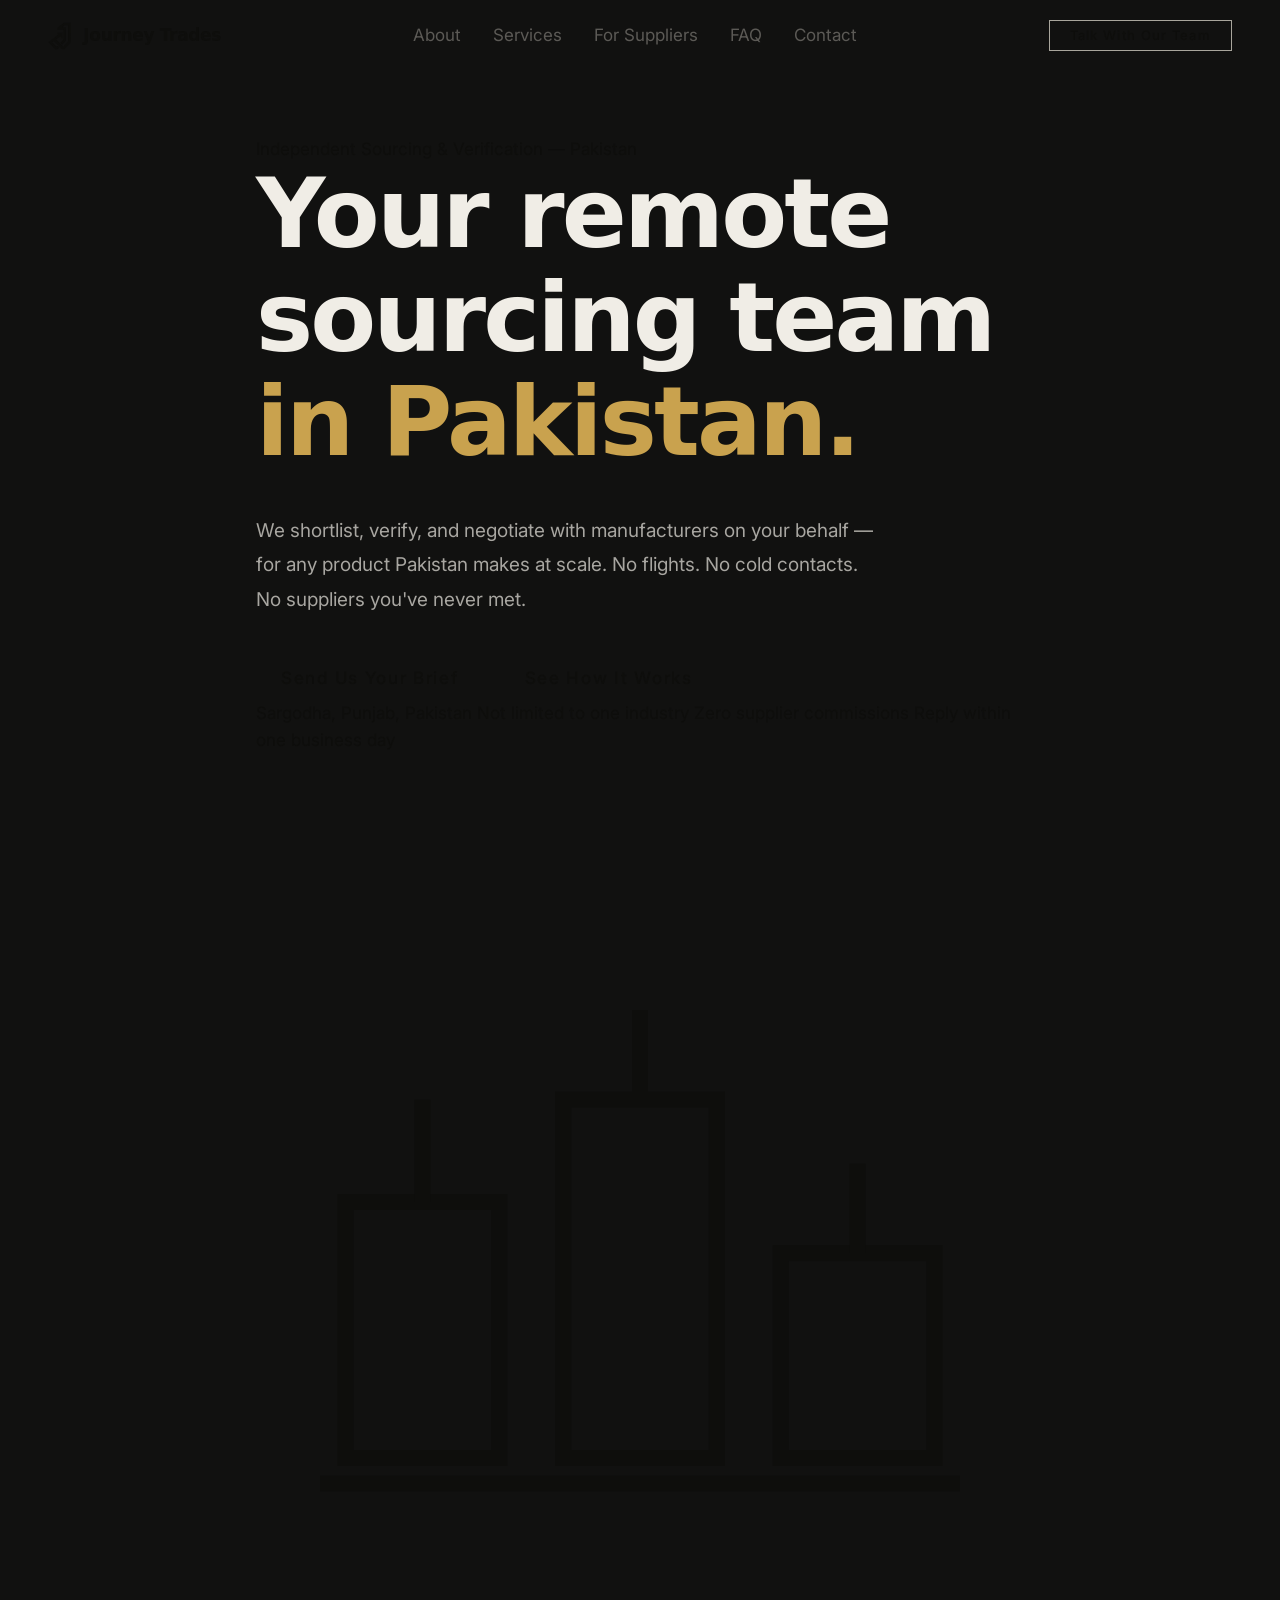
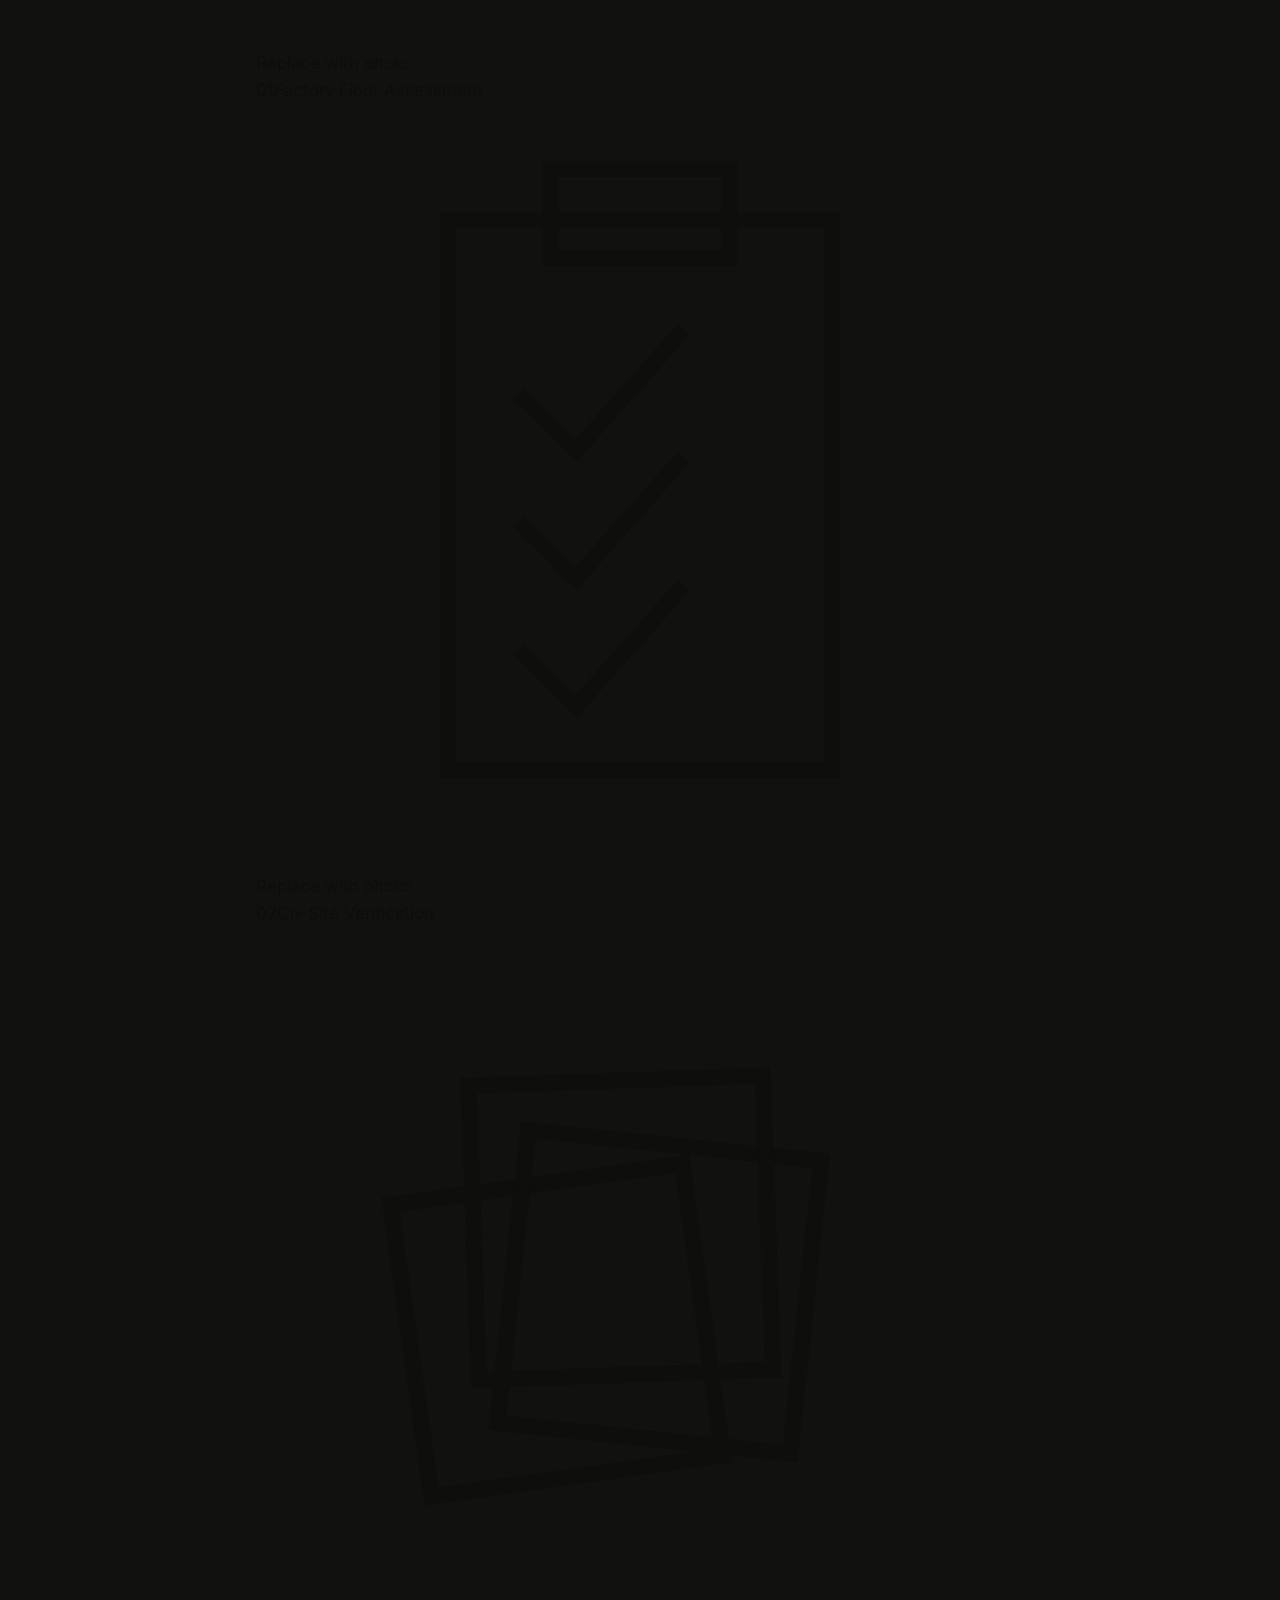
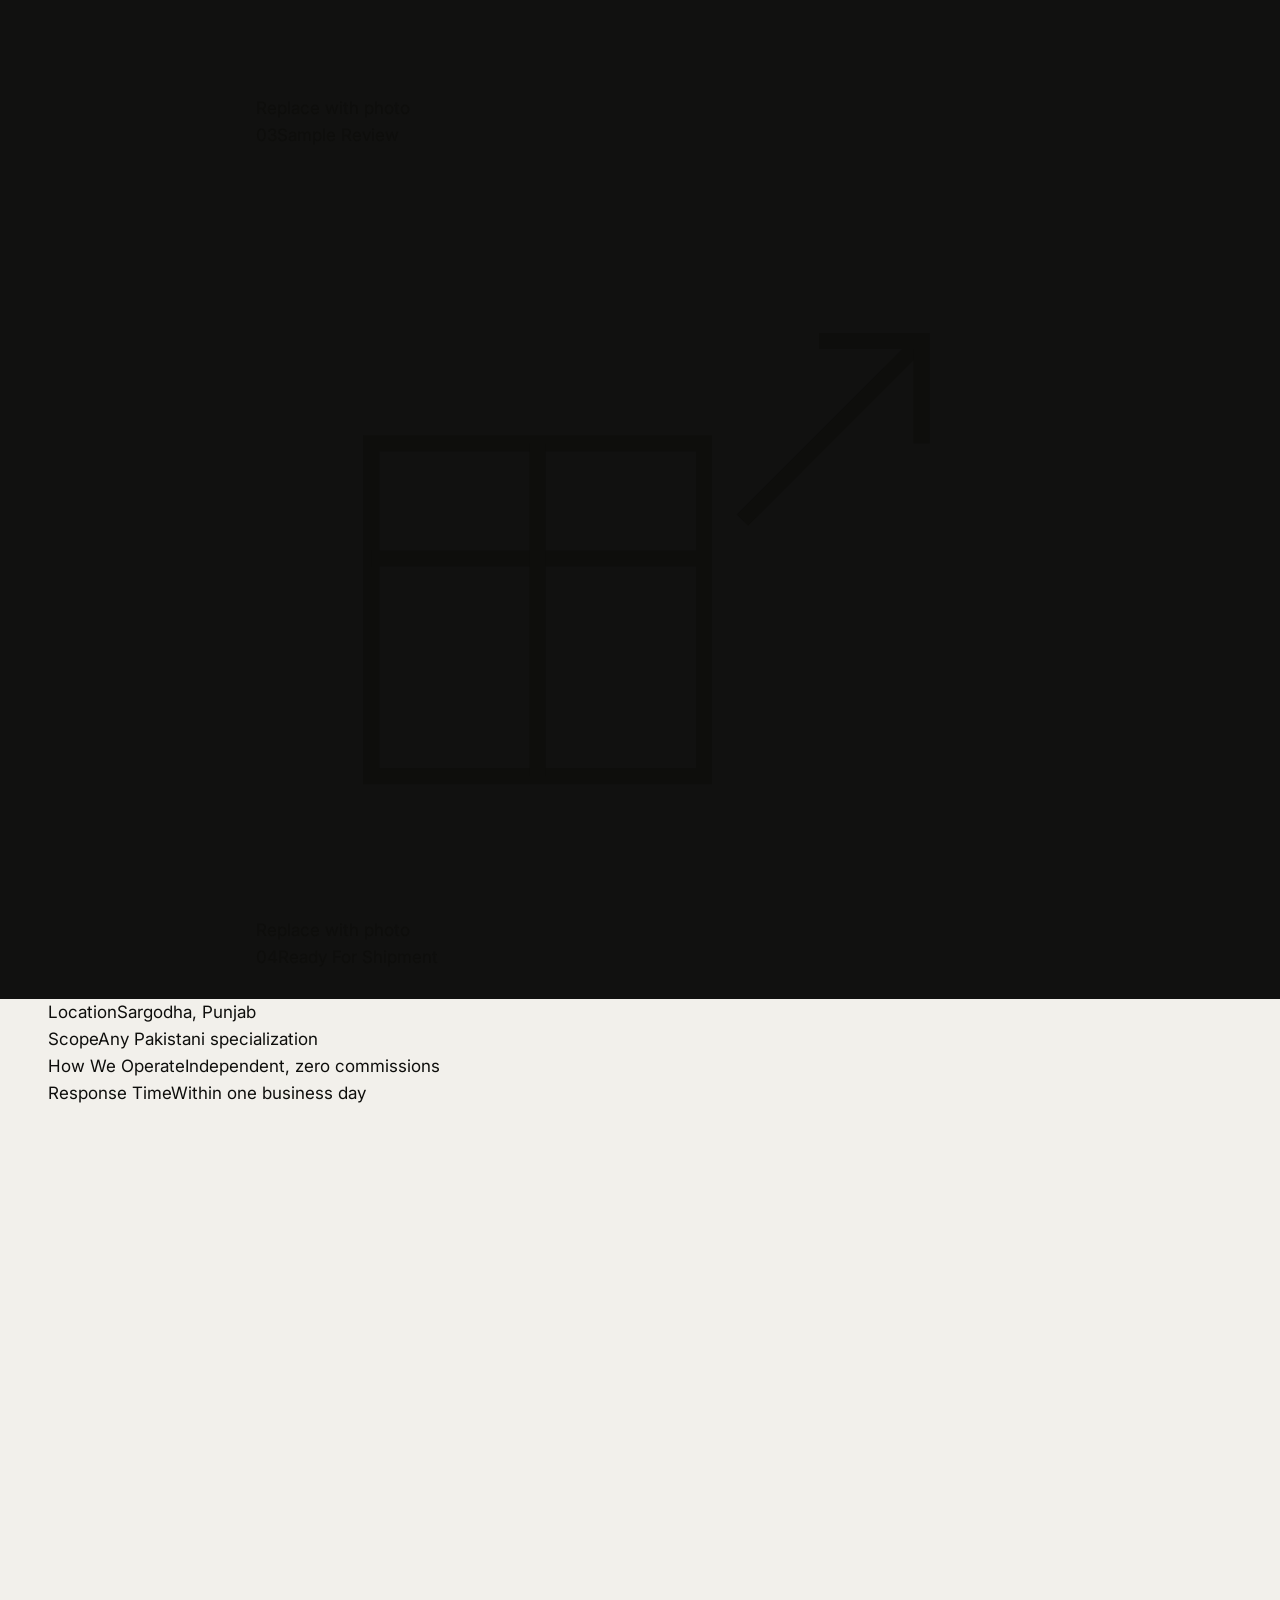
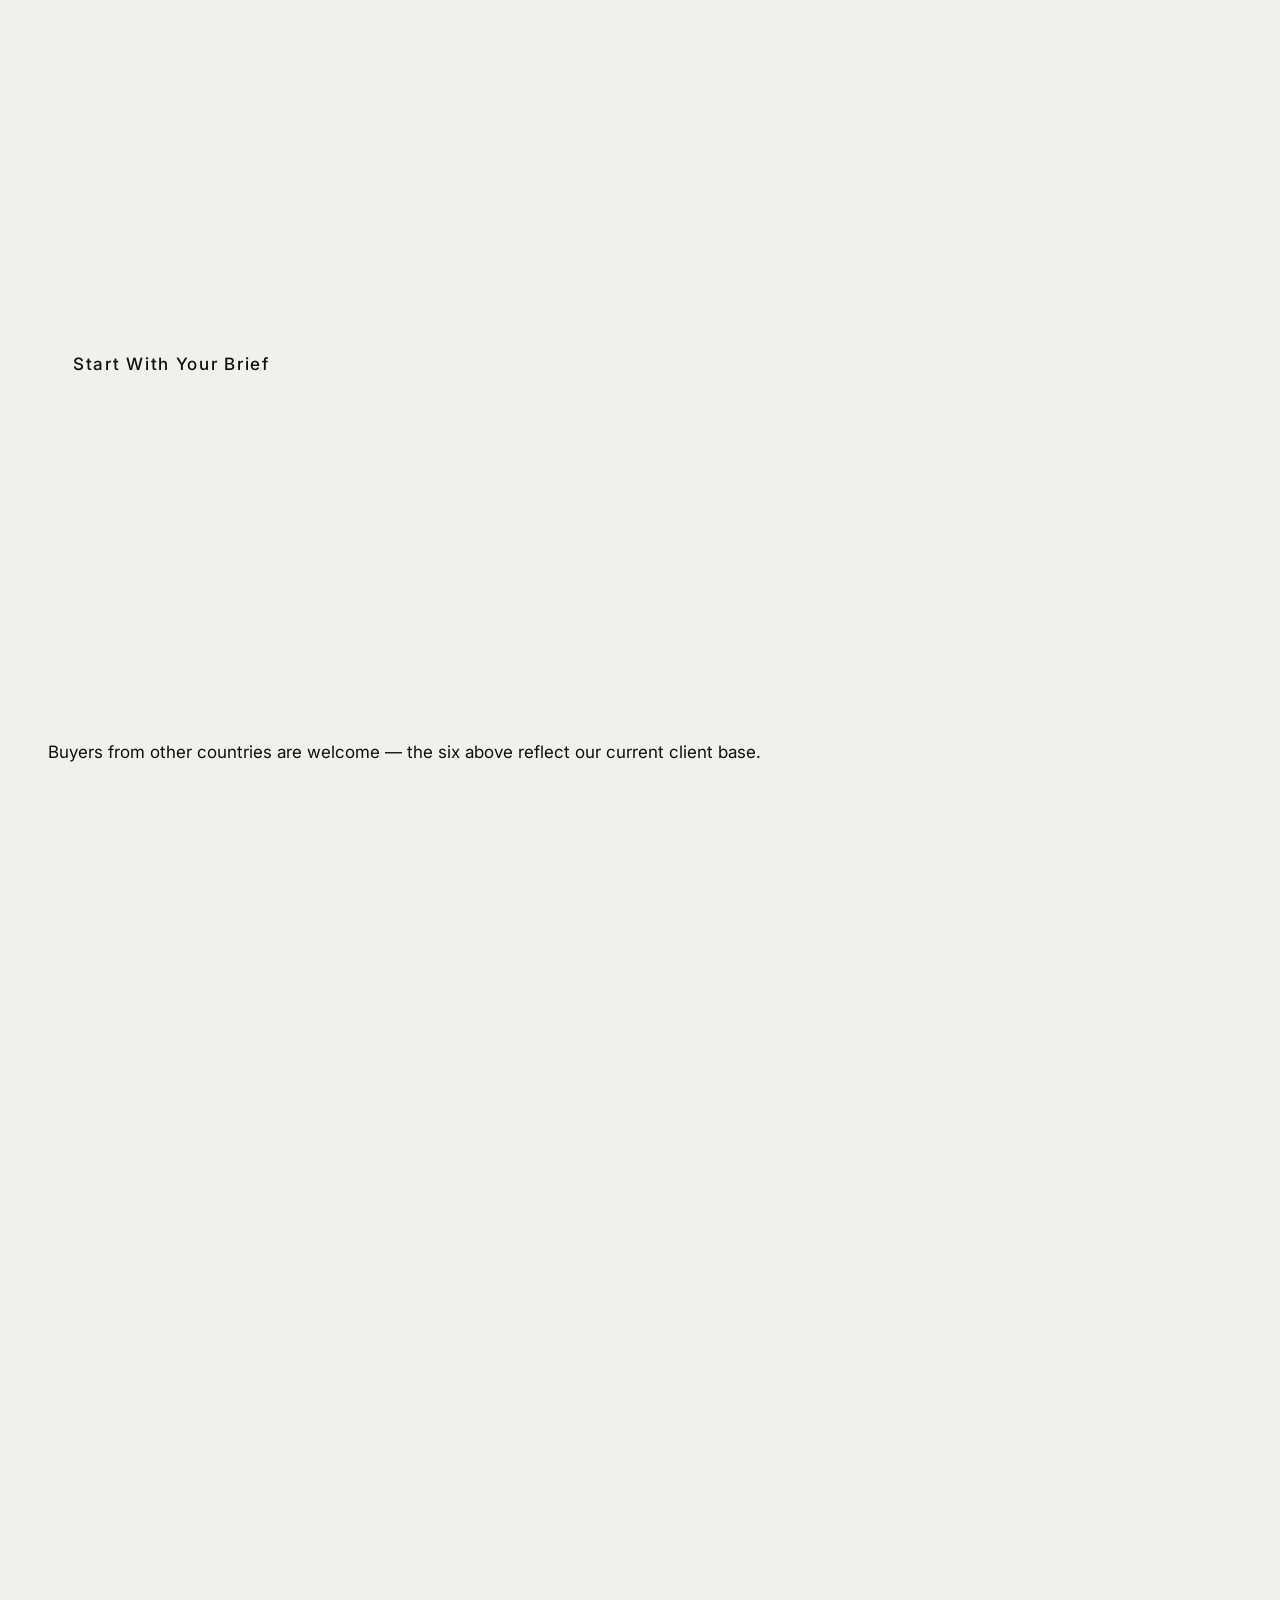
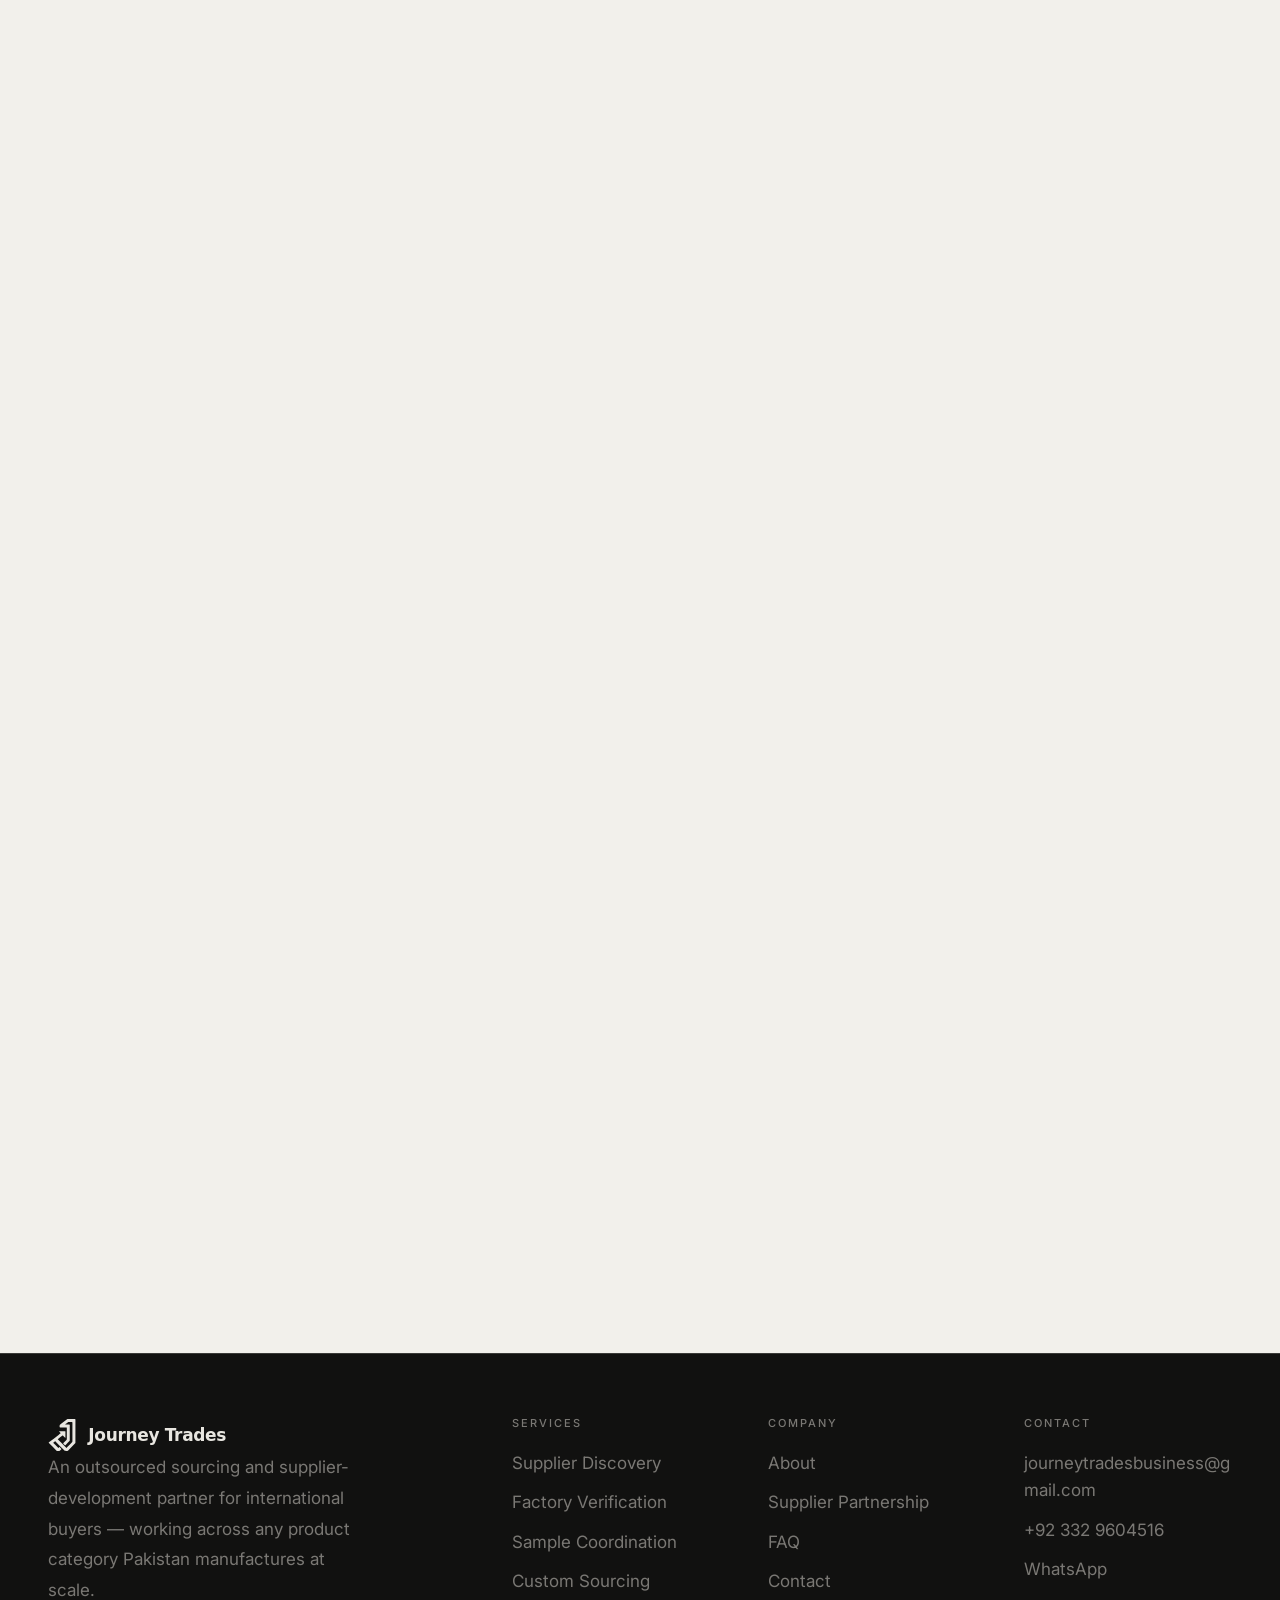
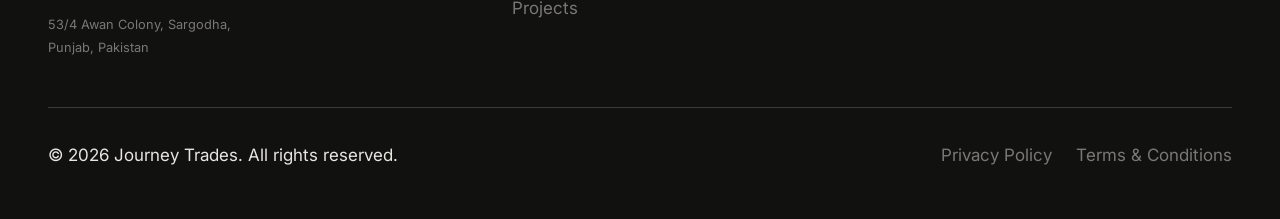
==== index.html @ 766cc8ee "Add files via upload" ====
<!DOCTYPE html>
<html lang="en">
<head>
<meta charset="UTF-8">
<meta name="viewport" content="width=device-width, initial-scale=1.0">
<title>Journey Trades — Sourcing &amp; Verification Partner in Pakistan</title>
<meta name="description" content="Your remote sourcing team on the ground in Pakistan. We shortlist, verify, and negotiate with manufacturers on your behalf — for any product Pakistan makes at scale.">
<link rel="preconnect" href="https://fonts.googleapis.com">
<link rel="preconnect" href="https://fonts.gstatic.com" crossorigin>
<link href="https://fonts.googleapis.com/css2?family=Space+Grotesk:wght@500;600;700&family=Inter:wght@400;500;600;700&family=JetBrains+Mono:wght@500;600&display=swap" rel="stylesheet">
<link rel="stylesheet" href="css/style.css">
</head>
<body>

<a href="#main" class="skip-link">Skip to main content</a>

<header>
  <nav class="nav" id="site-nav" aria-label="Main navigation">
    <div class="container nav__inner">
      <a href="/" class="nav__brand" aria-label="Journey Trades — Home">
        <span class="nav__mark" aria-hidden="true">
          <svg viewBox="381.33 122.94 254.98 306.00" xmlns="http://www.w3.org/2000/svg"><path fill="currentColor" d="M492.219360,255.719696 C487.970673,251.401764 483.965637,247.331940 479.997284,243.299408 C481.773834,241.290131 483.369568,241.736816 484.786346,241.733704 C500.950500,241.697998 517.115051,241.760742 533.278870,241.675629 C536.532776,241.658493 538.229919,242.593063 538.214355,246.176392 C538.138489,263.673279 538.195129,281.170685 538.187622,298.667908 C538.187256,299.475739 538.202148,300.349670 537.248962,300.984955 C535.290833,301.412384 534.532166,299.639404 533.427429,298.526733 C528.144592,293.205994 522.882629,287.864319 517.635010,282.508728 C516.017578,280.857971 514.525269,279.582428 512.106262,281.442688 C497.848846,292.407104 483.533447,303.296173 469.249542,314.226257 C469.011902,314.408142 468.924530,314.786438 468.872314,314.881500 C494.978088,340.527435 521.039734,366.130005 547.777771,392.397064 C550.860657,389.139160 555.244202,384.400482 559.742493,379.773346 C572.284668,366.872040 584.827454,353.970581 597.484985,341.183014 C600.006348,338.635864 601.158508,335.977844 601.152100,332.351929 C601.053955,276.360565 601.016846,220.368958 601.138489,164.377777 C601.148865,159.608215 599.744385,157.890137 594.889404,158.078583 C586.236511,158.414490 577.562073,158.185883 568.896851,158.221893 C567.082275,158.229431 565.195679,157.996155 563.598877,159.205017 C554.478271,166.109589 545.360718,173.018188 536.156189,179.990524 C537.889099,181.886978 539.625610,181.592804 541.217590,181.585632 C551.380310,181.539932 561.548218,181.598801 571.702759,181.267838 C575.767700,181.135345 577.372253,182.289490 577.363159,186.539581 C577.265991,232.199249 577.288330,277.859222 577.348022,323.519012 C577.351562,326.256561 576.355835,328.283813 574.530151,330.162781 C562.570923,342.470795 550.576233,354.745850 538.759583,367.189697 C536.109314,369.980621 534.418335,369.785675 531.954956,367.059418 C528.161133,362.860901 524.103699,358.885468 519.976135,355.009216 C517.406128,352.595734 517.024597,350.875061 519.827148,348.115173 C529.203430,338.881683 538.237244,329.301453 547.532532,319.984039 C549.837402,317.673645 550.729797,315.225372 550.720886,311.995819 C550.630432,279.167633 550.588562,246.338837 550.731201,213.511063 C550.749634,209.265808 549.271851,208.119171 545.238403,208.156525 C527.575867,208.320053 509.909210,208.088135 492.248108,208.314621 C487.396088,208.376831 485.508484,207.134674 485.556122,201.903229 C485.714783,184.478241 485.535400,184.493973 499.542938,173.908081 C517.348938,160.451614 535.152893,146.992111 552.895752,133.452637 C555.155579,131.728149 557.503235,130.980072 560.276611,130.983826 C581.106812,131.011978 601.937317,131.055344 622.766968,130.943924 C626.807556,130.922302 628.318054,132.323074 628.312683,136.488327 C628.223572,205.811172 628.248474,275.134186 628.276550,344.457153 C628.277588,346.911621 627.695251,348.962250 625.915466,350.777222 C604.217590,372.904419 582.559082,395.070221 560.886902,417.222687 C560.538513,417.578796 560.169983,417.923492 559.772217,418.221985 C554.971069,421.824646 533.644470,420.338440 529.401917,416.060669 C503.236969,389.678223 477.083954,363.283936 450.935394,336.885254 C445.846863,331.748047 445.846344,331.707733 440.229309,335.979370 C436.121277,339.103455 432.063232,342.293457 428.000671,345.476746 C427.767517,345.659454 427.695007,346.047119 427.432037,346.569000 C443.109436,361.708893 458.841797,376.901855 474.966919,392.474121 C476.721710,391.483978 478.832550,388.628113 481.294250,386.196716 C483.282410,384.233093 484.864899,384.271484 486.775757,386.243256 C491.181244,390.789246 495.623444,395.303986 500.180634,399.696655 C502.305176,401.744446 502.652954,403.499542 500.231781,405.450317 C499.845337,405.761688 499.527985,406.159149 499.180969,406.518982 C485.274841,420.939636 485.276093,420.915375 465.383636,419.879028 C462.577545,419.732819 460.314514,418.886597 458.288696,416.833862 C435.349701,393.589966 412.379608,370.376526 389.334137,347.238281 C386.774902,344.668762 386.963837,343.059631 389.784821,340.916809 C418.702850,318.951202 447.563599,296.910217 476.432800,274.880371 C482.764526,270.048645 489.066345,265.177734 495.222076,260.447754 C495.000000,258.157471 493.479034,257.229156 492.219360,255.719696 z"/></svg>
        </span>
        <span class="nav__wordmark">Journey Trades</span>
      </a>
      <ul class="nav__links" role="list">
        <li><a href="/about" class="nav__link">About</a></li>
        <li><a href="/services" class="nav__link">Services</a></li>
        <li><a href="/suppliers" class="nav__link">For Suppliers</a></li>
        <li><a href="/faq" class="nav__link">FAQ</a></li>
        <li><a href="/contact" class="nav__link">Contact</a></li>
      </ul>
      <div class="nav__actions">
        <a href="/contact" class="btn btn--copper nav__cta">Talk With Our Team</a>
        <button class="nav__toggle" id="menu-toggle" aria-expanded="false" aria-controls="mobile-menu" aria-label="Open navigation menu">
          <span class="nav__toggle-bar"></span><span class="nav__toggle-bar"></span><span class="nav__toggle-bar"></span>
        </button>
      </div>
    </div>
    <div class="nav__mobile" id="mobile-menu" aria-hidden="true">
      <ul class="nav__mobile-links" role="list">
        <li><a href="/about" class="nav__mobile-link">About</a></li>
        <li><a href="/services" class="nav__mobile-link">Services</a></li>
        <li><a href="/suppliers" class="nav__mobile-link">For Suppliers</a></li>
        <li><a href="/faq" class="nav__mobile-link">FAQ</a></li>
        <li><a href="/contact" class="nav__mobile-link">Contact</a></li>
      </ul>
      <a href="/contact" class="btn btn--copper nav__mobile-cta">Talk With Our Team</a>
    </div>
  </nav>
</header>

<main id="main">

  <!-- HERO -->
  <section class="hero">
    <div class="container hero__inner">
    <div class="hero__content">
      <div class="eyebrow">Independent Sourcing &amp; Verification — Pakistan</div>
      <h1 class="hero__title">Your remote sourcing team <em>in Pakistan.</em></h1>
      <p class="hero__sub">We shortlist, verify, and negotiate with manufacturers on your behalf — for any product Pakistan makes at scale. No flights. No cold contacts. No suppliers you've never met.</p>
      <div class="hero__actions">
        <a href="/contact" class="btn btn--copper">Send Us Your Brief</a>
        <a href="/services" class="btn btn--outline-light">See How It Works</a>
      </div>
      <div class="hero__trust">
        <span class="hero__trust-item">Sargodha, Punjab, Pakistan</span>
        <span class="hero__trust-item">Not limited to one industry</span>
        <span class="hero__trust-item">Zero supplier commissions</span>
        <span class="hero__trust-item">Reply within one business day</span>
      </div>
    </div>

    <div class="hero__carousel" aria-roledescription="carousel" aria-label="Journey Trades field photography">
      <div class="carousel__track">

        <figure class="carousel__slide is-active" data-slide="0">
          <div class="carousel__placeholder">
            <svg viewBox="0 0 120 120" aria-hidden="true"><g fill="none" stroke="currentColor" stroke-width="2.5" stroke-linejoin="miter">
              <rect x="14" y="50" width="24" height="40"/><rect x="48" y="34" width="24" height="56"/><rect x="82" y="58" width="24" height="32"/>
              <line x1="10" y1="94" x2="110" y2="94"/><line x1="26" y1="50" x2="26" y2="34"/><line x1="60" y1="34" x2="60" y2="20"/><line x1="94" y1="58" x2="94" y2="44"/>
            </g></svg>
            <span class="carousel__placeholder-label">Replace with photo</span>
          </div>
          <figcaption class="carousel__caption"><span class="carousel__caption-num">01</span>Factory Floor Assessment</figcaption>
        </figure>

        <figure class="carousel__slide" data-slide="1">
          <div class="carousel__placeholder">
            <svg viewBox="0 0 120 120" aria-hidden="true"><g fill="none" stroke="currentColor" stroke-width="2.5" stroke-linejoin="miter" stroke-linecap="square">
              <rect x="30" y="18" width="60" height="86"/><rect x="46" y="10" width="28" height="14"/>
              <path d="M42,46 L50,54 L66,36"/><path d="M42,66 L50,74 L66,56"/><path d="M42,86 L50,94 L66,76"/>
            </g></svg>
            <span class="carousel__placeholder-label">Replace with photo</span>
          </div>
          <figcaption class="carousel__caption"><span class="carousel__caption-num">02</span>On-Site Verification</figcaption>
        </figure>

        <figure class="carousel__slide" data-slide="2">
          <div class="carousel__placeholder">
            <svg viewBox="0 0 120 120" aria-hidden="true"><g fill="none" stroke="currentColor" stroke-width="2.5">
              <rect x="24" y="40" width="46" height="46" transform="rotate(-8 47 63)"/><rect x="40" y="34" width="46" height="46" transform="rotate(6 63 57)"/><rect x="34" y="24" width="46" height="46" transform="rotate(-2 57 47)"/>
            </g></svg>
            <span class="carousel__placeholder-label">Replace with photo</span>
          </div>
          <figcaption class="carousel__caption"><span class="carousel__caption-num">03</span>Sample Review</figcaption>
        </figure>

        <figure class="carousel__slide" data-slide="3">
          <div class="carousel__placeholder">
            <svg viewBox="0 0 120 120" aria-hidden="true"><g fill="none" stroke="currentColor" stroke-width="2.5" stroke-linejoin="miter">
              <rect x="18" y="46" width="52" height="52"/><line x1="18" y1="64" x2="70" y2="64"/><line x1="44" y1="46" x2="44" y2="98"/>
              <path d="M76,58 L104,30"/><path d="M88,30 L104,30 L104,46"/>
            </g></svg>
            <span class="carousel__placeholder-label">Replace with photo</span>
          </div>
          <figcaption class="carousel__caption"><span class="carousel__caption-num">04</span>Ready For Shipment</figcaption>
        </figure>

      </div>
      <div class="carousel__dots" role="tablist" aria-label="Choose photo">
        <button class="carousel__dot is-active" data-slide-to="0" role="tab" aria-selected="true" aria-label="Slide 1"></button>
        <button class="carousel__dot" data-slide-to="1" role="tab" aria-selected="false" aria-label="Slide 2"></button>
        <button class="carousel__dot" data-slide-to="2" role="tab" aria-selected="false" aria-label="Slide 3"></button>
        <button class="carousel__dot" data-slide-to="3" role="tab" aria-selected="false" aria-label="Slide 4"></button>
      </div>
    </div>
    </div>
  </section>

  <!-- PROOF STRIP -->
  <div class="strip">
    <div class="container strip__grid">
      <div class="strip__item"><span class="strip__label">Location</span><span class="strip__value">Sargodha, Punjab</span></div>
      <div class="strip__item"><span class="strip__label">Scope</span><span class="strip__value">Any Pakistani specialization</span></div>
      <div class="strip__item"><span class="strip__label">How We Operate</span><span class="strip__value">Independent, zero commissions</span></div>
      <div class="strip__item"><span class="strip__label">Response Time</span><span class="strip__value">Within one business day</span></div>
    </div>
  </div>

  <!-- CHALLENGE -->
  <section class="section">
    <div class="container challenge__layout">
      <div class="fade-up">
        <div class="eyebrow eyebrow--dark">The challenge</div>
        <h2 class="challenge__title">Sourcing from Pakistan without someone on the ground is high-risk.</h2>
        <p class="challenge__body">You can't walk the factory floor from abroad. Suppliers overstate capacity, understate lead times, and sometimes deliver production that bears no resemblance to the samples they sent.</p>
        <p class="challenge__body">Journey Trades operates as your eyes and hands in Pakistan — visiting facilities, verifying documents, coordinating samples, and escalating problems before they become expensive mistakes.</p>
        <a href="/about" class="challenge__link">How we work →</a>
      </div>
      <div>
        <p class="challenge__pains-intro fade-up">What buyers tell us before they start</p>
        <div class="pain fade-up" style="transition-delay:60ms"><span class="pain__mark">01</span><span>"I don't know which factories are actually reliable."</span></div>
        <div class="pain fade-up" style="transition-delay:120ms"><span class="pain__mark">02</span><span>"Nobody's checking on things between orders."</span></div>
        <div class="pain fade-up" style="transition-delay:180ms"><span class="pain__mark">03</span><span>"I'm getting quotes, but no accountability."</span></div>
        <div class="pain fade-up" style="transition-delay:240ms"><span class="pain__mark">04</span><span>"I've been burned by a cold contact before."</span></div>
        <div class="pain fade-up" style="transition-delay:300ms"><span class="pain__mark">05</span><span>"I need a local point of contact — not another exporter."</span></div>
      </div>
    </div>
  </section>

  <!-- SERVICES -->
  <section class="section section--ink">
    <div class="container">
      <div class="section-head">
        <div class="fade-up">
          <div class="eyebrow">What we do</div>
          <h2 class="section-head__title">Six services. One team in Pakistan.</h2>
        </div>
      </div>
      <div class="services__grid">
        <article class="svc fade-up"><span class="svc__code">SVC—01</span><h3 class="svc__name">Supplier Discovery</h3><p class="svc__desc">We identify and shortlist manufacturers that match your product, quality, and capacity requirements — drawing on our network and independent research.</p></article>
        <article class="svc fade-up" style="transition-delay:60ms"><span class="svc__code">SVC—02</span><h3 class="svc__name">Factory Verification</h3><p class="svc__desc">We visit, document, and assess every supplier before you're introduced to them, with a written report and photographs.</p></article>
        <article class="svc fade-up" style="transition-delay:120ms"><span class="svc__code">SVC—03</span><h3 class="svc__name">Sample Coordination</h3><p class="svc__desc">We manage the full sample cycle: briefing the factory, tracking timelines, reviewing quality on arrival, and shipping to you.</p></article>
        <article class="svc fade-up" style="transition-delay:180ms"><span class="svc__code">SVC—04</span><h3 class="svc__name">Quality Inspections</h3><p class="svc__desc">We inspect production at key stages and report directly to you — with photographic evidence and a clear pass/fail assessment.</p></article>
        <article class="svc fade-up" style="transition-delay:240ms"><span class="svc__code">SVC—05</span><h3 class="svc__name">Communication Management</h3><p class="svc__desc">We handle day-to-day communication with your Pakistan suppliers — chasing, escalating, and translating details into clear updates.</p></article>
        <article class="svc fade-up" style="transition-delay:300ms"><span class="svc__code">SVC—06</span><h3 class="svc__name">Custom Sourcing Projects</h3><p class="svc__desc">We take on complex briefs that require market research, category mapping, or multi-supplier coordination — scoped before any commitment.</p></article>
      </div>
    </div>
  </section>

  <!-- PROCESS -->
  <section class="section">
    <div class="container">
      <div class="fade-up">
        <div class="eyebrow eyebrow--dark">How it works</div>
        <h2 class="section-head__title" style="margin-bottom:0;">From brief to coordinated supplier — four steps.</h2>
      </div>
      <div class="process__steps">
        <div class="step fade-up"><svg class="step__rail entry-rule" viewBox="0 0 100 32" preserveAspectRatio="none"><path d="M0,16 L80,16 L92,4" fill="none" stroke="var(--line)" stroke-width="1"/></svg><span class="step__num">STEP 01</span><h3 class="step__name">Submit Your Brief</h3><p class="step__desc">Product type, specifications, target quantity, and any constraints on timing or certification.</p></div>
        <div class="step fade-up" style="transition-delay:80ms"><svg class="step__rail entry-rule" viewBox="0 0 100 32" preserveAspectRatio="none"><path d="M0,16 L80,16 L92,4" fill="none" stroke="var(--line)" stroke-width="1"/></svg><span class="step__num">STEP 02</span><h3 class="step__name">We Identify Candidates</h3><p class="step__desc">We research and shortlist factories from our network and independent market research — no directories.</p></div>
        <div class="step fade-up" style="transition-delay:160ms"><svg class="step__rail entry-rule" viewBox="0 0 100 32" preserveAspectRatio="none"><path d="M0,16 L80,16 L92,4" fill="none" stroke="var(--line)" stroke-width="1"/></svg><span class="step__num">STEP 03</span><h3 class="step__name">We Verify On-Site</h3><p class="step__desc">We visit shortlisted factories, assess capabilities, photograph the facility, and deliver a documented report.</p></div>
        <div class="step fade-up" style="transition-delay:240ms"><span class="step__num">STEP 04</span><h3 class="step__name">You Move Forward</h3><p class="step__desc">Once you select a supplier, we stay engaged — communication, sample rounds, and production oversight.</p></div>
      </div>
      <div style="margin-top:var(--space-48);"><a href="/contact" class="btn btn--copper">Start With Your Brief</a></div>
    </div>
  </section>

  <!-- MARKETS -->
  <section class="section markets">
    <div class="container">
      <div class="markets__head fade-up">
        <div class="eyebrow eyebrow--dark">Where our buyers are based</div>
        <h2 class="markets__title">International buyers across six markets.</h2>
        <p class="markets__sub">We work with purchasing teams, importers, brands, and retailers based in North America, Europe, and the Gulf. No physical visit to Pakistan required to start.</p>
      </div>
      <div class="markets__grid">
        <span class="tag fade-up"><span class="tag__code">US</span><span class="tag__name">United States</span></span>
        <span class="tag fade-up" style="transition-delay:40ms"><span class="tag__code">UK</span><span class="tag__name">United Kingdom</span></span>
        <span class="tag fade-up" style="transition-delay:80ms"><span class="tag__code">DE</span><span class="tag__name">Germany</span></span>
        <span class="tag fade-up" style="transition-delay:120ms"><span class="tag__code">NL</span><span class="tag__name">Netherlands</span></span>
        <span class="tag fade-up" style="transition-delay:160ms"><span class="tag__code">ES</span><span class="tag__name">Spain</span></span>
        <span class="tag fade-up" style="transition-delay:200ms"><span class="tag__code">AE</span><span class="tag__name">UAE</span></span>
      </div>
      <p class="markets__note">Buyers from other countries are welcome — the six above reflect our current client base.</p>
    </div>
  </section>

  <!-- VERIFICATION -->
  <section class="section section--ink">
    <div class="container verify__layout">
      <div class="fade-up">
        <div class="eyebrow">Due diligence</div>
        <h2 class="verify__title">What we check before recommending a supplier.</h2>
        <p class="verify__body">Every supplier we recommend has been through a structured on-the-ground assessment. We don't shortlist factories on reputation or directory listings alone.</p>
        <svg viewBox="0 0 260 200" style="max-width:260px;">
          <rect x="0.5" y="0.5" width="259" height="199" fill="none" stroke="var(--line-dark)"/>
          <text x="20" y="34" class="rd-hub-sub" style="font-size:9px;">VERIFICATION RECORD</text>
          <line x1="20" y1="46" x2="240" y2="46" stroke="var(--line-dark)"/>
          <text x="20" y="70" class="rd-code" style="font-size:11px;">FACTORY REGISTRATION ✓</text>
          <text x="20" y="94" class="rd-code" style="font-size:11px;">CAPACITY REVIEW ✓</text>
          <text x="20" y="118" class="rd-code" style="font-size:11px;">ON-SITE VISIT ✓</text>
          <text x="20" y="142" class="rd-code" style="font-size:11px;">SAMPLE EVALUATION ✓</text>
          <g transform="translate(178,150) rotate(-12) scale(0.026)" opacity="0.9">
            <path class="rd-hub-icon" d="M492.219360,255.719696 C487.970673,251.401764 483.965637,247.331940 479.997284,243.299408 C481.773834,241.290131 483.369568,241.736816 484.786346,241.733704 C500.950500,241.697998 517.115051,241.760742 533.278870,241.675629 C536.532776,241.658493 538.229919,242.593063 538.214355,246.176392 C538.138489,263.673279 538.195129,281.170685 538.187622,298.667908 C538.187256,299.475739 538.202148,300.349670 537.248962,300.984955 C535.290833,301.412384 534.532166,299.639404 533.427429,298.526733 C528.144592,293.205994 522.882629,287.864319 517.635010,282.508728 C516.017578,280.857971 514.525269,279.582428 512.106262,281.442688 C497.848846,292.407104 483.533447,303.296173 469.249542,314.226257 C469.011902,314.408142 468.924530,314.786438 468.872314,314.881500 C494.978088,340.527435 521.039734,366.130005 547.777771,392.397064 C550.860657,389.139160 555.244202,384.400482 559.742493,379.773346 C572.284668,366.872040 584.827454,353.970581 597.484985,341.183014 C600.006348,338.635864 601.158508,335.977844 601.152100,332.351929 C601.053955,276.360565 601.016846,220.368958 601.138489,164.377777 C601.148865,159.608215 599.744385,157.890137 594.889404,158.078583 C586.236511,158.414490 577.562073,158.185883 568.896851,158.221893 C567.082275,158.229431 565.195679,157.996155 563.598877,159.205017 C554.478271,166.109589 545.360718,173.018188 536.156189,179.990524 C537.889099,181.886978 539.625610,181.592804 541.217590,181.585632 C551.380310,181.539932 561.548218,181.598801 571.702759,181.267838 C575.767700,181.135345 577.372253,182.289490 577.363159,186.539581 C577.265991,232.199249 577.288330,277.859222 577.348022,323.519012 C577.351562,326.256561 576.355835,328.283813 574.530151,330.162781 C562.570923,342.470795 550.576233,354.745850 538.759583,367.189697 C536.109314,369.980621 534.418335,369.785675 531.954956,367.059418 C528.161133,362.860901 524.103699,358.885468 519.976135,355.009216 C517.406128,352.595734 517.024597,350.875061 519.827148,348.115173 C529.203430,338.881683 538.237244,329.301453 547.532532,319.984039 C549.837402,317.673645 550.729797,315.225372 550.720886,311.995819 C550.630432,279.167633 550.588562,246.338837 550.731201,213.511063 C550.749634,209.265808 549.271851,208.119171 545.238403,208.156525 C527.575867,208.320053 509.909210,208.088135 492.248108,208.314621 C487.396088,208.376831 485.508484,207.134674 485.556122,201.903229 C485.714783,184.478241 485.535400,184.493973 499.542938,173.908081 C517.348938,160.451614 535.152893,146.992111 552.895752,133.452637 C555.155579,131.728149 557.503235,130.980072 560.276611,130.983826 C581.106812,131.011978 601.937317,131.055344 622.766968,130.943924 C626.807556,130.922302 628.318054,132.323074 628.312683,136.488327 C628.223572,205.811172 628.248474,275.134186 628.276550,344.457153 C628.277588,346.911621 627.695251,348.962250 625.915466,350.777222 C604.217590,372.904419 582.559082,395.070221 560.886902,417.222687 C560.538513,417.578796 560.169983,417.923492 559.772217,418.221985 C554.971069,421.824646 533.644470,420.338440 529.401917,416.060669 C503.236969,389.678223 477.083954,363.283936 450.935394,336.885254 C445.846863,331.748047 445.846344,331.707733 440.229309,335.979370 C436.121277,339.103455 432.063232,342.293457 428.000671,345.476746 C427.767517,345.659454 427.695007,346.047119 427.432037,346.569000 C443.109436,361.708893 458.841797,376.901855 474.966919,392.474121 C476.721710,391.483978 478.832550,388.628113 481.294250,386.196716 C483.282410,384.233093 484.864899,384.271484 486.775757,386.243256 C491.181244,390.789246 495.623444,395.303986 500.180634,399.696655 C502.305176,401.744446 502.652954,403.499542 500.231781,405.450317 C499.845337,405.761688 499.527985,406.159149 499.180969,406.518982 C485.274841,420.939636 485.276093,420.915375 465.383636,419.879028 C462.577545,419.732819 460.314514,418.886597 458.288696,416.833862 C435.349701,393.589966 412.379608,370.376526 389.334137,347.238281 C386.774902,344.668762 386.963837,343.059631 389.784821,340.916809 C418.702850,318.951202 447.563599,296.910217 476.432800,274.880371 C482.764526,270.048645 489.066345,265.177734 495.222076,260.447754 C495.000000,258.157471 493.479034,257.229156 492.219360,255.719696 z" fill="var(--signal)"/>
          </g>
        </svg>
      </div>
      <div>
        <div class="vstep fade-up"><span class="vstep__num">01</span><div><div class="vstep__name">Initial Capability Review</div><p class="vstep__desc">We assess production capacity, minimum orders, and product range before scheduling any on-site visit.</p></div></div>
        <div class="vstep fade-up" style="transition-delay:70ms"><span class="vstep__num">02</span><div><div class="vstep__name">Document &amp; Registration Check</div><p class="vstep__desc">We verify business registration, trade memberships, and any certifications the factory holds or claims.</p></div></div>
        <div class="vstep fade-up" style="transition-delay:140ms"><span class="vstep__num">03</span><div><div class="vstep__name">On-Site Factory Visit</div><p class="vstep__desc">We visit the facility in person — photographing equipment, production areas, and storage.</p></div></div>
        <div class="vstep fade-up" style="transition-delay:210ms"><span class="vstep__num">04</span><div><div class="vstep__name">Sample &amp; Quality Evaluation</div><p class="vstep__desc">We review samples against your brief before forwarding them, flagging issues at source.</p></div></div>
        <div class="vstep fade-up" style="transition-delay:280ms"><span class="vstep__num">05</span><div><div class="vstep__name">Reference Check</div><p class="vstep__desc">Where possible, we speak with other buyers who have worked with the supplier.</p></div></div>
      </div>
    </div>
  </section>

  <!-- FAQ -->
  <section class="section">
    <div class="container">
      <div class="eyebrow eyebrow--dark fade-up">Common questions</div>
      <h2 class="section-head__title fade-up" style="margin-bottom:var(--space-40);">What buyers ask before they start.</h2>
      <div class="faq__list">
        <div class="faq-item fade-up">
          <button class="faq-item__q" aria-expanded="false"><span>Are you a factory, exporter, or sourcing agent?</span><span class="faq-item__icon"></span></button>
          <div class="faq-item__a"><div class="faq-item__a-inner">Neither. We're a sourcing partner — we don't manufacture or export goods. We work exclusively on behalf of the buyer, which keeps our recommendations independent of any factory relationship.</div></div>
        </div>
        <div class="faq-item fade-up" style="transition-delay:60ms">
          <button class="faq-item__q" aria-expanded="false"><span>What product categories do you cover?</span><span class="faq-item__icon"></span></button>
          <div class="faq-item__a"><div class="faq-item__a-inner">We're not limited to one category. We work across any product Pakistan manufactures at scale — textiles, surgical instruments, sports goods, and more. If you're unsure whether your product fits, send us a brief and we'll tell you honestly.</div></div>
        </div>
        <div class="faq-item fade-up" style="transition-delay:120ms">
          <button class="faq-item__q" aria-expanded="false"><span>How are you compensated?</span><span class="faq-item__icon"></span></button>
          <div class="faq-item__a"><div class="faq-item__a-inner">We scope each engagement individually based on the cities, factories, and time involved, and agree the fee before work begins. We take zero commissions from suppliers — our only client is you.</div></div>
        </div>
        <div class="faq-item fade-up" style="transition-delay:180ms">
          <button class="faq-item__q" aria-expanded="false"><span>Do you require exclusivity or a long-term commitment?</span><span class="faq-item__icon"></span></button>
          <div class="faq-item__a"><div class="faq-item__a-inner">No. There's no retainer to start, and no obligation to continue beyond the agreed scope of work.</div></div>
        </div>
        <div class="faq-item fade-up" style="transition-delay:240ms">
          <button class="faq-item__q" aria-expanded="false"><span>What happens if a supplier doesn't meet expectations?</span><span class="faq-item__icon"></span></button>
          <div class="faq-item__a"><div class="faq-item__a-inner">We escalate directly and advocate on your behalf. If the issue can't be resolved, we document everything clearly and help you identify an alternative supplier if needed.</div></div>
        </div>
      </div>
    </div>
  </section>

  <!-- CTA -->
  <section class="section cta">
    <div class="container fade-up">
      <div class="eyebrow" style="justify-content:center;">Get started</div>
      <h2 class="cta__title">Start sourcing from Pakistan.</h2>
      <p class="cta__sub">Send us a brief — product, quantity, and where you're sourcing now, if anywhere. One message is enough to get started.</p>
      <div class="cta__actions">
        <a href="/contact" class="btn btn--copper">Send Us Your Brief</a>
        <a href="https://wa.me/923329604516" class="btn btn--outline-light" target="_blank" rel="noopener">Message on WhatsApp</a>
      </div>
      <p class="cta__contact">Or email us directly: <a href="mailto:journeytradesbusiness@gmail.com">journeytradesbusiness@gmail.com</a></p>
    </div>
  </section>

</main>

<footer class="footer">
  <div class="container">
    <div class="footer__inner">
      <div>
        <a href="/" class="footer__mark">
          <span class="footer__mark-icon"><svg viewBox="381.33 122.94 254.98 306.00" xmlns="http://www.w3.org/2000/svg"><path fill="currentColor" d="M492.219360,255.719696 C487.970673,251.401764 483.965637,247.331940 479.997284,243.299408 C481.773834,241.290131 483.369568,241.736816 484.786346,241.733704 C500.950500,241.697998 517.115051,241.760742 533.278870,241.675629 C536.532776,241.658493 538.229919,242.593063 538.214355,246.176392 C538.138489,263.673279 538.195129,281.170685 538.187622,298.667908 C538.187256,299.475739 538.202148,300.349670 537.248962,300.984955 C535.290833,301.412384 534.532166,299.639404 533.427429,298.526733 C528.144592,293.205994 522.882629,287.864319 517.635010,282.508728 C516.017578,280.857971 514.525269,279.582428 512.106262,281.442688 C497.848846,292.407104 483.533447,303.296173 469.249542,314.226257 C469.011902,314.408142 468.924530,314.786438 468.872314,314.881500 C494.978088,340.527435 521.039734,366.130005 547.777771,392.397064 C550.860657,389.139160 555.244202,384.400482 559.742493,379.773346 C572.284668,366.872040 584.827454,353.970581 597.484985,341.183014 C600.006348,338.635864 601.158508,335.977844 601.152100,332.351929 C601.053955,276.360565 601.016846,220.368958 601.138489,164.377777 C601.148865,159.608215 599.744385,157.890137 594.889404,158.078583 C586.236511,158.414490 577.562073,158.185883 568.896851,158.221893 C567.082275,158.229431 565.195679,157.996155 563.598877,159.205017 C554.478271,166.109589 545.360718,173.018188 536.156189,179.990524 C537.889099,181.886978 539.625610,181.592804 541.217590,181.585632 C551.380310,181.539932 561.548218,181.598801 571.702759,181.267838 C575.767700,181.135345 577.372253,182.289490 577.363159,186.539581 C577.265991,232.199249 577.288330,277.859222 577.348022,323.519012 C577.351562,326.256561 576.355835,328.283813 574.530151,330.162781 C562.570923,342.470795 550.576233,354.745850 538.759583,367.189697 C536.109314,369.980621 534.418335,369.785675 531.954956,367.059418 C528.161133,362.860901 524.103699,358.885468 519.976135,355.009216 C517.406128,352.595734 517.024597,350.875061 519.827148,348.115173 C529.203430,338.881683 538.237244,329.301453 547.532532,319.984039 C549.837402,317.673645 550.729797,315.225372 550.720886,311.995819 C550.630432,279.167633 550.588562,246.338837 550.731201,213.511063 C550.749634,209.265808 549.271851,208.119171 545.238403,208.156525 C527.575867,208.320053 509.909210,208.088135 492.248108,208.314621 C487.396088,208.376831 485.508484,207.134674 485.556122,201.903229 C485.714783,184.478241 485.535400,184.493973 499.542938,173.908081 C517.348938,160.451614 535.152893,146.992111 552.895752,133.452637 C555.155579,131.728149 557.503235,130.980072 560.276611,130.983826 C581.106812,131.011978 601.937317,131.055344 622.766968,130.943924 C626.807556,130.922302 628.318054,132.323074 628.312683,136.488327 C628.223572,205.811172 628.248474,275.134186 628.276550,344.457153 C628.277588,346.911621 627.695251,348.962250 625.915466,350.777222 C604.217590,372.904419 582.559082,395.070221 560.886902,417.222687 C560.538513,417.578796 560.169983,417.923492 559.772217,418.221985 C554.971069,421.824646 533.644470,420.338440 529.401917,416.060669 C503.236969,389.678223 477.083954,363.283936 450.935394,336.885254 C445.846863,331.748047 445.846344,331.707733 440.229309,335.979370 C436.121277,339.103455 432.063232,342.293457 428.000671,345.476746 C427.767517,345.659454 427.695007,346.047119 427.432037,346.569000 C443.109436,361.708893 458.841797,376.901855 474.966919,392.474121 C476.721710,391.483978 478.832550,388.628113 481.294250,386.196716 C483.282410,384.233093 484.864899,384.271484 486.775757,386.243256 C491.181244,390.789246 495.623444,395.303986 500.180634,399.696655 C502.305176,401.744446 502.652954,403.499542 500.231781,405.450317 C499.845337,405.761688 499.527985,406.159149 499.180969,406.518982 C485.274841,420.939636 485.276093,420.915375 465.383636,419.879028 C462.577545,419.732819 460.314514,418.886597 458.288696,416.833862 C435.349701,393.589966 412.379608,370.376526 389.334137,347.238281 C386.774902,344.668762 386.963837,343.059631 389.784821,340.916809 C418.702850,318.951202 447.563599,296.910217 476.432800,274.880371 C482.764526,270.048645 489.066345,265.177734 495.222076,260.447754 C495.000000,258.157471 493.479034,257.229156 492.219360,255.719696 z"/></svg></span>
          <span class="footer__wordmark">Journey Trades</span>
        </a>
        <p class="footer__tagline">An outsourced sourcing and supplier-development partner for international buyers — working across any product category Pakistan manufactures at scale.</p>
        <p class="footer__tagline" style="margin-top:8px; font-size:0.8rem;">53/4 Awan Colony, Sargodha, Punjab, Pakistan</p>
      </div>
      <nav class="footer__col" aria-label="Services">
        <h3 class="footer__col-title">Services</h3>
        <ul class="footer__links" role="list">
          <li><a href="/services" class="footer__link">Supplier Discovery</a></li>
          <li><a href="/services" class="footer__link">Factory Verification</a></li>
          <li><a href="/services" class="footer__link">Sample Coordination</a></li>
          <li><a href="/services" class="footer__link">Custom Sourcing Projects</a></li>
        </ul>
      </nav>
      <nav class="footer__col" aria-label="Company">
        <h3 class="footer__col-title">Company</h3>
        <ul class="footer__links" role="list">
          <li><a href="/about" class="footer__link">About</a></li>
          <li><a href="/suppliers" class="footer__link">Supplier Partnership</a></li>
          <li><a href="/faq" class="footer__link">FAQ</a></li>
          <li><a href="/contact" class="footer__link">Contact</a></li>
        </ul>
      </nav>
      <div class="footer__col">
        <h3 class="footer__col-title">Contact</h3>
        <ul class="footer__links" role="list">
          <li><a href="mailto:journeytradesbusiness@gmail.com" class="footer__link">journeytradesbusiness@gmail.com</a></li>
          <li><a href="tel:+923329604516" class="footer__link">+92 332 9604516</a></li>
          <li><a href="https://wa.me/923329604516" class="footer__link" target="_blank" rel="noopener">WhatsApp</a></li>
        </ul>
      </div>
    </div>
    <hr class="footer__divider">
    <div class="footer__bottom">
      <p>&copy; <span id="footer-year">2026</span> Journey Trades. All rights reserved.</p>
      <nav class="footer__legal-links" aria-label="Legal">
        <a href="/privacy" class="footer__link">Privacy Policy</a>
        <a href="/terms" class="footer__link">Terms &amp; Conditions</a>
      </nav>
    </div>
  </div>
</footer>

<script src="js/main.js"></script>

</body>
</html>
---- css/style.css ----
/* ═══════════════════════════════════════════════════════════════
   JOURNEY TRADES — style.css  v2
   Architecture: Layered Custom Properties + Disciplined BEM
   Mobile-first. Token-driven. Zero layout hacks.

   LAYER 0:  Design Tokens (evolved palette + new tokens)
   LAYER 1:  Reset + Base
   LAYER 2:  Global Safety Rules
   LAYER 3:  Typography Base
   LAYER 4:  Layout Primitives
   LAYER 5:  Navigation
   LAYER 6:  Footer
   LAYER 7:  Hero
   LAYER 8:  Credibility Bar
   LAYER 9:  Services
   LAYER 10: Process
   LAYER 11: Why Journey / Engagement Model
   LAYER 12: Trade Evidence
   LAYER 13: CTA Block
   LAYER 14: Animations + Tension System
   LAYER 15: Reduced Motion
═══════════════════════════════════════════════════════════════ */


/* ═══════════════════════════════════════════════════════════════
   LAYER 0 — DESIGN TOKENS
═══════════════════════════════════════════════════════════════ */

:root {

  /* ── EVOLVED PALETTE ── */
  --color-bg-primary:         #F2F0EB;
  --color-bg-alt:             #E6E3DC;
  --color-surface-dark:       #111110;
  --color-surface-mid:        #1E1E1C;
  --color-text-primary:       #0E0E0C;
  --color-text-secondary:     #5C5A56;
  --color-text-on-dark:       #E8E6E0;
  --color-text-on-dark-strong:#F0EDE6;
  --color-text-muted-on-dark: #7A7874;
  --color-accent-brass:       #A67C22;
  --color-accent-brass-light: #C9A24E;
  --color-accent-green:       #2C4A38;
  --color-border:             #C8C5BC;
  --color-border-strong:      #A8A59C;
  --color-border-dark:        #2A2A28;
  --color-border-dark-strong: #3A3A37;

  /* ── SPACING — 8px base unit ── */
  --space-4:    0.25rem;
  --space-8:    0.50rem;
  --space-12:   0.75rem;
  --space-16:   1.00rem;
  --space-20:   1.25rem;
  --space-24:   1.50rem;
  --space-32:   2.00rem;
  --space-40:   2.50rem;
  --space-48:   3.00rem;
  --space-64:   4.00rem;
  --space-80:   5.00rem;
  --space-96:   6.00rem;
  --space-128:  8.00rem;

  /* ── SECTION PADDING — mobile first, pacing is intentional ── */
  --section-py:       var(--space-64);
  --section-py-tight: var(--space-48);
  --section-py-wide:  var(--space-96);

  /* ── NAVIGATION ── */
  --nav-height: 4.50rem;

  /* ── CONTAINERS ── */
  --container-max:     80rem;
  --container-text:    45rem;
  --container-legal:   42.50rem;
  --container-padding: var(--space-20);

  /* ── TYPOGRAPHY — FAMILIES ── */
  --font-display: 'Syne', system-ui, sans-serif;
  --font-body:    'Inter', system-ui, sans-serif;
  --font-mono:    'JetBrains Mono', 'Fira Mono', 'Courier New', monospace;

  /* ── TYPOGRAPHY — EVOLVED FLUID SCALE ── */
  --text-label:    clamp(0.625rem,  1.40vw, 0.6875rem);
  --text-caption:  clamp(0.750rem,  1.60vw, 0.8125rem);
  --text-body:     clamp(0.9375rem, 1.80vw, 1.0625rem);
  --text-body-lg:  clamp(1.0625rem, 2.10vw, 1.1875rem);
  --text-sub:      clamp(1.1250rem, 2.50vw, 1.4375rem);
  --text-h3:       clamp(1.3125rem, 3.00vw, 1.8750rem);
  --text-h2:       clamp(1.6250rem, 4.20vw, 2.5000rem);
  --text-h1:       clamp(2.2500rem, 5.80vw, 3.7500rem);
  --text-display:  clamp(2.9375rem, 7.50vw, 6.0000rem);
  --text-stat:     clamp(2.5000rem, 5.50vw, 4.2500rem);

  /* ── LINE HEIGHTS ── */
  --lh-tight:   1.08;
  --lh-snug:    1.28;
  --lh-normal:  1.60;
  --lh-relaxed: 1.80;

  /* ── TRACKING ── */
  --tracking-tightest: -0.03em;
  --tracking-tight:    -0.02em;
  --tracking-normal:    0.00em;
  --tracking-wide:      0.06em;
  --tracking-wider:     0.10em;
  --tracking-widest:    0.18em;

  /* ── BORDERS ── */
  --border-default: 1px solid var(--color-border);
  --border-strong:  1px solid var(--color-border-strong);
  --border-dark:    1px solid var(--color-border-dark);
  --border-dark-strong: 1px solid var(--color-border-dark-strong);

  /* ── TRANSITIONS ── */
  --ease-default:  cubic-bezier(0.4, 0.0, 0.2, 1);
  --ease-out:      cubic-bezier(0.0, 0.0, 0.2, 1);
  --ease-in-out:   cubic-bezier(0.4, 0.0, 0.6, 1);
  --duration-fast: 180ms;
  --duration-base: 360ms;
  --duration-slow: 560ms;
  --duration-xslow:800ms;

  /* ── Z-INDEX — declared once, never guessed ── */
  --z-base:    0;
  --z-raised:  10;
  --z-overlay: 100;
  --z-nav:     200;
  --z-skip:    400;
}

@media (min-width: 768px) {
  :root {
    --section-py:        var(--space-80);
    --section-py-tight:  var(--space-64);
    --section-py-wide:   var(--space-128);
    --container-padding: var(--space-32);
  }
}

@media (min-width: 1200px) {
  :root {
    --section-py:        var(--space-96);
    --section-py-tight:  var(--space-80);
    --container-padding: var(--space-48);
  }
}


/* ═══════════════════════════════════════════════════════════════
   LAYER 1 — RESET
═══════════════════════════════════════════════════════════════ */

*, *::before, *::after { box-sizing: border-box; }

* { margin: 0; padding: 0; min-width: 0; }

html {
  font-size: 100%;
  scroll-behavior: smooth;
  -webkit-text-size-adjust: 100%;
  text-size-adjust: 100%;
}

body {
  font-family:             var(--font-body);
  font-size:               var(--text-body);
  font-weight:             400;
  line-height:             var(--lh-normal);
  color:                   var(--color-text-primary);
  background-color:        var(--color-bg-primary);
  -webkit-font-smoothing:  antialiased;
  -moz-osx-font-smoothing: grayscale;
  text-rendering:          optimizeLegibility;
}

ul, ol { list-style: none; }
a { color: inherit; text-decoration: none; }
button {
  cursor: pointer; border: none; background: none;
  font-family: inherit; font-size: inherit; color: inherit;
}
input, textarea, select { font-family: inherit; font-size: inherit; }
table { border-collapse: collapse; border-spacing: 0; }
hr { border: none; border-top: var(--border-default); }
address { font-style: normal; }


/* ═══════════════════════════════════════════════════════════════
   LAYER 2 — GLOBAL SAFETY RULES
═══════════════════════════════════════════════════════════════ */

html, body { overflow-x: hidden; }

img, svg, video, canvas, iframe, embed, object {
  display: block;
  max-width: 100%;
}

img { height: auto; }

p, h1, h2, h3, h4, h5, h6, span, li, td, th {
  overflow-wrap: break-word;
  word-break: break-word;
}


/* ═══════════════════════════════════════════════════════════════
   LAYER 3 — TYPOGRAPHY BASE
═══════════════════════════════════════════════════════════════ */

h1, h2, h3, h4, h5, h6 {
  font-family:    var(--font-display);
  font-weight:    700;
  line-height:    var(--lh-tight);
  color:          var(--color-text-primary);
  text-wrap:      balance;
  letter-spacing: var(--tracking-tightest);
}

h1 { font-size: var(--text-h1); }
h2 { font-size: var(--text-h2); }
h3 { font-size: var(--text-h3); }

p {
  line-height: var(--lh-relaxed);
  max-width:   68ch;
}

strong { font-weight: 600; }
em     { font-style: italic; }

/* ── Section Label ── */
.section-label {
  display:        block;
  font-family:    var(--font-body);
  font-size:      var(--text-label);
  font-weight:    500;
  letter-spacing: var(--tracking-widest);
  text-transform: uppercase;
  color:          var(--color-accent-brass);
  margin-bottom:  var(--space-16);
  line-height:    var(--lh-normal);
}

.section-label--light { color: var(--color-text-muted-on-dark); }
.section-label--muted { color: var(--color-text-secondary); }

.caption {
  font-size:   var(--text-caption);
  color:       var(--color-text-secondary);
  line-height: var(--lh-normal);
}

.text-secondary     { color: var(--color-text-secondary); }
.text-on-dark       { color: var(--color-text-on-dark); }
.text-on-dark-strong{ color: var(--color-text-on-dark-strong); }

.divider       { border: none; border-top: var(--border-default); width: 100%; }
.divider--dark { border-top: var(--border-dark); }
.divider--dark-strong { border-top: var(--border-dark-strong); }


/* ═══════════════════════════════════════════════════════════════
   ACCESSIBILITY — SKIP LINK + FOCUS
═══════════════════════════════════════════════════════════════ */

.skip-link {
  position: absolute; top: -200%; left: var(--space-16);
  z-index: var(--z-skip);
  padding: var(--space-8) var(--space-16);
  background: var(--color-surface-dark);
  color: var(--color-text-on-dark);
  font-size: var(--text-body); font-weight: 500;
  text-decoration: none;
  border: 2px solid var(--color-accent-brass);
  transition: top var(--duration-fast) var(--ease-out);
}
.skip-link:focus { top: var(--space-8); }

*:focus { outline: none; }
*:focus-visible {
  outline: 2px solid var(--color-accent-brass);
  outline-offset: 3px;
}


/* ═══════════════════════════════════════════════════════════════
   BUTTONS
═══════════════════════════════════════════════════════════════ */

.btn {
  display: inline-flex; align-items: center; justify-content: center;
  gap: var(--space-8);
  padding: var(--space-12) var(--space-28, var(--space-24));
  font-family: var(--font-body);
  font-size: var(--text-body);
  font-weight: 500;
  letter-spacing: var(--tracking-wider);
  line-height: 1;
  cursor: pointer;
  text-decoration: none;
  border: 1.5px solid transparent;
  white-space: nowrap;
  transition:
    background-color var(--duration-fast) var(--ease-default),
    border-color     var(--duration-fast) var(--ease-default),
    color            var(--duration-fast) var(--ease-default);
}

.btn--primary {
  background-color: var(--color-text-primary);
  border-color:     var(--color-text-primary);
  color:            var(--color-bg-primary);
}
.btn--primary:hover {
  background-color: var(--color-surface-dark);
  border-color:     var(--color-surface-dark);
}

.btn--outline {
  background-color: transparent;
  border-color:     var(--color-border-strong);
  color:            var(--color-text-primary);
}
.btn--outline:hover {
  background-color: var(--color-text-primary);
  border-color:     var(--color-text-primary);
  color:            var(--color-bg-primary);
}

.btn--ghost {
  background-color: transparent;
  border-color:     transparent;
  color:            var(--color-text-primary);
  padding-inline:   0;
}
.btn--ghost:hover { color: var(--color-accent-brass); }

.btn--primary-dark {
  background-color: var(--color-text-on-dark-strong);
  border-color:     var(--color-text-on-dark-strong);
  color:            var(--color-surface-dark);
}
.btn--primary-dark:hover {
  background-color: var(--color-accent-brass-light);
  border-color:     var(--color-accent-brass-light);
  color:            var(--color-surface-dark);
}

.btn--outline-dark {
  background-color: transparent;
  border-color:     var(--color-border-dark-strong);
  color:            var(--color-text-on-dark);
}
.btn--outline-dark:hover {
  border-color:     var(--color-text-on-dark);
  color:            var(--color-text-on-dark-strong);
}

.btn--brass {
  background-color: var(--color-accent-brass);
  border-color:     var(--color-accent-brass);
  color:            var(--color-text-on-dark-strong);
}
.btn--brass:hover {
  background-color: var(--color-accent-brass-light);
  border-color:     var(--color-accent-brass-light);
}

.btn--full { width: 100%; justify-content: center; }


/* ═══════════════════════════════════════════════════════════════
   LAYER 4 — LAYOUT PRIMITIVES
═══════════════════════════════════════════════════════════════ */

.container {
  width: 100%;
  max-width: var(--container-max);
  margin-inline: auto;
  padding-inline: var(--container-padding);
}

.container--text { max-width: var(--container-text); }

/* ── Section wrapper — isolated, self-contained ── */
.section {
  position: relative;
  overflow: hidden;
  padding-block: var(--section-py);
}

.section--tight { padding-block: var(--section-py-tight); }
.section--wide  { padding-block: var(--section-py-wide); }

/* ── Dark interruption band — visual rhythm reset ── */
.band {
  background-color: var(--color-surface-dark);
  height: 2px;
  width: 100%;
}

/* ── Grid system ── */
.grid { display: grid; gap: var(--space-24); }

.grid--2 { grid-template-columns: 1fr; }
@media (min-width: 768px)  { .grid--2 { grid-template-columns: repeat(2, 1fr); } }

.grid--3 { grid-template-columns: 1fr; }
@media (min-width: 768px)  { .grid--3 { grid-template-columns: repeat(2, 1fr); } }
@media (min-width: 1200px) { .grid--3 { grid-template-columns: repeat(3, 1fr); } }

.grid--4 { grid-template-columns: repeat(2, 1fr); }
@media (min-width: 1200px) { .grid--4 { grid-template-columns: repeat(4, 1fr); } }

@media (min-width: 1200px) { .grid { gap: var(--space-32); } }

/* ── Heading block ── */
.heading-block { margin-bottom: var(--space-48); }

.heading-block__title { margin-bottom: var(--space-24); }

.heading-block__sub {
  font-size:   var(--text-body-lg);
  color:       var(--color-text-secondary);
  line-height: var(--lh-relaxed);
  max-width:   52ch;
}
.heading-block__sub--light { color: var(--color-text-muted-on-dark); }

/* ── Entry rule — brass line that draws on scroll ── */
.entry-rule {
  display: block;
  width: 0;
  height: 1px;
  background-color: var(--color-accent-brass);
  margin-bottom: var(--space-32);
  transition: width var(--duration-xslow) var(--ease-out);
}
.entry-rule.is-visible { width: 4rem; }

/* ── Image wrapper ── */
.img-wrap { overflow: hidden; position: relative; }
.img-wrap--16-9 { aspect-ratio: 16 / 9; }
.img-wrap--4-3  { aspect-ratio: 4 / 3; }
.img-wrap--3-2  { aspect-ratio: 3 / 2; }
.img-wrap--1-1  { aspect-ratio: 1 / 1; }
.img-wrap img {
  width: 100%; height: 100%;
  object-fit: cover; object-position: center;
}


/* ═══════════════════════════════════════════════════════════════
   LAYER 5 — NAVIGATION
═══════════════════════════════════════════════════════════════ */

.nav {
  position: fixed; top: 0; left: 0; right: 0;
  z-index: var(--z-nav);
  height: var(--nav-height);
  background: transparent;
  border-bottom: 1px solid transparent;
  transition:
    background-color var(--duration-base) var(--ease-default),
    border-color     var(--duration-base) var(--ease-default),
    backdrop-filter  var(--duration-base) var(--ease-default);
}

.nav.is-scrolled {
  background:              rgba(18, 17, 16, 0.94);
  backdrop-filter:         blur(16px);
  -webkit-backdrop-filter: blur(16px);
  border-bottom-color:     var(--color-border-dark-strong);
}

/* When scrolled: invert logo + wordmark to light */
.nav.is-scrolled .nav__mark  { color: var(--color-text-on-dark); }
.nav.is-scrolled .nav__wordmark { color: var(--color-text-on-dark); }
.nav.is-scrolled .nav__link  { color: var(--color-text-muted-on-dark); }
.nav.is-scrolled .nav__link:hover { color: var(--color-text-on-dark); }
.nav.is-scrolled .nav__toggle-bar { background-color: var(--color-text-on-dark); }

/* When over hero (transparent): force light text */
.nav--over-dark .nav__mark      { color: var(--color-text-on-dark); }
.nav--over-dark .nav__wordmark  { color: var(--color-text-on-dark); }
.nav--over-dark .nav__link      { color: rgba(232,230,224,0.65); }
.nav--over-dark .nav__link:hover{ color: var(--color-text-on-dark); }
.nav--over-dark .nav__toggle-bar{ background-color: var(--color-text-on-dark); }
.nav--over-dark .nav__cta {
  border-color: rgba(232,230,224,0.35);
  color: var(--color-text-on-dark);
}
.nav--over-dark .nav__cta:hover {
  background-color: var(--color-text-on-dark-strong);
  color: var(--color-surface-dark);
  border-color: var(--color-text-on-dark-strong);
}

.nav__inner {
  height: 100%;
  display: flex; align-items: center; justify-content: space-between;
  gap: var(--space-24);
}

.nav__brand {
  display: flex; align-items: center;
  gap: var(--space-12); flex-shrink: 0;
}

.nav__mark {
  display: flex; align-items: center;
  width: auto; height: 28px; flex-shrink: 0;
  color: var(--color-text-primary);
  transition: color var(--duration-fast) var(--ease-default);
}
.nav__mark svg { width: auto; height: 100%; display: block; overflow: visible; }

.nav__wordmark {
  font-family: var(--font-display);
  font-size: 1.0625rem; font-weight: 700;
  letter-spacing: var(--tracking-tight);
  color: var(--color-text-primary); line-height: 1;
  white-space: nowrap;
  transition: color var(--duration-fast) var(--ease-default);
}

.nav__links { display: none; align-items: center; gap: var(--space-32); }
@media (min-width: 1024px) { .nav__links { display: flex; } }

.nav__link {
  font-size: var(--text-body); font-weight: 400;
  color: var(--color-text-secondary);
  letter-spacing: var(--tracking-normal);
  transition: color var(--duration-fast) var(--ease-default);
  white-space: nowrap;
}
.nav__link:hover { color: var(--color-text-primary); }

.nav__actions { display: flex; align-items: center; gap: var(--space-16); flex-shrink: 0; }

.nav__cta {
  display: none;
  padding: var(--space-8) var(--space-20);
  font-size: var(--text-caption);
  border: 1.5px solid var(--color-border-strong);
  color: var(--color-text-primary);
  transition:
    background-color var(--duration-fast) var(--ease-default),
    border-color     var(--duration-fast) var(--ease-default),
    color            var(--duration-fast) var(--ease-default);
}
.nav__cta:hover {
  background-color: var(--color-text-primary);
  color: var(--color-bg-primary);
  border-color: var(--color-text-primary);
}
@media (min-width: 1024px) { .nav__cta { display: inline-flex; } }

.nav__toggle {
  display: flex; flex-direction: column; justify-content: center;
  align-items: center; gap: 5px;
  width: 44px; height: 44px; cursor: pointer; flex-shrink: 0;
}
@media (min-width: 1024px) { .nav__toggle { display: none; } }

.nav__toggle-bar {
  display: block; width: 22px; height: 1.5px;
  background-color: var(--color-text-primary);
  transition:
    transform var(--duration-base) var(--ease-default),
    opacity   var(--duration-base) var(--ease-default);
  transform-origin: center;
}

.nav__toggle[aria-expanded="true"] .nav__toggle-bar:nth-child(1) { transform: translateY(6.5px) rotate(45deg); }
.nav__toggle[aria-expanded="true"] .nav__toggle-bar:nth-child(2) { opacity: 0; transform: scaleX(0); }
.nav__toggle[aria-expanded="true"] .nav__toggle-bar:nth-child(3) { transform: translateY(-6.5px) rotate(-45deg); }

.nav__mobile {
  position: fixed; top: var(--nav-height); left: 0; right: 0; bottom: 0;
  z-index: calc(var(--z-nav) - 1);
  background-color: var(--color-surface-dark);
  padding: var(--space-48) var(--space-24) var(--space-64);
  display: flex; flex-direction: column; gap: var(--space-48);
  overflow-y: auto;
  opacity: 0; pointer-events: none; transform: translateY(-8px);
  transition:
    opacity   var(--duration-base) var(--ease-default),
    transform var(--duration-base) var(--ease-default);
}
.nav__mobile[aria-hidden="false"] { opacity: 1; pointer-events: auto; transform: translateY(0); }

.nav__mobile-links { display: flex; flex-direction: column; gap: var(--space-4); }

.nav__mobile-link {
  display: block;
  font-family: var(--font-display);
  font-size: var(--text-h3); font-weight: 700;
  color: var(--color-text-on-dark);
  padding-block: var(--space-16);
  border-bottom: var(--border-dark-strong);
  letter-spacing: var(--tracking-tightest);
  transition: color var(--duration-fast) var(--ease-default);
}
.nav__mobile-link:hover { color: var(--color-accent-brass-light); }

.nav__mobile-cta {
  width: 100%; padding: var(--space-16) var(--space-24);
  font-size: var(--text-body-lg);
  display: flex; justify-content: center;
  background-color: var(--color-accent-brass);
  color: var(--color-surface-dark);
  border: none; font-weight: 600;
}
.nav__mobile-cta:hover { background-color: var(--color-accent-brass-light); }

body.menu-open { overflow: hidden; }

main { padding-top: var(--nav-height); }


/* ═══════════════════════════════════════════════════════════════
   LAYER 6 — FOOTER
═══════════════════════════════════════════════════════════════ */

.footer {
  background-color: var(--color-surface-dark);
  color: var(--color-text-on-dark);
  padding-block: var(--space-64) var(--space-48);
  position: relative; overflow: hidden;
  border-top: 1px solid var(--color-border-dark-strong);
}

.footer__inner {
  display: grid; gap: var(--space-48);
  grid-template-columns: 1fr;
}
@media (min-width: 768px) {
  .footer__inner { grid-template-columns: 1fr 1fr; gap: var(--space-64); }
}
@media (min-width: 1024px) {
  .footer__inner { grid-template-columns: 2fr 1fr 1fr 1fr; gap: var(--space-48); }
}

.footer__brand { display: flex; flex-direction: column; gap: var(--space-20); }

.footer__mark { display: flex; align-items: center; gap: var(--space-12); }

.footer__mark-icon {
  width: auto; height: 34px; flex-shrink: 0;
  color: var(--color-text-on-dark);
}
.footer__mark-icon svg { width: auto; height: 100%; display: block; overflow: visible; }

.footer__wordmark {
  font-family: var(--font-display);
  font-size: 1.0625rem; font-weight: 700;
  letter-spacing: var(--tracking-tight);
  color: var(--color-text-on-dark); line-height: 1;
}

.footer__tagline {
  font-size: var(--text-body);
  color: var(--color-text-muted-on-dark);
  line-height: var(--lh-relaxed); max-width: 28ch;
}

.footer__col-title {
  font-family: var(--font-body); font-size: var(--text-label);
  font-weight: 500; letter-spacing: var(--tracking-widest);
  text-transform: uppercase; color: var(--color-text-muted-on-dark);
  margin-bottom: var(--space-20);
}

.footer__links { display: flex; flex-direction: column; gap: var(--space-12); }

.footer__link {
  font-size: var(--text-body);
  color: var(--color-text-muted-on-dark); line-height: var(--lh-normal);
  transition: color var(--duration-fast) var(--ease-default);
}
.footer__link:hover { color: var(--color-text-on-dark); }

.footer__divider {
  border: none; border-top: var(--border-dark-strong);
  margin-block: var(--space-48) var(--space-32);
}

.footer__bottom {
  display: flex; flex-direction: column; gap: var(--space-12); align-items: flex-start;
}
@media (min-width: 768px) {
  .footer__bottom { flex-direction: row; justify-content: space-between; align-items: center; }
}

.footer__copy { font-size: var(--text-caption); color: var(--color-text-muted-on-dark); max-width: none; }

.footer__legal-links { display: flex; gap: var(--space-24); flex-wrap: wrap; }

.footer__legal-link {
  font-size: var(--text-caption); color: var(--color-text-muted-on-dark);
  transition: color var(--duration-fast) var(--ease-default);
}
.footer__legal-link:hover { color: var(--color-text-on-dark); }


/* ═══════════════════════════════════════════════════════════════
   LAYER 7 — HERO
═══════════════════════════════════════════════════════════════ */

.hero {
  margin-top: calc(-1 * var(--nav-height));
  padding-block: 0;
  min-height: 100svh;
  min-height: 100vh;
  display: flex; flex-direction: column; justify-content: flex-end;
  position: relative; overflow: hidden;
  background-color: var(--color-surface-dark);
}

.hero__media {
  position: absolute; inset: 0;
  z-index: var(--z-base);
}
.hero__media picture,
.hero__media img {
  width: 100%; height: 100%;
  object-fit: cover; object-position: center 35%;
  display: block;
}

/* Layered overlay — heavier at bottom for text legibility, tinted warm */
.hero__overlay {
  position: absolute; inset: 0;
  z-index: var(--z-raised);
  background:
    linear-gradient(
      to top,
      rgba(10, 10, 9, 0.92) 0%,
      rgba(10, 10, 9, 0.55) 40%,
      rgba(10, 10, 9, 0.18) 100%
    );
}

/* Side vignette — cinematic depth */
.hero__overlay::after {
  content: '';
  position: absolute; inset: 0;
  background: linear-gradient(
    to right,
    rgba(10, 10, 9, 0.40) 0%,
    transparent 60%
  );
}

.hero__content {
  position: relative;
  z-index: calc(var(--z-raised) + 1);
  width: 100%;
  padding-top: calc(var(--nav-height) + var(--space-64));
  padding-bottom: var(--space-80);
}

.hero__inner { max-width: 54rem; }

.hero__eyebrow {
  display: flex; align-items: center; gap: var(--space-16);
  margin-bottom: var(--space-32);
}

.hero__eyebrow-line {
  display: block; width: 2rem; height: 1px;
  background-color: var(--color-accent-brass);
  flex-shrink: 0;
}

.hero__label {
  display: block;
  font-family: var(--font-body);
  font-size: var(--text-label); font-weight: 500;
  letter-spacing: var(--tracking-widest); text-transform: uppercase;
  color: var(--color-accent-brass-light); line-height: var(--lh-normal);
}

.hero__title {
  font-family: var(--font-display);
  font-size: var(--text-display);
  font-weight: 700; line-height: var(--lh-tight);
  letter-spacing: var(--tracking-tightest);
  color: var(--color-text-on-dark-strong);
  margin-bottom: var(--space-32);
  text-wrap: balance;
}

.hero__title em {
  font-style: normal;
  color: var(--color-accent-brass-light);
}

.hero__sub {
  font-size: var(--text-body-lg);
  color: rgba(240, 237, 230, 0.68);
  line-height: var(--lh-relaxed);
  max-width: 46ch;
  margin-bottom: var(--space-40);
}

.hero__actions {
  display: flex; flex-wrap: wrap; gap: var(--space-16); align-items: center;
}

/* Hero meta strip — tension/specificity at bottom */
.hero__meta {
  margin-top: var(--space-64);
  padding-top: var(--space-32);
  border-top: 1px solid rgba(240,237,230,0.12);
  display: flex; flex-wrap: wrap; gap: var(--space-32);
}

.hero__meta-item {
  display: flex; flex-direction: column; gap: var(--space-4);
}

.hero__meta-value {
  font-family: var(--font-display);
  font-size: var(--text-h3); font-weight: 700;
  color: var(--color-text-on-dark-strong);
  letter-spacing: var(--tracking-tightest); line-height: 1;
}

.hero__meta-label {
  font-size: var(--text-label);
  color: rgba(240,237,230,0.42);
  letter-spacing: var(--tracking-widest); text-transform: uppercase;
}

@media (min-width: 768px) {
  .hero__content { padding-bottom: var(--space-96); }
  .hero__sub { max-width: 52ch; }
  .hero__title { margin-bottom: var(--space-40); }
}
@media (min-width: 1200px) {
  .hero__content { padding-bottom: var(--space-128); }
}


/* ═══════════════════════════════════════════════════════════════
   LAYER 8 — CREDIBILITY BAR
═══════════════════════════════════════════════════════════════ */

.credibility-bar {
  background-color: var(--color-surface-mid);
  padding-block: var(--space-48) var(--space-56, var(--space-48));
  border-bottom: 1px solid var(--color-border-dark-strong);
  overflow: hidden;
}

.credibility-bar__grid {
  display: grid;
  grid-template-columns: repeat(2, 1fr);
  gap: var(--space-40) var(--space-24);
}
@media (min-width: 768px) {
  .credibility-bar__grid {
    grid-template-columns: repeat(4, 1fr);
    gap: var(--space-24);
  }
}

.stat-card {
  display: flex; flex-direction: column; gap: var(--space-8);
  padding-inline: var(--space-4);
}

.stat-card + .stat-card {
  border-left: 1px solid var(--color-border-dark-strong);
  padding-left: var(--space-32);
}

@media (max-width: 767px) {
  .stat-card:nth-child(2n) {
    border-left: 1px solid var(--color-border-dark-strong);
    padding-left: var(--space-24);
  }
  .stat-card:nth-child(2n+1) {
    border-left: none; padding-left: var(--space-4);
  }
}

.stat-card__number {
  font-family: var(--font-display);
  font-size: var(--text-stat);
  font-weight: 700; line-height: 1;
  letter-spacing: var(--tracking-tightest);
  color: var(--color-text-on-dark-strong);
  font-variant-numeric: tabular-nums;
}
.stat-card__number span { color: var(--color-accent-brass-light); }

.stat-card__label {
  font-size: var(--text-caption);
  color: var(--color-text-muted-on-dark);
  letter-spacing: var(--tracking-wide); line-height: var(--lh-normal);
  max-width: none;
}

.stat-card__context {
  font-size: var(--text-label);
  color: rgba(122,120,116,0.7);
  letter-spacing: var(--tracking-normal);
  line-height: var(--lh-normal);
  max-width: none; margin-top: var(--space-4);
}


/* ═══════════════════════════════════════════════════════════════
   LAYER 9 — SERVICES
═══════════════════════════════════════════════════════════════ */

.services { background-color: var(--color-bg-primary); }

.services__header {
  display: flex; flex-direction: column; gap: var(--space-48);
  margin-bottom: var(--space-64);
}
@media (min-width: 1024px) {
  .services__header {
    flex-direction: row; justify-content: space-between;
    align-items: flex-end; gap: var(--space-64);
  }
}

.services__header-text { flex: 1; }
.services__header-action { flex-shrink: 0; }

/* ── Service card — engineered, not decorative ── */
.service-card {
  display: flex; flex-direction: column; gap: var(--space-20);
  padding: var(--space-32);
  background: var(--color-bg-alt);
  border: var(--border-default);
  border-top: 2px solid var(--color-border-strong);
  height: 100%;
  transition:
    border-top-color var(--duration-base) var(--ease-default),
    background-color var(--duration-base) var(--ease-default);
}
.service-card:hover {
  border-top-color: var(--color-accent-brass);
  background-color: var(--color-bg-primary);
}

.service-card__tag {
  display: inline-block;
  font-family: var(--font-mono);
  font-size: var(--text-label); font-weight: 400;
  letter-spacing: var(--tracking-wide);
  color: var(--color-accent-brass); line-height: var(--lh-normal);
}

.service-card__title {
  font-size: var(--text-h3); line-height: var(--lh-snug);
  color: var(--color-text-primary); letter-spacing: var(--tracking-tightest);
}

.service-card__body {
  font-size: var(--text-body); color: var(--color-text-secondary);
  line-height: var(--lh-relaxed); flex: 1;
}

.service-card__list {
  display: flex; flex-direction: column; gap: var(--space-8);
  margin-top: auto; padding-top: var(--space-20);
  border-top: var(--border-default);
}

.service-card__list-item {
  display: flex; align-items: flex-start; gap: var(--space-8);
  font-size: var(--text-caption);
  color: var(--color-text-secondary); line-height: var(--lh-normal);
}
.service-card__list-item::before {
  content: '—'; color: var(--color-accent-brass); flex-shrink: 0;
}


/* ═══════════════════════════════════════════════════════════════
   LAYER 10 — PROCESS
═══════════════════════════════════════════════════════════════ */

.process { background-color: var(--color-surface-dark); }

/* Override heading colors on dark process section */
.process h2, .process h3 { color: var(--color-text-on-dark-strong); }
.process .section-label { color: var(--color-accent-brass-light); }
.process .heading-block__sub { color: var(--color-text-muted-on-dark); }

.process__layout {
  display: grid; gap: var(--space-64);
}
@media (min-width: 1024px) {
  .process__layout {
    grid-template-columns: 5fr 7fr;
    gap: var(--space-96); align-items: start;
  }
}

.process__intro {
  position: sticky;
  top: calc(var(--nav-height) + var(--space-48));
}
@media (max-width: 1023px) { .process__intro { position: static; } }

.process__intro-action { margin-top: var(--space-40); }

.process__steps { display: flex; flex-direction: column; }

/* ── Step — with large bg number for visual tension ── */
.process-step {
  display: grid;
  grid-template-columns: 3.5rem 1fr;
  gap: var(--space-24);
  padding-block: var(--space-40);
  border-top: 1px solid var(--color-border-dark-strong);
  position: relative;
  overflow: hidden;
}
.process-step:last-child { border-bottom: 1px solid var(--color-border-dark-strong); }

/* Large ghost number — background tension element */
.process-step__bg-num {
  position: absolute;
  right: -0.5rem; top: 50%;
  transform: translateY(-50%);
  font-family: var(--font-display);
  font-size: clamp(5rem, 12vw, 9rem);
  font-weight: 700;
  color: rgba(255,255,255,0.03);
  letter-spacing: var(--tracking-tightest);
  line-height: 1;
  pointer-events: none;
  user-select: none;
  z-index: 0; /* local stacking: behind step content */
}

.process-step__number {
  font-family: var(--font-display);
  font-size: var(--text-sub); font-weight: 700;
  color: var(--color-accent-brass); line-height: 1;
  padding-top: var(--space-4);
  font-variant-numeric: tabular-nums;
  letter-spacing: var(--tracking-tightest);
  position: relative; z-index: 1; /* local stacking: above bg-num */
}

.process-step__content { position: relative; z-index: 1; /* local stacking: above bg-num */ }

.process-step__title {
  font-size: var(--text-h3); line-height: var(--lh-snug);
  margin-bottom: var(--space-12);
  color: var(--color-text-on-dark-strong);
}

.process-step__body {
  font-size: var(--text-body);
  color: var(--color-text-muted-on-dark);
  line-height: var(--lh-relaxed);
}

.process-step__flag {
  display: inline-block;
  margin-top: var(--space-12);
  padding: var(--space-4) var(--space-12);
  background-color: rgba(166,124,34,0.12);
  border: 1px solid rgba(166,124,34,0.25);
  font-size: var(--text-label);
  color: var(--color-accent-brass-light);
  letter-spacing: var(--tracking-wide);
  line-height: var(--lh-normal);
}


/* ═══════════════════════════════════════════════════════════════
   LAYER 11 — WHY JOURNEY + ENGAGEMENT MODEL
═══════════════════════════════════════════════════════════════ */

/* ── Why Journey ── */
.why-journey { background-color: var(--color-bg-primary); }

.why-journey__layout { display: grid; gap: var(--space-64); }
@media (min-width: 1024px) {
  .why-journey__layout {
    grid-template-columns: 7fr 5fr;
    gap: var(--space-96); align-items: center;
  }
}

.why-journey__image {
  overflow: hidden; aspect-ratio: 4 / 3;
  background-color: var(--color-bg-alt);
}
.why-journey__image img {
  width: 100%; height: 100%;
  object-fit: cover; object-position: center;
  transition: transform var(--duration-xslow) var(--ease-default);
}
.why-journey__image:hover img { transform: scale(1.02); }

.why-journey__points {
  display: flex; flex-direction: column; gap: 0;
  margin-top: var(--space-48);
}

.why-point {
  display: grid;
  grid-template-columns: 1fr;
  gap: var(--space-12);
  padding-block: var(--space-32);
  border-top: var(--border-default);
}
.why-point:last-child { border-bottom: var(--border-default); }

.why-point__header {
  display: flex; align-items: center; gap: var(--space-16);
}

.why-point__num {
  font-family: var(--font-mono);
  font-size: var(--text-label); font-weight: 400;
  color: var(--color-accent-brass);
  letter-spacing: var(--tracking-wide);
  flex-shrink: 0;
}

.why-point__title {
  font-size: var(--text-sub); font-weight: 700;
  line-height: var(--lh-snug);
  color: var(--color-text-primary);
  letter-spacing: var(--tracking-tightest);
}

.why-point__body {
  font-size: var(--text-body); color: var(--color-text-secondary);
  line-height: var(--lh-relaxed);
}

/* ── Engagement Model — comparison section ── */
.engagement { background-color: var(--color-bg-alt); }

.engagement__layout { display: grid; gap: var(--space-32); }
@media (min-width: 768px) {
  .engagement__layout { grid-template-columns: 1fr 1fr; gap: var(--space-2, var(--space-4)); }
}

/* Traditional column */
.engagement__col {
  padding: var(--space-40) var(--space-32);
}

.engagement__col--traditional {
  background-color: var(--color-bg-primary);
  border: var(--border-default);
}

.engagement__col--journey {
  background-color: var(--color-surface-dark);
  border: 1px solid var(--color-border-dark-strong);
}

.engagement__col-label {
  font-family: var(--font-body);
  font-size: var(--text-label); font-weight: 500;
  letter-spacing: var(--tracking-widest); text-transform: uppercase;
  margin-bottom: var(--space-32); display: block;
  line-height: var(--lh-normal);
}

.engagement__col--traditional .engagement__col-label { color: var(--color-text-secondary); }
.engagement__col--journey    .engagement__col-label { color: var(--color-accent-brass-light); }

.engagement__list { display: flex; flex-direction: column; gap: var(--space-16); }

.engagement__item {
  display: flex; align-items: flex-start; gap: var(--space-12);
  font-size: var(--text-body); line-height: var(--lh-relaxed);
}

.engagement__col--traditional .engagement__item { color: var(--color-text-secondary); }
.engagement__col--journey     .engagement__item { color: var(--color-text-on-dark); }

.engagement__item-icon {
  flex-shrink: 0; margin-top: 0.2em;
  font-size: var(--text-body); line-height: 1;
}

.engagement__col--traditional .engagement__item-icon { color: var(--color-border-strong); }
.engagement__col--journey     .engagement__item-icon { color: var(--color-accent-brass-light); }

@media (min-width: 768px) {
  .engagement__layout { gap: 0; }
  .engagement__col--traditional { border-right: none; }
}


/* ═══════════════════════════════════════════════════════════════
   LAYER 12 — TRADE EVIDENCE
   Replaces testimonials. Operational log format.
═══════════════════════════════════════════════════════════════ */

.trade-evidence { background-color: var(--color-surface-dark); overflow: hidden; }

.trade-evidence h2 { color: var(--color-text-on-dark-strong); }
.trade-evidence .section-label { color: var(--color-accent-brass-light); }
.trade-evidence .heading-block__sub { color: var(--color-text-muted-on-dark); }

/* ── Evidence table ── */
.evidence-table {
  width: 100%;
  border-collapse: collapse;
  border-spacing: 0;
  margin-top: var(--space-48);
}

/* Table header */
.evidence-table__head th {
  font-family: var(--font-body);
  font-size: var(--text-label); font-weight: 500;
  letter-spacing: var(--tracking-widest); text-transform: uppercase;
  color: var(--color-text-muted-on-dark);
  text-align: left;
  padding: var(--space-12) var(--space-16) var(--space-12) 0;
  border-bottom: 1px solid var(--color-border-dark-strong);
  white-space: nowrap;
}

/* Table rows */
.evidence-table__body tr {
  border-bottom: 1px solid var(--color-border-dark);
  transition: background-color var(--duration-fast) var(--ease-default);
}
.evidence-table__body tr:hover {
  background-color: rgba(240,237,230,0.03);
}

.evidence-table__body td {
  padding: var(--space-20) var(--space-16) var(--space-20) 0;
  font-size: var(--text-body); line-height: var(--lh-normal);
  vertical-align: top;
}

.evidence-table__corridor {
  font-family: var(--font-display);
  font-weight: 600; font-size: var(--text-body);
  color: var(--color-text-on-dark-strong);
  letter-spacing: var(--tracking-tightest);
  white-space: nowrap;
}

.evidence-table__commodity {
  color: var(--color-text-on-dark);
}

.evidence-table__type {
  font-family: var(--font-mono);
  font-size: var(--text-caption);
  color: var(--color-text-muted-on-dark);
  white-space: nowrap;
}

.evidence-table__outcome {
  color: var(--color-accent-brass-light);
  font-size: var(--text-body);
}

/* Mobile: stack table as cards */
@media (max-width: 767px) {
  .evidence-table, .evidence-table thead,
  .evidence-table tbody, .evidence-table th,
  .evidence-table td, .evidence-table tr {
    display: block;
  }
  .evidence-table__head { display: none; }
  .evidence-table__body tr {
    padding-block: var(--space-24);
    border-bottom: 1px solid var(--color-border-dark-strong);
  }
  .evidence-table__body td {
    padding: var(--space-4) 0;
    font-size: var(--text-body);
  }
  .evidence-table__body td::before {
    content: attr(data-label) ' ';
    font-size: var(--text-label);
    letter-spacing: var(--tracking-widest);
    text-transform: uppercase;
    color: var(--color-text-muted-on-dark);
    display: block; margin-bottom: var(--space-4);
  }
}

/* Evidence note */
.evidence-note {
  margin-top: var(--space-32);
  padding-top: var(--space-24);
  border-top: 1px solid var(--color-border-dark);
  font-size: var(--text-caption);
  color: var(--color-text-muted-on-dark);
  line-height: var(--lh-relaxed);
  max-width: 60ch;
}


/* ═══════════════════════════════════════════════════════════════
   LAYER 13 — CTA BLOCK
═══════════════════════════════════════════════════════════════ */

.cta-block {
  background-color: var(--color-surface-dark);
  border-top: 1px solid var(--color-border-dark-strong);
  overflow: hidden; position: relative;
}

/* Subtle warm wash behind CTA */
.cta-block::before {
  content: '';
  position: absolute; inset: 0;
  background: radial-gradient(
    ellipse 80% 60% at 50% 100%,
    rgba(166,124,34,0.07) 0%,
    transparent 70%
  );
  pointer-events: none;
}

.cta-block__inner {
  max-width: 44rem; margin-inline: auto;
  display: flex; flex-direction: column; align-items: center;
  gap: var(--space-24); text-align: center;
  position: relative;
}

.cta-block__label {
  font-size: var(--text-label); font-weight: 500;
  letter-spacing: var(--tracking-widest); text-transform: uppercase;
  color: var(--color-text-muted-on-dark); line-height: var(--lh-normal);
}

.cta-block__title {
  font-size: var(--text-h1); line-height: var(--lh-tight);
  color: var(--color-text-on-dark-strong);
  text-wrap: balance; letter-spacing: var(--tracking-tightest);
}

.cta-block__title em {
  font-style: normal;
  color: var(--color-accent-brass-light);
}

.cta-block__sub {
  font-size: var(--text-body-lg);
  color: var(--color-text-muted-on-dark);
  line-height: var(--lh-relaxed); max-width: 40ch;
}

.cta-block__actions {
  display: flex; flex-wrap: wrap; gap: var(--space-16); justify-content: center;
}

.cta-block__response {
  display: flex; align-items: center; gap: var(--space-8);
  font-size: var(--text-caption);
  color: var(--color-text-muted-on-dark);
}

.cta-block__response-dot {
  display: block; width: 6px; height: 6px;
  border-radius: 50%;
  background-color: var(--color-accent-brass);
  flex-shrink: 0;
  animation: pulse-dot 2.5s var(--ease-in-out) infinite;
}

@keyframes pulse-dot {
  0%, 100% { opacity: 1; transform: scale(1); }
  50%       { opacity: 0.4; transform: scale(0.7); }
}

.cta-block__contact {
  width: 100%; padding-top: var(--space-32);
  border-top: var(--border-dark-strong);
  display: flex; flex-direction: column; align-items: center; gap: var(--space-8);
}

.cta-block__contact-label {
  font-size: var(--text-caption); color: var(--color-text-muted-on-dark);
  letter-spacing: var(--tracking-wider); text-transform: uppercase;
}

.cta-block__email {
  font-family: var(--font-display);
  font-size: var(--text-sub); font-weight: 600;
  color: var(--color-text-on-dark); letter-spacing: var(--tracking-tight);
  transition: color var(--duration-fast) var(--ease-default);
}
.cta-block__email:hover { color: var(--color-accent-brass-light); }


/* ═══════════════════════════════════════════════════════════════
   LAYER 14 — ANIMATIONS + TENSION SYSTEM
═══════════════════════════════════════════════════════════════ */

/* ── Fade up ── */
.fade-up {
  opacity: 0; transform: translateY(28px);
  transition:
    opacity   var(--duration-slow) var(--ease-out),
    transform var(--duration-slow) var(--ease-out);
}
.fade-up.is-visible { opacity: 1; transform: translateY(0); }

/* Stagger */
.fade-up:nth-child(1) { transition-delay:   0ms; }
.fade-up:nth-child(2) { transition-delay:  80ms; }
.fade-up:nth-child(3) { transition-delay: 160ms; }
.fade-up:nth-child(4) { transition-delay: 240ms; }
.fade-up:nth-child(5) { transition-delay: 320ms; }
.fade-up:nth-child(6) { transition-delay: 400ms; }

/* ── Stat counter ── */
.stat-card__number[data-count] { font-variant-numeric: tabular-nums; }

/* ── Scroll-triggered entry rule ── */
.entry-rule {
  width: 0;
  transition: width var(--duration-xslow) var(--ease-out);
}
.entry-rule.is-visible { width: 4rem; }

/* ── Hero scroll pulse (removed — replaced by meta strip) ── */


/* ═══════════════════════════════════════════════════════════════
   LAYER 15 — REDUCED MOTION
═══════════════════════════════════════════════════════════════ */

@media (prefers-reduced-motion: reduce) {
  *, *::before, *::after {
    animation-duration:        0.01ms !important;
    animation-iteration-count: 1      !important;
    transition-duration:       0.01ms !important;
    scroll-behavior:           auto   !important;
  }
  .fade-up { opacity: 1; transform: none; }
  .entry-rule { width: 4rem; }
  .cta-block__response-dot { animation: none; }
}
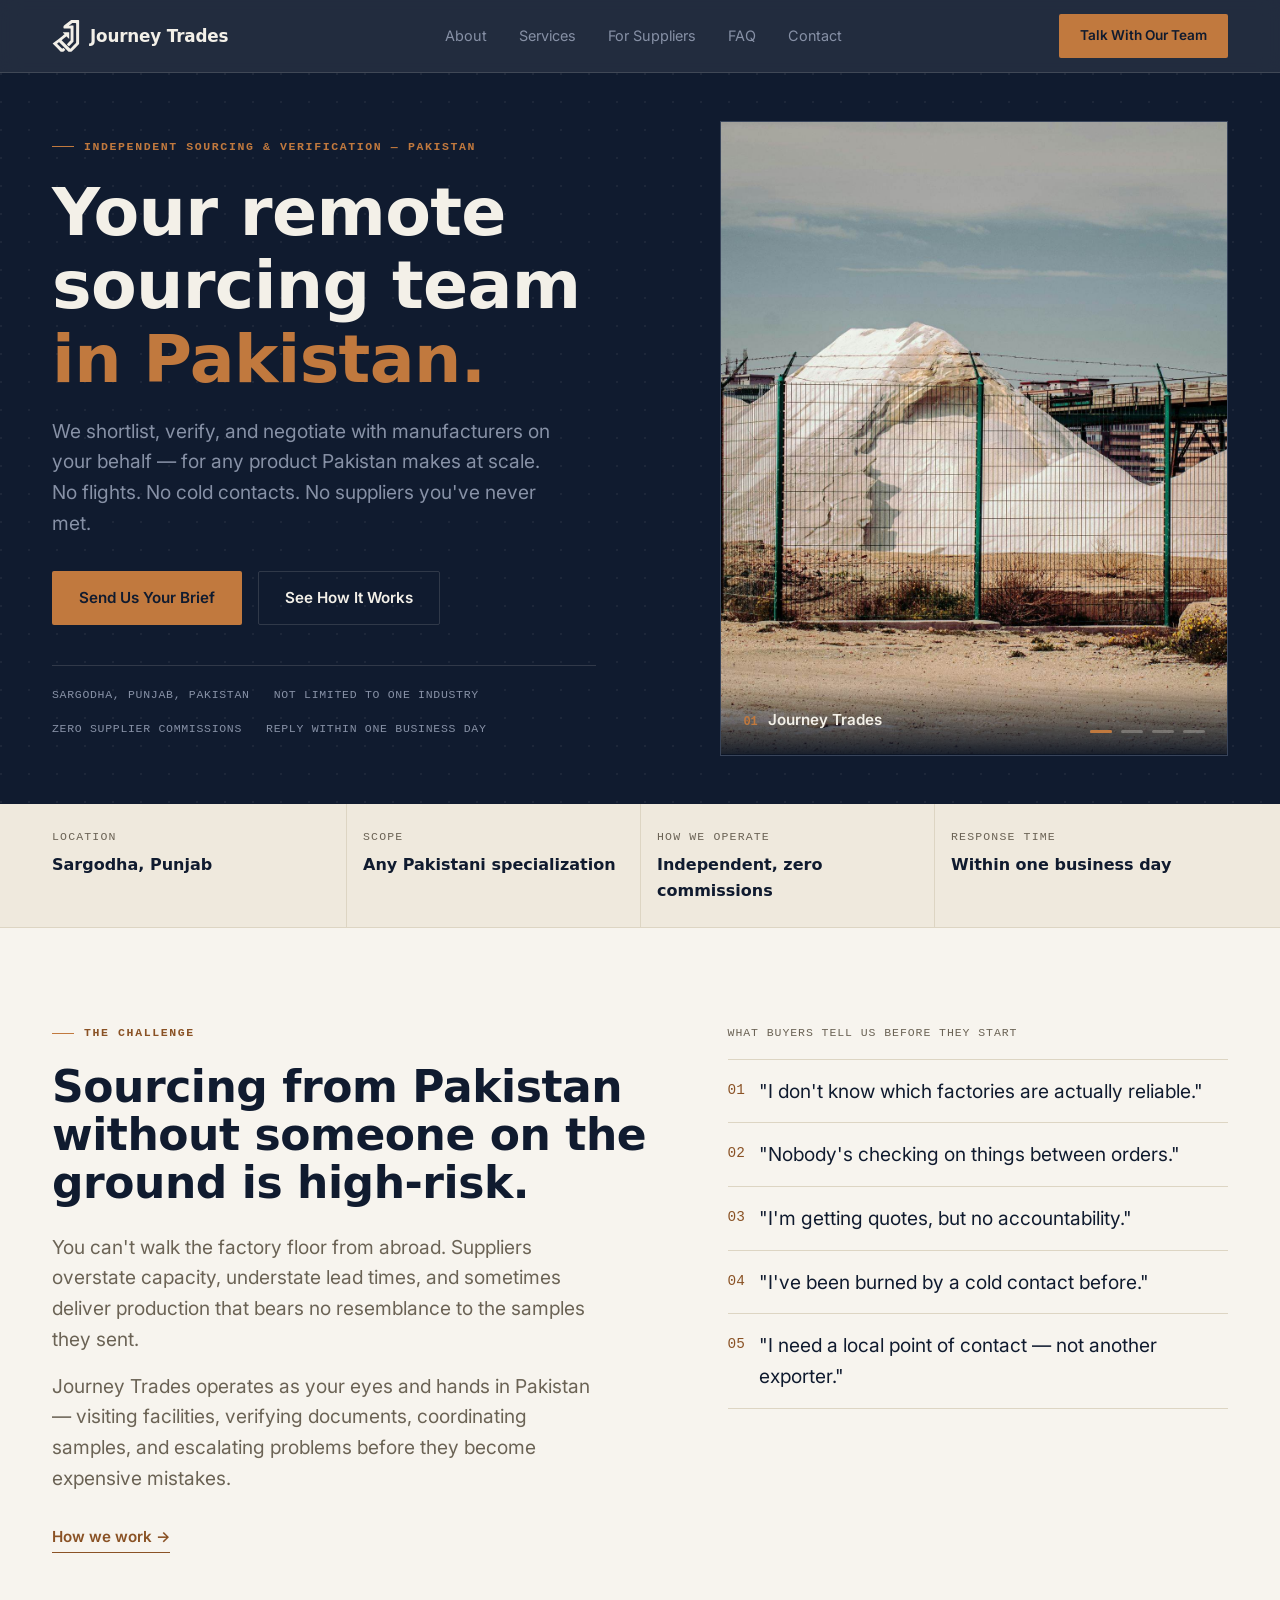
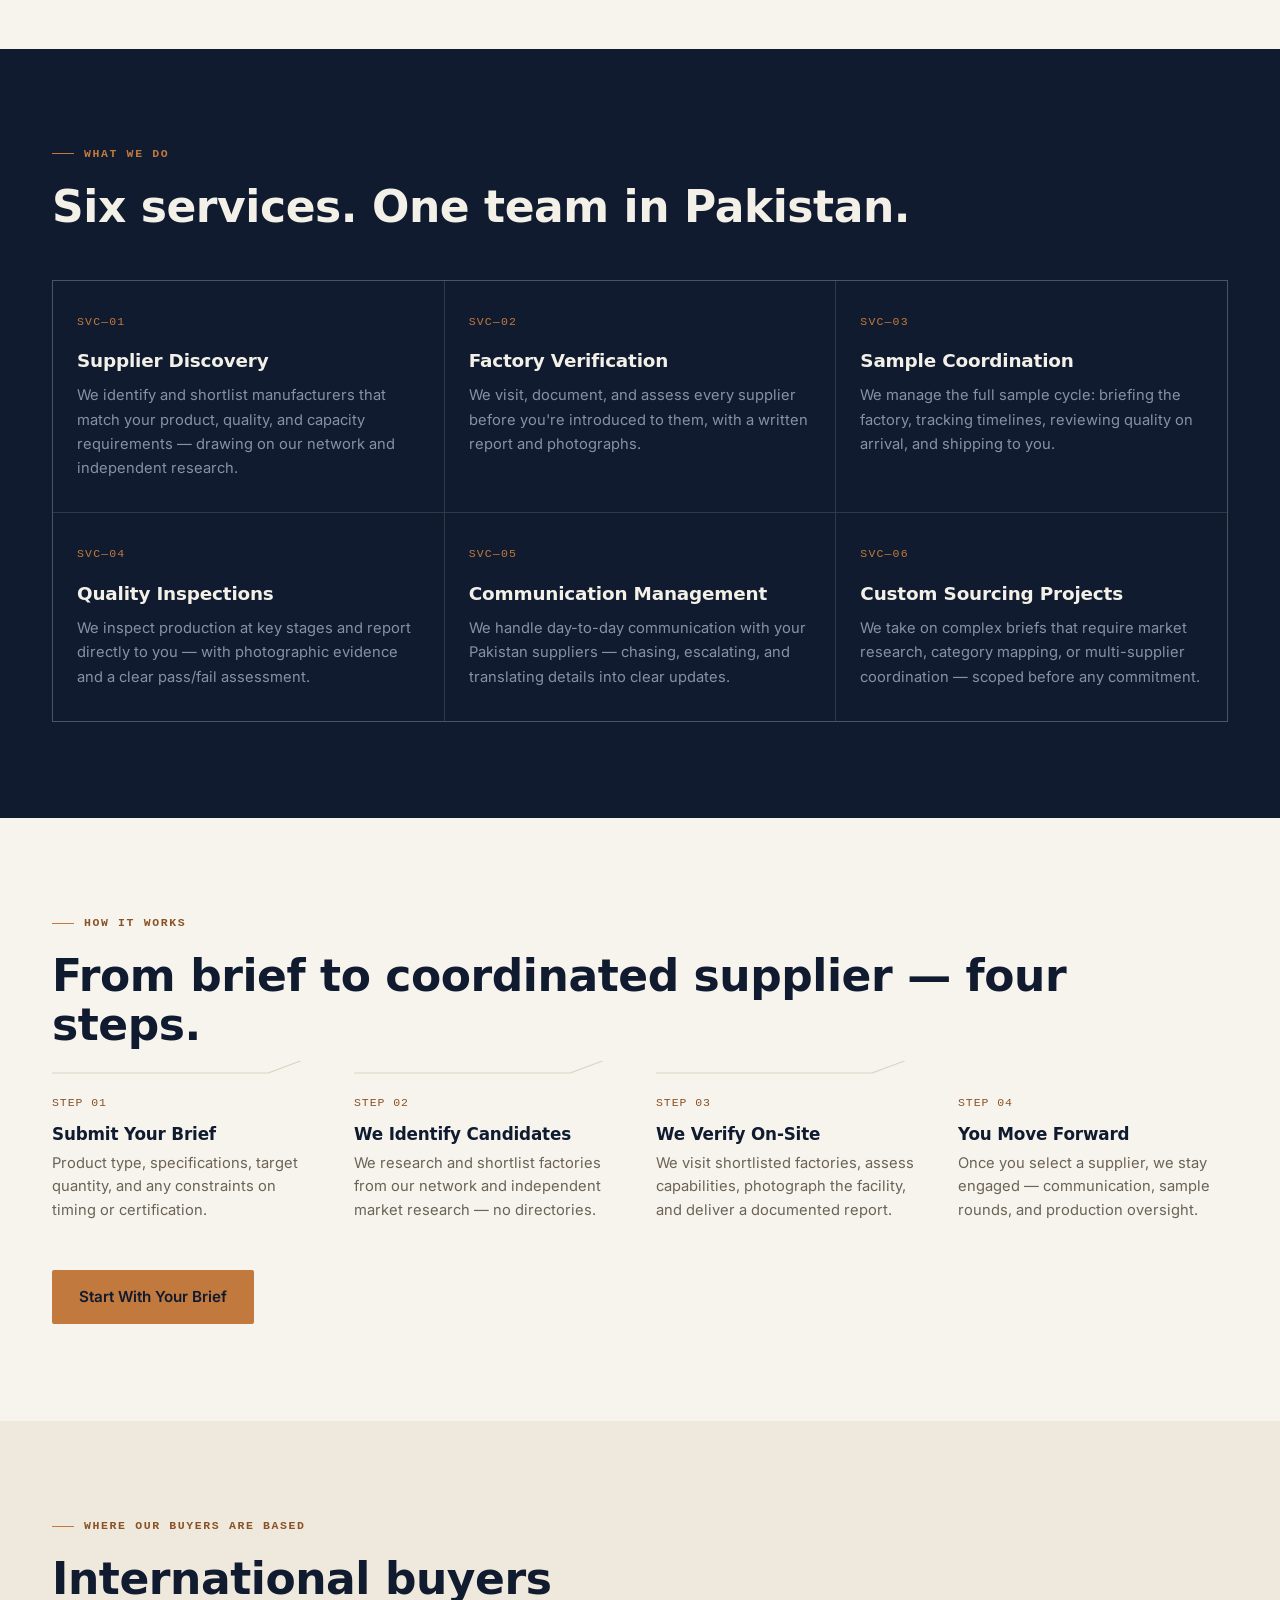
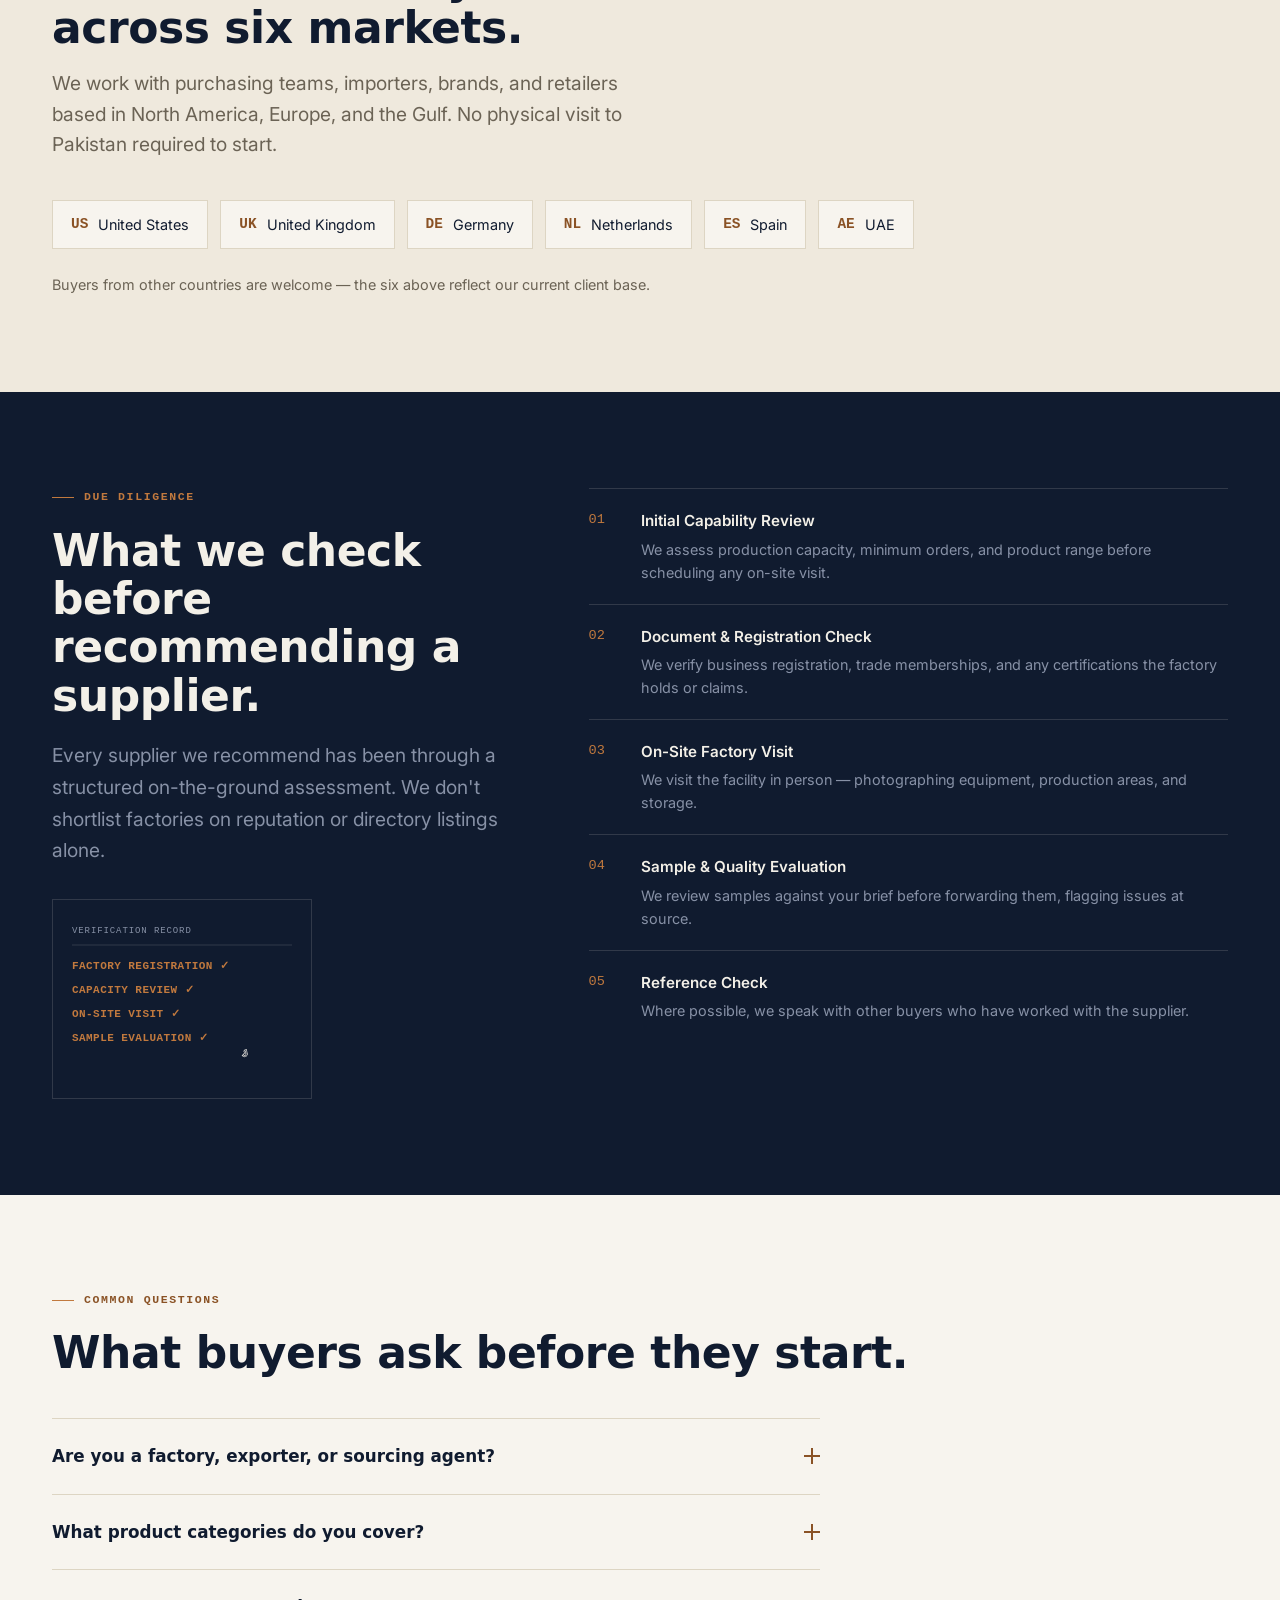
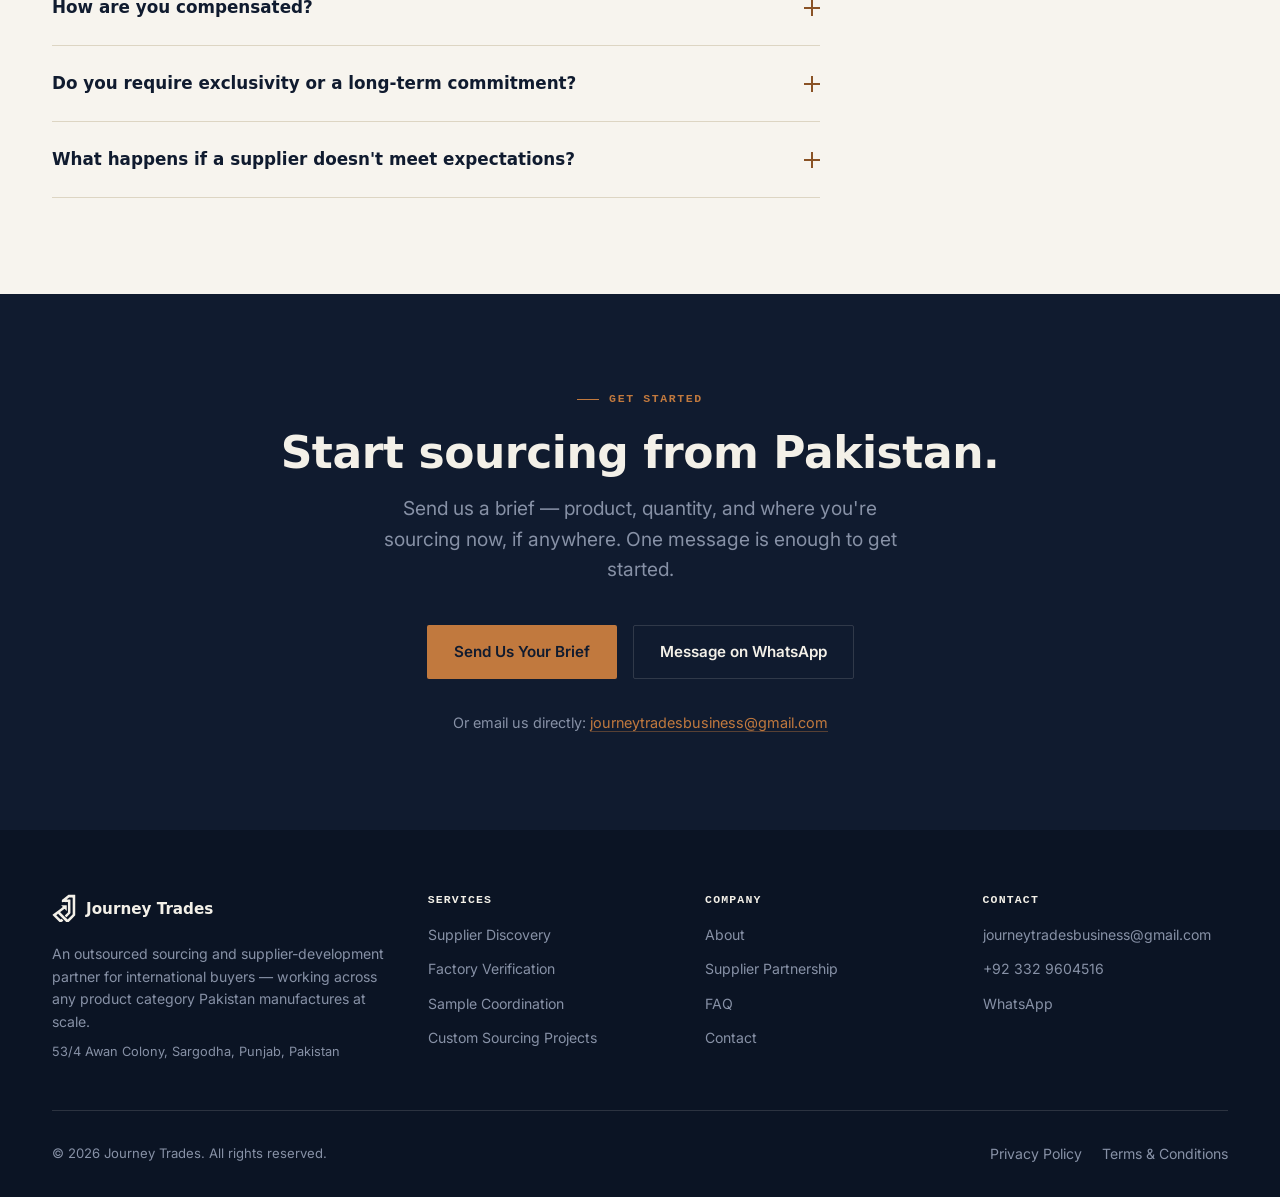
==== commit 6aad217e: "Add files via upload" ====
--- a/index.html
+++ b/index.html
@@ -75,46 +75,23 @@
       <div class="carousel__track">
 
         <figure class="carousel__slide is-active" data-slide="0">
-          <div class="carousel__placeholder">
-            <svg viewBox="0 0 120 120" aria-hidden="true"><g fill="none" stroke="currentColor" stroke-width="2.5" stroke-linejoin="miter">
-              <rect x="14" y="50" width="24" height="40"/><rect x="48" y="34" width="24" height="56"/><rect x="82" y="58" width="24" height="32"/>
-              <line x1="10" y1="94" x2="110" y2="94"/><line x1="26" y1="50" x2="26" y2="34"/><line x1="60" y1="34" x2="60" y2="20"/><line x1="94" y1="58" x2="94" y2="44"/>
-            </g></svg>
-            <span class="carousel__placeholder-label">Replace with photo</span>
-          </div>
-          <figcaption class="carousel__caption"><span class="carousel__caption-num">01</span>Factory Floor Assessment</figcaption>
+          <img class="carousel__photo" src="assets/images/hero-01.jpg" alt="">
+          <figcaption class="carousel__caption"><span class="carousel__caption-num">01</span>Journey Trades</figcaption>
         </figure>
 
         <figure class="carousel__slide" data-slide="1">
-          <div class="carousel__placeholder">
-            <svg viewBox="0 0 120 120" aria-hidden="true"><g fill="none" stroke="currentColor" stroke-width="2.5" stroke-linejoin="miter" stroke-linecap="square">
-              <rect x="30" y="18" width="60" height="86"/><rect x="46" y="10" width="28" height="14"/>
-              <path d="M42,46 L50,54 L66,36"/><path d="M42,66 L50,74 L66,56"/><path d="M42,86 L50,94 L66,76"/>
-            </g></svg>
-            <span class="carousel__placeholder-label">Replace with photo</span>
-          </div>
-          <figcaption class="carousel__caption"><span class="carousel__caption-num">02</span>On-Site Verification</figcaption>
+          <img class="carousel__photo" src="assets/images/hero-02.jpg" alt="">
+          <figcaption class="carousel__caption"><span class="carousel__caption-num">02</span>Journey Trades</figcaption>
         </figure>
 
         <figure class="carousel__slide" data-slide="2">
-          <div class="carousel__placeholder">
-            <svg viewBox="0 0 120 120" aria-hidden="true"><g fill="none" stroke="currentColor" stroke-width="2.5">
-              <rect x="24" y="40" width="46" height="46" transform="rotate(-8 47 63)"/><rect x="40" y="34" width="46" height="46" transform="rotate(6 63 57)"/><rect x="34" y="24" width="46" height="46" transform="rotate(-2 57 47)"/>
-            </g></svg>
-            <span class="carousel__placeholder-label">Replace with photo</span>
-          </div>
-          <figcaption class="carousel__caption"><span class="carousel__caption-num">03</span>Sample Review</figcaption>
+          <img class="carousel__photo" src="assets/images/hero-03.jpg" alt="">
+          <figcaption class="carousel__caption"><span class="carousel__caption-num">03</span>Journey Trades</figcaption>
         </figure>
 
         <figure class="carousel__slide" data-slide="3">
-          <div class="carousel__placeholder">
-            <svg viewBox="0 0 120 120" aria-hidden="true"><g fill="none" stroke="currentColor" stroke-width="2.5" stroke-linejoin="miter">
-              <rect x="18" y="46" width="52" height="52"/><line x1="18" y1="64" x2="70" y2="64"/><line x1="44" y1="46" x2="44" y2="98"/>
-              <path d="M76,58 L104,30"/><path d="M88,30 L104,30 L104,46"/>
-            </g></svg>
-            <span class="carousel__placeholder-label">Replace with photo</span>
-          </div>
-          <figcaption class="carousel__caption"><span class="carousel__caption-num">04</span>Ready For Shipment</figcaption>
+          <img class="carousel__photo" src="assets/images/hero-04.jpg" alt="">
+          <figcaption class="carousel__caption"><span class="carousel__caption-num">04</span>Journey Trades</figcaption>
         </figure>
 
       </div>
--- a/css/style.css
+++ b/css/style.css
@@ -1,1458 +1,459 @@
-/* ═══════════════════════════════════════════════════════════════
-   JOURNEY TRADES — style.css  v2
-   Architecture: Layered Custom Properties + Disciplined BEM
-   Mobile-first. Token-driven. Zero layout hacks.
-
-   LAYER 0:  Design Tokens (evolved palette + new tokens)
-   LAYER 1:  Reset + Base
-   LAYER 2:  Global Safety Rules
-   LAYER 3:  Typography Base
-   LAYER 4:  Layout Primitives
-   LAYER 5:  Navigation
-   LAYER 6:  Footer
-   LAYER 7:  Hero
-   LAYER 8:  Credibility Bar
-   LAYER 9:  Services
-   LAYER 10: Process
-   LAYER 11: Why Journey / Engagement Model
-   LAYER 12: Trade Evidence
-   LAYER 13: CTA Block
-   LAYER 14: Animations + Tension System
-   LAYER 15: Reduced Motion
-═══════════════════════════════════════════════════════════════ */
-
-
-/* ═══════════════════════════════════════════════════════════════
-   LAYER 0 — DESIGN TOKENS
-═══════════════════════════════════════════════════════════════ */
-
-:root {
-
-  /* ── EVOLVED PALETTE ── */
-  --color-bg-primary:         #F2F0EB;
-  --color-bg-alt:             #E6E3DC;
-  --color-surface-dark:       #111110;
-  --color-surface-mid:        #1E1E1C;
-  --color-text-primary:       #0E0E0C;
-  --color-text-secondary:     #5C5A56;
-  --color-text-on-dark:       #E8E6E0;
-  --color-text-on-dark-strong:#F0EDE6;
-  --color-text-muted-on-dark: #7A7874;
-  --color-accent-brass:       #A67C22;
-  --color-accent-brass-light: #C9A24E;
-  --color-accent-green:       #2C4A38;
-  --color-border:             #C8C5BC;
-  --color-border-strong:      #A8A59C;
-  --color-border-dark:        #2A2A28;
-  --color-border-dark-strong: #3A3A37;
-
-  /* ── SPACING — 8px base unit ── */
-  --space-4:    0.25rem;
-  --space-8:    0.50rem;
-  --space-12:   0.75rem;
-  --space-16:   1.00rem;
-  --space-20:   1.25rem;
-  --space-24:   1.50rem;
-  --space-32:   2.00rem;
-  --space-40:   2.50rem;
-  --space-48:   3.00rem;
-  --space-64:   4.00rem;
-  --space-80:   5.00rem;
-  --space-96:   6.00rem;
-  --space-128:  8.00rem;
-
-  /* ── SECTION PADDING — mobile first, pacing is intentional ── */
-  --section-py:       var(--space-64);
-  --section-py-tight: var(--space-48);
-  --section-py-wide:  var(--space-96);
-
-  /* ── NAVIGATION ── */
-  --nav-height: 4.50rem;
-
-  /* ── CONTAINERS ── */
-  --container-max:     80rem;
-  --container-text:    45rem;
-  --container-legal:   42.50rem;
-  --container-padding: var(--space-20);
-
-  /* ── TYPOGRAPHY — FAMILIES ── */
-  --font-display: 'Syne', system-ui, sans-serif;
+
+
+/* ═══════════════════════════════════════════════════════════
+   JOURNEY TRADES — v3 prototype
+   Direction: grounded in the navy arrow-J mark.
+   Ink navy + warm paper + stamped copper. Schematic routing
+   as the signature device — the mark's own linework, scaled up.
+═══════════════════════════════════════════════════════════ */
+
+:root{
+  /* ── COLOR — sampled from the real logo file (#101B2F) ── */
+  --ink:        #101B2F;   /* exact brand navy */
+  --ink-2:      #182842;   /* lighter navy surface */
+  --ink-3:      #0B1424;   /* deepest navy, footer */
+  --paper:      #F7F4EE;   /* warm paper bg */
+  --paper-2:    #EFE9DD;   /* deeper paper band */
+  --signal:     #C1793E;   /* stamped copper — fills, dots, large text */
+  --signal-2:   #8A5225;   /* deep copper — text on paper, AA-safe */
+  --text-ink:   #101B2F;   /* body text on paper */
+  --text-paper: #F3F0E8;   /* body text on navy */
+  --muted:      #6B6355;   /* muted text on paper */
+  --muted-dark: #8791A6;   /* muted text on navy */
+  --line:       #DDD5C3;   /* hairline on paper */
+  --line-dark:  rgba(243,240,232,0.14); /* hairline on navy */
+
+  --font-display: 'Space Grotesk', system-ui, sans-serif;
   --font-body:    'Inter', system-ui, sans-serif;
-  --font-mono:    'JetBrains Mono', 'Fira Mono', 'Courier New', monospace;
-
-  /* ── TYPOGRAPHY — EVOLVED FLUID SCALE ── */
-  --text-label:    clamp(0.625rem,  1.40vw, 0.6875rem);
-  --text-caption:  clamp(0.750rem,  1.60vw, 0.8125rem);
-  --text-body:     clamp(0.9375rem, 1.80vw, 1.0625rem);
-  --text-body-lg:  clamp(1.0625rem, 2.10vw, 1.1875rem);
-  --text-sub:      clamp(1.1250rem, 2.50vw, 1.4375rem);
-  --text-h3:       clamp(1.3125rem, 3.00vw, 1.8750rem);
-  --text-h2:       clamp(1.6250rem, 4.20vw, 2.5000rem);
-  --text-h1:       clamp(2.2500rem, 5.80vw, 3.7500rem);
-  --text-display:  clamp(2.9375rem, 7.50vw, 6.0000rem);
-  --text-stat:     clamp(2.5000rem, 5.50vw, 4.2500rem);
-
-  /* ── LINE HEIGHTS ── */
-  --lh-tight:   1.08;
-  --lh-snug:    1.28;
-  --lh-normal:  1.60;
-  --lh-relaxed: 1.80;
-
-  /* ── TRACKING ── */
-  --tracking-tightest: -0.03em;
-  --tracking-tight:    -0.02em;
-  --tracking-normal:    0.00em;
-  --tracking-wide:      0.06em;
-  --tracking-wider:     0.10em;
-  --tracking-widest:    0.18em;
-
-  /* ── BORDERS ── */
-  --border-default: 1px solid var(--color-border);
-  --border-strong:  1px solid var(--color-border-strong);
-  --border-dark:    1px solid var(--color-border-dark);
-  --border-dark-strong: 1px solid var(--color-border-dark-strong);
-
-  /* ── TRANSITIONS ── */
-  --ease-default:  cubic-bezier(0.4, 0.0, 0.2, 1);
-  --ease-out:      cubic-bezier(0.0, 0.0, 0.2, 1);
-  --ease-in-out:   cubic-bezier(0.4, 0.0, 0.6, 1);
-  --duration-fast: 180ms;
-  --duration-base: 360ms;
-  --duration-slow: 560ms;
-  --duration-xslow:800ms;
-
-  /* ── Z-INDEX — declared once, never guessed ── */
-  --z-base:    0;
-  --z-raised:  10;
-  --z-overlay: 100;
-  --z-nav:     200;
-  --z-skip:    400;
-}
-
-@media (min-width: 768px) {
-  :root {
-    --section-py:        var(--space-80);
-    --section-py-tight:  var(--space-64);
-    --section-py-wide:   var(--space-128);
-    --container-padding: var(--space-32);
+  --font-mono:    'JetBrains Mono', 'Courier New', monospace;
+
+  --space-8:  0.5rem;
+  --space-12: 0.75rem;
+  --space-16: 1rem;
+  --space-20: 1.25rem;
+  --space-24: 1.5rem;
+  --space-32: 2rem;
+  --space-40: 2.5rem;
+  --space-48: 3rem;
+  --space-64: 4rem;
+  --space-80: 5rem;
+  --space-96: 6rem;
+
+  --container: 76rem;
+  --pad: var(--space-20);
+
+  --text-h1:  clamp(2.4rem, 5.2vw, 4.4rem);
+  --text-h2:  clamp(1.8rem, 3.6vw, 2.75rem);
+  --text-h3:  clamp(1.2rem, 2vw, 1.5rem);
+  --text-lg:  clamp(1.05rem, 1.6vw, 1.2rem);
+  --text-body:clamp(0.95rem, 1.1vw, 1.05rem);
+  --text-sm:  0.85rem;
+  --text-xs:  0.72rem;
+
+  --ease: cubic-bezier(0.4,0,0.2,1);
+  --ease-out: cubic-bezier(0.16,1,0.3,1);
+}
+
+*,*::before,*::after{ box-sizing:border-box; }
+html{ scroll-behavior:smooth; }
+@media (prefers-reduced-motion: reduce){
+  html{ scroll-behavior:auto; }
+  *,*::before,*::after{ animation-duration:0.001ms !important; animation-iteration-count:1 !important; transition-duration:0.001ms !important; }
+}
+body{
+  margin:0;
+  background:var(--paper);
+  color:var(--text-ink);
+  font-family:var(--font-body);
+  font-size:var(--text-body);
+  line-height:1.6;
+  -webkit-font-smoothing:antialiased;
+}
+h1,h2,h3{ font-family:var(--font-display); margin:0; line-height:1.1; letter-spacing:-0.01em; }
+p{ margin:0; }
+a{ color:inherit; text-decoration:none; }
+img,svg{ display:block; max-width:100%; }
+ul{ margin:0; padding:0; list-style:none; }
+button{ font:inherit; background:none; border:none; cursor:pointer; color:inherit; }
+
+.container{ max-width:var(--container); margin:0 auto; padding-inline:var(--pad); }
+.container, [class*="__grid"], [class*="__layout"], [class*="__inner"], [class*="__steps"]{ min-width:0; }
+[class*="__grid"] > *, [class*="__layout"] > *, [class*="__steps"] > *{ min-width:0; }
+
+:focus-visible{ outline:2px solid var(--signal); outline-offset:3px; }
+
+.skip-link{
+  position:absolute; left:-999px; top:0; background:var(--signal); color:var(--ink); padding:10px 16px; z-index:200; font-family:var(--font-mono); font-size:var(--text-sm);
+}
+.skip-link:focus{ left:12px; top:12px; }
+
+.eyebrow{
+  display:flex; align-items:center; gap:10px;
+  font-family:var(--font-mono); font-size:var(--text-xs); font-weight:600;
+  letter-spacing:0.14em; text-transform:uppercase; color:var(--signal);
+  margin-bottom:var(--space-20);
+}
+.eyebrow::before{ content:''; width:22px; height:1px; background:var(--signal); }
+.eyebrow--dark{ color:var(--signal-2); }
+
+/* ── BUTTONS ── */
+.btn{
+  display:inline-flex; align-items:center; justify-content:center; gap:8px;
+  padding:14px 26px; font-family:var(--font-body); font-weight:600; font-size:0.95rem;
+  border-radius:2px; border:1px solid transparent;
+  transition:transform 420ms var(--ease-out), background 300ms var(--ease-out), border-color 300ms var(--ease-out), color 300ms var(--ease-out), box-shadow 420ms var(--ease-out);
+  white-space:nowrap;
+  will-change:transform;
+}
+.btn:hover{ transform:translateY(-3px); }
+.btn:active{ transform:translateY(-1px) scale(0.98); transition-duration:120ms; }
+.btn--copper{ background:var(--signal); color:var(--ink); box-shadow:0 0 0 rgba(193,121,62,0); }
+.btn--copper:hover{ background:#D18B4F; box-shadow:0 14px 28px -14px rgba(193,121,62,0.55); }
+.btn--outline-light{ border-color:var(--line-dark); color:var(--text-paper); }
+.btn--outline-light:hover{ border-color:var(--text-paper); background:rgba(243,240,232,0.05); }
+.btn--outline-dark{ border-color:var(--line); color:var(--text-ink); }
+.btn--outline-dark:hover{ border-color:var(--text-ink); background:rgba(16,27,47,0.04); }
+
+/* ── NAV ── */
+.nav{
+  position:sticky; top:0; z-index:100;
+  background:rgba(16,27,47,0.92); backdrop-filter:blur(10px);
+  border-bottom:1px solid var(--line-dark);
+  transition:background 260ms var(--ease), border-color 260ms var(--ease);
+}
+.nav.is-scrolled{ background:rgba(16,27,47,0.98); border-bottom-color:rgba(243,240,232,0.22); }
+.nav__inner{ display:flex; align-items:center; justify-content:space-between; height:4.5rem; }
+.nav__brand{ display:flex; align-items:center; gap:10px; }
+.nav__mark{ width:28px; height:34px; color:var(--text-paper); transition:transform 260ms var(--ease); }
+.nav__brand:hover .nav__mark{ transform:translateY(-2px); }
+.nav__mark svg{ width:100%; height:100%; }
+.nav__wordmark{ font-family:var(--font-display); font-weight:600; font-size:1.05rem; color:var(--text-paper); letter-spacing:-0.01em; }
+.nav__links{ display:flex; gap:var(--space-32); }
+.nav__link{ font-size:0.9rem; color:var(--muted-dark); transition:color 160ms var(--ease); position:relative; padding-bottom:4px; }
+.nav__link::after{ content:''; position:absolute; left:0; right:100%; bottom:0; height:1px; background:var(--signal); transition:right 380ms var(--ease-out); }
+.nav__link:hover{ color:var(--text-paper); }
+.nav__link:hover::after{ right:0; }
+.nav__link[aria-current="page"]{ color:var(--text-paper); }
+.nav__link[aria-current="page"]::after{ right:0; background:var(--muted-dark); }
+.nav__mobile-link[aria-current="page"]{ color:var(--signal); }
+.nav__actions{ display:flex; align-items:center; gap:var(--space-16); }
+.nav__cta{ display:inline-flex; padding:10px 20px; font-size:0.85rem; }
+.nav__toggle{ display:none; flex-direction:column; gap:5px; width:24px; }
+.nav__toggle-bar{ height:2px; background:var(--text-paper); border-radius:1px; transition:transform 220ms var(--ease), opacity 220ms var(--ease); }
+.nav__mobile{ display:none; }
+
+@media (max-width:960px){
+  .nav__links{ display:none; }
+  .nav__cta{ display:none; }
+  .nav__toggle{ display:flex; }
+  .nav__mobile{
+    position:fixed; inset:4.5rem 0 0 0; background:var(--ink); z-index:99;
+    transform:translateY(-8px); opacity:0; pointer-events:none;
+    transition:transform 240ms var(--ease), opacity 240ms var(--ease);
+    padding:var(--space-32) var(--pad);
   }
-}
-
-@media (min-width: 1200px) {
-  :root {
-    --section-py:        var(--space-96);
-    --section-py-tight:  var(--space-80);
-    --container-padding: var(--space-48);
-  }
-}
-
-
-/* ═══════════════════════════════════════════════════════════════
-   LAYER 1 — RESET
-═══════════════════════════════════════════════════════════════ */
-
-*, *::before, *::after { box-sizing: border-box; }
-
-* { margin: 0; padding: 0; min-width: 0; }
-
-html {
-  font-size: 100%;
-  scroll-behavior: smooth;
-  -webkit-text-size-adjust: 100%;
-  text-size-adjust: 100%;
-}
-
-body {
-  font-family:             var(--font-body);
-  font-size:               var(--text-body);
-  font-weight:             400;
-  line-height:             var(--lh-normal);
-  color:                   var(--color-text-primary);
-  background-color:        var(--color-bg-primary);
-  -webkit-font-smoothing:  antialiased;
-  -moz-osx-font-smoothing: grayscale;
-  text-rendering:          optimizeLegibility;
-}
-
-ul, ol { list-style: none; }
-a { color: inherit; text-decoration: none; }
-button {
-  cursor: pointer; border: none; background: none;
-  font-family: inherit; font-size: inherit; color: inherit;
-}
-input, textarea, select { font-family: inherit; font-size: inherit; }
-table { border-collapse: collapse; border-spacing: 0; }
-hr { border: none; border-top: var(--border-default); }
-address { font-style: normal; }
-
-
-/* ═══════════════════════════════════════════════════════════════
-   LAYER 2 — GLOBAL SAFETY RULES
-═══════════════════════════════════════════════════════════════ */
-
-html, body { overflow-x: hidden; }
-
-img, svg, video, canvas, iframe, embed, object {
-  display: block;
-  max-width: 100%;
-}
-
-img { height: auto; }
-
-p, h1, h2, h3, h4, h5, h6, span, li, td, th {
-  overflow-wrap: break-word;
-  word-break: break-word;
-}
-
-
-/* ═══════════════════════════════════════════════════════════════
-   LAYER 3 — TYPOGRAPHY BASE
-═══════════════════════════════════════════════════════════════ */
-
-h1, h2, h3, h4, h5, h6 {
-  font-family:    var(--font-display);
-  font-weight:    700;
-  line-height:    var(--lh-tight);
-  color:          var(--color-text-primary);
-  text-wrap:      balance;
-  letter-spacing: var(--tracking-tightest);
-}
-
-h1 { font-size: var(--text-h1); }
-h2 { font-size: var(--text-h2); }
-h3 { font-size: var(--text-h3); }
-
-p {
-  line-height: var(--lh-relaxed);
-  max-width:   68ch;
-}
-
-strong { font-weight: 600; }
-em     { font-style: italic; }
-
-/* ── Section Label ── */
-.section-label {
-  display:        block;
-  font-family:    var(--font-body);
-  font-size:      var(--text-label);
-  font-weight:    500;
-  letter-spacing: var(--tracking-widest);
-  text-transform: uppercase;
-  color:          var(--color-accent-brass);
-  margin-bottom:  var(--space-16);
-  line-height:    var(--lh-normal);
-}
-
-.section-label--light { color: var(--color-text-muted-on-dark); }
-.section-label--muted { color: var(--color-text-secondary); }
-
-.caption {
-  font-size:   var(--text-caption);
-  color:       var(--color-text-secondary);
-  line-height: var(--lh-normal);
-}
-
-.text-secondary     { color: var(--color-text-secondary); }
-.text-on-dark       { color: var(--color-text-on-dark); }
-.text-on-dark-strong{ color: var(--color-text-on-dark-strong); }
-
-.divider       { border: none; border-top: var(--border-default); width: 100%; }
-.divider--dark { border-top: var(--border-dark); }
-.divider--dark-strong { border-top: var(--border-dark-strong); }
-
-
-/* ═══════════════════════════════════════════════════════════════
-   ACCESSIBILITY — SKIP LINK + FOCUS
-═══════════════════════════════════════════════════════════════ */
-
-.skip-link {
-  position: absolute; top: -200%; left: var(--space-16);
-  z-index: var(--z-skip);
-  padding: var(--space-8) var(--space-16);
-  background: var(--color-surface-dark);
-  color: var(--color-text-on-dark);
-  font-size: var(--text-body); font-weight: 500;
-  text-decoration: none;
-  border: 2px solid var(--color-accent-brass);
-  transition: top var(--duration-fast) var(--ease-out);
-}
-.skip-link:focus { top: var(--space-8); }
-
-*:focus { outline: none; }
-*:focus-visible {
-  outline: 2px solid var(--color-accent-brass);
-  outline-offset: 3px;
-}
-
-
-/* ═══════════════════════════════════════════════════════════════
-   BUTTONS
-═══════════════════════════════════════════════════════════════ */
-
-.btn {
-  display: inline-flex; align-items: center; justify-content: center;
-  gap: var(--space-8);
-  padding: var(--space-12) var(--space-28, var(--space-24));
-  font-family: var(--font-body);
-  font-size: var(--text-body);
-  font-weight: 500;
-  letter-spacing: var(--tracking-wider);
-  line-height: 1;
-  cursor: pointer;
-  text-decoration: none;
-  border: 1.5px solid transparent;
-  white-space: nowrap;
-  transition:
-    background-color var(--duration-fast) var(--ease-default),
-    border-color     var(--duration-fast) var(--ease-default),
-    color            var(--duration-fast) var(--ease-default);
-}
-
-.btn--primary {
-  background-color: var(--color-text-primary);
-  border-color:     var(--color-text-primary);
-  color:            var(--color-bg-primary);
-}
-.btn--primary:hover {
-  background-color: var(--color-surface-dark);
-  border-color:     var(--color-surface-dark);
-}
-
-.btn--outline {
-  background-color: transparent;
-  border-color:     var(--color-border-strong);
-  color:            var(--color-text-primary);
-}
-.btn--outline:hover {
-  background-color: var(--color-text-primary);
-  border-color:     var(--color-text-primary);
-  color:            var(--color-bg-primary);
-}
-
-.btn--ghost {
-  background-color: transparent;
-  border-color:     transparent;
-  color:            var(--color-text-primary);
-  padding-inline:   0;
-}
-.btn--ghost:hover { color: var(--color-accent-brass); }
-
-.btn--primary-dark {
-  background-color: var(--color-text-on-dark-strong);
-  border-color:     var(--color-text-on-dark-strong);
-  color:            var(--color-surface-dark);
-}
-.btn--primary-dark:hover {
-  background-color: var(--color-accent-brass-light);
-  border-color:     var(--color-accent-brass-light);
-  color:            var(--color-surface-dark);
-}
-
-.btn--outline-dark {
-  background-color: transparent;
-  border-color:     var(--color-border-dark-strong);
-  color:            var(--color-text-on-dark);
-}
-.btn--outline-dark:hover {
-  border-color:     var(--color-text-on-dark);
-  color:            var(--color-text-on-dark-strong);
-}
-
-.btn--brass {
-  background-color: var(--color-accent-brass);
-  border-color:     var(--color-accent-brass);
-  color:            var(--color-text-on-dark-strong);
-}
-.btn--brass:hover {
-  background-color: var(--color-accent-brass-light);
-  border-color:     var(--color-accent-brass-light);
-}
-
-.btn--full { width: 100%; justify-content: center; }
-
-
-/* ═══════════════════════════════════════════════════════════════
-   LAYER 4 — LAYOUT PRIMITIVES
-═══════════════════════════════════════════════════════════════ */
-
-.container {
-  width: 100%;
-  max-width: var(--container-max);
-  margin-inline: auto;
-  padding-inline: var(--container-padding);
-}
-
-.container--text { max-width: var(--container-text); }
-
-/* ── Section wrapper — isolated, self-contained ── */
-.section {
-  position: relative;
-  overflow: hidden;
-  padding-block: var(--section-py);
-}
-
-.section--tight { padding-block: var(--section-py-tight); }
-.section--wide  { padding-block: var(--section-py-wide); }
-
-/* ── Dark interruption band — visual rhythm reset ── */
-.band {
-  background-color: var(--color-surface-dark);
-  height: 2px;
-  width: 100%;
-}
-
-/* ── Grid system ── */
-.grid { display: grid; gap: var(--space-24); }
-
-.grid--2 { grid-template-columns: 1fr; }
-@media (min-width: 768px)  { .grid--2 { grid-template-columns: repeat(2, 1fr); } }
-
-.grid--3 { grid-template-columns: 1fr; }
-@media (min-width: 768px)  { .grid--3 { grid-template-columns: repeat(2, 1fr); } }
-@media (min-width: 1200px) { .grid--3 { grid-template-columns: repeat(3, 1fr); } }
-
-.grid--4 { grid-template-columns: repeat(2, 1fr); }
-@media (min-width: 1200px) { .grid--4 { grid-template-columns: repeat(4, 1fr); } }
-
-@media (min-width: 1200px) { .grid { gap: var(--space-32); } }
-
-/* ── Heading block ── */
-.heading-block { margin-bottom: var(--space-48); }
-
-.heading-block__title { margin-bottom: var(--space-24); }
-
-.heading-block__sub {
-  font-size:   var(--text-body-lg);
-  color:       var(--color-text-secondary);
-  line-height: var(--lh-relaxed);
-  max-width:   52ch;
-}
-.heading-block__sub--light { color: var(--color-text-muted-on-dark); }
-
-/* ── Entry rule — brass line that draws on scroll ── */
-.entry-rule {
-  display: block;
-  width: 0;
-  height: 1px;
-  background-color: var(--color-accent-brass);
-  margin-bottom: var(--space-32);
-  transition: width var(--duration-xslow) var(--ease-out);
-}
-.entry-rule.is-visible { width: 4rem; }
-
-/* ── Image wrapper ── */
-.img-wrap { overflow: hidden; position: relative; }
-.img-wrap--16-9 { aspect-ratio: 16 / 9; }
-.img-wrap--4-3  { aspect-ratio: 4 / 3; }
-.img-wrap--3-2  { aspect-ratio: 3 / 2; }
-.img-wrap--1-1  { aspect-ratio: 1 / 1; }
-.img-wrap img {
-  width: 100%; height: 100%;
-  object-fit: cover; object-position: center;
-}
-
-
-/* ═══════════════════════════════════════════════════════════════
-   LAYER 5 — NAVIGATION
-═══════════════════════════════════════════════════════════════ */
-
-.nav {
-  position: fixed; top: 0; left: 0; right: 0;
-  z-index: var(--z-nav);
-  height: var(--nav-height);
-  background: transparent;
-  border-bottom: 1px solid transparent;
-  transition:
-    background-color var(--duration-base) var(--ease-default),
-    border-color     var(--duration-base) var(--ease-default),
-    backdrop-filter  var(--duration-base) var(--ease-default);
-}
-
-.nav.is-scrolled {
-  background:              rgba(18, 17, 16, 0.94);
-  backdrop-filter:         blur(16px);
-  -webkit-backdrop-filter: blur(16px);
-  border-bottom-color:     var(--color-border-dark-strong);
-}
-
-/* When scrolled: invert logo + wordmark to light */
-.nav.is-scrolled .nav__mark  { color: var(--color-text-on-dark); }
-.nav.is-scrolled .nav__wordmark { color: var(--color-text-on-dark); }
-.nav.is-scrolled .nav__link  { color: var(--color-text-muted-on-dark); }
-.nav.is-scrolled .nav__link:hover { color: var(--color-text-on-dark); }
-.nav.is-scrolled .nav__toggle-bar { background-color: var(--color-text-on-dark); }
-
-/* When over hero (transparent): force light text */
-.nav--over-dark .nav__mark      { color: var(--color-text-on-dark); }
-.nav--over-dark .nav__wordmark  { color: var(--color-text-on-dark); }
-.nav--over-dark .nav__link      { color: rgba(232,230,224,0.65); }
-.nav--over-dark .nav__link:hover{ color: var(--color-text-on-dark); }
-.nav--over-dark .nav__toggle-bar{ background-color: var(--color-text-on-dark); }
-.nav--over-dark .nav__cta {
-  border-color: rgba(232,230,224,0.35);
-  color: var(--color-text-on-dark);
-}
-.nav--over-dark .nav__cta:hover {
-  background-color: var(--color-text-on-dark-strong);
-  color: var(--color-surface-dark);
-  border-color: var(--color-text-on-dark-strong);
-}
-
-.nav__inner {
-  height: 100%;
-  display: flex; align-items: center; justify-content: space-between;
-  gap: var(--space-24);
-}
-
-.nav__brand {
-  display: flex; align-items: center;
-  gap: var(--space-12); flex-shrink: 0;
-}
-
-.nav__mark {
-  display: flex; align-items: center;
-  width: auto; height: 28px; flex-shrink: 0;
-  color: var(--color-text-primary);
-  transition: color var(--duration-fast) var(--ease-default);
-}
-.nav__mark svg { width: auto; height: 100%; display: block; overflow: visible; }
-
-.nav__wordmark {
-  font-family: var(--font-display);
-  font-size: 1.0625rem; font-weight: 700;
-  letter-spacing: var(--tracking-tight);
-  color: var(--color-text-primary); line-height: 1;
-  white-space: nowrap;
-  transition: color var(--duration-fast) var(--ease-default);
-}
-
-.nav__links { display: none; align-items: center; gap: var(--space-32); }
-@media (min-width: 1024px) { .nav__links { display: flex; } }
-
-.nav__link {
-  font-size: var(--text-body); font-weight: 400;
-  color: var(--color-text-secondary);
-  letter-spacing: var(--tracking-normal);
-  transition: color var(--duration-fast) var(--ease-default);
-  white-space: nowrap;
-}
-.nav__link:hover { color: var(--color-text-primary); }
-
-.nav__actions { display: flex; align-items: center; gap: var(--space-16); flex-shrink: 0; }
-
-.nav__cta {
-  display: none;
-  padding: var(--space-8) var(--space-20);
-  font-size: var(--text-caption);
-  border: 1.5px solid var(--color-border-strong);
-  color: var(--color-text-primary);
-  transition:
-    background-color var(--duration-fast) var(--ease-default),
-    border-color     var(--duration-fast) var(--ease-default),
-    color            var(--duration-fast) var(--ease-default);
-}
-.nav__cta:hover {
-  background-color: var(--color-text-primary);
-  color: var(--color-bg-primary);
-  border-color: var(--color-text-primary);
-}
-@media (min-width: 1024px) { .nav__cta { display: inline-flex; } }
-
-.nav__toggle {
-  display: flex; flex-direction: column; justify-content: center;
-  align-items: center; gap: 5px;
-  width: 44px; height: 44px; cursor: pointer; flex-shrink: 0;
-}
-@media (min-width: 1024px) { .nav__toggle { display: none; } }
-
-.nav__toggle-bar {
-  display: block; width: 22px; height: 1.5px;
-  background-color: var(--color-text-primary);
-  transition:
-    transform var(--duration-base) var(--ease-default),
-    opacity   var(--duration-base) var(--ease-default);
-  transform-origin: center;
-}
-
-.nav__toggle[aria-expanded="true"] .nav__toggle-bar:nth-child(1) { transform: translateY(6.5px) rotate(45deg); }
-.nav__toggle[aria-expanded="true"] .nav__toggle-bar:nth-child(2) { opacity: 0; transform: scaleX(0); }
-.nav__toggle[aria-expanded="true"] .nav__toggle-bar:nth-child(3) { transform: translateY(-6.5px) rotate(-45deg); }
-
-.nav__mobile {
-  position: fixed; top: var(--nav-height); left: 0; right: 0; bottom: 0;
-  z-index: calc(var(--z-nav) - 1);
-  background-color: var(--color-surface-dark);
-  padding: var(--space-48) var(--space-24) var(--space-64);
-  display: flex; flex-direction: column; gap: var(--space-48);
-  overflow-y: auto;
-  opacity: 0; pointer-events: none; transform: translateY(-8px);
-  transition:
-    opacity   var(--duration-base) var(--ease-default),
-    transform var(--duration-base) var(--ease-default);
-}
-.nav__mobile[aria-hidden="false"] { opacity: 1; pointer-events: auto; transform: translateY(0); }
-
-.nav__mobile-links { display: flex; flex-direction: column; gap: var(--space-4); }
-
-.nav__mobile-link {
-  display: block;
-  font-family: var(--font-display);
-  font-size: var(--text-h3); font-weight: 700;
-  color: var(--color-text-on-dark);
-  padding-block: var(--space-16);
-  border-bottom: var(--border-dark-strong);
-  letter-spacing: var(--tracking-tightest);
-  transition: color var(--duration-fast) var(--ease-default);
-}
-.nav__mobile-link:hover { color: var(--color-accent-brass-light); }
-
-.nav__mobile-cta {
-  width: 100%; padding: var(--space-16) var(--space-24);
-  font-size: var(--text-body-lg);
-  display: flex; justify-content: center;
-  background-color: var(--color-accent-brass);
-  color: var(--color-surface-dark);
-  border: none; font-weight: 600;
-}
-.nav__mobile-cta:hover { background-color: var(--color-accent-brass-light); }
-
-body.menu-open { overflow: hidden; }
-
-main { padding-top: var(--nav-height); }
-
-
-/* ═══════════════════════════════════════════════════════════════
-   LAYER 6 — FOOTER
-═══════════════════════════════════════════════════════════════ */
-
-.footer {
-  background-color: var(--color-surface-dark);
-  color: var(--color-text-on-dark);
-  padding-block: var(--space-64) var(--space-48);
-  position: relative; overflow: hidden;
-  border-top: 1px solid var(--color-border-dark-strong);
-}
-
-.footer__inner {
-  display: grid; gap: var(--space-48);
-  grid-template-columns: 1fr;
-}
-@media (min-width: 768px) {
-  .footer__inner { grid-template-columns: 1fr 1fr; gap: var(--space-64); }
-}
-@media (min-width: 1024px) {
-  .footer__inner { grid-template-columns: 2fr 1fr 1fr 1fr; gap: var(--space-48); }
-}
-
-.footer__brand { display: flex; flex-direction: column; gap: var(--space-20); }
-
-.footer__mark { display: flex; align-items: center; gap: var(--space-12); }
-
-.footer__mark-icon {
-  width: auto; height: 34px; flex-shrink: 0;
-  color: var(--color-text-on-dark);
-}
-.footer__mark-icon svg { width: auto; height: 100%; display: block; overflow: visible; }
-
-.footer__wordmark {
-  font-family: var(--font-display);
-  font-size: 1.0625rem; font-weight: 700;
-  letter-spacing: var(--tracking-tight);
-  color: var(--color-text-on-dark); line-height: 1;
-}
-
-.footer__tagline {
-  font-size: var(--text-body);
-  color: var(--color-text-muted-on-dark);
-  line-height: var(--lh-relaxed); max-width: 28ch;
-}
-
-.footer__col-title {
-  font-family: var(--font-body); font-size: var(--text-label);
-  font-weight: 500; letter-spacing: var(--tracking-widest);
-  text-transform: uppercase; color: var(--color-text-muted-on-dark);
-  margin-bottom: var(--space-20);
-}
-
-.footer__links { display: flex; flex-direction: column; gap: var(--space-12); }
-
-.footer__link {
-  font-size: var(--text-body);
-  color: var(--color-text-muted-on-dark); line-height: var(--lh-normal);
-  transition: color var(--duration-fast) var(--ease-default);
-}
-.footer__link:hover { color: var(--color-text-on-dark); }
-
-.footer__divider {
-  border: none; border-top: var(--border-dark-strong);
-  margin-block: var(--space-48) var(--space-32);
-}
-
-.footer__bottom {
-  display: flex; flex-direction: column; gap: var(--space-12); align-items: flex-start;
-}
-@media (min-width: 768px) {
-  .footer__bottom { flex-direction: row; justify-content: space-between; align-items: center; }
-}
-
-.footer__copy { font-size: var(--text-caption); color: var(--color-text-muted-on-dark); max-width: none; }
-
-.footer__legal-links { display: flex; gap: var(--space-24); flex-wrap: wrap; }
-
-.footer__legal-link {
-  font-size: var(--text-caption); color: var(--color-text-muted-on-dark);
-  transition: color var(--duration-fast) var(--ease-default);
-}
-.footer__legal-link:hover { color: var(--color-text-on-dark); }
-
-
-/* ═══════════════════════════════════════════════════════════════
-   LAYER 7 — HERO
-═══════════════════════════════════════════════════════════════ */
-
-.hero {
-  margin-top: calc(-1 * var(--nav-height));
-  padding-block: 0;
-  min-height: 100svh;
-  min-height: 100vh;
-  display: flex; flex-direction: column; justify-content: flex-end;
-  position: relative; overflow: hidden;
-  background-color: var(--color-surface-dark);
-}
-
-.hero__media {
-  position: absolute; inset: 0;
-  z-index: var(--z-base);
-}
-.hero__media picture,
-.hero__media img {
-  width: 100%; height: 100%;
-  object-fit: cover; object-position: center 35%;
-  display: block;
-}
-
-/* Layered overlay — heavier at bottom for text legibility, tinted warm */
-.hero__overlay {
-  position: absolute; inset: 0;
-  z-index: var(--z-raised);
-  background:
-    linear-gradient(
-      to top,
-      rgba(10, 10, 9, 0.92) 0%,
-      rgba(10, 10, 9, 0.55) 40%,
-      rgba(10, 10, 9, 0.18) 100%
-    );
-}
-
-/* Side vignette — cinematic depth */
-.hero__overlay::after {
-  content: '';
-  position: absolute; inset: 0;
-  background: linear-gradient(
-    to right,
-    rgba(10, 10, 9, 0.40) 0%,
-    transparent 60%
-  );
-}
-
-.hero__content {
-  position: relative;
-  z-index: calc(var(--z-raised) + 1);
-  width: 100%;
-  padding-top: calc(var(--nav-height) + var(--space-64));
-  padding-bottom: var(--space-80);
-}
-
-.hero__inner { max-width: 54rem; }
-
-.hero__eyebrow {
-  display: flex; align-items: center; gap: var(--space-16);
-  margin-bottom: var(--space-32);
-}
-
-.hero__eyebrow-line {
-  display: block; width: 2rem; height: 1px;
-  background-color: var(--color-accent-brass);
-  flex-shrink: 0;
-}
-
-.hero__label {
-  display: block;
-  font-family: var(--font-body);
-  font-size: var(--text-label); font-weight: 500;
-  letter-spacing: var(--tracking-widest); text-transform: uppercase;
-  color: var(--color-accent-brass-light); line-height: var(--lh-normal);
-}
-
-.hero__title {
-  font-family: var(--font-display);
-  font-size: var(--text-display);
-  font-weight: 700; line-height: var(--lh-tight);
-  letter-spacing: var(--tracking-tightest);
-  color: var(--color-text-on-dark-strong);
-  margin-bottom: var(--space-32);
-  text-wrap: balance;
-}
-
-.hero__title em {
-  font-style: normal;
-  color: var(--color-accent-brass-light);
-}
-
-.hero__sub {
-  font-size: var(--text-body-lg);
-  color: rgba(240, 237, 230, 0.68);
-  line-height: var(--lh-relaxed);
-  max-width: 46ch;
-  margin-bottom: var(--space-40);
-}
-
-.hero__actions {
-  display: flex; flex-wrap: wrap; gap: var(--space-16); align-items: center;
-}
-
-/* Hero meta strip — tension/specificity at bottom */
-.hero__meta {
-  margin-top: var(--space-64);
-  padding-top: var(--space-32);
-  border-top: 1px solid rgba(240,237,230,0.12);
-  display: flex; flex-wrap: wrap; gap: var(--space-32);
-}
-
-.hero__meta-item {
-  display: flex; flex-direction: column; gap: var(--space-4);
-}
-
-.hero__meta-value {
-  font-family: var(--font-display);
-  font-size: var(--text-h3); font-weight: 700;
-  color: var(--color-text-on-dark-strong);
-  letter-spacing: var(--tracking-tightest); line-height: 1;
-}
-
-.hero__meta-label {
-  font-size: var(--text-label);
-  color: rgba(240,237,230,0.42);
-  letter-spacing: var(--tracking-widest); text-transform: uppercase;
-}
-
-@media (min-width: 768px) {
-  .hero__content { padding-bottom: var(--space-96); }
-  .hero__sub { max-width: 52ch; }
-  .hero__title { margin-bottom: var(--space-40); }
-}
-@media (min-width: 1200px) {
-  .hero__content { padding-bottom: var(--space-128); }
-}
-
-
-/* ═══════════════════════════════════════════════════════════════
-   LAYER 8 — CREDIBILITY BAR
-═══════════════════════════════════════════════════════════════ */
-
-.credibility-bar {
-  background-color: var(--color-surface-mid);
-  padding-block: var(--space-48) var(--space-56, var(--space-48));
-  border-bottom: 1px solid var(--color-border-dark-strong);
-  overflow: hidden;
-}
-
-.credibility-bar__grid {
-  display: grid;
-  grid-template-columns: repeat(2, 1fr);
-  gap: var(--space-40) var(--space-24);
-}
-@media (min-width: 768px) {
-  .credibility-bar__grid {
-    grid-template-columns: repeat(4, 1fr);
-    gap: var(--space-24);
-  }
-}
-
-.stat-card {
-  display: flex; flex-direction: column; gap: var(--space-8);
-  padding-inline: var(--space-4);
-}
-
-.stat-card + .stat-card {
-  border-left: 1px solid var(--color-border-dark-strong);
-  padding-left: var(--space-32);
-}
-
-@media (max-width: 767px) {
-  .stat-card:nth-child(2n) {
-    border-left: 1px solid var(--color-border-dark-strong);
-    padding-left: var(--space-24);
-  }
-  .stat-card:nth-child(2n+1) {
-    border-left: none; padding-left: var(--space-4);
-  }
-}
-
-.stat-card__number {
-  font-family: var(--font-display);
-  font-size: var(--text-stat);
-  font-weight: 700; line-height: 1;
-  letter-spacing: var(--tracking-tightest);
-  color: var(--color-text-on-dark-strong);
-  font-variant-numeric: tabular-nums;
-}
-.stat-card__number span { color: var(--color-accent-brass-light); }
-
-.stat-card__label {
-  font-size: var(--text-caption);
-  color: var(--color-text-muted-on-dark);
-  letter-spacing: var(--tracking-wide); line-height: var(--lh-normal);
-  max-width: none;
-}
-
-.stat-card__context {
-  font-size: var(--text-label);
-  color: rgba(122,120,116,0.7);
-  letter-spacing: var(--tracking-normal);
-  line-height: var(--lh-normal);
-  max-width: none; margin-top: var(--space-4);
-}
-
-
-/* ═══════════════════════════════════════════════════════════════
-   LAYER 9 — SERVICES
-═══════════════════════════════════════════════════════════════ */
-
-.services { background-color: var(--color-bg-primary); }
-
-.services__header {
-  display: flex; flex-direction: column; gap: var(--space-48);
-  margin-bottom: var(--space-64);
-}
-@media (min-width: 1024px) {
-  .services__header {
-    flex-direction: row; justify-content: space-between;
-    align-items: flex-end; gap: var(--space-64);
-  }
-}
-
-.services__header-text { flex: 1; }
-.services__header-action { flex-shrink: 0; }
-
-/* ── Service card — engineered, not decorative ── */
-.service-card {
-  display: flex; flex-direction: column; gap: var(--space-20);
-  padding: var(--space-32);
-  background: var(--color-bg-alt);
-  border: var(--border-default);
-  border-top: 2px solid var(--color-border-strong);
-  height: 100%;
-  transition:
-    border-top-color var(--duration-base) var(--ease-default),
-    background-color var(--duration-base) var(--ease-default);
-}
-.service-card:hover {
-  border-top-color: var(--color-accent-brass);
-  background-color: var(--color-bg-primary);
-}
-
-.service-card__tag {
-  display: inline-block;
-  font-family: var(--font-mono);
-  font-size: var(--text-label); font-weight: 400;
-  letter-spacing: var(--tracking-wide);
-  color: var(--color-accent-brass); line-height: var(--lh-normal);
-}
-
-.service-card__title {
-  font-size: var(--text-h3); line-height: var(--lh-snug);
-  color: var(--color-text-primary); letter-spacing: var(--tracking-tightest);
-}
-
-.service-card__body {
-  font-size: var(--text-body); color: var(--color-text-secondary);
-  line-height: var(--lh-relaxed); flex: 1;
-}
-
-.service-card__list {
-  display: flex; flex-direction: column; gap: var(--space-8);
-  margin-top: auto; padding-top: var(--space-20);
-  border-top: var(--border-default);
-}
-
-.service-card__list-item {
-  display: flex; align-items: flex-start; gap: var(--space-8);
-  font-size: var(--text-caption);
-  color: var(--color-text-secondary); line-height: var(--lh-normal);
-}
-.service-card__list-item::before {
-  content: '—'; color: var(--color-accent-brass); flex-shrink: 0;
-}
-
-
-/* ═══════════════════════════════════════════════════════════════
-   LAYER 10 — PROCESS
-═══════════════════════════════════════════════════════════════ */
-
-.process { background-color: var(--color-surface-dark); }
-
-/* Override heading colors on dark process section */
-.process h2, .process h3 { color: var(--color-text-on-dark-strong); }
-.process .section-label { color: var(--color-accent-brass-light); }
-.process .heading-block__sub { color: var(--color-text-muted-on-dark); }
-
-.process__layout {
-  display: grid; gap: var(--space-64);
-}
-@media (min-width: 1024px) {
-  .process__layout {
-    grid-template-columns: 5fr 7fr;
-    gap: var(--space-96); align-items: start;
-  }
-}
-
-.process__intro {
-  position: sticky;
-  top: calc(var(--nav-height) + var(--space-48));
-}
-@media (max-width: 1023px) { .process__intro { position: static; } }
-
-.process__intro-action { margin-top: var(--space-40); }
-
-.process__steps { display: flex; flex-direction: column; }
-
-/* ── Step — with large bg number for visual tension ── */
-.process-step {
-  display: grid;
-  grid-template-columns: 3.5rem 1fr;
-  gap: var(--space-24);
-  padding-block: var(--space-40);
-  border-top: 1px solid var(--color-border-dark-strong);
-  position: relative;
-  overflow: hidden;
-}
-.process-step:last-child { border-bottom: 1px solid var(--color-border-dark-strong); }
-
-/* Large ghost number — background tension element */
-.process-step__bg-num {
-  position: absolute;
-  right: -0.5rem; top: 50%;
-  transform: translateY(-50%);
-  font-family: var(--font-display);
-  font-size: clamp(5rem, 12vw, 9rem);
-  font-weight: 700;
-  color: rgba(255,255,255,0.03);
-  letter-spacing: var(--tracking-tightest);
-  line-height: 1;
-  pointer-events: none;
-  user-select: none;
-  z-index: 0; /* local stacking: behind step content */
-}
-
-.process-step__number {
-  font-family: var(--font-display);
-  font-size: var(--text-sub); font-weight: 700;
-  color: var(--color-accent-brass); line-height: 1;
-  padding-top: var(--space-4);
-  font-variant-numeric: tabular-nums;
-  letter-spacing: var(--tracking-tightest);
-  position: relative; z-index: 1; /* local stacking: above bg-num */
-}
-
-.process-step__content { position: relative; z-index: 1; /* local stacking: above bg-num */ }
-
-.process-step__title {
-  font-size: var(--text-h3); line-height: var(--lh-snug);
-  margin-bottom: var(--space-12);
-  color: var(--color-text-on-dark-strong);
-}
-
-.process-step__body {
-  font-size: var(--text-body);
-  color: var(--color-text-muted-on-dark);
-  line-height: var(--lh-relaxed);
-}
-
-.process-step__flag {
-  display: inline-block;
-  margin-top: var(--space-12);
-  padding: var(--space-4) var(--space-12);
-  background-color: rgba(166,124,34,0.12);
-  border: 1px solid rgba(166,124,34,0.25);
-  font-size: var(--text-label);
-  color: var(--color-accent-brass-light);
-  letter-spacing: var(--tracking-wide);
-  line-height: var(--lh-normal);
-}
-
-
-/* ═══════════════════════════════════════════════════════════════
-   LAYER 11 — WHY JOURNEY + ENGAGEMENT MODEL
-═══════════════════════════════════════════════════════════════ */
-
-/* ── Why Journey ── */
-.why-journey { background-color: var(--color-bg-primary); }
-
-.why-journey__layout { display: grid; gap: var(--space-64); }
-@media (min-width: 1024px) {
-  .why-journey__layout {
-    grid-template-columns: 7fr 5fr;
-    gap: var(--space-96); align-items: center;
-  }
-}
-
-.why-journey__image {
-  overflow: hidden; aspect-ratio: 4 / 3;
-  background-color: var(--color-bg-alt);
-}
-.why-journey__image img {
-  width: 100%; height: 100%;
-  object-fit: cover; object-position: center;
-  transition: transform var(--duration-xslow) var(--ease-default);
-}
-.why-journey__image:hover img { transform: scale(1.02); }
-
-.why-journey__points {
-  display: flex; flex-direction: column; gap: 0;
-  margin-top: var(--space-48);
-}
-
-.why-point {
-  display: grid;
-  grid-template-columns: 1fr;
-  gap: var(--space-12);
-  padding-block: var(--space-32);
-  border-top: var(--border-default);
-}
-.why-point:last-child { border-bottom: var(--border-default); }
-
-.why-point__header {
-  display: flex; align-items: center; gap: var(--space-16);
-}
-
-.why-point__num {
-  font-family: var(--font-mono);
-  font-size: var(--text-label); font-weight: 400;
-  color: var(--color-accent-brass);
-  letter-spacing: var(--tracking-wide);
-  flex-shrink: 0;
-}
-
-.why-point__title {
-  font-size: var(--text-sub); font-weight: 700;
-  line-height: var(--lh-snug);
-  color: var(--color-text-primary);
-  letter-spacing: var(--tracking-tightest);
-}
-
-.why-point__body {
-  font-size: var(--text-body); color: var(--color-text-secondary);
-  line-height: var(--lh-relaxed);
-}
-
-/* ── Engagement Model — comparison section ── */
-.engagement { background-color: var(--color-bg-alt); }
-
-.engagement__layout { display: grid; gap: var(--space-32); }
-@media (min-width: 768px) {
-  .engagement__layout { grid-template-columns: 1fr 1fr; gap: var(--space-2, var(--space-4)); }
-}
-
-/* Traditional column */
-.engagement__col {
-  padding: var(--space-40) var(--space-32);
-}
-
-.engagement__col--traditional {
-  background-color: var(--color-bg-primary);
-  border: var(--border-default);
-}
-
-.engagement__col--journey {
-  background-color: var(--color-surface-dark);
-  border: 1px solid var(--color-border-dark-strong);
-}
-
-.engagement__col-label {
-  font-family: var(--font-body);
-  font-size: var(--text-label); font-weight: 500;
-  letter-spacing: var(--tracking-widest); text-transform: uppercase;
-  margin-bottom: var(--space-32); display: block;
-  line-height: var(--lh-normal);
-}
-
-.engagement__col--traditional .engagement__col-label { color: var(--color-text-secondary); }
-.engagement__col--journey    .engagement__col-label { color: var(--color-accent-brass-light); }
-
-.engagement__list { display: flex; flex-direction: column; gap: var(--space-16); }
-
-.engagement__item {
-  display: flex; align-items: flex-start; gap: var(--space-12);
-  font-size: var(--text-body); line-height: var(--lh-relaxed);
-}
-
-.engagement__col--traditional .engagement__item { color: var(--color-text-secondary); }
-.engagement__col--journey     .engagement__item { color: var(--color-text-on-dark); }
-
-.engagement__item-icon {
-  flex-shrink: 0; margin-top: 0.2em;
-  font-size: var(--text-body); line-height: 1;
-}
-
-.engagement__col--traditional .engagement__item-icon { color: var(--color-border-strong); }
-.engagement__col--journey     .engagement__item-icon { color: var(--color-accent-brass-light); }
-
-@media (min-width: 768px) {
-  .engagement__layout { gap: 0; }
-  .engagement__col--traditional { border-right: none; }
-}
-
-
-/* ═══════════════════════════════════════════════════════════════
-   LAYER 12 — TRADE EVIDENCE
-   Replaces testimonials. Operational log format.
-═══════════════════════════════════════════════════════════════ */
-
-.trade-evidence { background-color: var(--color-surface-dark); overflow: hidden; }
-
-.trade-evidence h2 { color: var(--color-text-on-dark-strong); }
-.trade-evidence .section-label { color: var(--color-accent-brass-light); }
-.trade-evidence .heading-block__sub { color: var(--color-text-muted-on-dark); }
-
-/* ── Evidence table ── */
-.evidence-table {
-  width: 100%;
-  border-collapse: collapse;
-  border-spacing: 0;
-  margin-top: var(--space-48);
-}
-
-/* Table header */
-.evidence-table__head th {
-  font-family: var(--font-body);
-  font-size: var(--text-label); font-weight: 500;
-  letter-spacing: var(--tracking-widest); text-transform: uppercase;
-  color: var(--color-text-muted-on-dark);
-  text-align: left;
-  padding: var(--space-12) var(--space-16) var(--space-12) 0;
-  border-bottom: 1px solid var(--color-border-dark-strong);
-  white-space: nowrap;
-}
-
-/* Table rows */
-.evidence-table__body tr {
-  border-bottom: 1px solid var(--color-border-dark);
-  transition: background-color var(--duration-fast) var(--ease-default);
-}
-.evidence-table__body tr:hover {
-  background-color: rgba(240,237,230,0.03);
-}
-
-.evidence-table__body td {
-  padding: var(--space-20) var(--space-16) var(--space-20) 0;
-  font-size: var(--text-body); line-height: var(--lh-normal);
-  vertical-align: top;
-}
-
-.evidence-table__corridor {
-  font-family: var(--font-display);
-  font-weight: 600; font-size: var(--text-body);
-  color: var(--color-text-on-dark-strong);
-  letter-spacing: var(--tracking-tightest);
-  white-space: nowrap;
-}
-
-.evidence-table__commodity {
-  color: var(--color-text-on-dark);
-}
-
-.evidence-table__type {
-  font-family: var(--font-mono);
-  font-size: var(--text-caption);
-  color: var(--color-text-muted-on-dark);
-  white-space: nowrap;
-}
-
-.evidence-table__outcome {
-  color: var(--color-accent-brass-light);
-  font-size: var(--text-body);
-}
-
-/* Mobile: stack table as cards */
-@media (max-width: 767px) {
-  .evidence-table, .evidence-table thead,
-  .evidence-table tbody, .evidence-table th,
-  .evidence-table td, .evidence-table tr {
-    display: block;
-  }
-  .evidence-table__head { display: none; }
-  .evidence-table__body tr {
-    padding-block: var(--space-24);
-    border-bottom: 1px solid var(--color-border-dark-strong);
-  }
-  .evidence-table__body td {
-    padding: var(--space-4) 0;
-    font-size: var(--text-body);
-  }
-  .evidence-table__body td::before {
-    content: attr(data-label) ' ';
-    font-size: var(--text-label);
-    letter-spacing: var(--tracking-widest);
-    text-transform: uppercase;
-    color: var(--color-text-muted-on-dark);
-    display: block; margin-bottom: var(--space-4);
-  }
-}
-
-/* Evidence note */
-.evidence-note {
-  margin-top: var(--space-32);
-  padding-top: var(--space-24);
-  border-top: 1px solid var(--color-border-dark);
-  font-size: var(--text-caption);
-  color: var(--color-text-muted-on-dark);
-  line-height: var(--lh-relaxed);
-  max-width: 60ch;
-}
-
-
-/* ═══════════════════════════════════════════════════════════════
-   LAYER 13 — CTA BLOCK
-═══════════════════════════════════════════════════════════════ */
-
-.cta-block {
-  background-color: var(--color-surface-dark);
-  border-top: 1px solid var(--color-border-dark-strong);
-  overflow: hidden; position: relative;
-}
-
-/* Subtle warm wash behind CTA */
-.cta-block::before {
-  content: '';
-  position: absolute; inset: 0;
-  background: radial-gradient(
-    ellipse 80% 60% at 50% 100%,
-    rgba(166,124,34,0.07) 0%,
-    transparent 70%
-  );
-  pointer-events: none;
-}
-
-.cta-block__inner {
-  max-width: 44rem; margin-inline: auto;
-  display: flex; flex-direction: column; align-items: center;
-  gap: var(--space-24); text-align: center;
-  position: relative;
-}
-
-.cta-block__label {
-  font-size: var(--text-label); font-weight: 500;
-  letter-spacing: var(--tracking-widest); text-transform: uppercase;
-  color: var(--color-text-muted-on-dark); line-height: var(--lh-normal);
-}
-
-.cta-block__title {
-  font-size: var(--text-h1); line-height: var(--lh-tight);
-  color: var(--color-text-on-dark-strong);
-  text-wrap: balance; letter-spacing: var(--tracking-tightest);
-}
-
-.cta-block__title em {
-  font-style: normal;
-  color: var(--color-accent-brass-light);
-}
-
-.cta-block__sub {
-  font-size: var(--text-body-lg);
-  color: var(--color-text-muted-on-dark);
-  line-height: var(--lh-relaxed); max-width: 40ch;
-}
-
-.cta-block__actions {
-  display: flex; flex-wrap: wrap; gap: var(--space-16); justify-content: center;
-}
-
-.cta-block__response {
-  display: flex; align-items: center; gap: var(--space-8);
-  font-size: var(--text-caption);
-  color: var(--color-text-muted-on-dark);
-}
-
-.cta-block__response-dot {
-  display: block; width: 6px; height: 6px;
-  border-radius: 50%;
-  background-color: var(--color-accent-brass);
-  flex-shrink: 0;
-  animation: pulse-dot 2.5s var(--ease-in-out) infinite;
-}
-
-@keyframes pulse-dot {
-  0%, 100% { opacity: 1; transform: scale(1); }
-  50%       { opacity: 0.4; transform: scale(0.7); }
-}
-
-.cta-block__contact {
-  width: 100%; padding-top: var(--space-32);
-  border-top: var(--border-dark-strong);
-  display: flex; flex-direction: column; align-items: center; gap: var(--space-8);
-}
-
-.cta-block__contact-label {
-  font-size: var(--text-caption); color: var(--color-text-muted-on-dark);
-  letter-spacing: var(--tracking-wider); text-transform: uppercase;
-}
-
-.cta-block__email {
-  font-family: var(--font-display);
-  font-size: var(--text-sub); font-weight: 600;
-  color: var(--color-text-on-dark); letter-spacing: var(--tracking-tight);
-  transition: color var(--duration-fast) var(--ease-default);
-}
-.cta-block__email:hover { color: var(--color-accent-brass-light); }
-
-
-/* ═══════════════════════════════════════════════════════════════
-   LAYER 14 — ANIMATIONS + TENSION SYSTEM
-═══════════════════════════════════════════════════════════════ */
-
-/* ── Fade up ── */
-.fade-up {
-  opacity: 0; transform: translateY(28px);
-  transition:
-    opacity   var(--duration-slow) var(--ease-out),
-    transform var(--duration-slow) var(--ease-out);
-}
-.fade-up.is-visible { opacity: 1; transform: translateY(0); }
-
-/* Stagger */
-.fade-up:nth-child(1) { transition-delay:   0ms; }
-.fade-up:nth-child(2) { transition-delay:  80ms; }
-.fade-up:nth-child(3) { transition-delay: 160ms; }
-.fade-up:nth-child(4) { transition-delay: 240ms; }
-.fade-up:nth-child(5) { transition-delay: 320ms; }
-.fade-up:nth-child(6) { transition-delay: 400ms; }
-
-/* ── Stat counter ── */
-.stat-card__number[data-count] { font-variant-numeric: tabular-nums; }
-
-/* ── Scroll-triggered entry rule ── */
-.entry-rule {
-  width: 0;
-  transition: width var(--duration-xslow) var(--ease-out);
-}
-.entry-rule.is-visible { width: 4rem; }
-
-/* ── Hero scroll pulse (removed — replaced by meta strip) ── */
-
-
-/* ═══════════════════════════════════════════════════════════════
-   LAYER 15 — REDUCED MOTION
-═══════════════════════════════════════════════════════════════ */
-
-@media (prefers-reduced-motion: reduce) {
-  *, *::before, *::after {
-    animation-duration:        0.01ms !important;
-    animation-iteration-count: 1      !important;
-    transition-duration:       0.01ms !important;
-    scroll-behavior:           auto   !important;
-  }
-  .fade-up { opacity: 1; transform: none; }
-  .entry-rule { width: 4rem; }
-  .cta-block__response-dot { animation: none; }
-}
+  body.menu-open .nav__mobile{ transform:translateY(0); opacity:1; pointer-events:auto; }
+  body.menu-open .nav__toggle-bar:nth-child(1){ transform:translateY(7px) rotate(45deg); }
+  body.menu-open .nav__toggle-bar:nth-child(2){ opacity:0; }
+  body.menu-open .nav__toggle-bar:nth-child(3){ transform:translateY(-7px) rotate(-45deg); }
+  .nav__mobile-links{ display:flex; flex-direction:column; gap:var(--space-24); }
+  .nav__mobile-link{ font-family:var(--font-display); font-size:1.6rem; color:var(--text-paper); font-weight:600; }
+  .nav__mobile-cta{ display:inline-flex; margin-top:var(--space-32); }
+}
+
+/* ── HERO ── */
+.hero{ background:var(--ink); position:relative; overflow:hidden; padding-block:var(--space-48); }
+.hero::before{
+  content:''; position:absolute; inset:0;
+  background-image:radial-gradient(circle at 1px 1px, rgba(243,240,232,0.06) 1px, transparent 0);
+  background-size:28px 28px; pointer-events:none;
+}
+.hero__inner{ position:relative; z-index:2; display:grid; grid-template-columns:1.1fr 0.9fr; gap:var(--space-48); align-items:center; }
+.hero__content{ max-width:34rem; }
+.hero__title{ font-size:var(--text-h1); color:var(--text-paper); font-weight:700; }
+.hero__title em{ font-style:normal; color:var(--signal); }
+.hero__sub{ font-size:var(--text-lg); color:var(--muted-dark); max-width:32rem; margin-top:var(--space-20); line-height:1.6; }
+.hero__actions{ display:flex; flex-wrap:wrap; gap:var(--space-16); margin-top:var(--space-32); }
+.hero__trust{ display:flex; flex-wrap:wrap; gap:var(--space-16) var(--space-24); margin-top:var(--space-40); padding-top:var(--space-20); border-top:1px solid var(--line-dark); }
+.hero__trust-item{ font-family:var(--font-mono); font-size:var(--text-xs); letter-spacing:0.06em; color:var(--muted-dark); text-transform:uppercase; }
+
+.hero__carousel{ position:relative; z-index:1; aspect-ratio:4/5; width:100%; overflow:hidden; border:1px solid var(--line-dark); background:var(--ink-2); }
+.carousel__track{ position:relative; width:100%; height:100%; }
+.carousel__slide{ position:absolute; inset:0; margin:0; opacity:0; visibility:hidden; transition:opacity 550ms var(--ease-out), visibility 0s linear 550ms; }
+.carousel__slide.is-active{ opacity:1; visibility:visible; z-index:2; transition:opacity 550ms var(--ease-out); }
+.carousel__placeholder{ position:relative; width:100%; height:100%; background:radial-gradient(120% 90% at 30% 15%, var(--ink-2), var(--ink)); display:flex; align-items:center; justify-content:center; color:var(--muted-dark); overflow:hidden; }
+.carousel__placeholder svg{ width:34%; height:34%; transform:scale(1.1); transition:transform 3400ms var(--ease-out); }
+.carousel__slide.is-active .carousel__placeholder svg{ transform:scale(1); }
+.carousel__placeholder-label{ position:absolute; top:18px; left:18px; font-family:var(--font-mono); font-size:9px; letter-spacing:0.08em; color:var(--muted-dark); text-transform:uppercase; border:1px dashed var(--line-dark); padding:5px 9px; }
+.carousel__caption{ position:absolute; left:0; right:0; bottom:0; margin:0; padding:22px; background:linear-gradient(0deg, rgba(11,20,36,0.92), transparent); display:flex; align-items:baseline; gap:10px; font-weight:600; color:var(--text-paper); font-size:0.95rem; }
+.carousel__caption-num{ font-family:var(--font-mono); font-size:0.75rem; color:var(--signal); font-weight:600; }
+.carousel__dots{ position:absolute; bottom:22px; right:22px; z-index:3; display:flex; gap:9px; }
+.carousel__dot{ position:relative; width:22px; height:3px; border-radius:2px; background:rgba(243,240,232,0.28); padding:0; overflow:hidden; cursor:pointer; transition:background 240ms var(--ease-out); }
+.carousel__dot:hover{ background:rgba(243,240,232,0.5); }
+.carousel__dot::after{ content:''; position:absolute; inset:0; background:var(--signal); transform:scaleX(0); transform-origin:left; }
+.carousel__dot.is-active::after{ animation:carouselFill 3000ms linear forwards; }
+.hero__carousel.is-paused .carousel__dot::after{ animation-play-state:paused; }
+@keyframes carouselFill{ from{ transform:scaleX(0); } to{ transform:scaleX(1); } }
+@media (prefers-reduced-motion: reduce){
+  .carousel__dot.is-active::after{ animation:none; transform:scaleX(1); }
+  .carousel__placeholder svg{ transition:none; }
+}
+
+@media (max-width:960px){
+  .hero__inner{ grid-template-columns:1fr; }
+  .hero__carousel{ max-width:26rem; aspect-ratio:4/5; margin:0 auto; }
+  .hero__content{ max-width:none; }
+}
+
+/* ── PROOF STRIP ── */
+.strip{ background:var(--paper-2); border-bottom:1px solid var(--line); }
+.strip__grid{ display:grid; grid-template-columns:repeat(4,1fr); }
+.strip__item{ padding:var(--space-24) var(--space-16); border-left:1px solid var(--line); }
+.strip__item:first-child{ border-left:none; padding-left:0; }
+.strip__label{ display:block; font-family:var(--font-mono); font-size:var(--text-xs); letter-spacing:0.1em; text-transform:uppercase; color:var(--muted); margin-bottom:6px; }
+.strip__value{ font-family:var(--font-display); font-size:1rem; font-weight:600; color:var(--text-ink); }
+@media (max-width:860px){
+  .strip__grid{ grid-template-columns:repeat(2,1fr); gap:var(--space-20) 0; }
+  .strip__item{ border-left:none; padding-left:0; }
+  .strip__item:nth-child(2n){ padding-left:var(--space-16); border-left:1px solid var(--line); }
+}
+
+/* ── SECTION SPACING ── */
+.section{ padding-block:var(--space-96); }
+.section--tight{ padding-block:var(--space-64); }
+.section--ink{ background:var(--ink); color:var(--text-paper); }
+
+/* ── CHALLENGE ── */
+.challenge__layout{ display:grid; grid-template-columns:1.1fr 0.9fr; gap:var(--space-64); align-items:start; }
+.challenge__title{ font-size:var(--text-h2); margin-bottom:var(--space-24); }
+.challenge__body{ color:var(--muted); font-size:var(--text-lg); margin-bottom:var(--space-16); max-width:34rem; }
+.challenge__link{ display:inline-flex; align-items:center; gap:8px; margin-top:var(--space-16); font-weight:600; color:var(--signal-2); border-bottom:1px solid var(--signal-2); padding-bottom:2px; }
+.challenge__pains-intro{ font-family:var(--font-mono); font-size:var(--text-xs); letter-spacing:0.08em; text-transform:uppercase; color:var(--muted); margin-bottom:var(--space-16); }
+.pain{ display:flex; gap:14px; padding:var(--space-16) 0; border-top:1px solid var(--line); font-size:var(--text-lg); color:var(--text-ink); }
+.pain:last-child{ border-bottom:1px solid var(--line); }
+.pain__mark{ font-family:var(--font-mono); color:var(--signal-2); font-size:0.9rem; flex-shrink:0; padding-top:3px; }
+@media (max-width:900px){ .challenge__layout{ grid-template-columns:1fr; } }
+
+/* ── SERVICES ── */
+.section-head{ display:flex; justify-content:space-between; align-items:flex-end; gap:var(--space-32); margin-bottom:var(--space-48); flex-wrap:wrap; }
+.section-head__title{ font-size:var(--text-h2); }
+.services__grid{ display:grid; grid-template-columns:repeat(3,1fr); gap:1px; background:var(--line-dark); border:1px solid var(--line-dark); }
+.svc{ background:var(--ink); padding:var(--space-32) var(--space-24); transition:background 380ms var(--ease-out), transform 380ms var(--ease-out), box-shadow 380ms var(--ease-out); position:relative; z-index:1; }
+.svc:hover{ background:var(--ink-2); transform:translateY(-6px); box-shadow:0 20px 40px -24px rgba(0,0,0,0.5); z-index:2; }
+.svc__code{ display:block; font-family:var(--font-mono); font-size:var(--text-xs); color:var(--signal); letter-spacing:0.1em; margin-bottom:var(--space-20); transition:transform 380ms var(--ease-out); }
+.svc:hover .svc__code{ transform:translateX(4px); }
+.svc__name{ font-size:1.15rem; font-weight:600; margin-bottom:var(--space-12); color:var(--text-paper); }
+.svc__desc{ color:var(--muted-dark); font-size:0.92rem; line-height:1.65; }
+@media (max-width:900px){ .services__grid{ grid-template-columns:1fr; } }
+
+/* ── PROCESS ── */
+.process__steps{ display:grid; grid-template-columns:repeat(4,1fr); gap:var(--space-32); margin-top:var(--space-8); }
+.process__steps--six{ grid-template-columns:repeat(3,1fr); }
+.step{ position:relative; padding-top:var(--space-32); }
+.step__rail{ position:absolute; top:0; left:0; width:100%; height:32px; }
+.step__num{ font-family:var(--font-mono); font-size:var(--text-xs); color:var(--signal-2); letter-spacing:0.08em; }
+.step__name{ font-size:1.05rem; font-weight:600; margin:var(--space-12) 0 var(--space-8); }
+.step__desc{ color:var(--muted); font-size:0.92rem; line-height:1.6; }
+@media (max-width:900px){ .process__steps{ grid-template-columns:1fr 1fr; } }
+@media (max-width:560px){ .process__steps{ grid-template-columns:1fr; } }
+
+/* ── MARKETS ── */
+.markets{ background:var(--paper-2); }
+.markets__head{ max-width:36rem; margin-bottom:var(--space-40); }
+.markets__title{ font-size:var(--text-h2); margin-bottom:var(--space-16); }
+.markets__sub{ color:var(--muted); font-size:var(--text-lg); }
+.markets__grid{ display:flex; flex-wrap:wrap; gap:var(--space-12); }
+.tag{
+  display:inline-flex; align-items:center; gap:10px;
+  border:1px solid var(--line); background:var(--paper); padding:12px 18px;
+  transition:border-color 380ms var(--ease-out), transform 380ms var(--ease-out), box-shadow 380ms var(--ease-out);
+}
+.tag:hover{ border-color:var(--signal-2); transform:translateY(-4px); box-shadow:0 14px 24px -18px rgba(16,27,47,0.35); }
+.tag__code{ font-family:var(--font-mono); font-weight:600; color:var(--signal-2); font-size:0.9rem; }
+.tag__name{ font-size:0.9rem; color:var(--text-ink); }
+.markets__note{ margin-top:var(--space-24); color:var(--muted); font-size:0.9rem; font-style:normal; }
+
+/* ── VERIFICATION ── */
+.verify__layout{ display:grid; grid-template-columns:0.85fr 1.15fr; gap:var(--space-64); align-items:start; }
+.verify__title{ font-size:var(--text-h2); color:var(--text-paper); margin-bottom:var(--space-20); }
+.verify__body{ color:var(--muted-dark); font-size:var(--text-lg); line-height:1.65; margin-bottom:var(--space-32); }
+.vstep{ display:flex; gap:var(--space-20); padding:var(--space-20) 0; border-top:1px solid var(--line-dark); }
+.vstep:last-child{ padding-bottom:0; }
+.vstep__num{ font-family:var(--font-mono); color:var(--signal); font-size:0.85rem; flex-shrink:0; width:2rem; }
+.vstep__name{ font-weight:600; color:var(--text-paper); margin-bottom:4px; }
+.vstep__desc{ color:var(--muted-dark); font-size:0.9rem; line-height:1.6; }
+@media (max-width:900px){ .verify__layout{ grid-template-columns:1fr; } }
+
+/* ── FAQ ── */
+.faq__list{ max-width:48rem; }
+.faq-item{ border-bottom:1px solid var(--line); }
+.faq-item:first-child{ border-top:1px solid var(--line); }
+.faq-item__q{ width:100%; display:flex; justify-content:space-between; align-items:center; gap:var(--space-16); padding:var(--space-24) 0; text-align:left; font-family:var(--font-display); font-size:1.05rem; font-weight:600; color:var(--text-ink); transition:color 300ms var(--ease-out); cursor:pointer; }
+.faq-item__q:hover{ color:var(--signal-2); }
+.faq-item__icon{ position:relative; width:16px; height:16px; flex-shrink:0; }
+.faq-item__icon::before,.faq-item__icon::after{ content:''; position:absolute; background:var(--signal-2); transition:transform 220ms var(--ease); }
+.faq-item__icon::before{ width:16px; height:2px; top:7px; left:0; }
+.faq-item__icon::after{ width:2px; height:16px; top:0; left:7px; }
+.faq-item__q[aria-expanded="true"] .faq-item__icon::after{ transform:rotate(90deg); opacity:0; }
+.faq-item__a{ height:0; overflow:hidden; transition:height 420ms var(--ease-out); }
+.faq-item__a-inner{ padding-bottom:var(--space-24); color:var(--muted); max-width:40rem; line-height:1.65; }
+
+/* ── CTA ── */
+.cta{ background:var(--ink); text-align:center; }
+.cta__title{ font-size:var(--text-h2); color:var(--text-paper); margin-bottom:var(--space-16); }
+.cta__sub{ color:var(--muted-dark); font-size:var(--text-lg); max-width:34rem; margin:0 auto; }
+.cta__actions{ display:flex; justify-content:center; gap:var(--space-16); flex-wrap:wrap; margin-top:var(--space-40); }
+.cta__contact{ margin-top:var(--space-32); color:var(--muted-dark); font-size:0.9rem; }
+.cta__contact a{ color:var(--signal); border-bottom:1px solid rgba(193,121,62,0.4); }
+
+/* ── FOOTER ── */
+.footer{ background:var(--ink-3); color:var(--muted-dark); padding-block:var(--space-64) var(--space-32); }
+.footer__inner{ display:grid; grid-template-columns:1.4fr 1fr 1fr 1fr; gap:var(--space-32); padding-bottom:var(--space-48); }
+.footer__inner > *{ min-width:0; }
+.footer__link{ overflow-wrap:break-word; word-break:break-word; }
+.footer__mark{ display:flex; align-items:center; gap:10px; margin-bottom:var(--space-20); }
+.footer__mark-icon{ width:24px; height:29px; color:var(--text-paper); }
+.footer__mark-icon svg{ width:100%; height:100%; }
+.footer__wordmark{ font-family:var(--font-display); font-weight:600; color:var(--text-paper); }
+.footer__tagline{ font-size:0.88rem; line-height:1.6; max-width:22rem; }
+.footer__col-title{ font-family:var(--font-mono); font-size:var(--text-xs); letter-spacing:0.1em; text-transform:uppercase; color:var(--text-paper); margin-bottom:var(--space-16); }
+.footer__links{ display:flex; flex-direction:column; gap:10px; }
+.footer__link{ font-size:0.88rem; transition:color 160ms var(--ease); }
+.footer__link:hover{ color:var(--text-paper); }
+.footer__divider{ border:none; border-top:1px solid var(--line-dark); margin:0; }
+.footer__bottom{ display:flex; justify-content:space-between; padding-top:var(--space-32); font-size:0.82rem; flex-wrap:wrap; gap:var(--space-12); }
+.footer__legal-links{ display:flex; gap:var(--space-20); }
+@media (max-width:860px){ .footer__inner{ grid-template-columns:1fr 1fr; } }
+
+/* ── ROUTE DIAGRAM ── */
+.rd-node{ fill:var(--paper); }
+.rd-hub-icon{ fill:var(--text-paper); }
+.rd-line{ fill:none; stroke:rgba(243,240,232,0.32); stroke-width:1.75; }
+.rd-code{ font-family:var(--font-mono); font-size:13px; font-weight:600; fill:var(--signal); letter-spacing:0.04em; }
+.rd-hub-label{ font-family:var(--font-mono); font-size:11px; letter-spacing:0.14em; fill:var(--text-paper); }
+.rd-hub-sub{ font-family:var(--font-mono); font-size:9px; letter-spacing:0.1em; fill:var(--muted-dark); }
+.rd-pulse{ fill:var(--signal); }
+.rd-ring{ fill:none; stroke:var(--signal); stroke-width:1; opacity:0.35; }
+
+/* fade-up */
+.fade-up{ opacity:0; transform:translateY(26px) scale(0.985); transition:opacity 800ms var(--ease-out), transform 800ms var(--ease-out); }
+.fade-up.is-visible{ opacity:1; transform:translateY(0) scale(1); }
+
+/* entry-rule: process step connector draws in on scroll */
+.entry-rule path{ stroke-dasharray:140; stroke-dashoffset:140; transition:stroke-dashoffset 1000ms var(--ease-out); }
+.entry-rule.is-visible path{ stroke-dashoffset:0; }
+
+
+/* ═══════════════════ INNER-PAGE COMPONENTS ═══════════════════ */
+
+/* Page header band — used on About / Services / Suppliers / FAQ / Contact */
+.page-header{ background:var(--ink); position:relative; overflow:hidden; padding-block:var(--space-64) var(--space-64); }
+.page-header::before{
+  content:''; position:absolute; inset:0;
+  background-image:radial-gradient(circle at 1px 1px, rgba(243,240,232,0.06) 1px, transparent 0);
+  background-size:28px 28px; pointer-events:none;
+}
+.page-header__inner{ position:relative; z-index:1; max-width:44rem; }
+.page-header__kicker{ font-family:var(--font-mono); font-size:var(--text-xs); letter-spacing:0.12em; text-transform:uppercase; color:var(--muted-dark); margin-bottom:var(--space-12); }
+.page-header__title{ font-size:var(--text-h1); color:var(--text-paper); font-weight:700; }
+.page-header__lead{ font-size:var(--text-lg); color:var(--muted-dark); max-width:36rem; margin-top:var(--space-20); line-height:1.65; }
+.page-header__actions{ display:flex; flex-wrap:wrap; gap:var(--space-16); margin-top:var(--space-32); }
+
+/* Value cards — About "How We Work", light surface */
+.value-grid{ display:grid; grid-template-columns:repeat(4,1fr); gap:1px; background:var(--line); border:1px solid var(--line); }
+.value-grid--three{ grid-template-columns:repeat(3,1fr); }
+.value-card{ background:var(--paper); padding:var(--space-28,1.75rem) var(--space-24); transition:background 380ms var(--ease-out), transform 380ms var(--ease-out); }
+.value-card:hover{ background:var(--paper-2); transform:translateY(-6px); }
+.value-card__num{ font-family:var(--font-mono); font-size:var(--text-xs); color:var(--signal-2); letter-spacing:0.1em; margin-bottom:var(--space-16); display:block; }
+.value-card__name{ font-size:1.05rem; font-weight:600; margin-bottom:var(--space-8); color:var(--text-ink); }
+.value-card__desc{ color:var(--muted); font-size:0.9rem; line-height:1.6; }
+@media (max-width:860px){ .value-grid{ grid-template-columns:1fr 1fr; } }
+@media (max-width:560px){ .value-grid{ grid-template-columns:1fr; } }
+
+/* Stats — About "Why Pakistan" */
+.stats-grid{ display:grid; grid-template-columns:repeat(4,1fr); gap:var(--space-32); margin-top:var(--space-40); }
+.stat{ border-top:2px solid var(--signal); padding-top:var(--space-20); }
+.stat__value{ font-family:var(--font-display); font-size:clamp(2rem,3.4vw,2.6rem); font-weight:700; color:var(--text-ink); line-height:1; }
+.stat__label{ font-size:0.9rem; color:var(--text-ink); font-weight:600; margin-top:var(--space-12); }
+.stat__source{ font-family:var(--font-mono); font-size:0.72rem; color:var(--muted); margin-top:6px; letter-spacing:0.02em; }
+.stats-note{ margin-top:var(--space-24); font-size:0.82rem; color:var(--muted); font-family:var(--font-mono); }
+@media (max-width:860px){ .stats-grid{ grid-template-columns:1fr 1fr; row-gap:var(--space-32); } }
+
+/* We are / We are not checklist */
+.scope-grid{ display:grid; grid-template-columns:1fr 1fr; gap:var(--space-48); margin-top:var(--space-40); }
+.scope-col__title{ font-family:var(--font-mono); font-size:var(--text-xs); letter-spacing:0.1em; text-transform:uppercase; margin-bottom:var(--space-20); padding-bottom:var(--space-12); border-bottom:1px solid var(--line); }
+.scope-col--yes .scope-col__title{ color:var(--signal-2); }
+.scope-col--no .scope-col__title{ color:var(--muted); }
+.scope-item{ display:flex; gap:12px; padding:var(--space-12) 0; font-size:0.95rem; line-height:1.55; color:var(--text-ink); }
+.scope-item__mark{ flex-shrink:0; font-family:var(--font-mono); padding-top:2px; }
+.scope-col--yes .scope-item__mark{ color:var(--signal-2); }
+.scope-col--no .scope-item__mark{ color:var(--muted); }
+.scope-col--no .scope-item{ color:var(--muted); }
+@media (max-width:760px){ .scope-grid{ grid-template-columns:1fr; gap:var(--space-32); } }
+
+/* Numbered detail blocks — reused for Services detail cards, Supplier criteria, Verification */
+.detail{ display:flex; gap:var(--space-24); padding:var(--space-28,1.75rem) 0; border-top:1px solid var(--line); }
+.detail:last-child{ padding-bottom:0; }
+.detail__num{ font-family:var(--font-mono); font-size:0.85rem; color:var(--signal-2); flex-shrink:0; width:2.5rem; padding-top:4px; }
+.detail__name{ font-size:1.2rem; font-weight:600; margin-bottom:var(--space-8); color:var(--text-ink); }
+.detail__desc{ color:var(--muted); font-size:0.95rem; line-height:1.65; margin-bottom:var(--space-16); max-width:40rem; }
+.detail__points{ display:flex; flex-direction:column; gap:8px; }
+.detail__point{ display:flex; gap:10px; font-size:0.88rem; color:var(--text-ink); line-height:1.5; }
+.detail__point::before{ content:'—'; color:var(--signal-2); flex-shrink:0; }
+.detail--ink{ border-top-color:var(--line-dark); }
+.detail--ink .detail__name{ color:var(--text-paper); }
+.detail--ink .detail__desc{ color:var(--muted-dark); }
+.detail--ink .detail__point{ color:var(--text-paper); }
+
+/* Pricing factor list — Services "how pricing works" */
+.factor-list{ margin-top:var(--space-20); display:flex; flex-direction:column; gap:10px; }
+.factor-list li{ display:flex; gap:12px; color:var(--text-ink); font-size:0.98rem; }
+.factor-list li::before{ content:'—'; color:var(--signal-2); flex-shrink:0; }
+
+/* Contact channels row */
+.channels{ display:flex; flex-direction:column; gap:1px; background:var(--line-dark); border:1px solid var(--line-dark); margin-top:var(--space-32); }
+.channel{ display:flex; align-items:center; justify-content:space-between; gap:var(--space-16); background:var(--ink); padding:var(--space-20) var(--space-24); transition:background 300ms var(--ease-out), padding-left 300ms var(--ease-out); }
+.channel:hover{ background:var(--ink-2); padding-left:var(--space-32); }
+.channel__label{ font-family:var(--font-mono); font-size:var(--text-xs); letter-spacing:0.08em; text-transform:uppercase; color:var(--muted-dark); }
+.channel__value{ font-size:1.05rem; font-weight:600; color:var(--text-paper); margin-top:4px; }
+.channel__arrow{ color:var(--signal); font-size:1.2rem; transition:transform 300ms var(--ease-out); }
+.channel:hover .channel__arrow{ transform:translateX(6px); }
+
+/* Contact form */
+.form-panel{ background:var(--paper-2); border:1px solid var(--line); padding:var(--space-40); }
+.contact-form__title{ font-size:1.4rem; margin-bottom:8px; }
+.contact-form__sub{ color:var(--muted); font-size:0.92rem; margin-bottom:var(--space-32); }
+.form-honeypot{ position:absolute; left:-9999px; }
+.form-row{ display:grid; grid-template-columns:1fr 1fr; gap:var(--space-20); margin-bottom:var(--space-20); }
+.form-row--2{ grid-template-columns:1fr 1fr; }
+.form-field{ display:flex; flex-direction:column; gap:8px; }
+.form-label{ font-family:var(--font-mono); font-size:var(--text-xs); letter-spacing:0.06em; text-transform:uppercase; color:var(--muted); }
+.form-input, .form-select, .form-textarea{
+  font-family:var(--font-body); font-size:0.95rem; color:var(--text-ink); background:var(--paper);
+  border:1px solid var(--line); padding:12px 14px; width:100%; transition:border-color 260ms var(--ease-out), box-shadow 260ms var(--ease-out);
+}
+.form-input:focus, .form-select:focus, .form-textarea:focus{ outline:none; border-color:var(--signal-2); box-shadow:0 0 0 3px rgba(138,82,37,0.12); }
+.form-textarea{ min-height:9rem; resize:vertical; font-family:var(--font-body); }
+.form-submit{ width:100%; margin-top:var(--space-8); }
+.form-response-time{ display:flex; align-items:center; gap:8px; justify-content:center; margin-top:var(--space-20); font-family:var(--font-mono); font-size:0.78rem; color:var(--muted); }
+.form-response-time__dot{ width:6px; height:6px; border-radius:50%; background:#4E8B5C; box-shadow:0 0 0 3px rgba(78,139,92,0.18); }
+.form-note{ font-size:0.78rem; color:var(--muted); text-align:center; margin-top:var(--space-16); }
+.form-note a{ color:var(--signal-2); border-bottom:1px solid rgba(138,82,37,0.35); }
+@media (max-width:640px){ .form-row, .form-row--2{ grid-template-columns:1fr; } }
+
+/* Legal pages */
+.legal-page{ background:var(--paper); }
+.legal-content{ max-width:44rem; margin:0 auto; padding-block:var(--space-64); }
+.legal-header{ margin-bottom:var(--space-40); padding-bottom:var(--space-24); border-bottom:1px solid var(--line); }
+.legal-header h1{ font-family:var(--font-display); font-size:var(--text-h2); color:var(--text-ink); margin-bottom:var(--space-12); }
+.legal-meta{ font-family:var(--font-mono); font-size:0.8rem; color:var(--muted); }
+.legal-section{ margin-bottom:var(--space-40); }
+.legal-section h2{ font-family:var(--font-display); font-size:1.3rem; color:var(--text-ink); margin-bottom:var(--space-16); }
+.legal-section p{ color:var(--muted); font-size:0.95rem; line-height:1.75; margin-bottom:var(--space-16); }
+.legal-section h3{ font-family:var(--font-display); font-size:1.02rem; color:var(--text-ink); margin:var(--space-20) 0 var(--space-8); }
+.legal-section strong{ color:var(--text-ink); }
+.legal-section address{ font-style:normal; color:var(--muted); font-size:0.95rem; line-height:1.9; }
+.legal-section ul{ display:flex; flex-direction:column; gap:8px; margin-bottom:var(--space-16); }
+.legal-section li{ color:var(--muted); font-size:0.95rem; line-height:1.7; padding-left:var(--space-20); position:relative; }
+.legal-section li::before{ content:'—'; position:absolute; left:0; color:var(--signal-2); }
+.legal-section a{ color:var(--signal-2); border-bottom:1px solid rgba(138,82,37,0.35); }
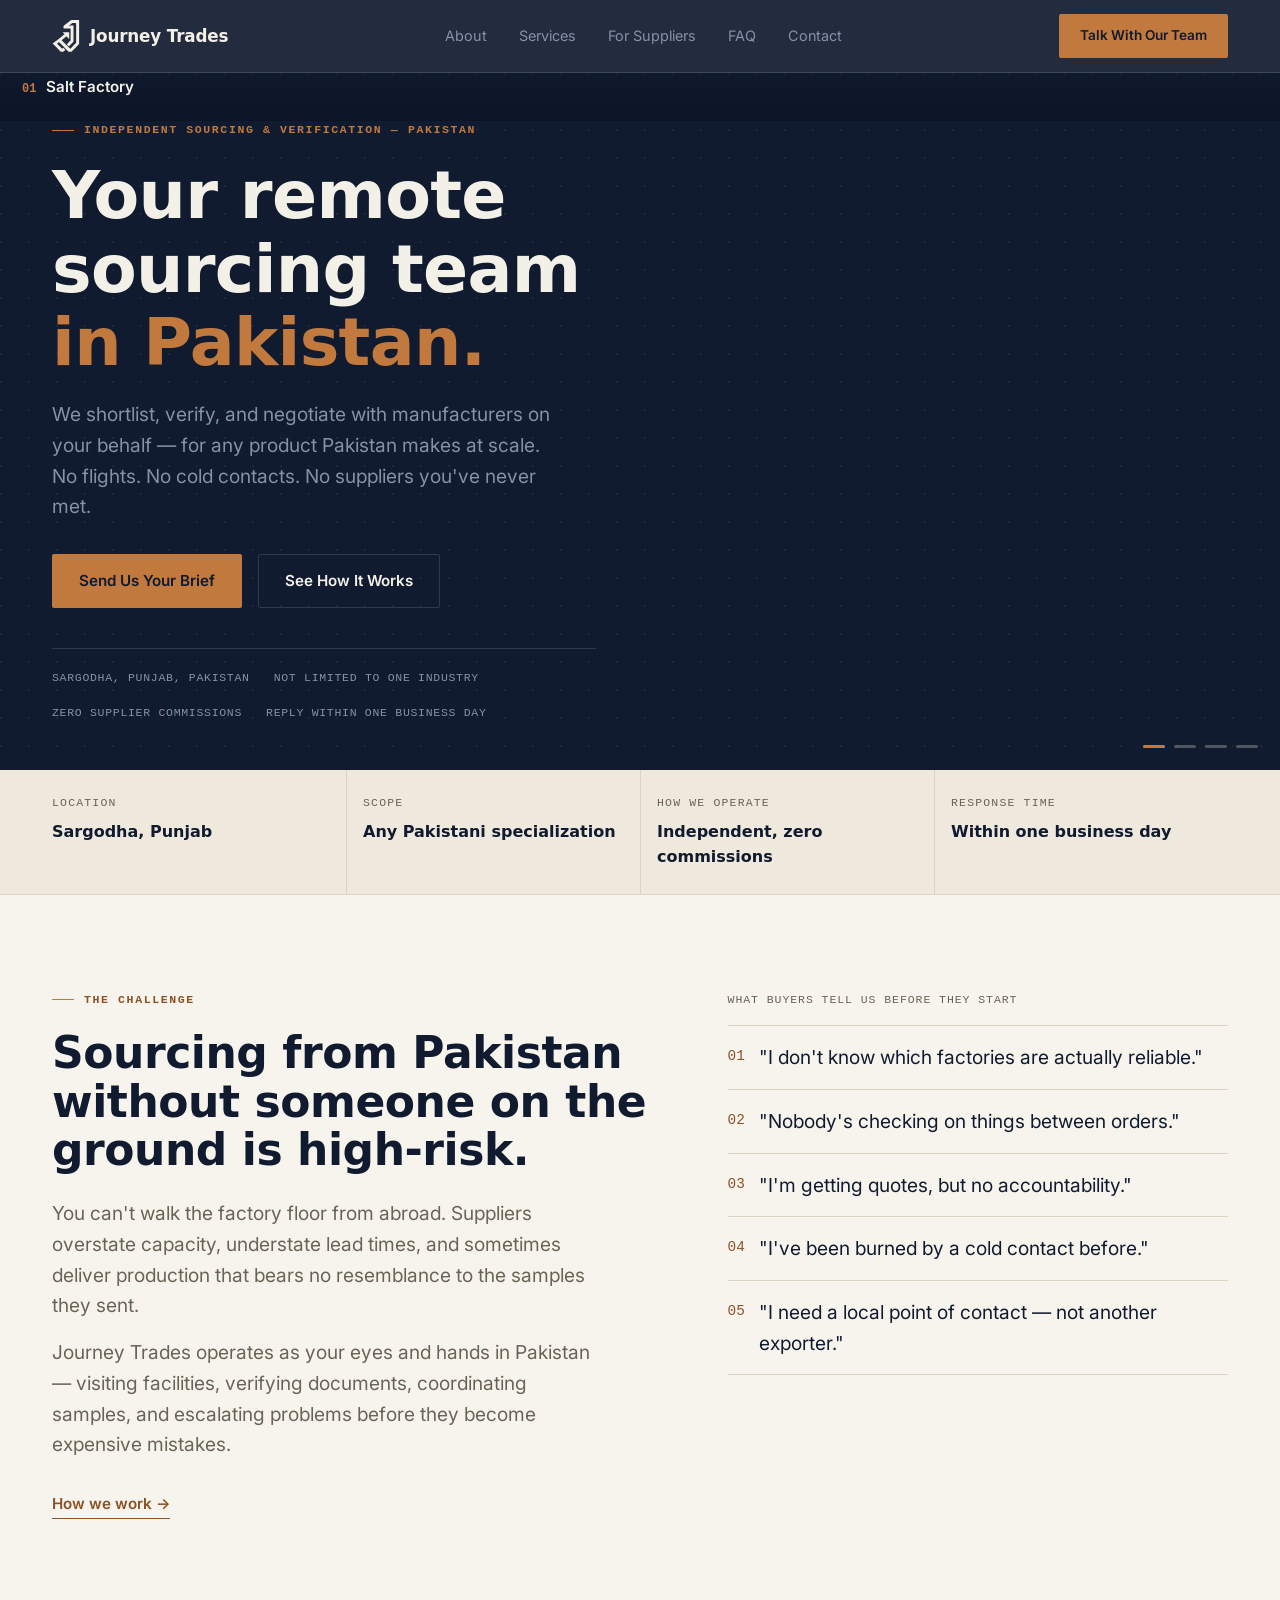
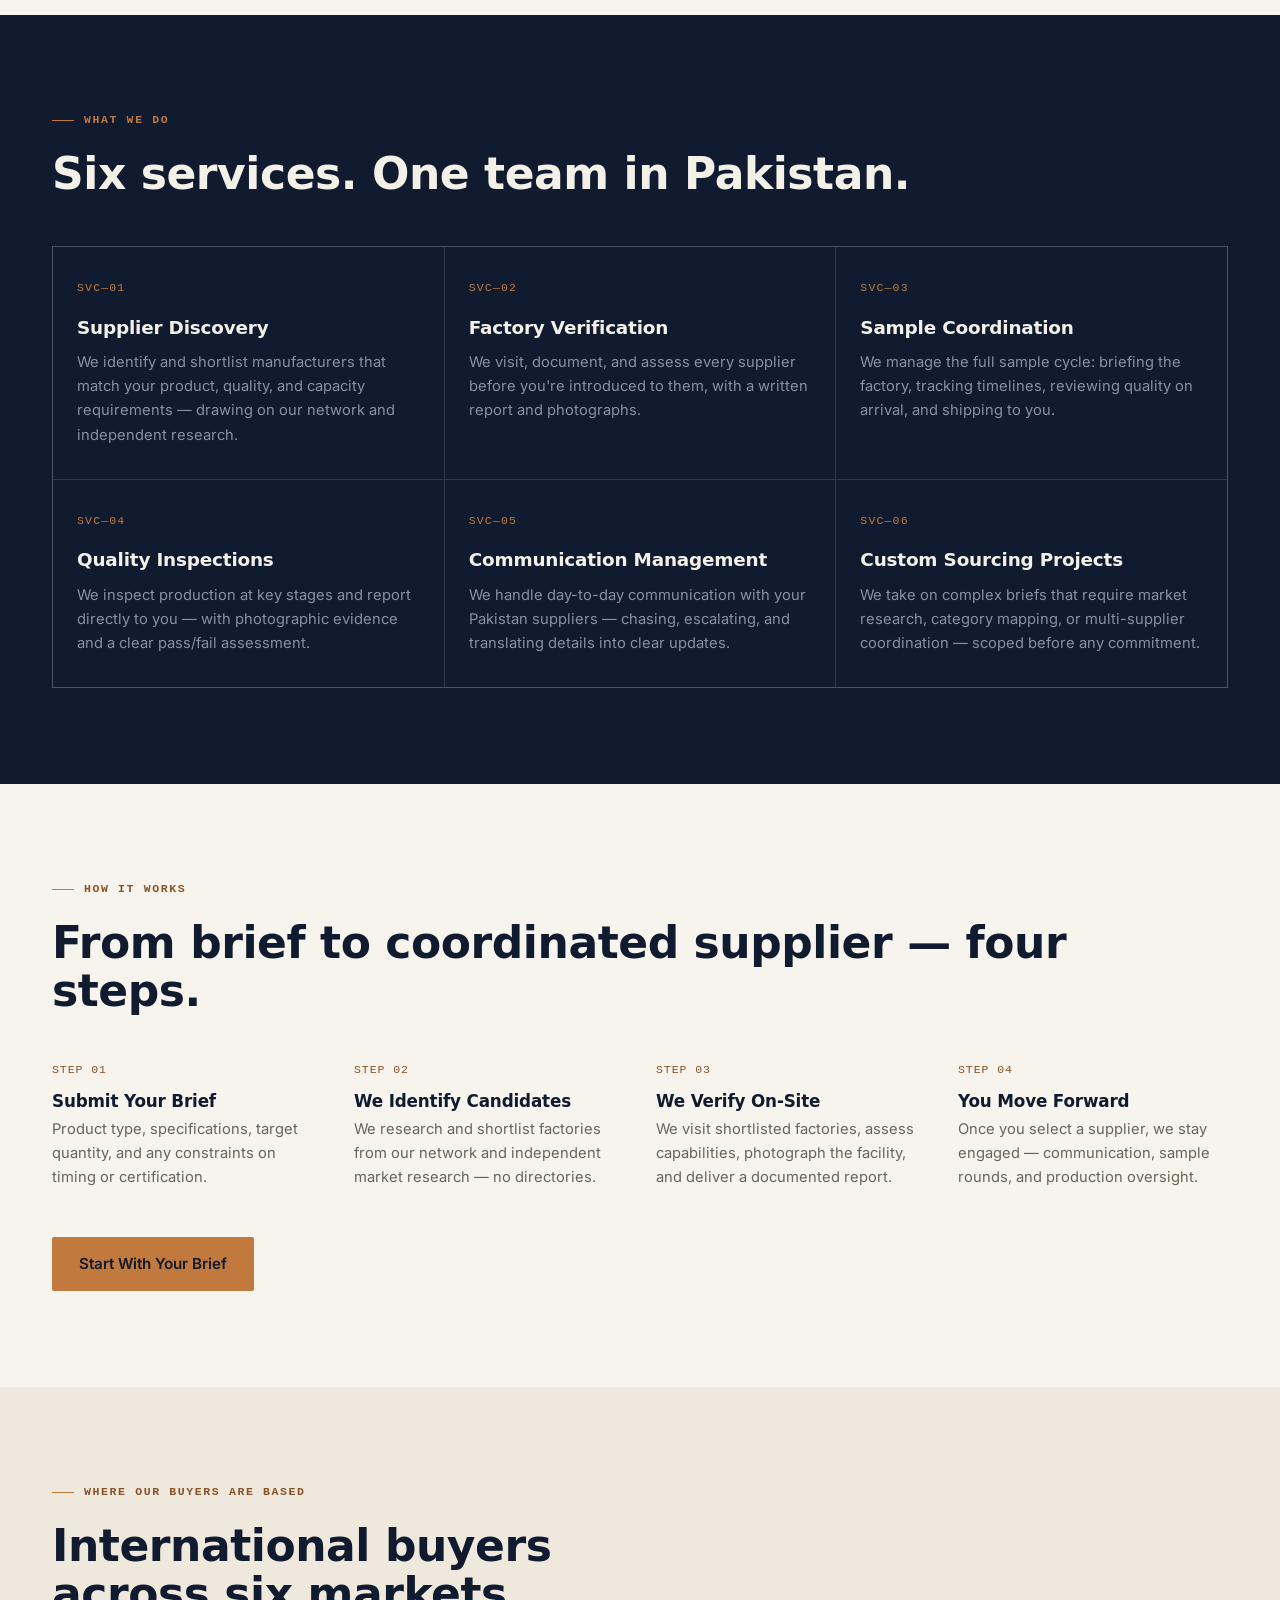
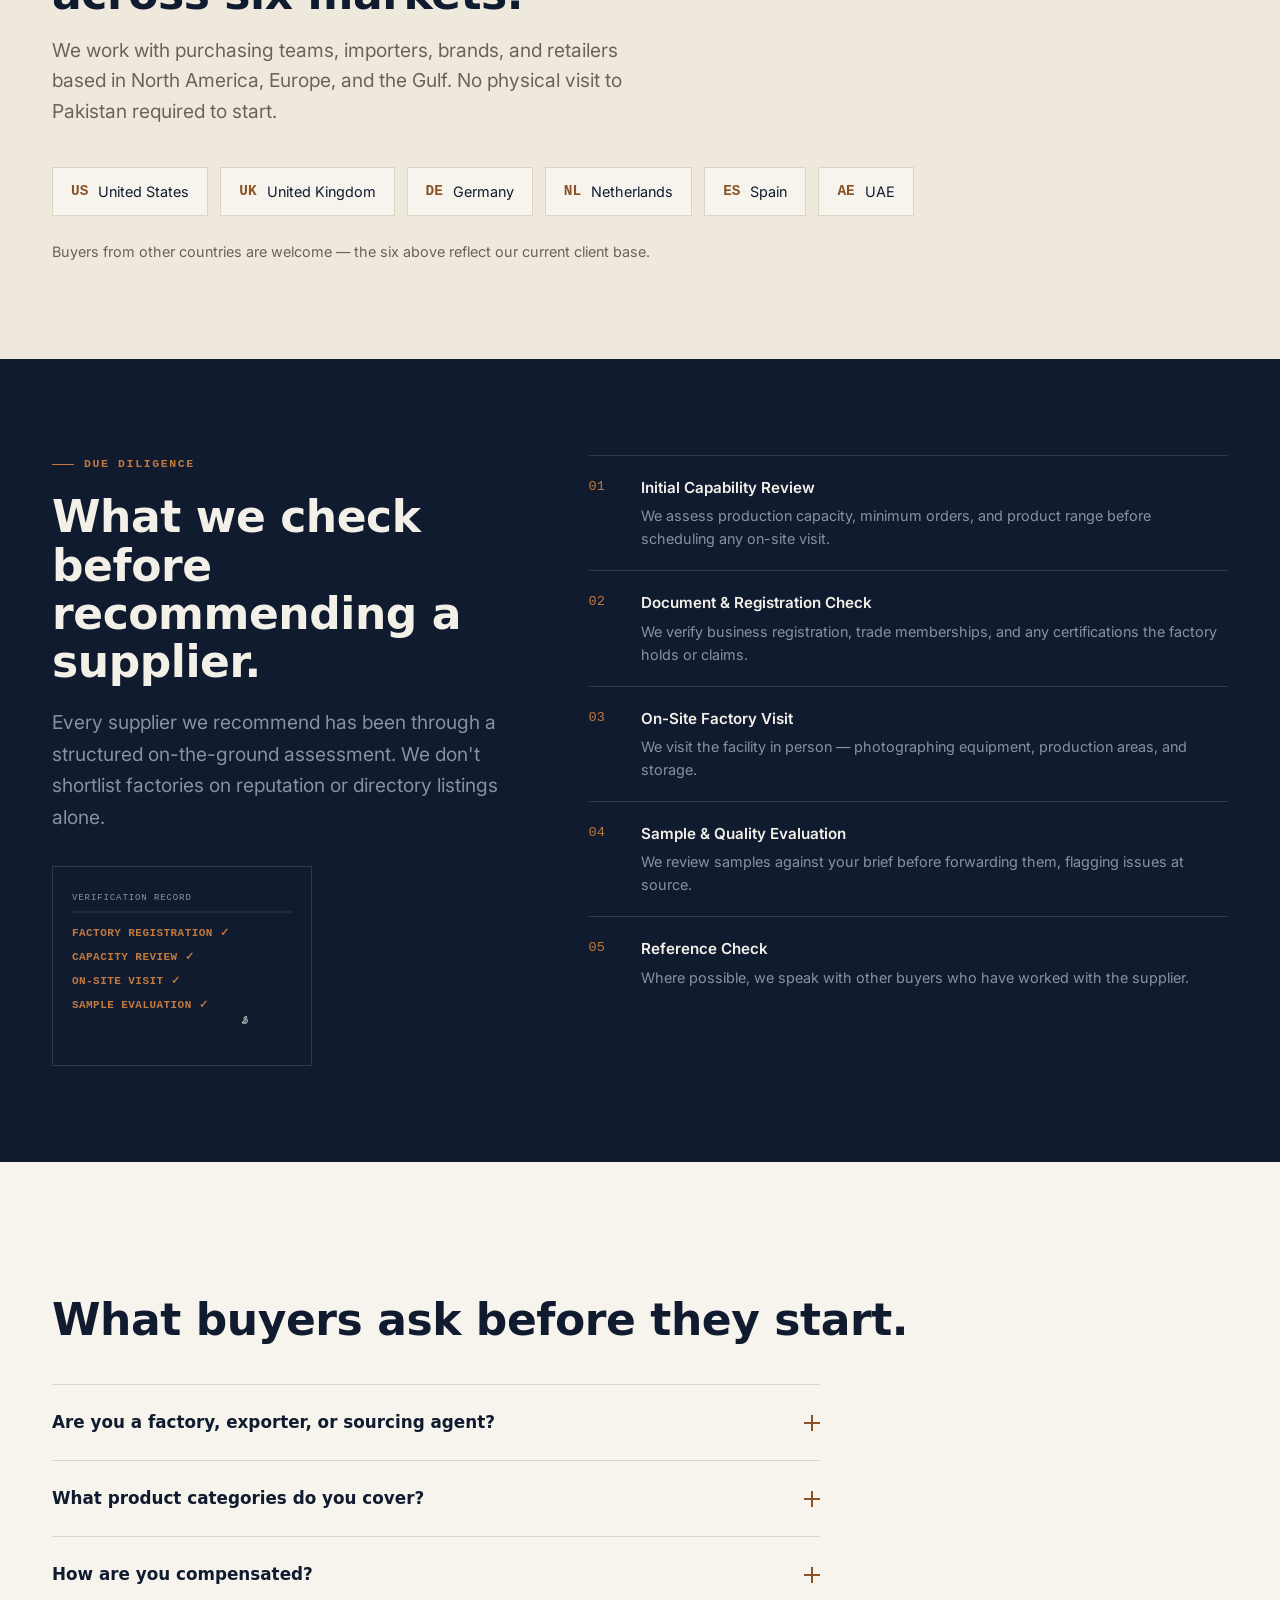
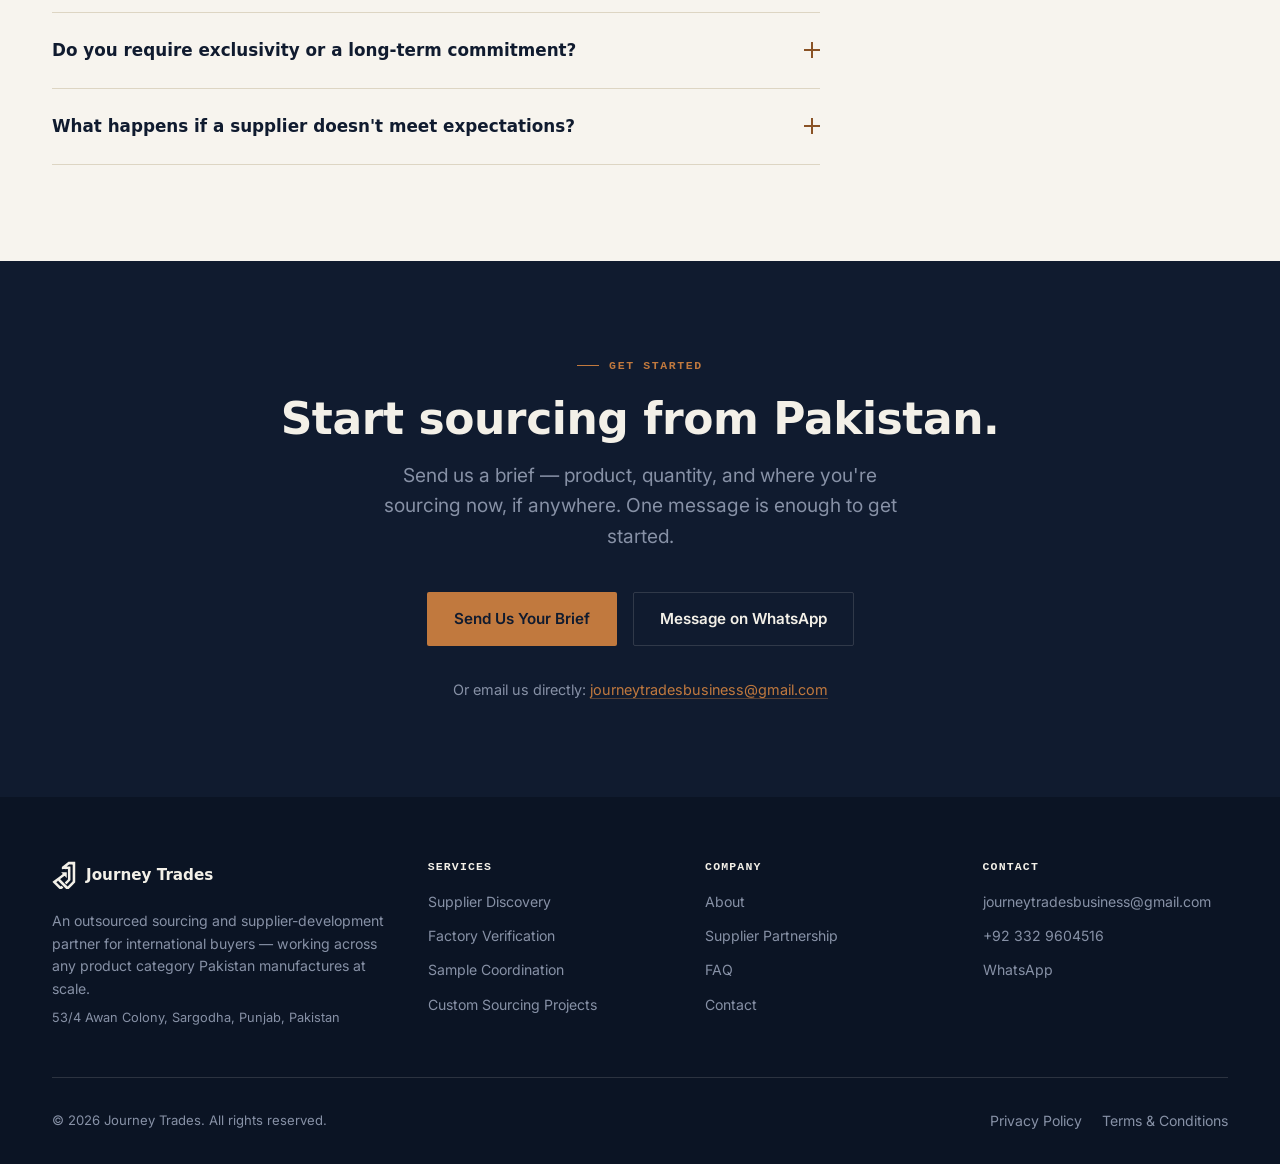
==== commit f9ce500e: "Add files via upload" ====
--- a/index.html
+++ b/index.html
@@ -54,6 +54,39 @@
 
   <!-- HERO -->
   <section class="hero">
+    <div class="hero__bg" aria-roledescription="carousel" aria-label="Journey Trades background photography">
+      <div class="carousel__track">
+
+        <figure class="carousel__slide is-active" data-slide="0">
+          <img class="carousel__photo" src="assets/images/hero-01.jpg" alt="">
+          <figcaption class="carousel__caption"><span class="carousel__caption-num">01</span>Salt Factory</figcaption>
+        </figure>
+
+        <figure class="carousel__slide" data-slide="1">
+          <img class="carousel__photo" src="assets/images/hero-02.jpg" alt="">
+          <figcaption class="carousel__caption"><span class="carousel__caption-num">02</span>Rice Fields</figcaption>
+        </figure>
+
+        <figure class="carousel__slide" data-slide="2">
+          <img class="carousel__photo" src="assets/images/hero-03.jpg" alt="">
+          <figcaption class="carousel__caption"><span class="carousel__caption-num">03</span>Paddy Fields</figcaption>
+        </figure>
+
+        <figure class="carousel__slide" data-slide="3">
+          <img class="carousel__photo" src="assets/images/hero-04.jpg" alt="">
+          <figcaption class="carousel__caption"><span class="carousel__caption-num">04</span>Cattle Farm</figcaption>
+        </figure>
+
+      </div>
+      <div class="carousel__dots" role="tablist" aria-label="Choose photo">
+        <button class="carousel__dot is-active" data-slide-to="0" role="tab" aria-selected="true" aria-label="Slide 1"></button>
+        <button class="carousel__dot" data-slide-to="1" role="tab" aria-selected="false" aria-label="Slide 2"></button>
+        <button class="carousel__dot" data-slide-to="2" role="tab" aria-selected="false" aria-label="Slide 3"></button>
+        <button class="carousel__dot" data-slide-to="3" role="tab" aria-selected="false" aria-label="Slide 4"></button>
+      </div>
+    </div>
+    <div class="hero__overlay" aria-hidden="true"></div>
+
     <div class="container hero__inner">
     <div class="hero__content">
       <div class="eyebrow">Independent Sourcing &amp; Verification — Pakistan</div>
@@ -68,38 +101,6 @@
         <span class="hero__trust-item">Not limited to one industry</span>
         <span class="hero__trust-item">Zero supplier commissions</span>
         <span class="hero__trust-item">Reply within one business day</span>
-      </div>
-    </div>
-
-    <div class="hero__carousel" aria-roledescription="carousel" aria-label="Journey Trades field photography">
-      <div class="carousel__track">
-
-        <figure class="carousel__slide is-active" data-slide="0">
-          <img class="carousel__photo" src="assets/images/hero-01.jpg" alt="">
-          <figcaption class="carousel__caption"><span class="carousel__caption-num">01</span>Journey Trades</figcaption>
-        </figure>
-
-        <figure class="carousel__slide" data-slide="1">
-          <img class="carousel__photo" src="assets/images/hero-02.jpg" alt="">
-          <figcaption class="carousel__caption"><span class="carousel__caption-num">02</span>Journey Trades</figcaption>
-        </figure>
-
-        <figure class="carousel__slide" data-slide="2">
-          <img class="carousel__photo" src="assets/images/hero-03.jpg" alt="">
-          <figcaption class="carousel__caption"><span class="carousel__caption-num">03</span>Journey Trades</figcaption>
-        </figure>
-
-        <figure class="carousel__slide" data-slide="3">
-          <img class="carousel__photo" src="assets/images/hero-04.jpg" alt="">
-          <figcaption class="carousel__caption"><span class="carousel__caption-num">04</span>Journey Trades</figcaption>
-        </figure>
-
-      </div>
-      <div class="carousel__dots" role="tablist" aria-label="Choose photo">
-        <button class="carousel__dot is-active" data-slide-to="0" role="tab" aria-selected="true" aria-label="Slide 1"></button>
-        <button class="carousel__dot" data-slide-to="1" role="tab" aria-selected="false" aria-label="Slide 2"></button>
-        <button class="carousel__dot" data-slide-to="2" role="tab" aria-selected="false" aria-label="Slide 3"></button>
-        <button class="carousel__dot" data-slide-to="3" role="tab" aria-selected="false" aria-label="Slide 4"></button>
       </div>
     </div>
     </div>
--- a/css/style.css
+++ b/css/style.css
@@ -184,6 +184,8 @@
 .carousel__placeholder{ position:relative; width:100%; height:100%; background:radial-gradient(120% 90% at 30% 15%, var(--ink-2), var(--ink)); display:flex; align-items:center; justify-content:center; color:var(--muted-dark); overflow:hidden; }
 .carousel__placeholder svg{ width:34%; height:34%; transform:scale(1.1); transition:transform 3400ms var(--ease-out); }
 .carousel__slide.is-active .carousel__placeholder svg{ transform:scale(1); }
+.carousel__photo{ width:100%; height:100%; object-fit:cover; display:block; transform:scale(1.1); transition:transform 3400ms var(--ease-out); }
+.carousel__slide.is-active .carousel__photo{ transform:scale(1); }
 .carousel__placeholder-label{ position:absolute; top:18px; left:18px; font-family:var(--font-mono); font-size:9px; letter-spacing:0.08em; color:var(--muted-dark); text-transform:uppercase; border:1px dashed var(--line-dark); padding:5px 9px; }
 .carousel__caption{ position:absolute; left:0; right:0; bottom:0; margin:0; padding:22px; background:linear-gradient(0deg, rgba(11,20,36,0.92), transparent); display:flex; align-items:baseline; gap:10px; font-weight:600; color:var(--text-paper); font-size:0.95rem; }
 .carousel__caption-num{ font-family:var(--font-mono); font-size:0.75rem; color:var(--signal); font-weight:600; }
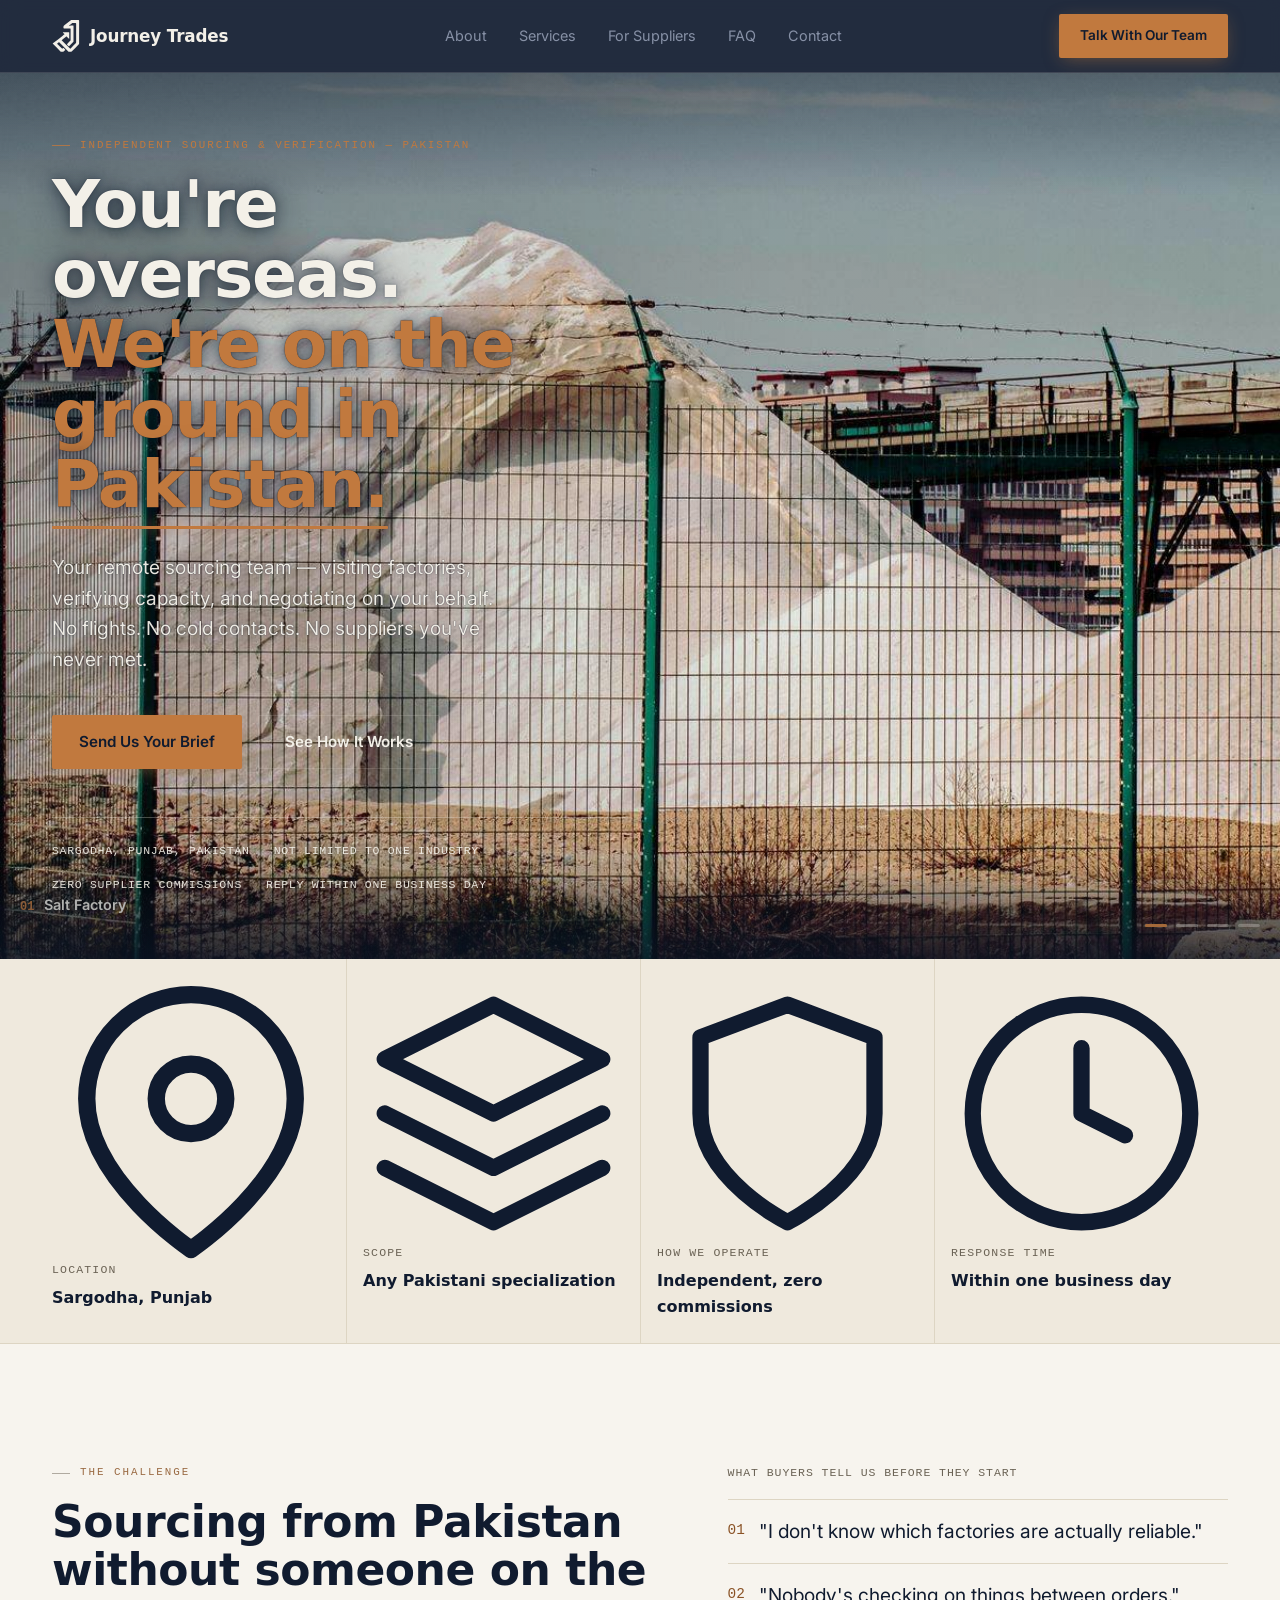
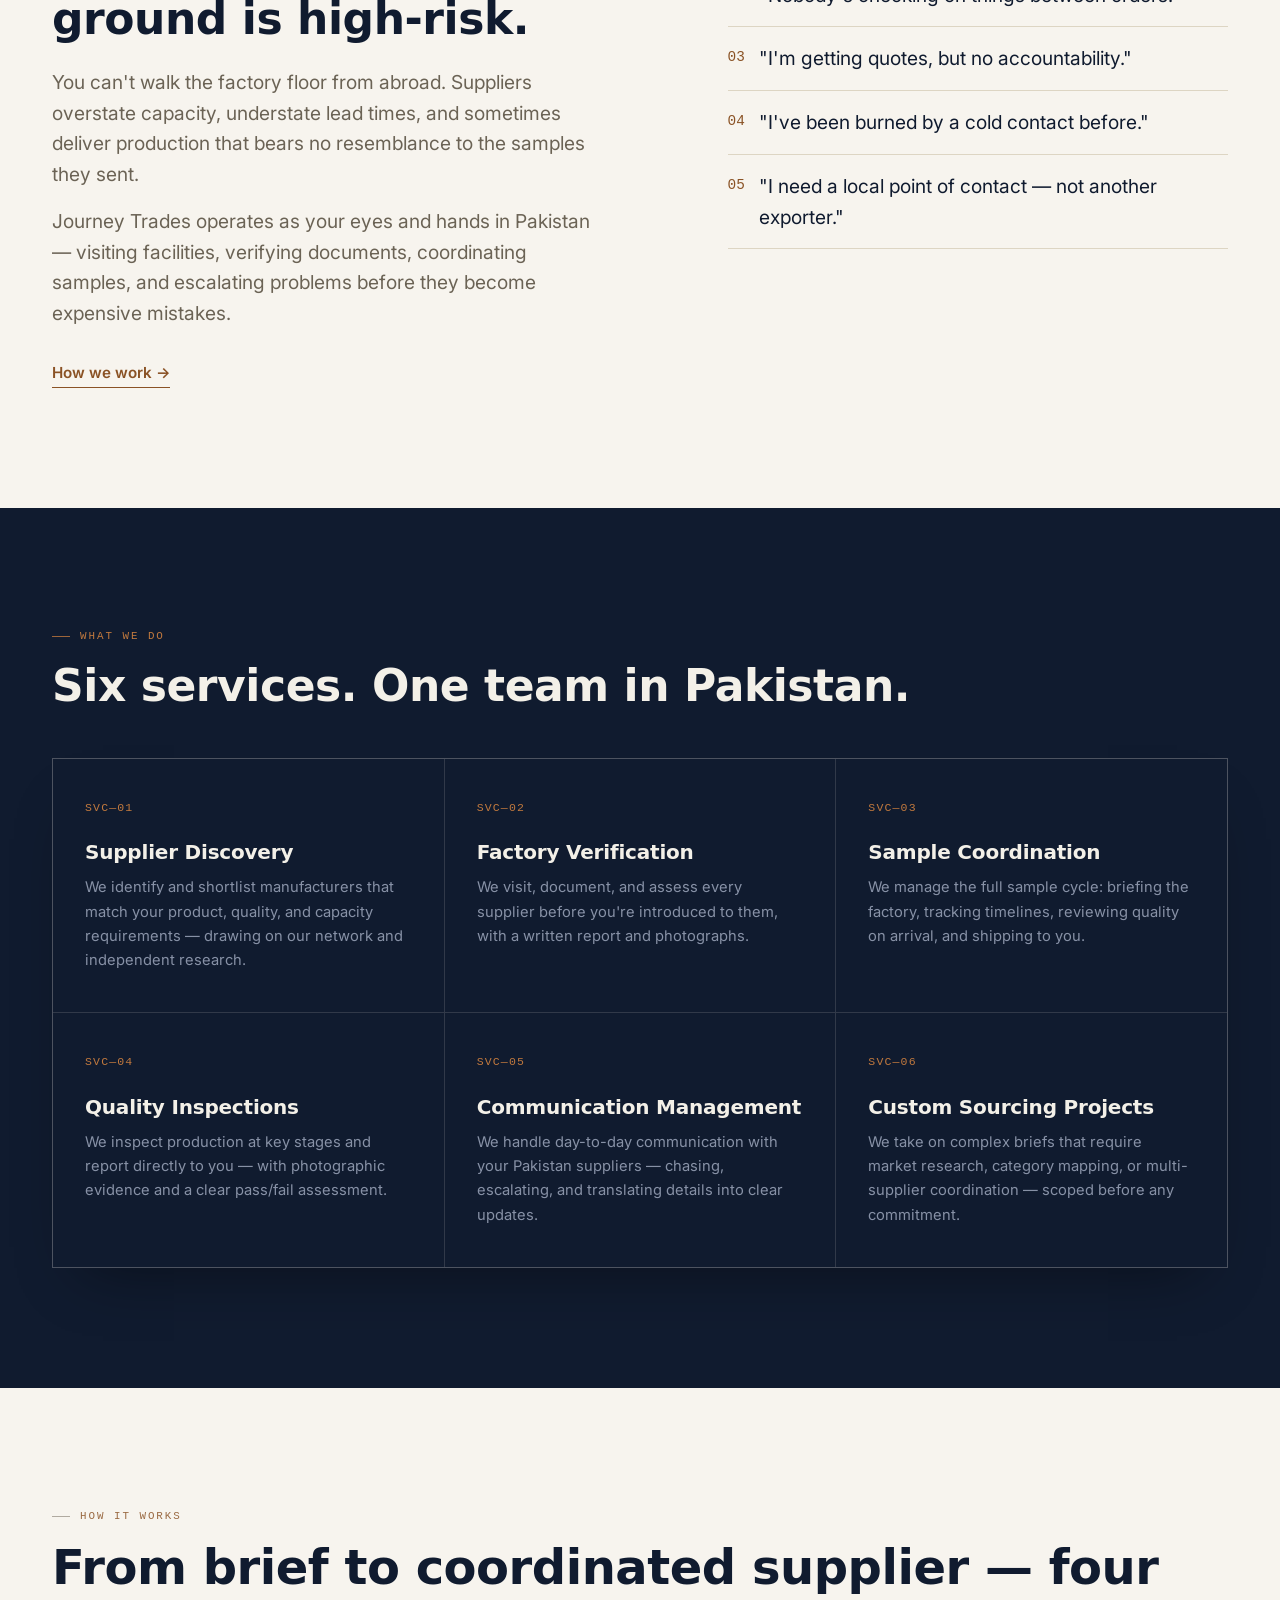
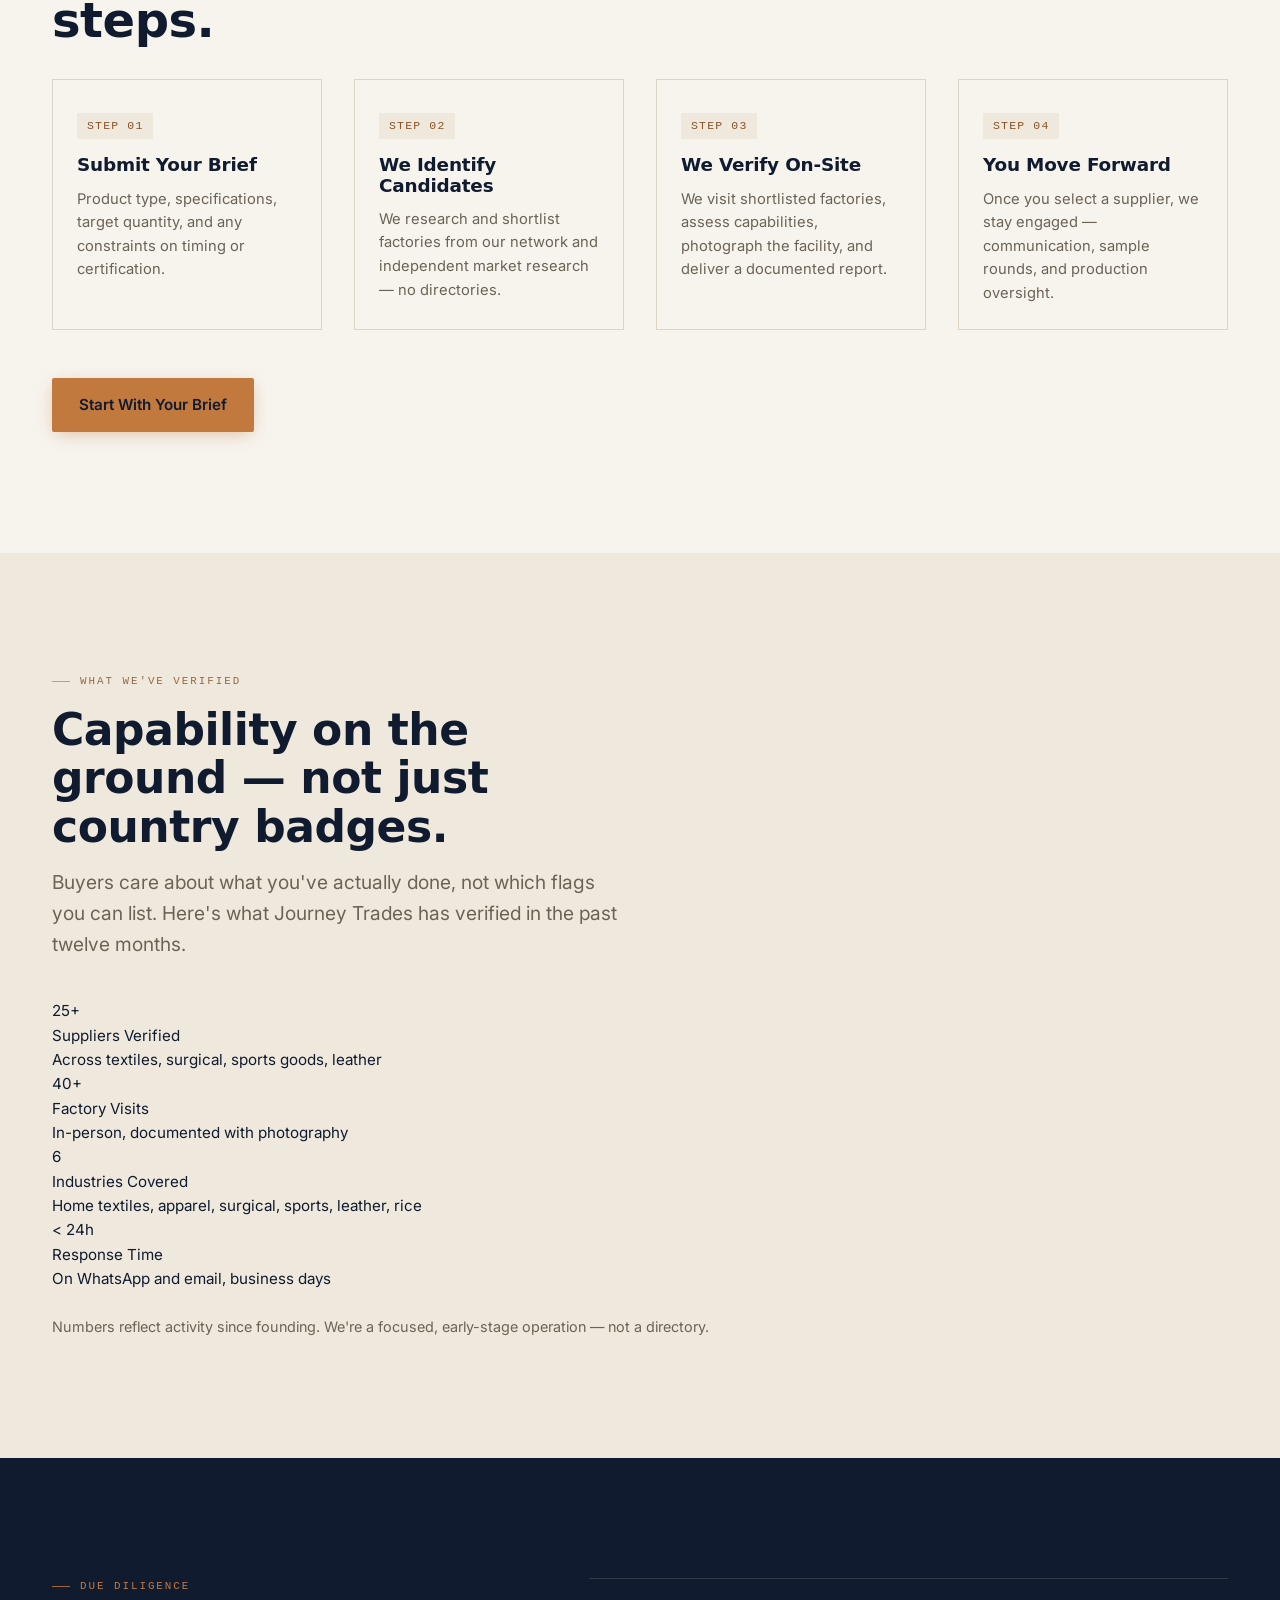
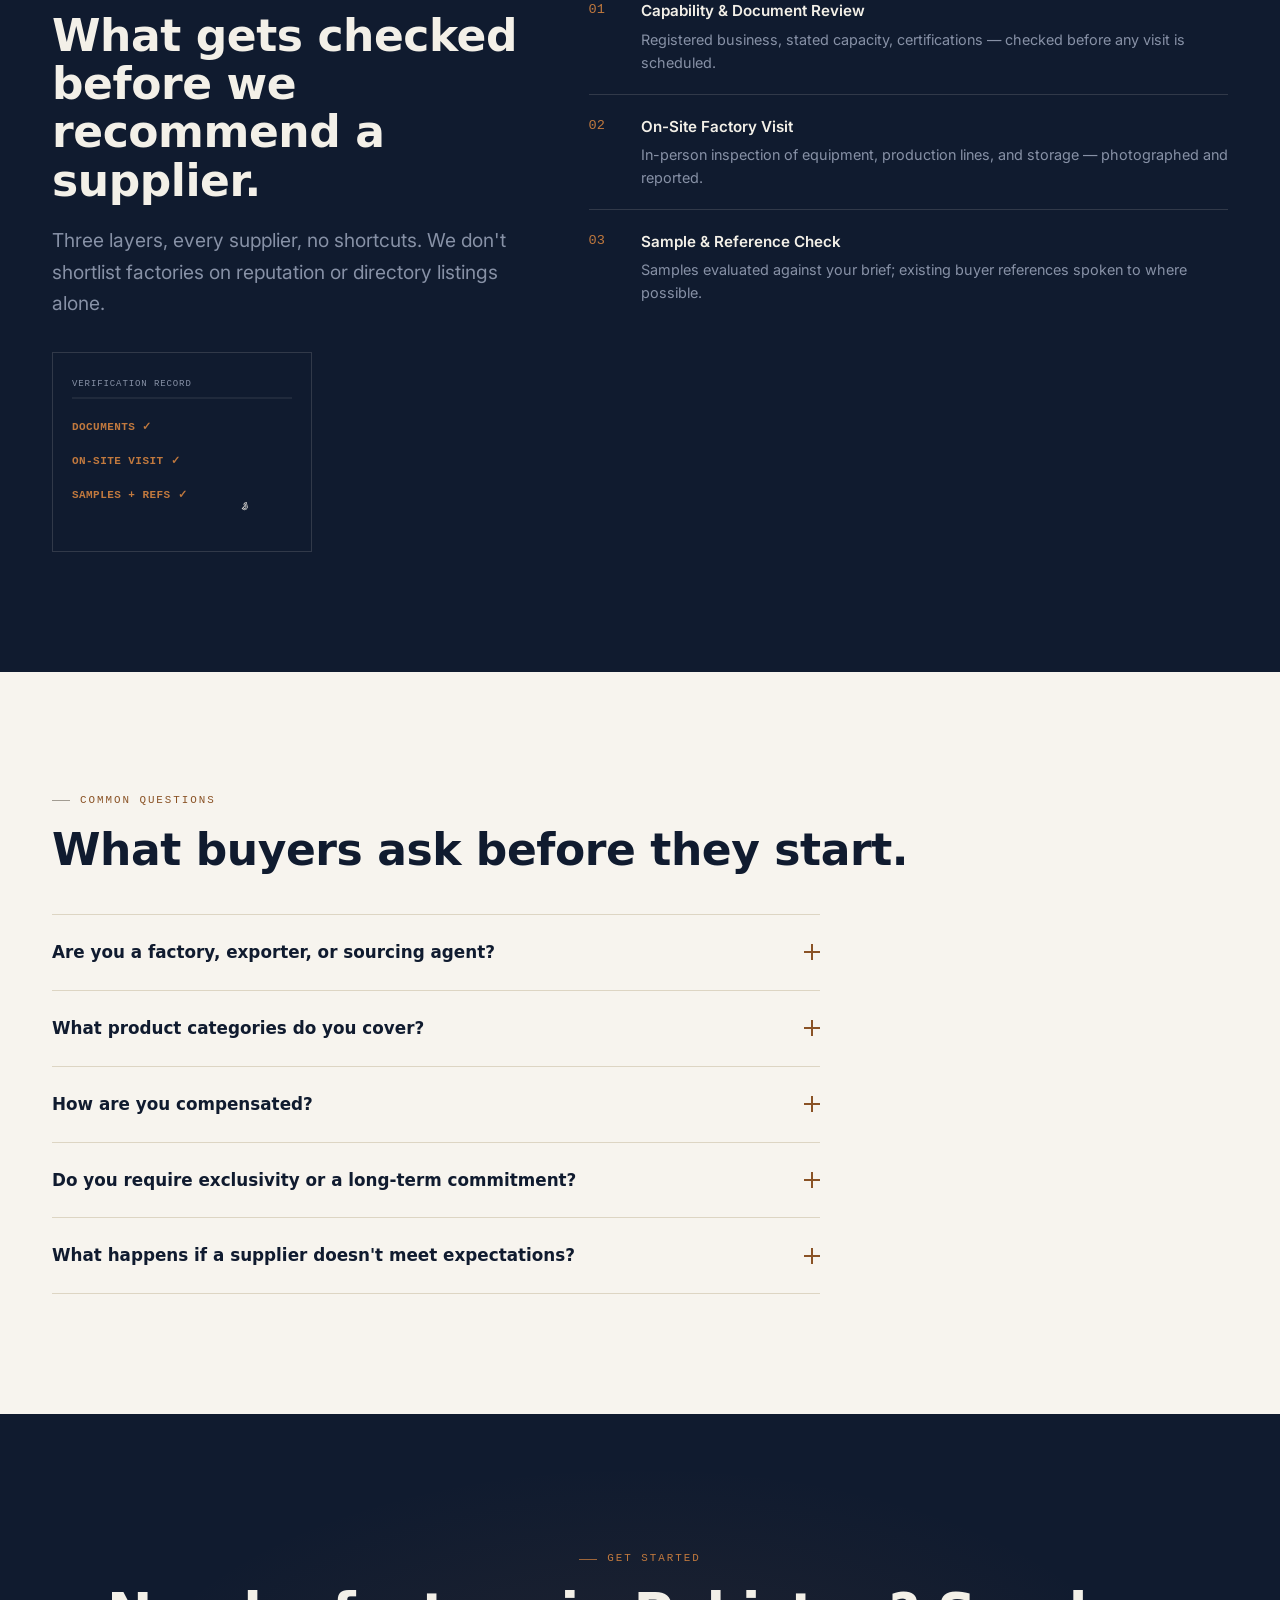
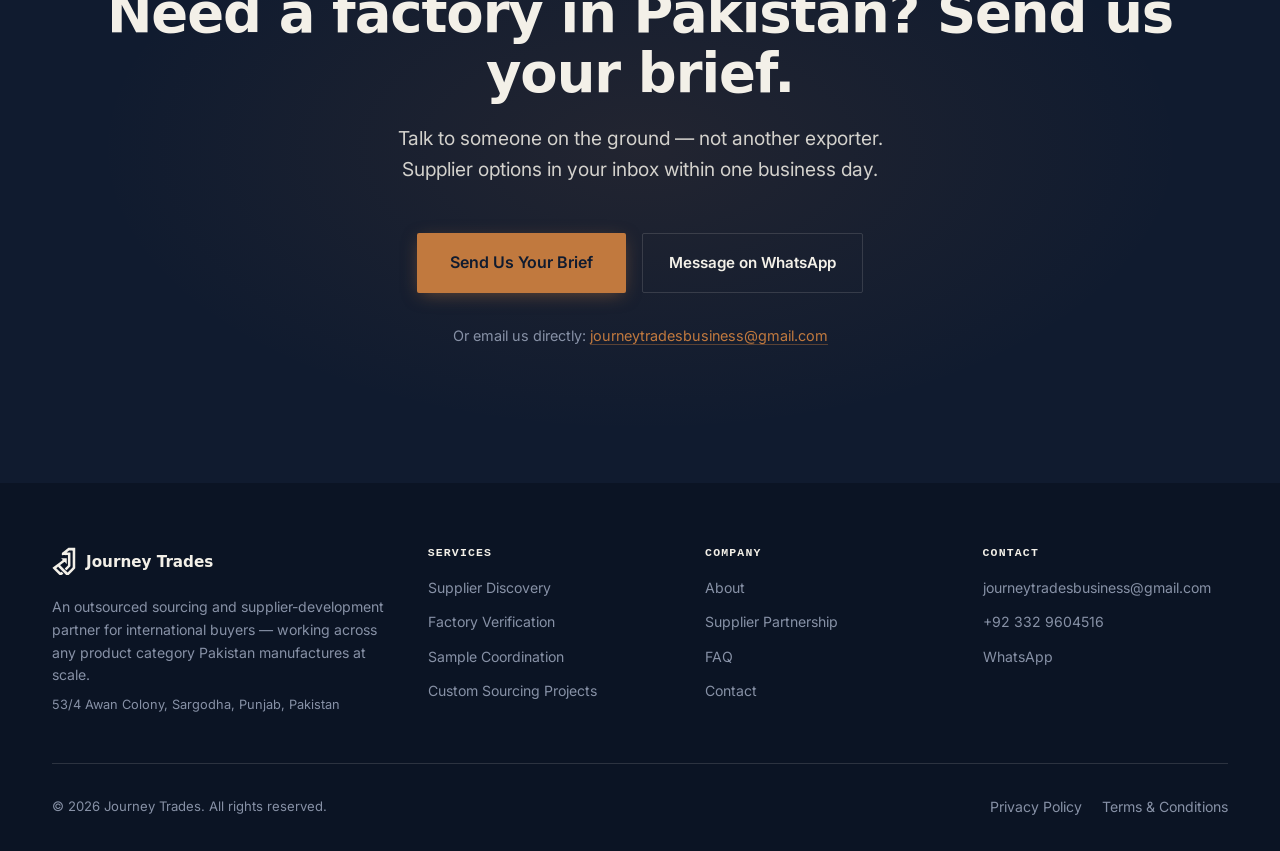
==== commit f136c4fd: "Add files via upload" ====
--- a/index.html
+++ b/index.html
@@ -90,8 +90,8 @@
     <div class="container hero__inner">
     <div class="hero__content">
       <div class="eyebrow">Independent Sourcing &amp; Verification — Pakistan</div>
-      <h1 class="hero__title">Your remote sourcing team <em>in Pakistan.</em></h1>
-      <p class="hero__sub">We shortlist, verify, and negotiate with manufacturers on your behalf — for any product Pakistan makes at scale. No flights. No cold contacts. No suppliers you've never met.</p>
+      <h1 class="hero__title">You're overseas. <em>We're on the ground in Pakistan.</em></h1>
+      <p class="hero__sub">Your remote sourcing team — visiting factories, verifying capacity, and negotiating on your behalf. No flights. No cold contacts. No suppliers you've never met.</p>
       <div class="hero__actions">
         <a href="/contact" class="btn btn--copper">Send Us Your Brief</a>
         <a href="/services" class="btn btn--outline-light">See How It Works</a>
@@ -109,10 +109,22 @@
   <!-- PROOF STRIP -->
   <div class="strip">
     <div class="container strip__grid">
-      <div class="strip__item"><span class="strip__label">Location</span><span class="strip__value">Sargodha, Punjab</span></div>
-      <div class="strip__item"><span class="strip__label">Scope</span><span class="strip__value">Any Pakistani specialization</span></div>
-      <div class="strip__item"><span class="strip__label">How We Operate</span><span class="strip__value">Independent, zero commissions</span></div>
-      <div class="strip__item"><span class="strip__label">Response Time</span><span class="strip__value">Within one business day</span></div>
+      <div class="strip__item">
+        <svg class="strip__icon" viewBox="0 0 24 24" fill="none" stroke="currentColor" stroke-width="1.5" stroke-linecap="round" stroke-linejoin="round" aria-hidden="true"><path d="M21 10c0 7-9 13-9 13s-9-6-9-13a9 9 0 0 1 18 0z"/><circle cx="12" cy="10" r="3"/></svg>
+        <div class="strip__text"><span class="strip__label">Location</span><span class="strip__value">Sargodha, Punjab</span></div>
+      </div>
+      <div class="strip__item">
+        <svg class="strip__icon" viewBox="0 0 24 24" fill="none" stroke="currentColor" stroke-width="1.5" stroke-linecap="round" stroke-linejoin="round" aria-hidden="true"><polygon points="12 2 2 7 12 12 22 7 12 2"/><polyline points="2 17 12 22 22 17"/><polyline points="2 12 12 17 22 12"/></svg>
+        <div class="strip__text"><span class="strip__label">Scope</span><span class="strip__value">Any Pakistani specialization</span></div>
+      </div>
+      <div class="strip__item">
+        <svg class="strip__icon" viewBox="0 0 24 24" fill="none" stroke="currentColor" stroke-width="1.5" stroke-linecap="round" stroke-linejoin="round" aria-hidden="true"><path d="M12 22s8-4 8-10V5l-8-3-8 3v7c0 6 8 10 8 10z"/></svg>
+        <div class="strip__text"><span class="strip__label">How We Operate</span><span class="strip__value">Independent, zero commissions</span></div>
+      </div>
+      <div class="strip__item">
+        <svg class="strip__icon" viewBox="0 0 24 24" fill="none" stroke="currentColor" stroke-width="1.5" stroke-linecap="round" stroke-linejoin="round" aria-hidden="true"><circle cx="12" cy="12" r="10"/><polyline points="12 6 12 12 16 14"/></svg>
+        <div class="strip__text"><span class="strip__label">Response Time</span><span class="strip__value">Within one business day</span></div>
+      </div>
     </div>
   </div>
 
@@ -174,23 +186,37 @@
     </div>
   </section>
 
-  <!-- MARKETS -->
+  <!-- CAPABILITY METRICS (replaces country tags) -->
   <section class="section markets">
     <div class="container">
       <div class="markets__head fade-up">
-        <div class="eyebrow eyebrow--dark">Where our buyers are based</div>
-        <h2 class="markets__title">International buyers across six markets.</h2>
-        <p class="markets__sub">We work with purchasing teams, importers, brands, and retailers based in North America, Europe, and the Gulf. No physical visit to Pakistan required to start.</p>
-      </div>
-      <div class="markets__grid">
-        <span class="tag fade-up"><span class="tag__code">US</span><span class="tag__name">United States</span></span>
-        <span class="tag fade-up" style="transition-delay:40ms"><span class="tag__code">UK</span><span class="tag__name">United Kingdom</span></span>
-        <span class="tag fade-up" style="transition-delay:80ms"><span class="tag__code">DE</span><span class="tag__name">Germany</span></span>
-        <span class="tag fade-up" style="transition-delay:120ms"><span class="tag__code">NL</span><span class="tag__name">Netherlands</span></span>
-        <span class="tag fade-up" style="transition-delay:160ms"><span class="tag__code">ES</span><span class="tag__name">Spain</span></span>
-        <span class="tag fade-up" style="transition-delay:200ms"><span class="tag__code">AE</span><span class="tag__name">UAE</span></span>
-      </div>
-      <p class="markets__note">Buyers from other countries are welcome — the six above reflect our current client base.</p>
+        <div class="eyebrow eyebrow--dark">What we've verified</div>
+        <h2 class="markets__title">Capability on the ground — not just country badges.</h2>
+        <p class="markets__sub">Buyers care about what you've actually done, not which flags you can list. Here's what Journey Trades has verified in the past twelve months.</p>
+      </div>
+      <div class="cap-grid">
+        <div class="cap fade-up">
+          <div class="cap__value">25+</div>
+          <div class="cap__label">Suppliers Verified</div>
+          <div class="cap__note">Across textiles, surgical, sports goods, leather</div>
+        </div>
+        <div class="cap fade-up" style="transition-delay:60ms">
+          <div class="cap__value">40+</div>
+          <div class="cap__label">Factory Visits</div>
+          <div class="cap__note">In-person, documented with photography</div>
+        </div>
+        <div class="cap fade-up" style="transition-delay:120ms">
+          <div class="cap__value">6</div>
+          <div class="cap__label">Industries Covered</div>
+          <div class="cap__note">Home textiles, apparel, surgical, sports, leather, rice</div>
+        </div>
+        <div class="cap fade-up" style="transition-delay:180ms">
+          <div class="cap__value">&lt; 24h</div>
+          <div class="cap__label">Response Time</div>
+          <div class="cap__note">On WhatsApp and email, business days</div>
+        </div>
+      </div>
+      <p class="markets__note">Numbers reflect activity since founding. We're a focused, early-stage operation — not a directory.</p>
     </div>
   </section>
 
@@ -199,27 +225,24 @@
     <div class="container verify__layout">
       <div class="fade-up">
         <div class="eyebrow">Due diligence</div>
-        <h2 class="verify__title">What we check before recommending a supplier.</h2>
-        <p class="verify__body">Every supplier we recommend has been through a structured on-the-ground assessment. We don't shortlist factories on reputation or directory listings alone.</p>
+        <h2 class="verify__title">What gets checked before we recommend a supplier.</h2>
+        <p class="verify__body">Three layers, every supplier, no shortcuts. We don't shortlist factories on reputation or directory listings alone.</p>
         <svg viewBox="0 0 260 200" style="max-width:260px;">
           <rect x="0.5" y="0.5" width="259" height="199" fill="none" stroke="var(--line-dark)"/>
           <text x="20" y="34" class="rd-hub-sub" style="font-size:9px;">VERIFICATION RECORD</text>
           <line x1="20" y1="46" x2="240" y2="46" stroke="var(--line-dark)"/>
-          <text x="20" y="70" class="rd-code" style="font-size:11px;">FACTORY REGISTRATION ✓</text>
-          <text x="20" y="94" class="rd-code" style="font-size:11px;">CAPACITY REVIEW ✓</text>
-          <text x="20" y="118" class="rd-code" style="font-size:11px;">ON-SITE VISIT ✓</text>
-          <text x="20" y="142" class="rd-code" style="font-size:11px;">SAMPLE EVALUATION ✓</text>
+          <text x="20" y="78" class="rd-code" style="font-size:11px;">DOCUMENTS ✓</text>
+          <text x="20" y="112" class="rd-code" style="font-size:11px;">ON-SITE VISIT ✓</text>
+          <text x="20" y="146" class="rd-code" style="font-size:11px;">SAMPLES + REFS ✓</text>
           <g transform="translate(178,150) rotate(-12) scale(0.026)" opacity="0.9">
             <path class="rd-hub-icon" d="M492.219360,255.719696 C487.970673,251.401764 483.965637,247.331940 479.997284,243.299408 C481.773834,241.290131 483.369568,241.736816 484.786346,241.733704 C500.950500,241.697998 517.115051,241.760742 533.278870,241.675629 C536.532776,241.658493 538.229919,242.593063 538.214355,246.176392 C538.138489,263.673279 538.195129,281.170685 538.187622,298.667908 C538.187256,299.475739 538.202148,300.349670 537.248962,300.984955 C535.290833,301.412384 534.532166,299.639404 533.427429,298.526733 C528.144592,293.205994 522.882629,287.864319 517.635010,282.508728 C516.017578,280.857971 514.525269,279.582428 512.106262,281.442688 C497.848846,292.407104 483.533447,303.296173 469.249542,314.226257 C469.011902,314.408142 468.924530,314.786438 468.872314,314.881500 C494.978088,340.527435 521.039734,366.130005 547.777771,392.397064 C550.860657,389.139160 555.244202,384.400482 559.742493,379.773346 C572.284668,366.872040 584.827454,353.970581 597.484985,341.183014 C600.006348,338.635864 601.158508,335.977844 601.152100,332.351929 C601.053955,276.360565 601.016846,220.368958 601.138489,164.377777 C601.148865,159.608215 599.744385,157.890137 594.889404,158.078583 C586.236511,158.414490 577.562073,158.185883 568.896851,158.221893 C567.082275,158.229431 565.195679,157.996155 563.598877,159.205017 C554.478271,166.109589 545.360718,173.018188 536.156189,179.990524 C537.889099,181.886978 539.625610,181.592804 541.217590,181.585632 C551.380310,181.539932 561.548218,181.598801 571.702759,181.267838 C575.767700,181.135345 577.372253,182.289490 577.363159,186.539581 C577.265991,232.199249 577.288330,277.859222 577.348022,323.519012 C577.351562,326.256561 576.355835,328.283813 574.530151,330.162781 C562.570923,342.470795 550.576233,354.745850 538.759583,367.189697 C536.109314,369.980621 534.418335,369.785675 531.954956,367.059418 C528.161133,362.860901 524.103699,358.885468 519.976135,355.009216 C517.406128,352.595734 517.024597,350.875061 519.827148,348.115173 C529.203430,338.881683 538.237244,329.301453 547.532532,319.984039 C549.837402,317.673645 550.729797,315.225372 550.720886,311.995819 C550.630432,279.167633 550.588562,246.338837 550.731201,213.511063 C550.749634,209.265808 549.271851,208.119171 545.238403,208.156525 C527.575867,208.320053 509.909210,208.088135 492.248108,208.314621 C487.396088,208.376831 485.508484,207.134674 485.556122,201.903229 C485.714783,184.478241 485.535400,184.493973 499.542938,173.908081 C517.348938,160.451614 535.152893,146.992111 552.895752,133.452637 C555.155579,131.728149 557.503235,130.980072 560.276611,130.983826 C581.106812,131.011978 601.937317,131.055344 622.766968,130.943924 C626.807556,130.922302 628.318054,132.323074 628.312683,136.488327 C628.223572,205.811172 628.248474,275.134186 628.276550,344.457153 C628.277588,346.911621 627.695251,348.962250 625.915466,350.777222 C604.217590,372.904419 582.559082,395.070221 560.886902,417.222687 C560.538513,417.578796 560.169983,417.923492 559.772217,418.221985 C554.971069,421.824646 533.644470,420.338440 529.401917,416.060669 C503.236969,389.678223 477.083954,363.283936 450.935394,336.885254 C445.846863,331.748047 445.846344,331.707733 440.229309,335.979370 C436.121277,339.103455 432.063232,342.293457 428.000671,345.476746 C427.767517,345.659454 427.695007,346.047119 427.432037,346.569000 C443.109436,361.708893 458.841797,376.901855 474.966919,392.474121 C476.721710,391.483978 478.832550,388.628113 481.294250,386.196716 C483.282410,384.233093 484.864899,384.271484 486.775757,386.243256 C491.181244,390.789246 495.623444,395.303986 500.180634,399.696655 C502.305176,401.744446 502.652954,403.499542 500.231781,405.450317 C499.845337,405.761688 499.527985,406.159149 499.180969,406.518982 C485.274841,420.939636 485.276093,420.915375 465.383636,419.879028 C462.577545,419.732819 460.314514,418.886597 458.288696,416.833862 C435.349701,393.589966 412.379608,370.376526 389.334137,347.238281 C386.774902,344.668762 386.963837,343.059631 389.784821,340.916809 C418.702850,318.951202 447.563599,296.910217 476.432800,274.880371 C482.764526,270.048645 489.066345,265.177734 495.222076,260.447754 C495.000000,258.157471 493.479034,257.229156 492.219360,255.719696 z" fill="var(--signal)"/>
           </g>
         </svg>
       </div>
       <div>
-        <div class="vstep fade-up"><span class="vstep__num">01</span><div><div class="vstep__name">Initial Capability Review</div><p class="vstep__desc">We assess production capacity, minimum orders, and product range before scheduling any on-site visit.</p></div></div>
-        <div class="vstep fade-up" style="transition-delay:70ms"><span class="vstep__num">02</span><div><div class="vstep__name">Document &amp; Registration Check</div><p class="vstep__desc">We verify business registration, trade memberships, and any certifications the factory holds or claims.</p></div></div>
-        <div class="vstep fade-up" style="transition-delay:140ms"><span class="vstep__num">03</span><div><div class="vstep__name">On-Site Factory Visit</div><p class="vstep__desc">We visit the facility in person — photographing equipment, production areas, and storage.</p></div></div>
-        <div class="vstep fade-up" style="transition-delay:210ms"><span class="vstep__num">04</span><div><div class="vstep__name">Sample &amp; Quality Evaluation</div><p class="vstep__desc">We review samples against your brief before forwarding them, flagging issues at source.</p></div></div>
-        <div class="vstep fade-up" style="transition-delay:280ms"><span class="vstep__num">05</span><div><div class="vstep__name">Reference Check</div><p class="vstep__desc">Where possible, we speak with other buyers who have worked with the supplier.</p></div></div>
+        <div class="vstep fade-up"><span class="vstep__num">01</span><div><div class="vstep__name">Capability &amp; Document Review</div><p class="vstep__desc">Registered business, stated capacity, certifications — checked before any visit is scheduled.</p></div></div>
+        <div class="vstep fade-up" style="transition-delay:70ms"><span class="vstep__num">02</span><div><div class="vstep__name">On-Site Factory Visit</div><p class="vstep__desc">In-person inspection of equipment, production lines, and storage — photographed and reported.</p></div></div>
+        <div class="vstep fade-up" style="transition-delay:140ms"><span class="vstep__num">03</span><div><div class="vstep__name">Sample &amp; Reference Check</div><p class="vstep__desc">Samples evaluated against your brief; existing buyer references spoken to where possible.</p></div></div>
       </div>
     </div>
   </section>
@@ -258,8 +281,8 @@
   <section class="section cta">
     <div class="container fade-up">
       <div class="eyebrow" style="justify-content:center;">Get started</div>
-      <h2 class="cta__title">Start sourcing from Pakistan.</h2>
-      <p class="cta__sub">Send us a brief — product, quantity, and where you're sourcing now, if anywhere. One message is enough to get started.</p>
+      <h2 class="cta__title">Need a factory in Pakistan? Send us your brief.</h2>
+      <p class="cta__sub">Talk to someone on the ground — not another exporter. Supplier options in your inbox within one business day.</p>
       <div class="cta__actions">
         <a href="/contact" class="btn btn--copper">Send Us Your Brief</a>
         <a href="https://wa.me/923329604516" class="btn btn--outline-light" target="_blank" rel="noopener">Message on WhatsApp</a>
--- a/css/style.css
+++ b/css/style.css
@@ -89,12 +89,14 @@
 
 .eyebrow{
   display:flex; align-items:center; gap:10px;
-  font-family:var(--font-mono); font-size:var(--text-xs); font-weight:600;
-  letter-spacing:0.14em; text-transform:uppercase; color:var(--signal);
-  margin-bottom:var(--space-20);
-}
-.eyebrow::before{ content:''; width:22px; height:1px; background:var(--signal); }
-.eyebrow--dark{ color:var(--signal-2); }
+  font-family:var(--font-mono); font-size:0.68rem; font-weight:500;
+  letter-spacing:0.18em; text-transform:uppercase; color:var(--muted);
+  margin-bottom:var(--space-16);
+}
+.eyebrow::before{ content:''; width:18px; height:1px; background:var(--muted); opacity:0.6; }
+.eyebrow:not(.eyebrow--dark){ color:var(--signal); }
+.eyebrow:not(.eyebrow--dark)::before{ background:var(--signal); opacity:0.8; }
+.eyebrow--dark{ color:var(--signal-2); opacity:0.85; }
 
 /* ── BUTTONS ── */
 .btn{
@@ -107,8 +109,8 @@
 }
 .btn:hover{ transform:translateY(-3px); }
 .btn:active{ transform:translateY(-1px) scale(0.98); transition-duration:120ms; }
-.btn--copper{ background:var(--signal); color:var(--ink); box-shadow:0 0 0 rgba(193,121,62,0); }
-.btn--copper:hover{ background:#D18B4F; box-shadow:0 14px 28px -14px rgba(193,121,62,0.55); }
+.btn--copper{ background:var(--signal); color:var(--ink); box-shadow:0 4px 18px -4px rgba(193,121,62,0.5), 0 0 0 rgba(193,121,62,0); }
+.btn--copper:hover{ background:#D98E54; box-shadow:0 16px 32px -10px rgba(193,121,62,0.7), 0 0 24px rgba(193,121,62,0.25); }
 .btn--outline-light{ border-color:var(--line-dark); color:var(--text-paper); }
 .btn--outline-light:hover{ border-color:var(--text-paper); background:rgba(243,240,232,0.05); }
 .btn--outline-dark{ border-color:var(--line); color:var(--text-ink); }
@@ -162,49 +164,54 @@
 }
 
 /* ── HERO ── */
-.hero{ background:var(--ink); position:relative; overflow:hidden; padding-block:var(--space-48); }
-.hero::before{
-  content:''; position:absolute; inset:0;
-  background-image:radial-gradient(circle at 1px 1px, rgba(243,240,232,0.06) 1px, transparent 0);
-  background-size:28px 28px; pointer-events:none;
-}
-.hero__inner{ position:relative; z-index:2; display:grid; grid-template-columns:1.1fr 0.9fr; gap:var(--space-48); align-items:center; }
-.hero__content{ max-width:34rem; }
-.hero__title{ font-size:var(--text-h1); color:var(--text-paper); font-weight:700; }
-.hero__title em{ font-style:normal; color:var(--signal); }
-.hero__sub{ font-size:var(--text-lg); color:var(--muted-dark); max-width:32rem; margin-top:var(--space-20); line-height:1.6; }
-.hero__actions{ display:flex; flex-wrap:wrap; gap:var(--space-16); margin-top:var(--space-32); }
-.hero__trust{ display:flex; flex-wrap:wrap; gap:var(--space-16) var(--space-24); margin-top:var(--space-40); padding-top:var(--space-20); border-top:1px solid var(--line-dark); }
-.hero__trust-item{ font-family:var(--font-mono); font-size:var(--text-xs); letter-spacing:0.06em; color:var(--muted-dark); text-transform:uppercase; }
-
-.hero__carousel{ position:relative; z-index:1; aspect-ratio:4/5; width:100%; overflow:hidden; border:1px solid var(--line-dark); background:var(--ink-2); }
+.hero{ background:var(--ink); position:relative; overflow:hidden; min-height:88vh; display:flex; align-items:center; padding-block:var(--space-64); }
+
+.hero__bg{ position:absolute; inset:0; z-index:0; }
+.hero__overlay{
+  position:absolute; inset:0; z-index:1; pointer-events:none;
+  background:
+    /* horizontal: subtle darkening behind text on the left, fading to clear on the right — image stays visible edge-to-edge */
+    linear-gradient(90deg, rgba(11,20,36,0.20) 0%, rgba(11,20,36,0.14) 32%, rgba(11,20,36,0.05) 62%, rgba(11,20,36,0.00) 100%),
+    /* top vignette for nav legibility, soft bottom vignette for caption polish */
+    linear-gradient(180deg, rgba(11,20,36,0.38) 0%, transparent 14%, transparent 86%, rgba(11,20,36,0.20) 100%);
+}
+.hero__inner{ position:relative; z-index:2; width:100%; }
+.hero__content{ max-width:36rem; }
+.hero__title{ font-size:var(--text-h1); color:var(--text-paper); font-weight:700; line-height:1.05; letter-spacing:-0.02em; text-shadow:0 2px 32px rgba(11,20,36,0.65), 0 1px 12px rgba(11,20,36,0.5), 0 0 1px rgba(11,20,36,0.9); }
+.hero__title em{ font-style:normal; color:var(--signal); position:relative; }
+.hero__title em::after{ content:''; position:absolute; left:0; right:0; bottom:-6px; height:3px; background:var(--signal); border-radius:1px; box-shadow:0 0 14px rgba(193,121,62,0.7); }
+.hero__sub{ font-size:var(--text-lg); color:var(--text-paper); max-width:28rem; margin-top:var(--space-32); line-height:1.6; text-shadow:0 1px 16px rgba(11,20,36,0.7), 0 0 1px rgba(11,20,36,0.9); opacity:0.95; }
+.hero__actions{ display:flex; flex-wrap:wrap; gap:var(--space-16); margin-top:var(--space-40); }
+.hero__trust{ display:flex; flex-wrap:wrap; gap:var(--space-16) var(--space-24); margin-top:var(--space-48); padding-top:var(--space-24); border-top:1px solid rgba(243,240,232,0.28); }
+.hero__trust-item{ font-family:var(--font-mono); font-size:var(--text-xs); letter-spacing:0.06em; color:var(--text-paper); text-transform:uppercase; text-shadow:0 1px 8px rgba(11,20,36,0.5); opacity:0.92; }
+
 .carousel__track{ position:relative; width:100%; height:100%; }
-.carousel__slide{ position:absolute; inset:0; margin:0; opacity:0; visibility:hidden; transition:opacity 550ms var(--ease-out), visibility 0s linear 550ms; }
-.carousel__slide.is-active{ opacity:1; visibility:visible; z-index:2; transition:opacity 550ms var(--ease-out); }
-.carousel__placeholder{ position:relative; width:100%; height:100%; background:radial-gradient(120% 90% at 30% 15%, var(--ink-2), var(--ink)); display:flex; align-items:center; justify-content:center; color:var(--muted-dark); overflow:hidden; }
-.carousel__placeholder svg{ width:34%; height:34%; transform:scale(1.1); transition:transform 3400ms var(--ease-out); }
-.carousel__slide.is-active .carousel__placeholder svg{ transform:scale(1); }
+.carousel__slide{ position:absolute; inset:0; margin:0; opacity:0; visibility:hidden; transition:opacity 900ms var(--ease-out), visibility 0s linear 900ms; }
+.carousel__slide.is-active{ opacity:1; visibility:visible; z-index:2; transition:opacity 900ms var(--ease-out); }
 .carousel__photo{ width:100%; height:100%; object-fit:cover; display:block; transform:scale(1.1); transition:transform 3400ms var(--ease-out); }
 .carousel__slide.is-active .carousel__photo{ transform:scale(1); }
-.carousel__placeholder-label{ position:absolute; top:18px; left:18px; font-family:var(--font-mono); font-size:9px; letter-spacing:0.08em; color:var(--muted-dark); text-transform:uppercase; border:1px dashed var(--line-dark); padding:5px 9px; }
-.carousel__caption{ position:absolute; left:0; right:0; bottom:0; margin:0; padding:22px; background:linear-gradient(0deg, rgba(11,20,36,0.92), transparent); display:flex; align-items:baseline; gap:10px; font-weight:600; color:var(--text-paper); font-size:0.95rem; }
+.carousel__caption{ position:absolute; left:0; right:0; bottom:0; margin:0; padding:22px var(--pad) calc(var(--space-32) + 10px); background:linear-gradient(0deg, rgba(11,20,36,0.75), transparent); display:flex; align-items:baseline; gap:10px; font-weight:600; color:var(--text-paper); font-size:0.9rem; z-index:2; }
 .carousel__caption-num{ font-family:var(--font-mono); font-size:0.75rem; color:var(--signal); font-weight:600; }
-.carousel__dots{ position:absolute; bottom:22px; right:22px; z-index:3; display:flex; gap:9px; }
-.carousel__dot{ position:relative; width:22px; height:3px; border-radius:2px; background:rgba(243,240,232,0.28); padding:0; overflow:hidden; cursor:pointer; transition:background 240ms var(--ease-out); }
-.carousel__dot:hover{ background:rgba(243,240,232,0.5); }
+.carousel__dots{ position:absolute; bottom:var(--space-32); right:var(--pad); z-index:3; display:flex; gap:9px; }
+.carousel__dot{ position:relative; width:22px; height:3px; border-radius:2px; background:rgba(243,240,232,0.32); padding:0; overflow:hidden; cursor:pointer; transition:background 240ms var(--ease-out); }
+.carousel__dot:hover{ background:rgba(243,240,232,0.55); }
 .carousel__dot::after{ content:''; position:absolute; inset:0; background:var(--signal); transform:scaleX(0); transform-origin:left; }
 .carousel__dot.is-active::after{ animation:carouselFill 3000ms linear forwards; }
-.hero__carousel.is-paused .carousel__dot::after{ animation-play-state:paused; }
+.hero__bg.is-paused .carousel__dot::after{ animation-play-state:paused; }
 @keyframes carouselFill{ from{ transform:scaleX(0); } to{ transform:scaleX(1); } }
 @media (prefers-reduced-motion: reduce){
   .carousel__dot.is-active::after{ animation:none; transform:scaleX(1); }
-  .carousel__placeholder svg{ transition:none; }
+  .carousel__photo{ transition:none; }
 }
 
 @media (max-width:960px){
-  .hero__inner{ grid-template-columns:1fr; }
-  .hero__carousel{ max-width:26rem; aspect-ratio:4/5; margin:0 auto; }
+  .hero{ min-height:78vh; }
   .hero__content{ max-width:none; }
+  .hero__overlay{
+    background:
+      /* vertical: image stays visible at top, gentle darkening toward the bottom where the text sits */
+      linear-gradient(180deg, rgba(11,20,36,0.15) 0%, rgba(11,20,36,0.05) 30%, rgba(11,20,36,0.22) 65%, rgba(11,20,36,0.45) 100%);
+  }
 }
 
 /* ── PROOF STRIP ── */
@@ -221,9 +228,11 @@
 }
 
 /* ── SECTION SPACING ── */
-.section{ padding-block:var(--space-96); }
+.section{ padding-block:7.5rem; }
 .section--tight{ padding-block:var(--space-64); }
 .section--ink{ background:var(--ink); color:var(--text-paper); }
+.section--tight-top{ padding-top:var(--space-64); }
+@media (max-width:760px){ .section{ padding-block:5rem; } }
 
 /* ── CHALLENGE ── */
 .challenge__layout{ display:grid; grid-template-columns:1.1fr 0.9fr; gap:var(--space-64); align-items:start; }
@@ -239,22 +248,29 @@
 /* ── SERVICES ── */
 .section-head{ display:flex; justify-content:space-between; align-items:flex-end; gap:var(--space-32); margin-bottom:var(--space-48); flex-wrap:wrap; }
 .section-head__title{ font-size:var(--text-h2); }
-.services__grid{ display:grid; grid-template-columns:repeat(3,1fr); gap:1px; background:var(--line-dark); border:1px solid var(--line-dark); }
-.svc{ background:var(--ink); padding:var(--space-32) var(--space-24); transition:background 380ms var(--ease-out), transform 380ms var(--ease-out), box-shadow 380ms var(--ease-out); position:relative; z-index:1; }
-.svc:hover{ background:var(--ink-2); transform:translateY(-6px); box-shadow:0 20px 40px -24px rgba(0,0,0,0.5); z-index:2; }
-.svc__code{ display:block; font-family:var(--font-mono); font-size:var(--text-xs); color:var(--signal); letter-spacing:0.1em; margin-bottom:var(--space-20); transition:transform 380ms var(--ease-out); }
+.services{ }
+.services .section-head__title{ font-size:clamp(2rem, 4vw, 3rem); font-weight:700; }
+.services__grid{ display:grid; grid-template-columns:repeat(3,1fr); gap:1px; background:var(--line-dark); border:1px solid var(--line-dark); box-shadow:0 30px 60px -30px rgba(0,0,0,0.45); }
+.svc{ background:var(--ink); padding:var(--space-40) var(--space-32); transition:background 380ms var(--ease-out), transform 380ms var(--ease-out), box-shadow 380ms var(--ease-out); position:relative; z-index:1; }
+.svc::before{ content:''; position:absolute; left:0; top:0; bottom:0; width:3px; background:var(--signal); transform:scaleY(0); transform-origin:top; transition:transform 380ms var(--ease-out); }
+.svc:hover{ background:var(--ink-2); transform:translateY(-6px); box-shadow:0 24px 48px -20px rgba(0,0,0,0.55); z-index:2; }
+.svc:hover::before{ transform:scaleY(1); }
+.svc__code{ display:block; font-family:var(--font-mono); font-size:var(--text-xs); color:var(--signal); letter-spacing:0.1em; margin-bottom:var(--space-24); transition:transform 380ms var(--ease-out); }
 .svc:hover .svc__code{ transform:translateX(4px); }
-.svc__name{ font-size:1.15rem; font-weight:600; margin-bottom:var(--space-12); color:var(--text-paper); }
+.svc__name{ font-size:1.25rem; font-weight:600; margin-bottom:var(--space-12); color:var(--text-paper); letter-spacing:-0.01em; }
 .svc__desc{ color:var(--muted-dark); font-size:0.92rem; line-height:1.65; }
 @media (max-width:900px){ .services__grid{ grid-template-columns:1fr; } }
 
-/* ── PROCESS ── */
-.process__steps{ display:grid; grid-template-columns:repeat(4,1fr); gap:var(--space-32); margin-top:var(--space-8); }
+/* ── PROCESS (How It Works) ── */
+.process .section-head__title,
+.section:has(.process__steps) .section-head__title{ font-size:clamp(2rem, 4vw, 3rem); font-weight:700; }
+.process__steps{ display:grid; grid-template-columns:repeat(4,1fr); gap:var(--space-32); margin-top:var(--space-32); }
 .process__steps--six{ grid-template-columns:repeat(3,1fr); }
-.step{ position:relative; padding-top:var(--space-32); }
-.step__rail{ position:absolute; top:0; left:0; width:100%; height:32px; }
-.step__num{ font-family:var(--font-mono); font-size:var(--text-xs); color:var(--signal-2); letter-spacing:0.08em; }
-.step__name{ font-size:1.05rem; font-weight:600; margin:var(--space-12) 0 var(--space-8); }
+.step{ position:relative; padding:var(--space-32) var(--space-24) var(--space-24); border:1px solid var(--line); background:var(--paper); transition:transform 380ms var(--ease-out), box-shadow 380ms var(--ease-out), border-color 380ms var(--ease-out); }
+.step:hover{ transform:translateY(-4px); box-shadow:0 18px 32px -20px rgba(16,27,47,0.25); border-color:var(--signal-2); }
+.step__rail{ position:absolute; top:0; left:0; width:100%; height:3px; display:none; } /* legacy schematic rail — hidden, kept for backward compat with existing HTML */
+.step__num{ display:inline-block; font-family:var(--font-mono); font-size:var(--text-xs); color:var(--signal-2); letter-spacing:0.1em; background:var(--paper-2); padding:4px 10px; margin-bottom:var(--space-16); }
+.step__name{ font-size:1.15rem; font-weight:600; margin:0 0 var(--space-12); letter-spacing:-0.01em; }
 .step__desc{ color:var(--muted); font-size:0.92rem; line-height:1.6; }
 @media (max-width:900px){ .process__steps{ grid-template-columns:1fr 1fr; } }
 @media (max-width:560px){ .process__steps{ grid-template-columns:1fr; } }
@@ -301,12 +317,16 @@
 .faq-item__a-inner{ padding-bottom:var(--space-24); color:var(--muted); max-width:40rem; line-height:1.65; }
 
 /* ── CTA ── */
-.cta{ background:var(--ink); text-align:center; }
-.cta__title{ font-size:var(--text-h2); color:var(--text-paper); margin-bottom:var(--space-16); }
-.cta__sub{ color:var(--muted-dark); font-size:var(--text-lg); max-width:34rem; margin:0 auto; }
-.cta__actions{ display:flex; justify-content:center; gap:var(--space-16); flex-wrap:wrap; margin-top:var(--space-40); }
+.cta{ background:var(--ink); text-align:center; padding-block:8.5rem; position:relative; overflow:hidden; }
+.cta::before{ content:''; position:absolute; inset:0; background:radial-gradient(ellipse at center, rgba(193,121,62,0.10) 0%, transparent 60%); pointer-events:none; }
+.cta > .container{ position:relative; z-index:1; }
+.cta__title{ font-size:clamp(2.2rem, 4.4vw, 3.4rem); color:var(--text-paper); margin-bottom:var(--space-20); font-weight:700; letter-spacing:-0.02em; }
+.cta__sub{ color:var(--text-paper); font-size:var(--text-lg); max-width:34rem; margin:0 auto; opacity:0.85; }
+.cta__actions{ display:flex; justify-content:center; gap:var(--space-16); flex-wrap:wrap; margin-top:var(--space-48); }
+.cta .btn--copper{ padding:16px 32px; font-size:1rem; }
 .cta__contact{ margin-top:var(--space-32); color:var(--muted-dark); font-size:0.9rem; }
 .cta__contact a{ color:var(--signal); border-bottom:1px solid rgba(193,121,62,0.4); }
+@media (max-width:760px){ .cta{ padding-block:6rem; } }
 
 /* ── FOOTER ── */
 .footer{ background:var(--ink-3); color:var(--muted-dark); padding-block:var(--space-64) var(--space-32); }
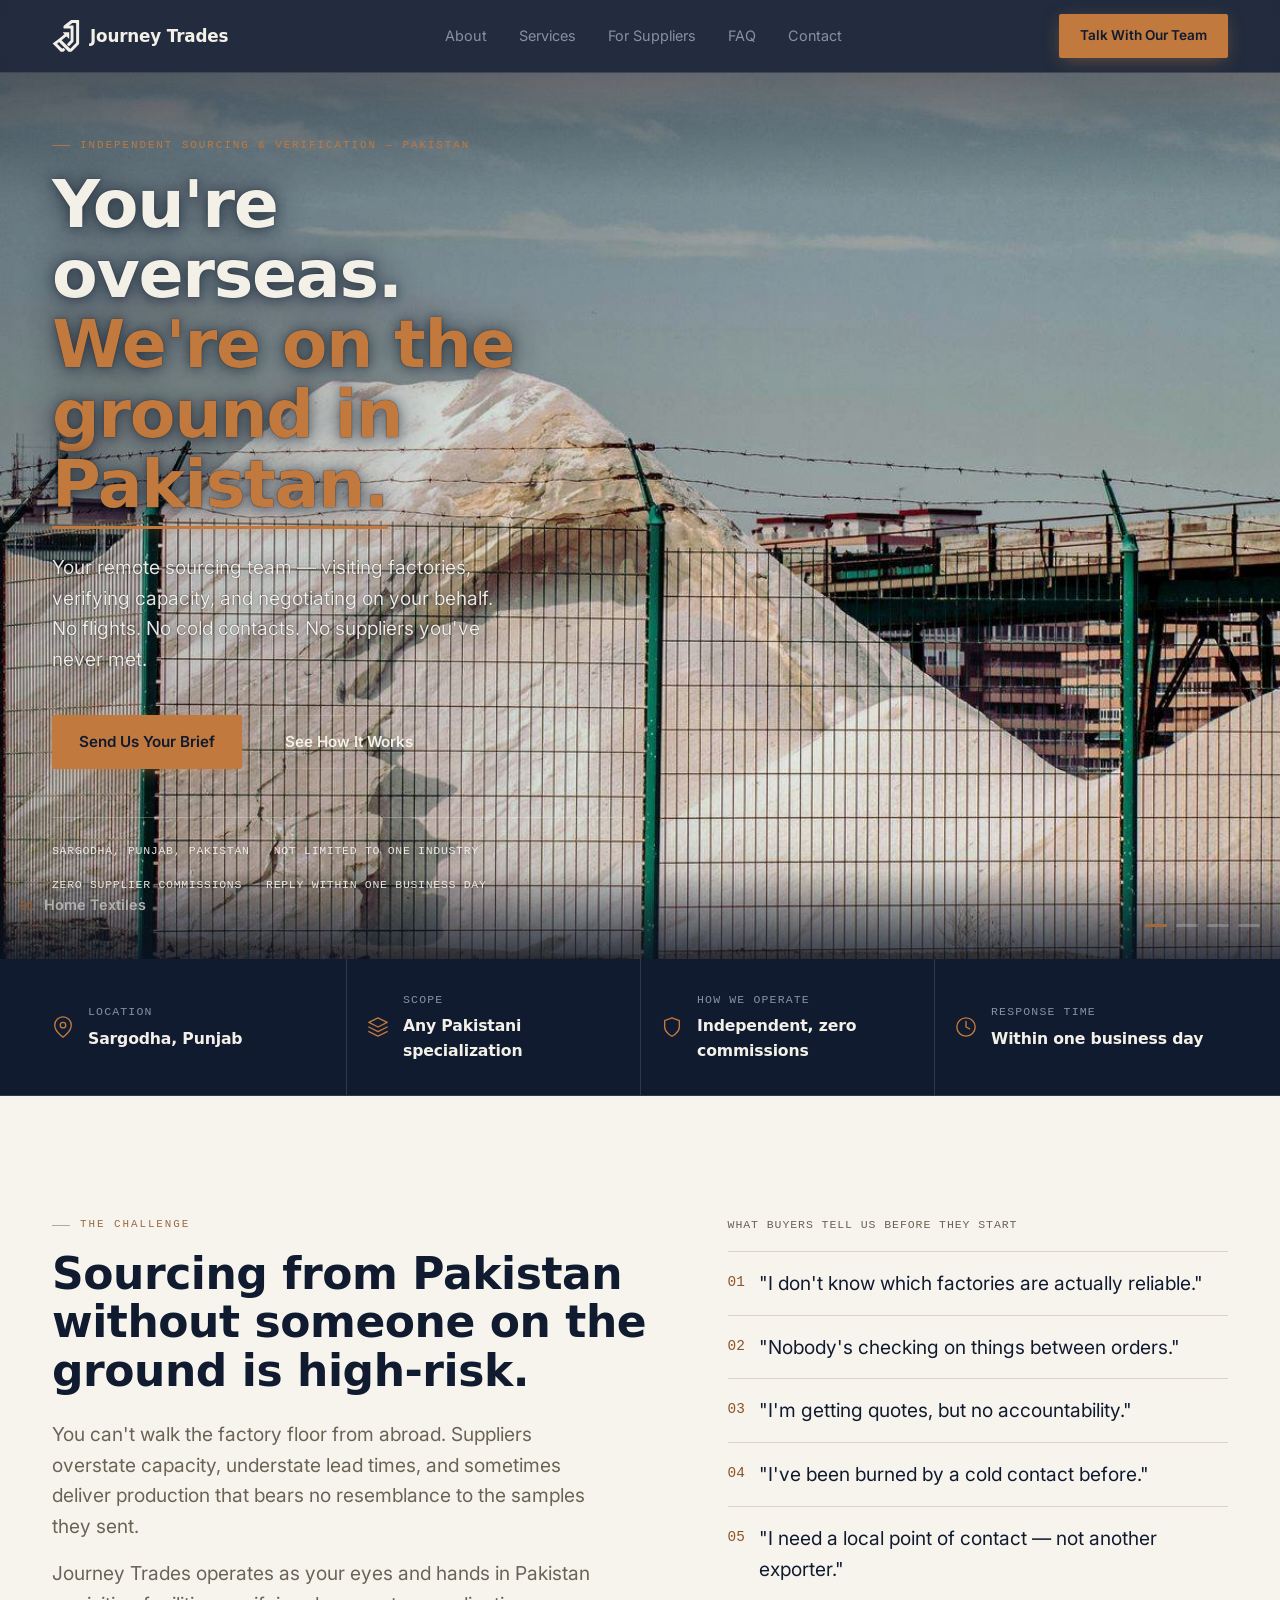
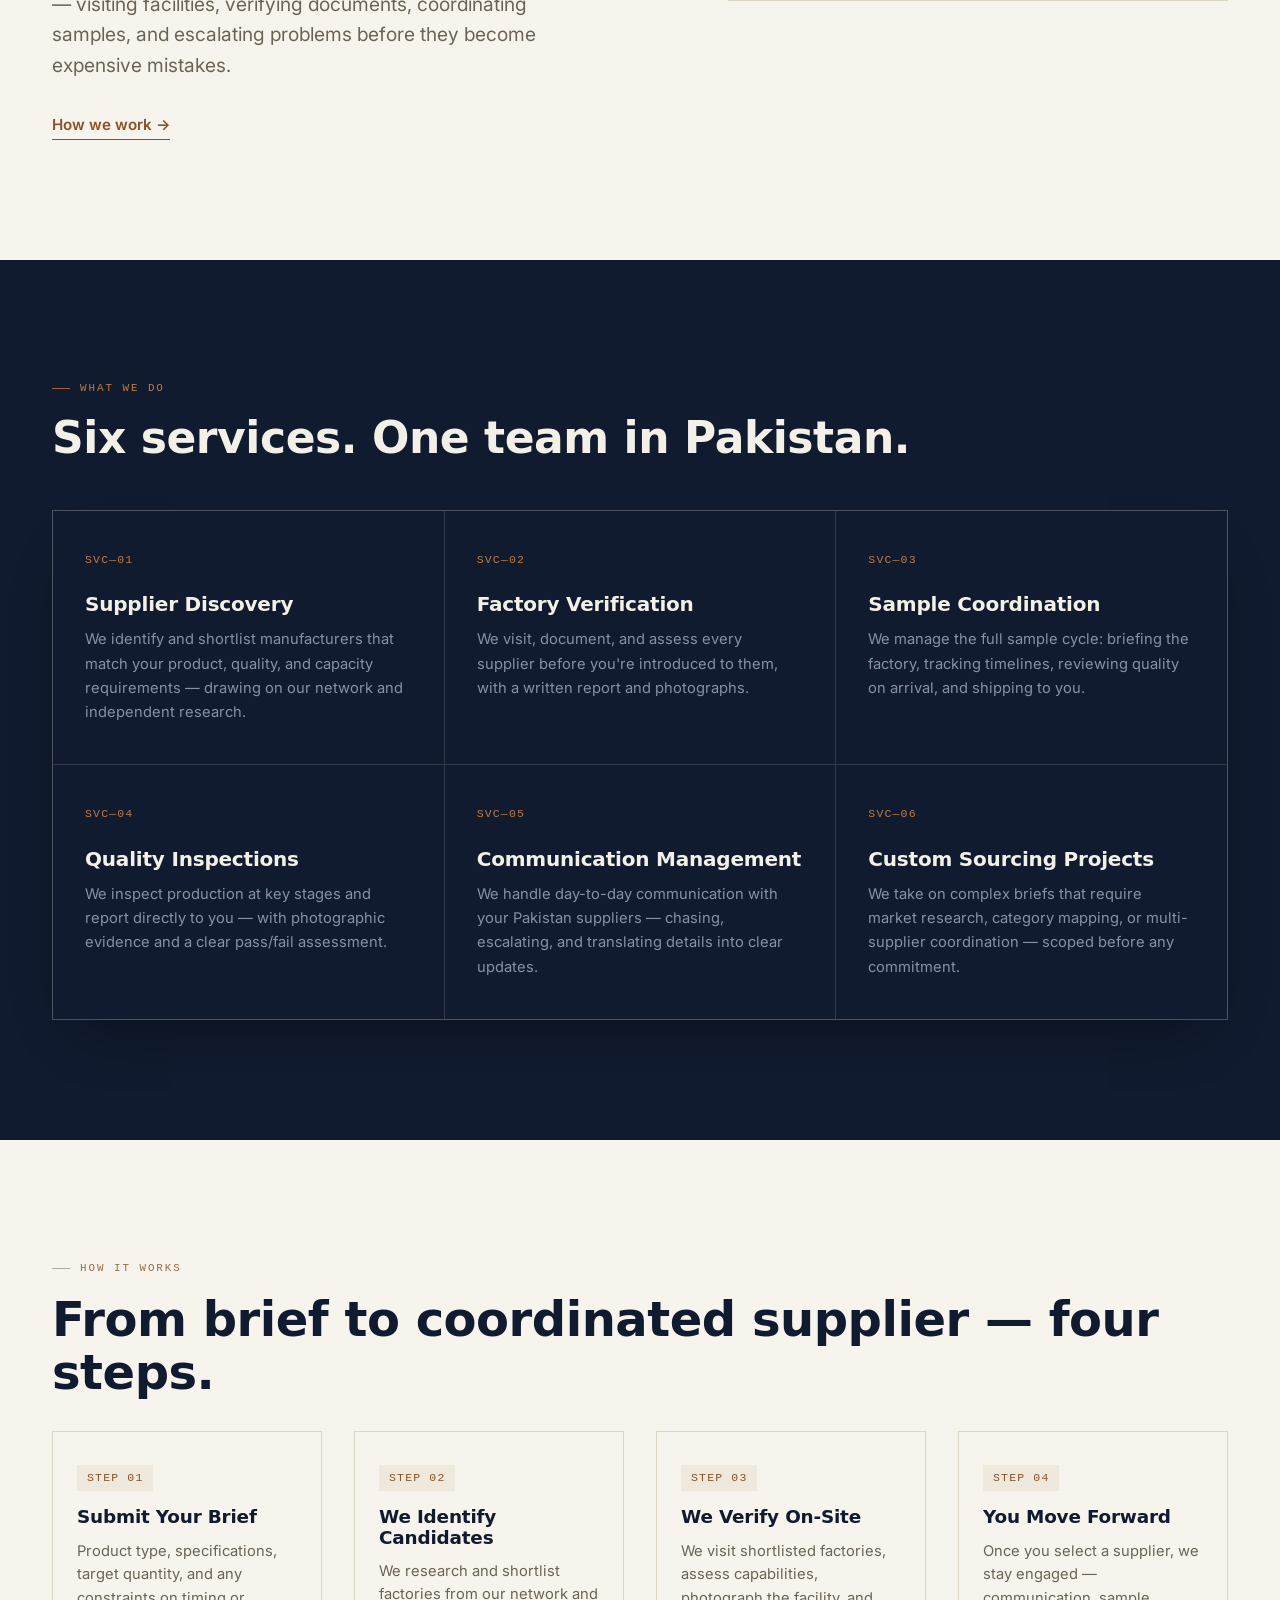
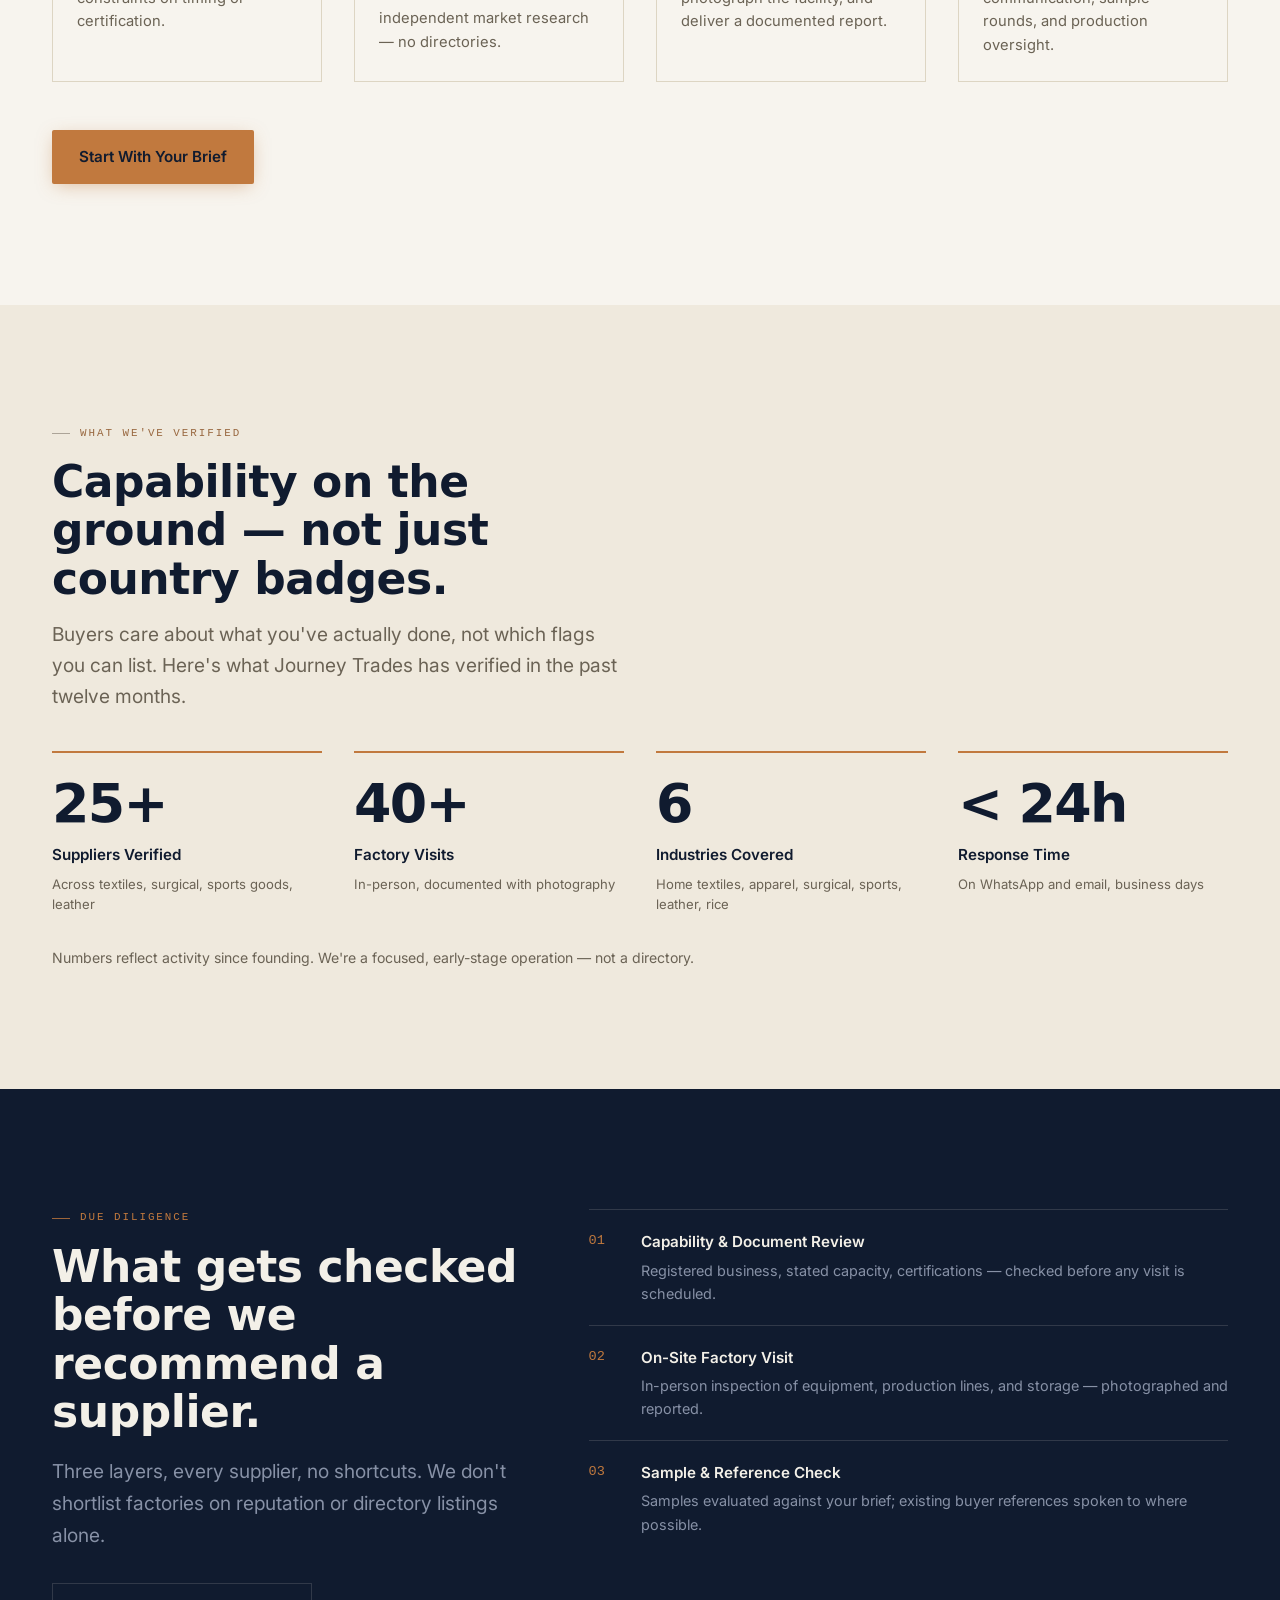
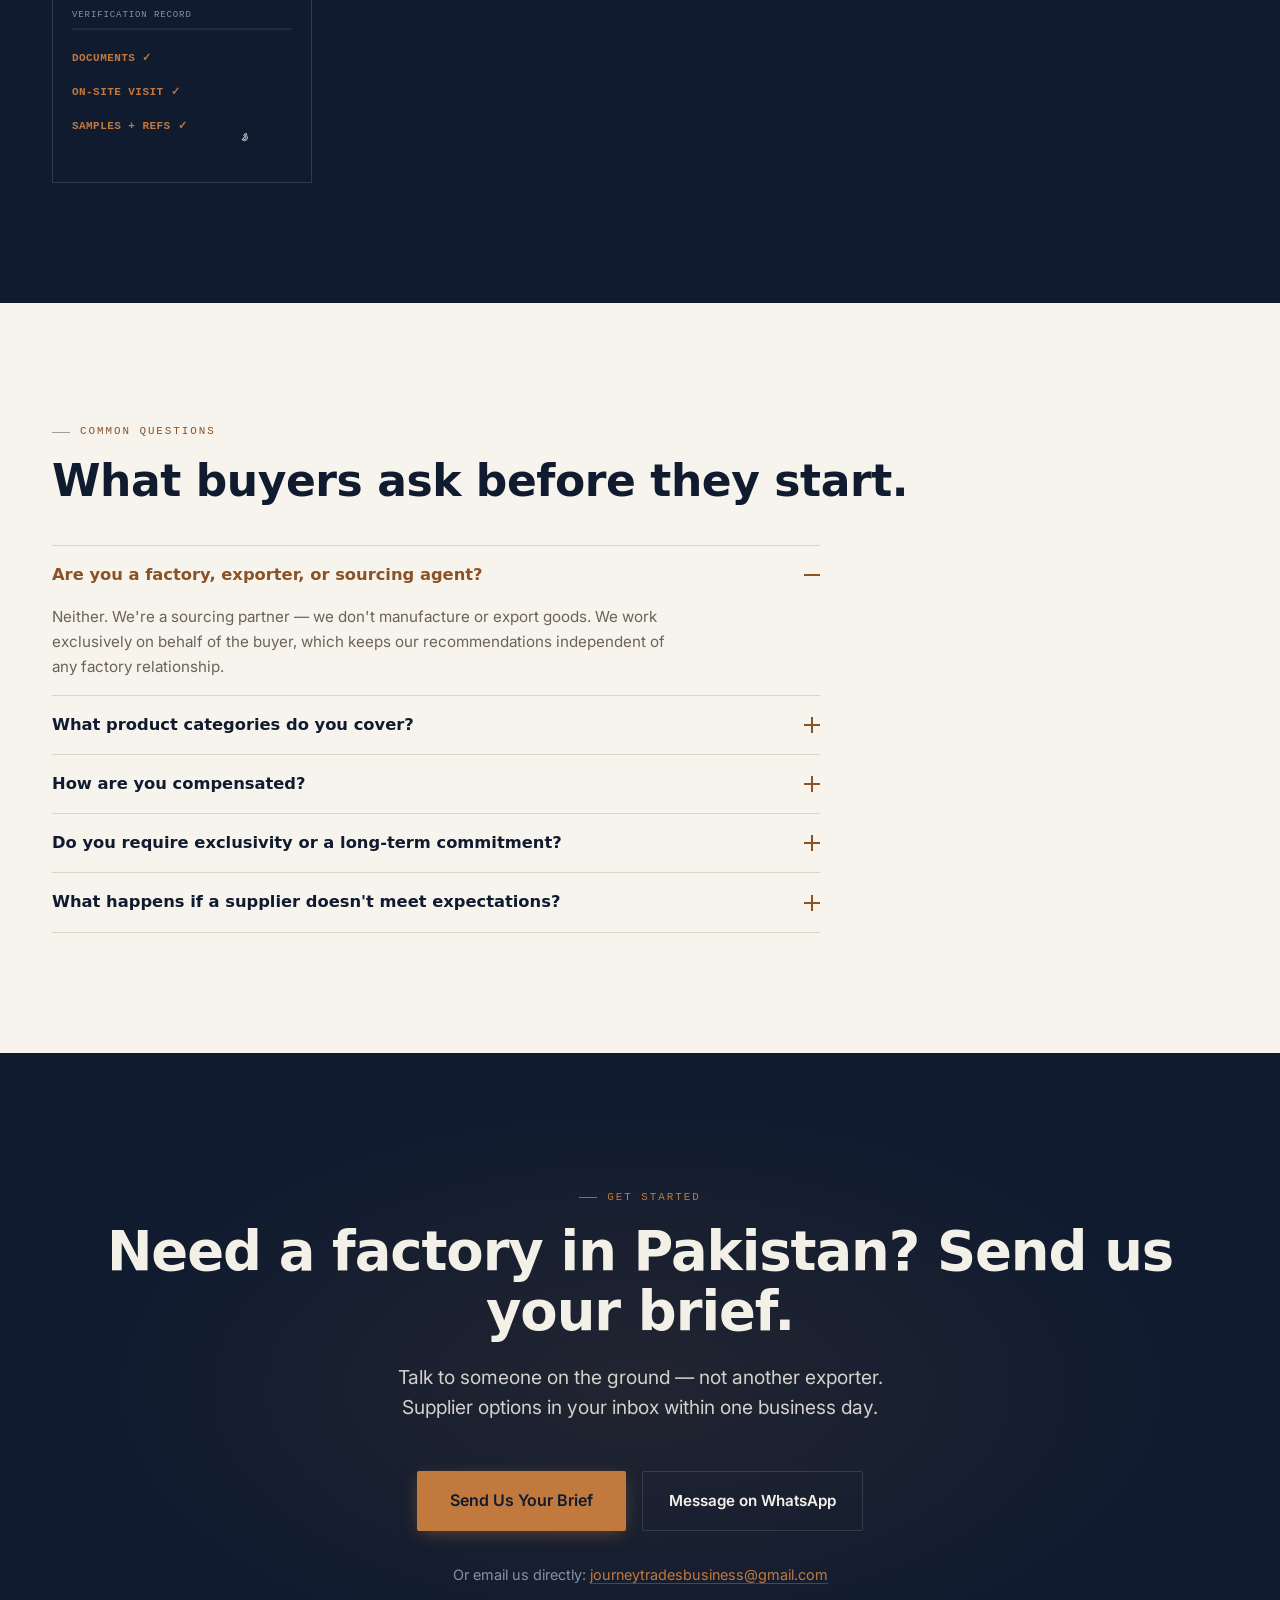
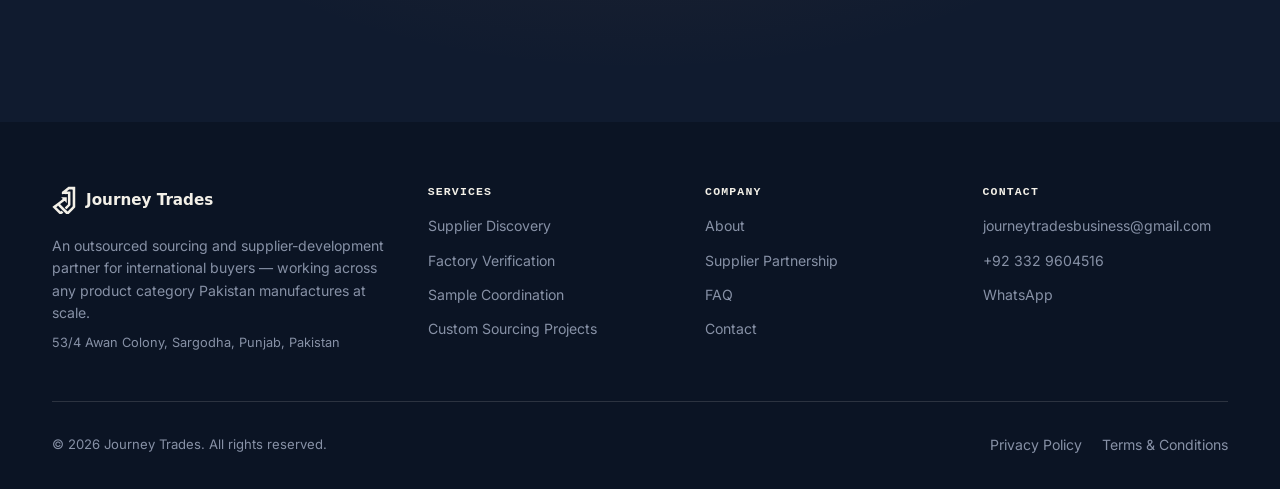
==== commit 26e7d2d6: "Add files via upload" ====
--- a/index.html
+++ b/index.html
@@ -58,23 +58,23 @@
       <div class="carousel__track">
 
         <figure class="carousel__slide is-active" data-slide="0">
-          <img class="carousel__photo" src="assets/images/hero-01.jpg" alt="">
-          <figcaption class="carousel__caption"><span class="carousel__caption-num">01</span>Salt Factory</figcaption>
+          <img class="carousel__photo" src="assets/images/hero-01.jpg" alt="Home textiles manufacturing in Pakistan">
+          <figcaption class="carousel__caption"><span class="carousel__caption-num">01</span>Home Textiles</figcaption>
         </figure>
 
         <figure class="carousel__slide" data-slide="1">
-          <img class="carousel__photo" src="assets/images/hero-02.jpg" alt="">
-          <figcaption class="carousel__caption"><span class="carousel__caption-num">02</span>Rice Fields</figcaption>
+          <img class="carousel__photo" src="assets/images/hero-02.jpg" alt="Surgical instruments manufacturing in Pakistan">
+          <figcaption class="carousel__caption"><span class="carousel__caption-num">02</span>Surgical Instruments</figcaption>
         </figure>
 
         <figure class="carousel__slide" data-slide="2">
-          <img class="carousel__photo" src="assets/images/hero-03.jpg" alt="">
-          <figcaption class="carousel__caption"><span class="carousel__caption-num">03</span>Paddy Fields</figcaption>
+          <img class="carousel__photo" src="assets/images/hero-03.jpg" alt="Sports goods manufacturing in Pakistan">
+          <figcaption class="carousel__caption"><span class="carousel__caption-num">03</span>Sports Goods</figcaption>
         </figure>
 
         <figure class="carousel__slide" data-slide="3">
-          <img class="carousel__photo" src="assets/images/hero-04.jpg" alt="">
-          <figcaption class="carousel__caption"><span class="carousel__caption-num">04</span>Cattle Farm</figcaption>
+          <img class="carousel__photo" src="assets/images/hero-04.jpg" alt="Leather goods manufacturing in Pakistan">
+          <figcaption class="carousel__caption"><span class="carousel__caption-num">04</span>Leather Goods</figcaption>
         </figure>
 
       </div>
--- a/css/style.css
+++ b/css/style.css
@@ -186,9 +186,9 @@
 .hero__trust-item{ font-family:var(--font-mono); font-size:var(--text-xs); letter-spacing:0.06em; color:var(--text-paper); text-transform:uppercase; text-shadow:0 1px 8px rgba(11,20,36,0.5); opacity:0.92; }
 
 .carousel__track{ position:relative; width:100%; height:100%; }
-.carousel__slide{ position:absolute; inset:0; margin:0; opacity:0; visibility:hidden; transition:opacity 900ms var(--ease-out), visibility 0s linear 900ms; }
-.carousel__slide.is-active{ opacity:1; visibility:visible; z-index:2; transition:opacity 900ms var(--ease-out); }
-.carousel__photo{ width:100%; height:100%; object-fit:cover; display:block; transform:scale(1.1); transition:transform 3400ms var(--ease-out); }
+.carousel__slide{ position:absolute; inset:0; margin:0; opacity:0; visibility:hidden; transition:opacity 1400ms var(--ease-out), visibility 0s linear 1400ms; }
+.carousel__slide.is-active{ opacity:1; visibility:visible; z-index:2; transition:opacity 1400ms var(--ease-out); }
+.carousel__photo{ width:100%; height:100%; object-fit:cover; object-position:center 30%; display:block; transform:scale(1.08); transition:transform 5000ms var(--ease-out); }
 .carousel__slide.is-active .carousel__photo{ transform:scale(1); }
 .carousel__caption{ position:absolute; left:0; right:0; bottom:0; margin:0; padding:22px var(--pad) calc(var(--space-32) + 10px); background:linear-gradient(0deg, rgba(11,20,36,0.75), transparent); display:flex; align-items:baseline; gap:10px; font-weight:600; color:var(--text-paper); font-size:0.9rem; z-index:2; }
 .carousel__caption-num{ font-family:var(--font-mono); font-size:0.75rem; color:var(--signal); font-weight:600; }
@@ -196,7 +196,7 @@
 .carousel__dot{ position:relative; width:22px; height:3px; border-radius:2px; background:rgba(243,240,232,0.32); padding:0; overflow:hidden; cursor:pointer; transition:background 240ms var(--ease-out); }
 .carousel__dot:hover{ background:rgba(243,240,232,0.55); }
 .carousel__dot::after{ content:''; position:absolute; inset:0; background:var(--signal); transform:scaleX(0); transform-origin:left; }
-.carousel__dot.is-active::after{ animation:carouselFill 3000ms linear forwards; }
+.carousel__dot.is-active::after{ animation:carouselFill 5000ms linear forwards; }
 .hero__bg.is-paused .carousel__dot::after{ animation-play-state:paused; }
 @keyframes carouselFill{ from{ transform:scaleX(0); } to{ transform:scaleX(1); } }
 @media (prefers-reduced-motion: reduce){
@@ -215,16 +215,23 @@
 }
 
 /* ── PROOF STRIP ── */
-.strip{ background:var(--paper-2); border-bottom:1px solid var(--line); }
+.strip{ background:var(--ink); border-bottom:1px solid var(--line-dark); }
 .strip__grid{ display:grid; grid-template-columns:repeat(4,1fr); }
-.strip__item{ padding:var(--space-24) var(--space-16); border-left:1px solid var(--line); }
+.strip__item{ display:flex; align-items:center; gap:14px; padding:var(--space-32) var(--space-20); border-left:1px solid var(--line-dark); }
 .strip__item:first-child{ border-left:none; padding-left:0; }
-.strip__label{ display:block; font-family:var(--font-mono); font-size:var(--text-xs); letter-spacing:0.1em; text-transform:uppercase; color:var(--muted); margin-bottom:6px; }
-.strip__value{ font-family:var(--font-display); font-size:1rem; font-weight:600; color:var(--text-ink); }
+.strip__icon{ width:22px; height:22px; color:var(--signal); flex-shrink:0; }
+.strip__text{ display:flex; flex-direction:column; gap:4px; min-width:0; }
+.strip__label{ font-family:var(--font-mono); font-size:var(--text-xs); letter-spacing:0.1em; text-transform:uppercase; color:var(--muted-dark); }
+.strip__value{ font-family:var(--font-display); font-size:0.98rem; font-weight:600; color:var(--text-paper); letter-spacing:-0.01em; }
 @media (max-width:860px){
-  .strip__grid{ grid-template-columns:repeat(2,1fr); gap:var(--space-20) 0; }
-  .strip__item{ border-left:none; padding-left:0; }
-  .strip__item:nth-child(2n){ padding-left:var(--space-16); border-left:1px solid var(--line); }
+  .strip__grid{ grid-template-columns:repeat(2,1fr); gap:1px; background:var(--line-dark); }
+  .strip__item{ border-left:none; padding:var(--space-24) var(--space-20); background:var(--ink); }
+  .strip__item:nth-child(2n){ border-left:1px solid var(--line-dark); }
+}
+@media (max-width:560px){
+  .strip__grid{ grid-template-columns:1fr; }
+  .strip__item{ border-left:none !important; border-top:1px solid var(--line-dark); }
+  .strip__item:first-child{ border-top:none; }
 }
 
 /* ── SECTION SPACING ── */
@@ -280,16 +287,22 @@
 .markets__head{ max-width:36rem; margin-bottom:var(--space-40); }
 .markets__title{ font-size:var(--text-h2); margin-bottom:var(--space-16); }
 .markets__sub{ color:var(--muted); font-size:var(--text-lg); }
-.markets__grid{ display:flex; flex-wrap:wrap; gap:var(--space-12); }
-.tag{
-  display:inline-flex; align-items:center; gap:10px;
-  border:1px solid var(--line); background:var(--paper); padding:12px 18px;
-  transition:border-color 380ms var(--ease-out), transform 380ms var(--ease-out), box-shadow 380ms var(--ease-out);
-}
+/* ── CAPABILITY METRICS ── */
+.cap-grid{ display:grid; grid-template-columns:repeat(4,1fr); gap:var(--space-32); margin-top:var(--space-40); }
+.cap{ border-top:2px solid var(--signal); padding-top:var(--space-24); transition:transform 380ms var(--ease-out); }
+.cap:hover{ transform:translateY(-4px); }
+.cap__value{ font-family:var(--font-display); font-size:clamp(2.4rem, 4.2vw, 3.4rem); font-weight:700; color:var(--text-ink); line-height:1; letter-spacing:-0.03em; }
+.cap__label{ font-size:0.95rem; color:var(--text-ink); font-weight:600; margin-top:var(--space-12); }
+.cap__note{ font-size:0.82rem; color:var(--muted); margin-top:8px; line-height:1.5; }
+@media (max-width:860px){ .cap-grid{ grid-template-columns:1fr 1fr; row-gap:var(--space-32); } }
+@media (max-width:520px){ .cap-grid{ grid-template-columns:1fr; } }
+
+/* legacy .tag styles kept for backward compat with any other usage */
+.tag{ display:inline-flex; align-items:center; gap:10px; border:1px solid var(--line); background:var(--paper); padding:12px 18px; transition:border-color 380ms var(--ease-out), transform 380ms var(--ease-out), box-shadow 380ms var(--ease-out); }
 .tag:hover{ border-color:var(--signal-2); transform:translateY(-4px); box-shadow:0 14px 24px -18px rgba(16,27,47,0.35); }
 .tag__code{ font-family:var(--font-mono); font-weight:600; color:var(--signal-2); font-size:0.9rem; }
 .tag__name{ font-size:0.9rem; color:var(--text-ink); }
-.markets__note{ margin-top:var(--space-24); color:var(--muted); font-size:0.9rem; font-style:normal; }
+.markets__note{ margin-top:var(--space-32); color:var(--muted); font-size:0.88rem; font-style:normal; }
 
 /* ── VERIFICATION ── */
 .verify__layout{ display:grid; grid-template-columns:0.85fr 1.15fr; gap:var(--space-64); align-items:start; }
@@ -306,15 +319,18 @@
 .faq__list{ max-width:48rem; }
 .faq-item{ border-bottom:1px solid var(--line); }
 .faq-item:first-child{ border-top:1px solid var(--line); }
-.faq-item__q{ width:100%; display:flex; justify-content:space-between; align-items:center; gap:var(--space-16); padding:var(--space-24) 0; text-align:left; font-family:var(--font-display); font-size:1.05rem; font-weight:600; color:var(--text-ink); transition:color 300ms var(--ease-out); cursor:pointer; }
-.faq-item__q:hover{ color:var(--signal-2); }
-.faq-item__icon{ position:relative; width:16px; height:16px; flex-shrink:0; }
-.faq-item__icon::before,.faq-item__icon::after{ content:''; position:absolute; background:var(--signal-2); transition:transform 220ms var(--ease); }
+.faq-item__q{ width:100%; display:flex; justify-content:space-between; align-items:center; gap:var(--space-16); padding:var(--space-16) 0; text-align:left; font-family:var(--font-display); font-size:1.02rem; font-weight:600; color:var(--text-ink); transition:color 300ms var(--ease-out), padding-left 300ms var(--ease-out); cursor:pointer; }
+.faq-item__q:hover{ color:var(--signal-2); padding-left:10px; }
+.faq-item__q[aria-expanded="true"]{ color:var(--signal-2); }
+.faq-item__icon{ position:relative; width:16px; height:16px; flex-shrink:0; transition:transform 220ms var(--ease); }
+.faq-item__icon::before,.faq-item__icon::after{ content:''; position:absolute; background:var(--signal-2); transition:transform 220ms var(--ease), opacity 220ms var(--ease); }
 .faq-item__icon::before{ width:16px; height:2px; top:7px; left:0; }
 .faq-item__icon::after{ width:2px; height:16px; top:0; left:7px; }
+.faq-item__q:hover .faq-item__icon::before{ transform:scaleX(1.2); }
+.faq-item__q[aria-expanded="true"] .faq-item__icon{ transform:rotate(180deg); }
 .faq-item__q[aria-expanded="true"] .faq-item__icon::after{ transform:rotate(90deg); opacity:0; }
 .faq-item__a{ height:0; overflow:hidden; transition:height 420ms var(--ease-out); }
-.faq-item__a-inner{ padding-bottom:var(--space-24); color:var(--muted); max-width:40rem; line-height:1.65; }
+.faq-item__a-inner{ padding-bottom:var(--space-16); color:var(--muted); max-width:40rem; line-height:1.65; font-size:0.95rem; }
 
 /* ── CTA ── */
 .cta{ background:var(--ink); text-align:center; padding-block:8.5rem; position:relative; overflow:hidden; }
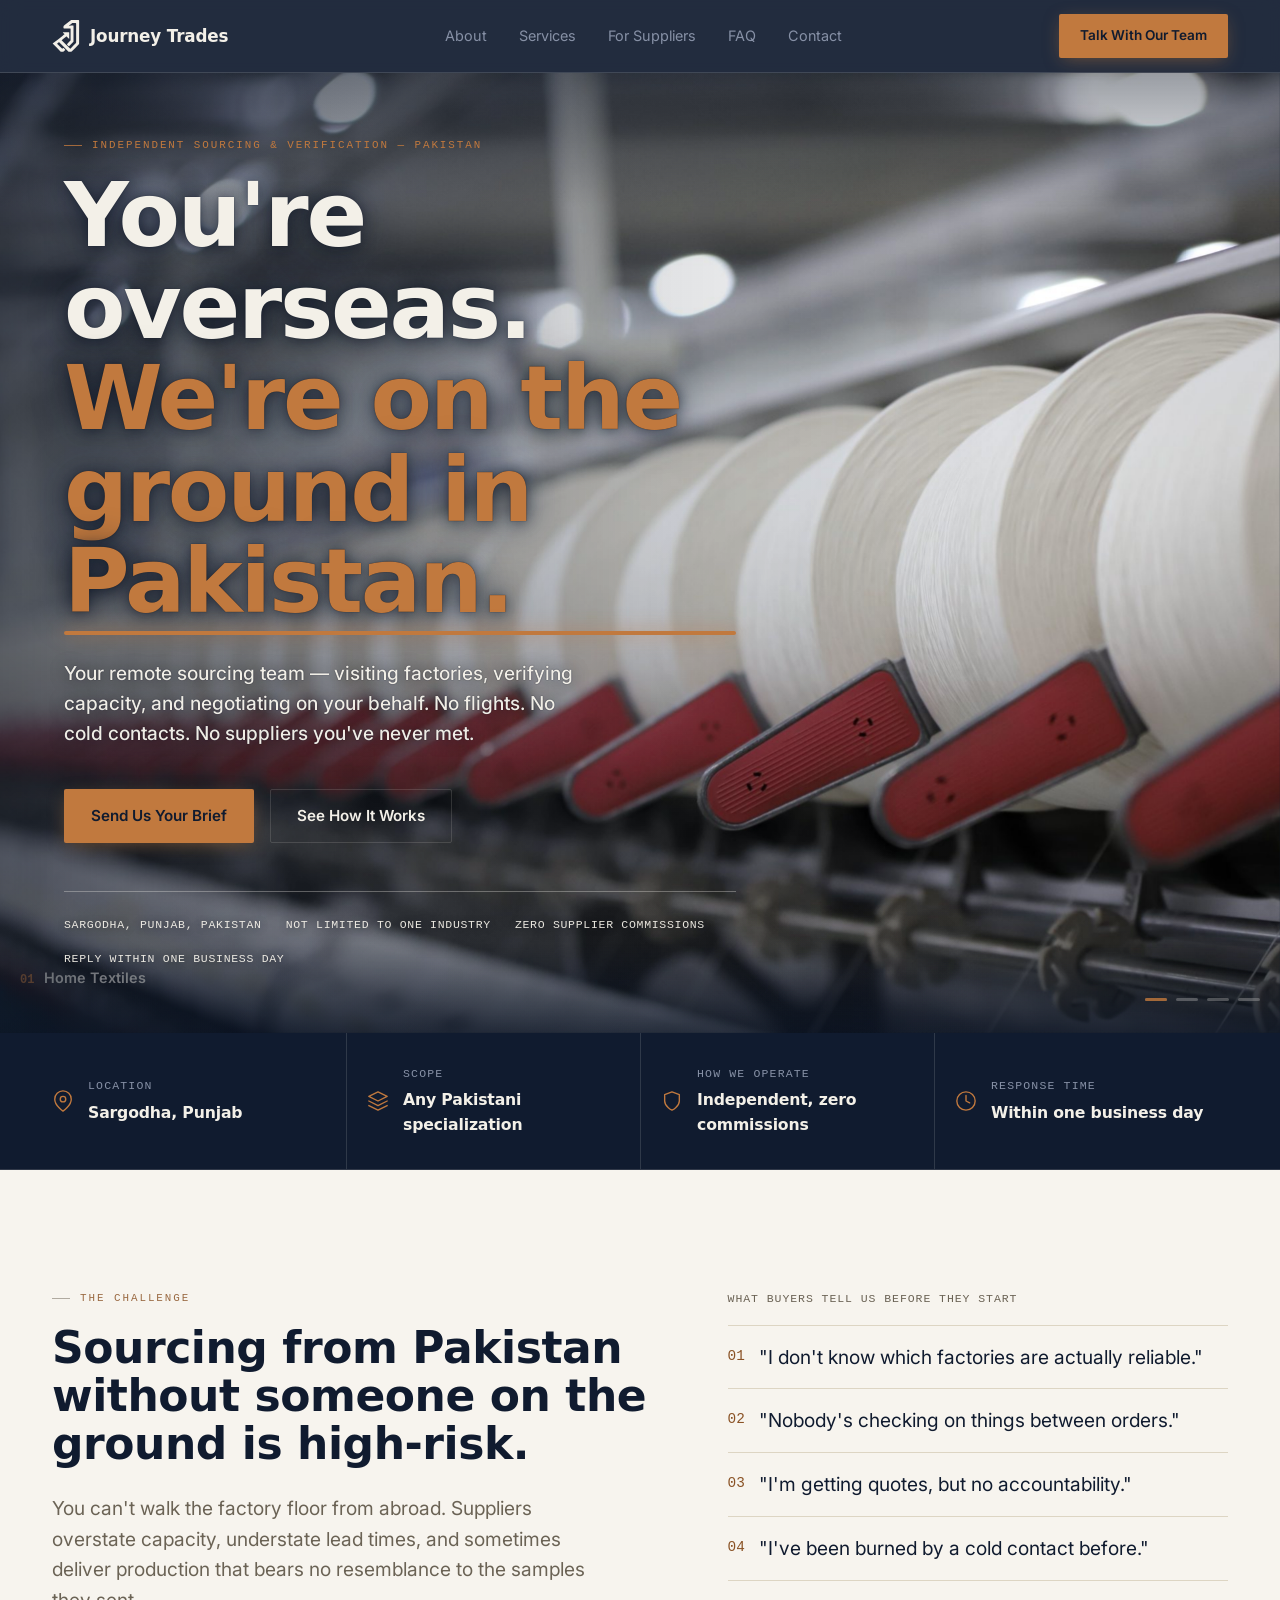
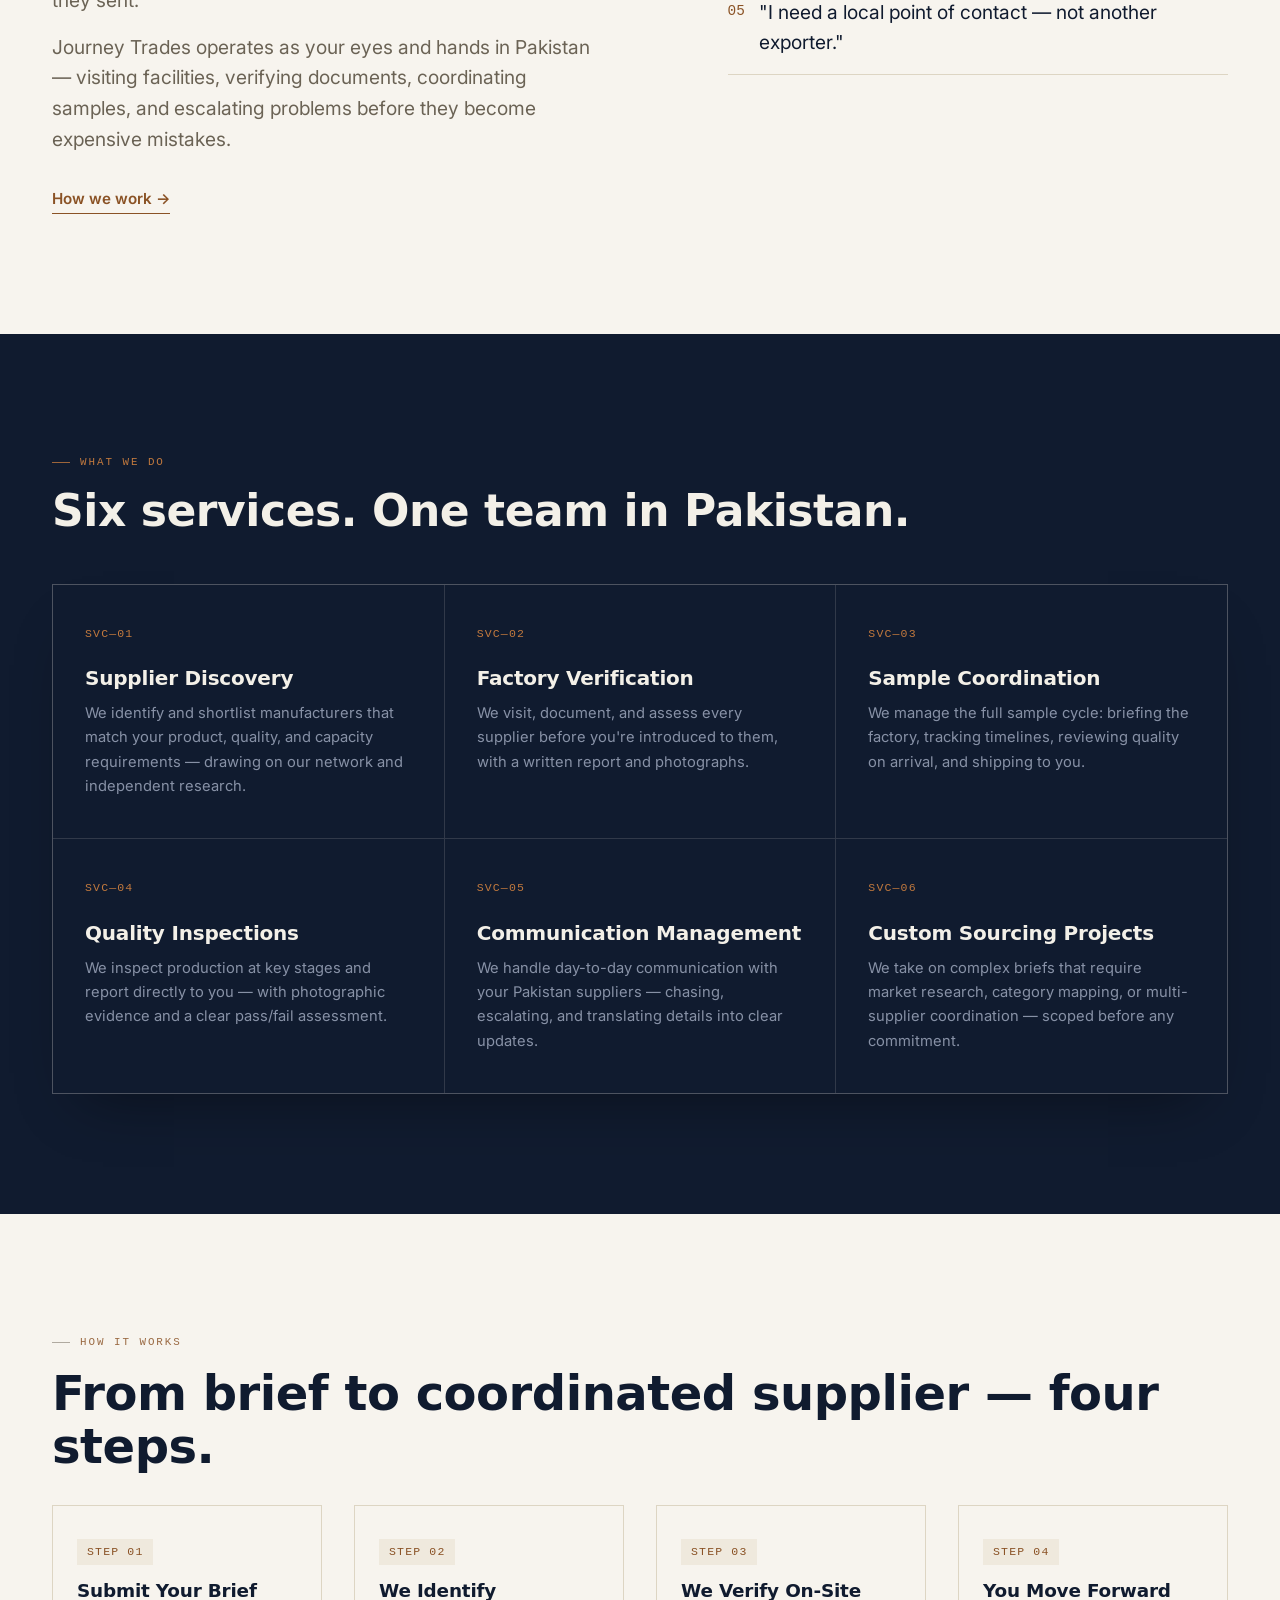
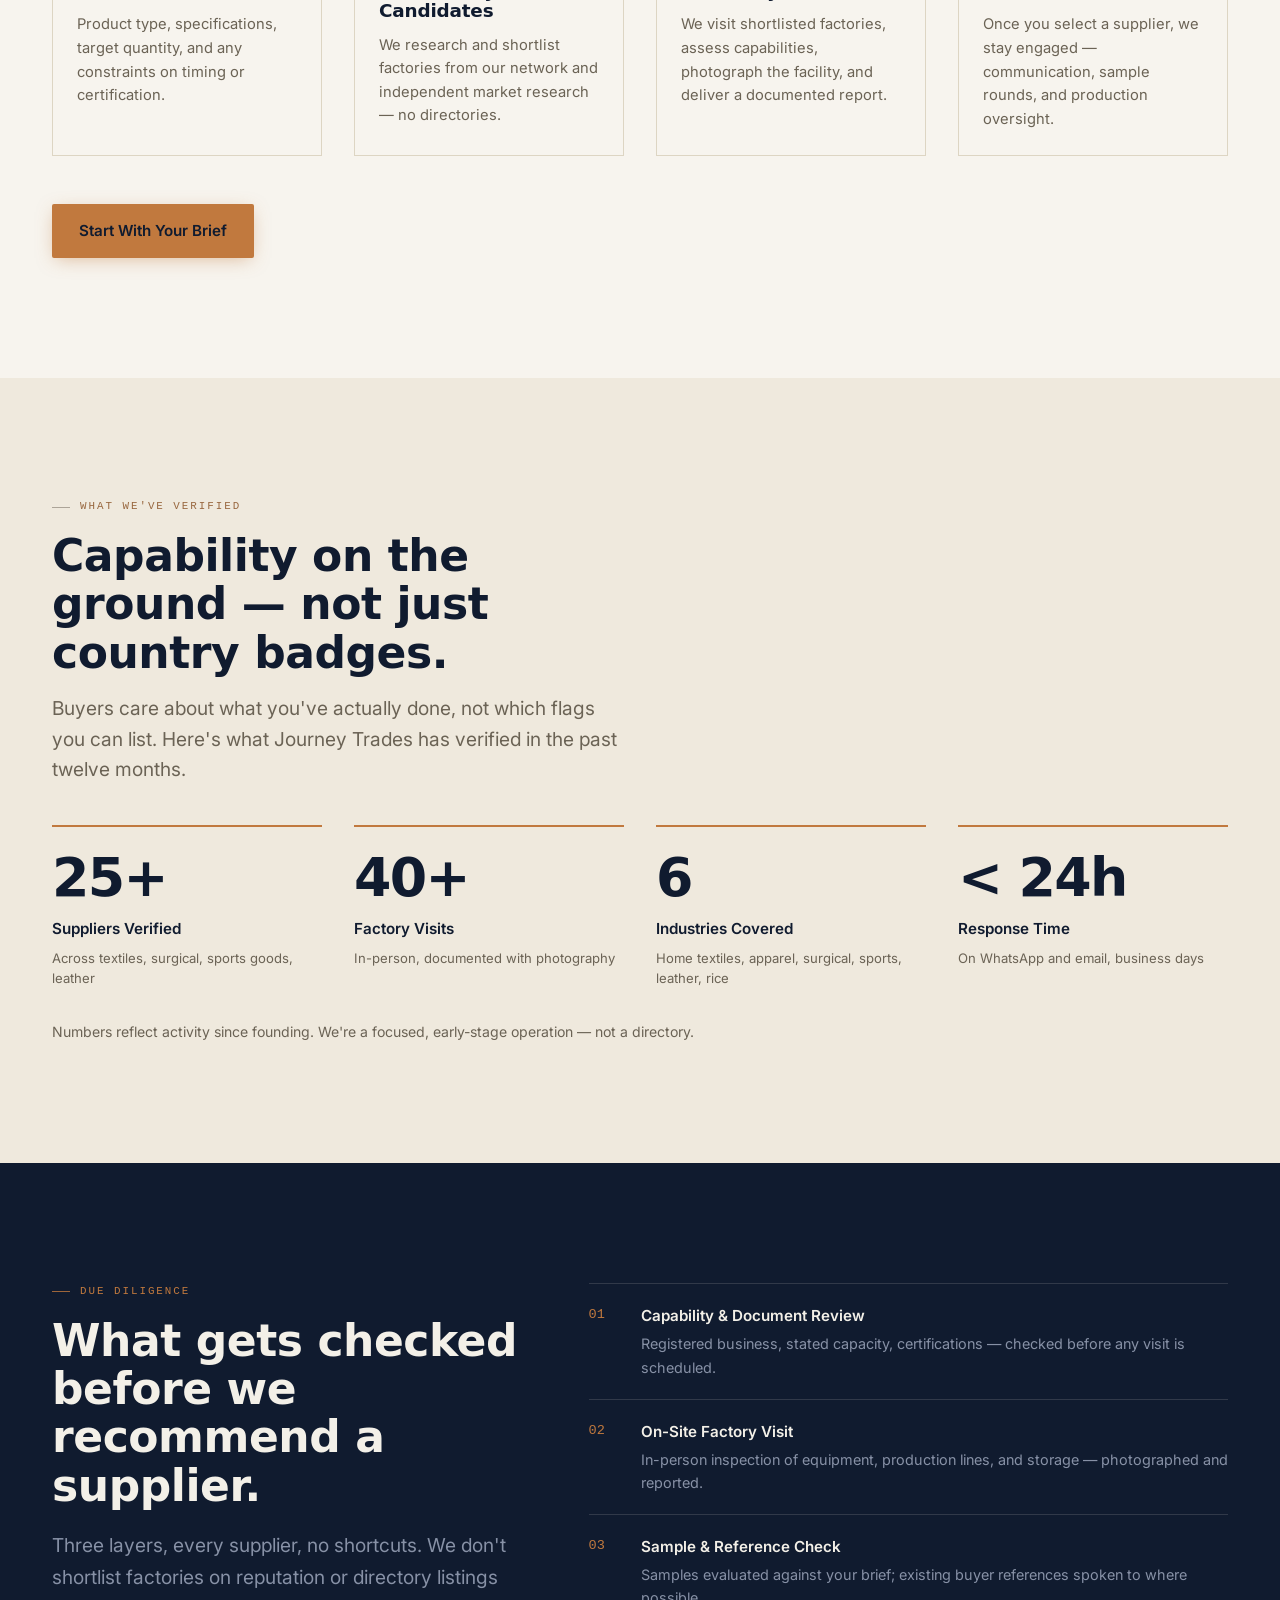
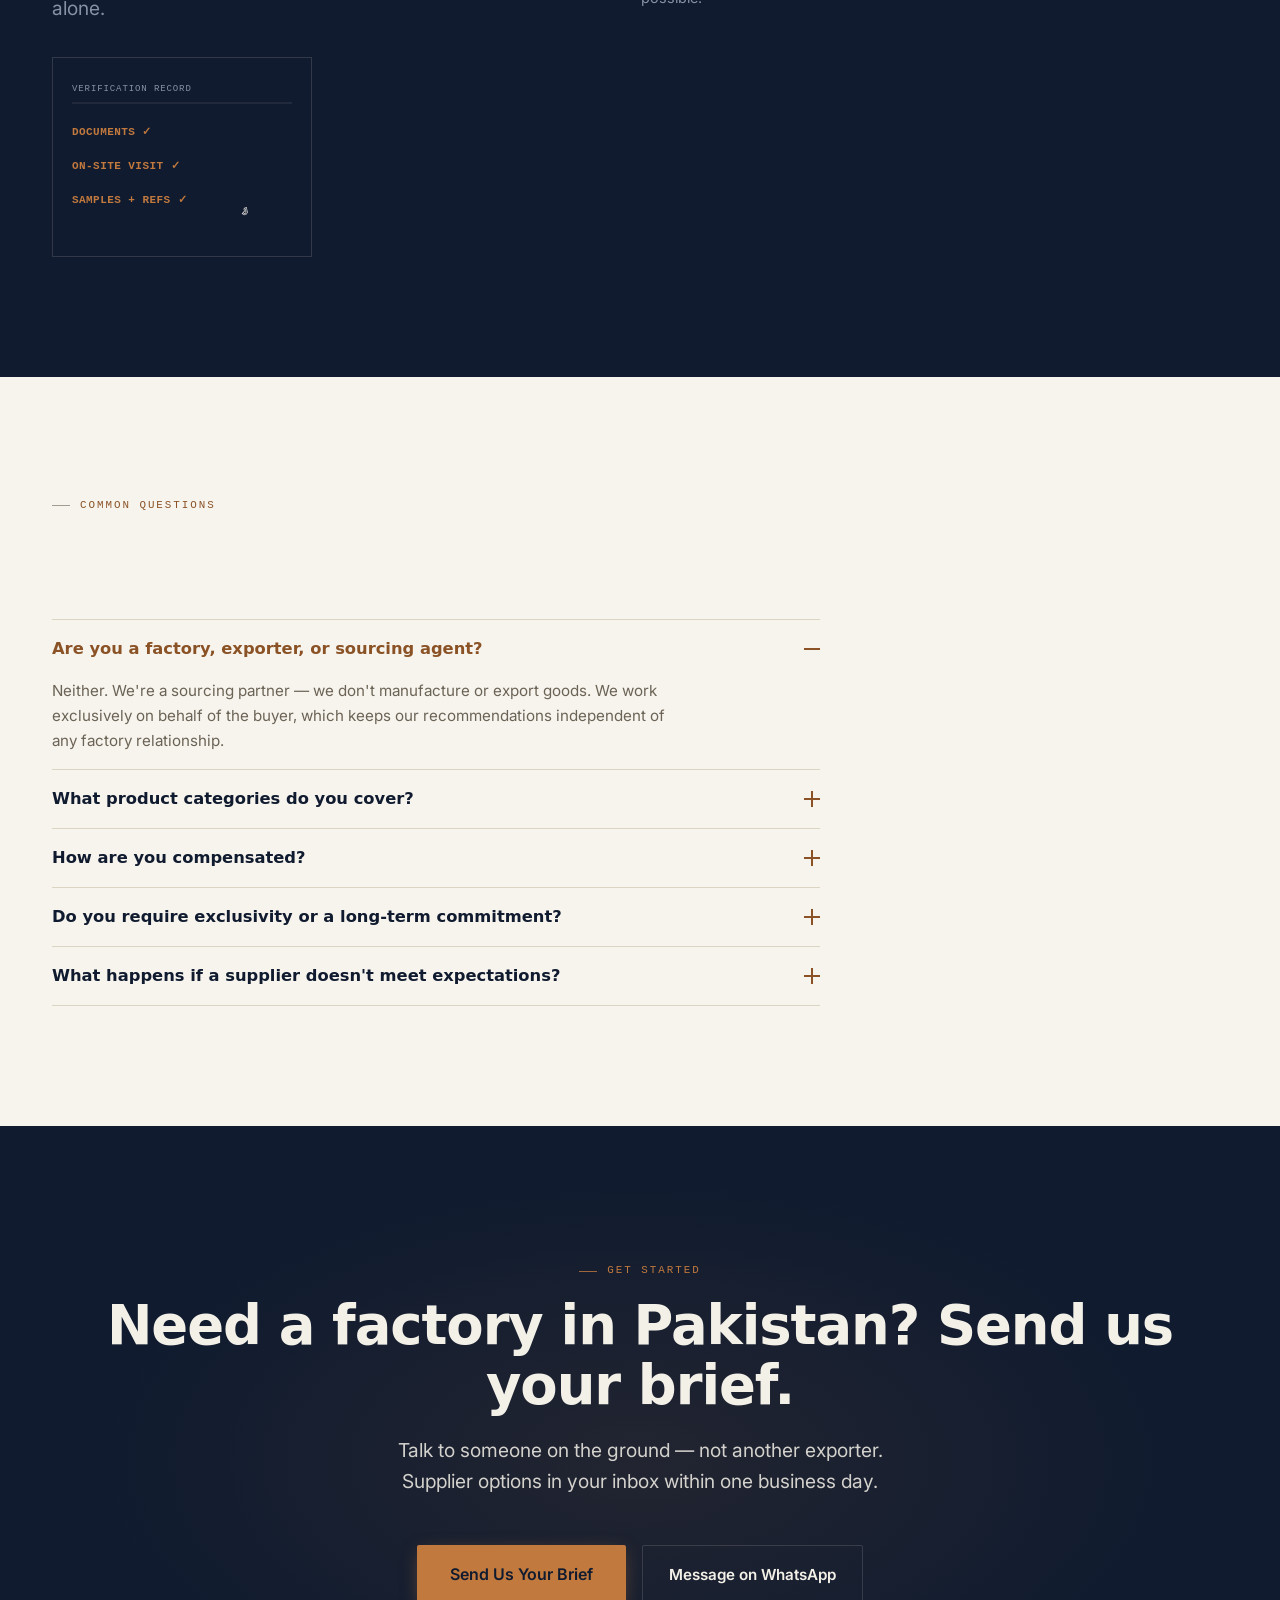
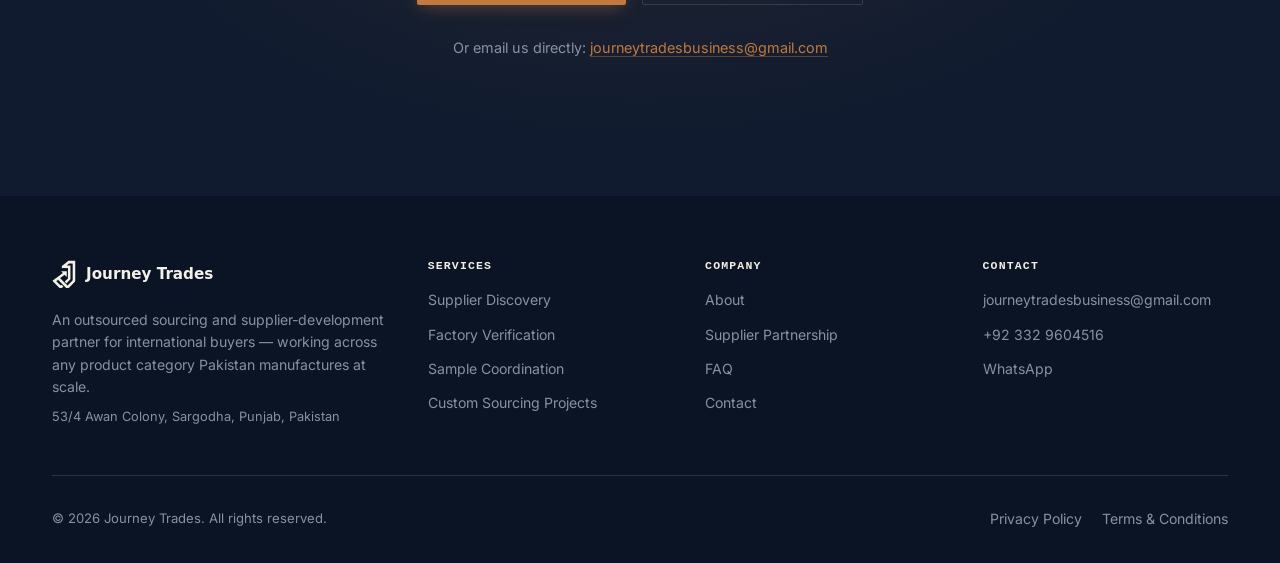
==== commit 931784be: "Add files via upload" ====
--- a/index.html
+++ b/index.html
@@ -37,6 +37,7 @@
         </button>
       </div>
     </div>
+    </nav>
     <div class="nav__mobile" id="mobile-menu" aria-hidden="true">
       <ul class="nav__mobile-links" role="list">
         <li><a href="/about" class="nav__mobile-link">About</a></li>
@@ -47,7 +48,6 @@
       </ul>
       <a href="/contact" class="btn btn--copper nav__mobile-cta">Talk With Our Team</a>
     </div>
-  </nav>
 </header>
 
 <main id="main">
--- a/css/style.css
+++ b/css/style.css
@@ -122,44 +122,52 @@
   background:rgba(16,27,47,0.92); backdrop-filter:blur(10px);
   border-bottom:1px solid var(--line-dark);
   transition:background 260ms var(--ease), border-color 260ms var(--ease);
+  will-change:background, border-color;
 }
 .nav.is-scrolled{ background:rgba(16,27,47,0.98); border-bottom-color:rgba(243,240,232,0.22); }
 .nav__inner{ display:flex; align-items:center; justify-content:space-between; height:4.5rem; }
 .nav__brand{ display:flex; align-items:center; gap:10px; }
-.nav__mark{ width:28px; height:34px; color:var(--text-paper); transition:transform 260ms var(--ease); }
+.nav__mark{ display:inline-flex; align-items:center; justify-content:center; width:28px; height:34px; color:var(--text-paper); transition:transform 260ms var(--ease); will-change:transform; }
 .nav__brand:hover .nav__mark{ transform:translateY(-2px); }
-.nav__mark svg{ width:100%; height:100%; }
-.nav__wordmark{ font-family:var(--font-display); font-weight:600; font-size:1.05rem; color:var(--text-paper); letter-spacing:-0.01em; }
+.nav__mark svg{ display:block; width:100%; height:100%; }
+.nav__wordmark{ font-family:var(--font-display); font-weight:600; font-size:1.05rem; line-height:1; color:var(--text-paper); letter-spacing:-0.01em; display:flex; align-items:center; }
 .nav__links{ display:flex; gap:var(--space-32); }
 .nav__link{ font-size:0.9rem; color:var(--muted-dark); transition:color 160ms var(--ease); position:relative; padding-bottom:4px; }
-.nav__link::after{ content:''; position:absolute; left:0; right:100%; bottom:0; height:1px; background:var(--signal); transition:right 380ms var(--ease-out); }
+.nav__link::after{ content:''; position:absolute; left:0; bottom:0; width:100%; height:1px; background:var(--signal); transform:scaleX(0); transform-origin:left; transition:transform 380ms var(--ease-out); will-change:transform; }
 .nav__link:hover{ color:var(--text-paper); }
-.nav__link:hover::after{ right:0; }
+.nav__link:hover::after{ transform:scaleX(1); }
 .nav__link[aria-current="page"]{ color:var(--text-paper); }
-.nav__link[aria-current="page"]::after{ right:0; background:var(--muted-dark); }
+.nav__link[aria-current="page"]::after{ transform:scaleX(1); background:var(--muted-dark); }
 .nav__mobile-link[aria-current="page"]{ color:var(--signal); }
 .nav__actions{ display:flex; align-items:center; gap:var(--space-16); }
 .nav__cta{ display:inline-flex; padding:10px 20px; font-size:0.85rem; }
-.nav__toggle{ display:none; flex-direction:column; gap:5px; width:24px; }
-.nav__toggle-bar{ height:2px; background:var(--text-paper); border-radius:1px; transition:transform 220ms var(--ease), opacity 220ms var(--ease); }
+.nav__toggle{ display:none; flex-direction:column; gap:5px; width:24px; padding:8px 4px; cursor:pointer; background:none; border:none; }
+.nav__toggle-bar{ height:2px; background:var(--text-paper); border-radius:1px; transition:transform 220ms var(--ease), opacity 220ms var(--ease); will-change:transform, opacity; }
 .nav__mobile{ display:none; }
+
+/* Scroll lock when mobile menu is open — prevents background scroll */
+body.menu-open{ overflow:hidden; }
 
 @media (max-width:960px){
   .nav__links{ display:none; }
   .nav__cta{ display:none; }
   .nav__toggle{ display:flex; }
   .nav__mobile{
+    display:block; /* CRITICAL — overrides .nav__mobile{display:none} above so the menu actually renders */
     position:fixed; inset:4.5rem 0 0 0; background:var(--ink); z-index:99;
     transform:translateY(-8px); opacity:0; pointer-events:none;
-    transition:transform 240ms var(--ease), opacity 240ms var(--ease);
+    transition:transform 280ms var(--ease-out), opacity 280ms var(--ease-out);
     padding:var(--space-32) var(--pad);
+    overflow-y:auto; -webkit-overflow-scrolling:touch;
+    will-change:transform, opacity;
   }
   body.menu-open .nav__mobile{ transform:translateY(0); opacity:1; pointer-events:auto; }
   body.menu-open .nav__toggle-bar:nth-child(1){ transform:translateY(7px) rotate(45deg); }
   body.menu-open .nav__toggle-bar:nth-child(2){ opacity:0; }
   body.menu-open .nav__toggle-bar:nth-child(3){ transform:translateY(-7px) rotate(-45deg); }
   .nav__mobile-links{ display:flex; flex-direction:column; gap:var(--space-24); }
-  .nav__mobile-link{ font-family:var(--font-display); font-size:1.6rem; color:var(--text-paper); font-weight:600; }
+  .nav__mobile-link{ font-family:var(--font-display); font-size:1.6rem; color:var(--text-paper); font-weight:600; padding:8px 0; transition:color 200ms var(--ease), transform 200ms var(--ease); }
+  .nav__mobile-link:hover{ color:var(--signal); transform:translateX(4px); }
   .nav__mobile-cta{ display:inline-flex; margin-top:var(--space-32); }
 }
 
@@ -170,25 +178,25 @@
 .hero__overlay{
   position:absolute; inset:0; z-index:1; pointer-events:none;
   background:
-    /* horizontal: subtle darkening behind text on the left, fading to clear on the right — image stays visible edge-to-edge */
-    linear-gradient(90deg, rgba(11,20,36,0.20) 0%, rgba(11,20,36,0.14) 32%, rgba(11,20,36,0.05) 62%, rgba(11,20,36,0.00) 100%),
+    /* horizontal scrim: stronger on the left third where text sits, fading to clear on the right */
+    linear-gradient(90deg, rgba(11,20,36,0.55) 0%, rgba(11,20,36,0.35) 25%, rgba(11,20,36,0.12) 52%, rgba(11,20,36,0.00) 78%),
     /* top vignette for nav legibility, soft bottom vignette for caption polish */
-    linear-gradient(180deg, rgba(11,20,36,0.38) 0%, transparent 14%, transparent 86%, rgba(11,20,36,0.20) 100%);
-}
-.hero__inner{ position:relative; z-index:2; width:100%; }
-.hero__content{ max-width:36rem; }
-.hero__title{ font-size:var(--text-h1); color:var(--text-paper); font-weight:700; line-height:1.05; letter-spacing:-0.02em; text-shadow:0 2px 32px rgba(11,20,36,0.65), 0 1px 12px rgba(11,20,36,0.5), 0 0 1px rgba(11,20,36,0.9); }
-.hero__title em{ font-style:normal; color:var(--signal); position:relative; }
-.hero__title em::after{ content:''; position:absolute; left:0; right:0; bottom:-6px; height:3px; background:var(--signal); border-radius:1px; box-shadow:0 0 14px rgba(193,121,62,0.7); }
-.hero__sub{ font-size:var(--text-lg); color:var(--text-paper); max-width:28rem; margin-top:var(--space-32); line-height:1.6; text-shadow:0 1px 16px rgba(11,20,36,0.7), 0 0 1px rgba(11,20,36,0.9); opacity:0.95; }
+    linear-gradient(180deg, rgba(11,20,36,0.42) 0%, transparent 14%, transparent 86%, rgba(11,20,36,0.22) 100%);
+}
+.hero__inner{ position:relative; z-index:2; width:100%; max-width:none; padding-inline:clamp(2rem, 5vw, 5rem); }
+.hero__content{ max-width:42rem; }
+.hero__title{ font-size:clamp(3rem, 7vw, 5.75rem); color:var(--text-paper); font-weight:700; line-height:1.02; letter-spacing:-0.025em; text-shadow:0 2px 36px rgba(11,20,36,0.75), 0 1px 14px rgba(11,20,36,0.6), 0 0 1px rgba(11,20,36,0.95); }
+.hero__title em{ font-style:normal; color:var(--signal); position:relative; display:inline-block; }
+.hero__title em::after{ content:''; position:absolute; left:0; right:0; bottom:-8px; height:4px; background:var(--signal); border-radius:2px; box-shadow:0 0 18px rgba(193,121,62,0.8); }
+.hero__sub{ font-size:1.2rem; color:var(--text-paper); max-width:32rem; margin-top:var(--space-32); line-height:1.55; text-shadow:0 1px 18px rgba(11,20,36,0.8), 0 0 1px rgba(11,20,36,0.95); opacity:0.98; font-weight:500; }
 .hero__actions{ display:flex; flex-wrap:wrap; gap:var(--space-16); margin-top:var(--space-40); }
-.hero__trust{ display:flex; flex-wrap:wrap; gap:var(--space-16) var(--space-24); margin-top:var(--space-48); padding-top:var(--space-24); border-top:1px solid rgba(243,240,232,0.28); }
-.hero__trust-item{ font-family:var(--font-mono); font-size:var(--text-xs); letter-spacing:0.06em; color:var(--text-paper); text-transform:uppercase; text-shadow:0 1px 8px rgba(11,20,36,0.5); opacity:0.92; }
+.hero__trust{ display:flex; flex-wrap:wrap; gap:var(--space-16) var(--space-24); margin-top:var(--space-48); padding-top:var(--space-24); border-top:1px solid rgba(243,240,232,0.32); }
+.hero__trust-item{ font-family:var(--font-mono); font-size:var(--text-xs); letter-spacing:0.06em; color:var(--text-paper); text-transform:uppercase; text-shadow:0 1px 8px rgba(11,20,36,0.6); opacity:0.95; }
 
 .carousel__track{ position:relative; width:100%; height:100%; }
-.carousel__slide{ position:absolute; inset:0; margin:0; opacity:0; visibility:hidden; transition:opacity 1400ms var(--ease-out), visibility 0s linear 1400ms; }
-.carousel__slide.is-active{ opacity:1; visibility:visible; z-index:2; transition:opacity 1400ms var(--ease-out); }
-.carousel__photo{ width:100%; height:100%; object-fit:cover; object-position:center 30%; display:block; transform:scale(1.08); transition:transform 5000ms var(--ease-out); }
+.carousel__slide{ position:absolute; inset:0; margin:0; opacity:0; visibility:hidden; transition:opacity 1800ms linear, visibility 0s linear 1800ms; will-change:opacity; }
+.carousel__slide.is-active{ opacity:1; visibility:visible; z-index:2; transition:opacity 1800ms linear; }
+.carousel__photo{ width:100%; height:100%; object-fit:cover; object-position:center 35%; display:block; transform:scale(1.06); transition:transform 5000ms linear; will-change:transform; }
 .carousel__slide.is-active .carousel__photo{ transform:scale(1); }
 .carousel__caption{ position:absolute; left:0; right:0; bottom:0; margin:0; padding:22px var(--pad) calc(var(--space-32) + 10px); background:linear-gradient(0deg, rgba(11,20,36,0.75), transparent); display:flex; align-items:baseline; gap:10px; font-weight:600; color:var(--text-paper); font-size:0.9rem; z-index:2; }
 .carousel__caption-num{ font-family:var(--font-mono); font-size:0.75rem; color:var(--signal); font-weight:600; }
@@ -214,6 +222,20 @@
   }
 }
 
+/* Mobile-only hero tuning — slightly shorter, slightly smaller headline, tighter rhythm.
+   Desktop hero is untouched. Visual identity preserved. */
+@media (max-width:760px){
+  .hero{ min-height:72vh; padding-block:var(--space-48) var(--space-40); }
+  .hero__inner{ padding-inline:1.5rem; }
+  .hero__title{ font-size:clamp(2.1rem, 8.5vw, 3rem); line-height:1.04; letter-spacing:-0.02em; }
+  .hero__title em::after{ bottom:-4px; height:3px; box-shadow:0 0 12px rgba(193,121,62,0.7); }
+  .hero__sub{ font-size:1.02rem; margin-top:var(--space-20); line-height:1.55; }
+  .hero__actions{ margin-top:var(--space-24); gap:var(--space-12); }
+  .hero__actions .btn{ padding:12px 22px; font-size:0.9rem; }
+  .hero__trust{ margin-top:var(--space-32); padding-top:var(--space-16); gap:var(--space-12) var(--space-20); }
+  .hero__trust-item{ font-size:0.66rem; letter-spacing:0.05em; }
+}
+
 /* ── PROOF STRIP ── */
 .strip{ background:var(--ink); border-bottom:1px solid var(--line-dark); }
 .strip__grid{ display:grid; grid-template-columns:repeat(4,1fr); }
@@ -258,8 +280,8 @@
 .services{ }
 .services .section-head__title{ font-size:clamp(2rem, 4vw, 3rem); font-weight:700; }
 .services__grid{ display:grid; grid-template-columns:repeat(3,1fr); gap:1px; background:var(--line-dark); border:1px solid var(--line-dark); box-shadow:0 30px 60px -30px rgba(0,0,0,0.45); }
-.svc{ background:var(--ink); padding:var(--space-40) var(--space-32); transition:background 380ms var(--ease-out), transform 380ms var(--ease-out), box-shadow 380ms var(--ease-out); position:relative; z-index:1; }
-.svc::before{ content:''; position:absolute; left:0; top:0; bottom:0; width:3px; background:var(--signal); transform:scaleY(0); transform-origin:top; transition:transform 380ms var(--ease-out); }
+.svc{ background:var(--ink); padding:var(--space-40) var(--space-32); transition:background 380ms var(--ease-out), transform 380ms var(--ease-out), box-shadow 380ms var(--ease-out); position:relative; z-index:1; will-change:transform; }
+.svc::before{ content:''; position:absolute; left:0; top:0; bottom:0; width:3px; background:var(--signal); transform:scaleY(0); transform-origin:top; transition:transform 380ms var(--ease-out); will-change:transform; }
 .svc:hover{ background:var(--ink-2); transform:translateY(-6px); box-shadow:0 24px 48px -20px rgba(0,0,0,0.55); z-index:2; }
 .svc:hover::before{ transform:scaleY(1); }
 .svc__code{ display:block; font-family:var(--font-mono); font-size:var(--text-xs); color:var(--signal); letter-spacing:0.1em; margin-bottom:var(--space-24); transition:transform 380ms var(--ease-out); }
@@ -273,7 +295,7 @@
 .section:has(.process__steps) .section-head__title{ font-size:clamp(2rem, 4vw, 3rem); font-weight:700; }
 .process__steps{ display:grid; grid-template-columns:repeat(4,1fr); gap:var(--space-32); margin-top:var(--space-32); }
 .process__steps--six{ grid-template-columns:repeat(3,1fr); }
-.step{ position:relative; padding:var(--space-32) var(--space-24) var(--space-24); border:1px solid var(--line); background:var(--paper); transition:transform 380ms var(--ease-out), box-shadow 380ms var(--ease-out), border-color 380ms var(--ease-out); }
+.step{ position:relative; padding:var(--space-32) var(--space-24) var(--space-24); border:1px solid var(--line); background:var(--paper); transition:transform 380ms var(--ease-out), box-shadow 380ms var(--ease-out), border-color 380ms var(--ease-out); will-change:transform; }
 .step:hover{ transform:translateY(-4px); box-shadow:0 18px 32px -20px rgba(16,27,47,0.25); border-color:var(--signal-2); }
 .step__rail{ position:absolute; top:0; left:0; width:100%; height:3px; display:none; } /* legacy schematic rail — hidden, kept for backward compat with existing HTML */
 .step__num{ display:inline-block; font-family:var(--font-mono); font-size:var(--text-xs); color:var(--signal-2); letter-spacing:0.1em; background:var(--paper-2); padding:4px 10px; margin-bottom:var(--space-16); }
@@ -298,7 +320,7 @@
 @media (max-width:520px){ .cap-grid{ grid-template-columns:1fr; } }
 
 /* legacy .tag styles kept for backward compat with any other usage */
-.tag{ display:inline-flex; align-items:center; gap:10px; border:1px solid var(--line); background:var(--paper); padding:12px 18px; transition:border-color 380ms var(--ease-out), transform 380ms var(--ease-out), box-shadow 380ms var(--ease-out); }
+.tag{ display:inline-flex; align-items:center; gap:10px; border:1px solid var(--line); background:var(--paper); padding:12px 18px; transition:border-color 380ms var(--ease-out), transform 380ms var(--ease-out), box-shadow 380ms var(--ease-out); will-change:transform; }
 .tag:hover{ border-color:var(--signal-2); transform:translateY(-4px); box-shadow:0 14px 24px -18px rgba(16,27,47,0.35); }
 .tag__code{ font-family:var(--font-mono); font-weight:600; color:var(--signal-2); font-size:0.9rem; }
 .tag__name{ font-size:0.9rem; color:var(--text-ink); }
@@ -374,8 +396,8 @@
 .rd-ring{ fill:none; stroke:var(--signal); stroke-width:1; opacity:0.35; }
 
 /* fade-up */
-.fade-up{ opacity:0; transform:translateY(26px) scale(0.985); transition:opacity 800ms var(--ease-out), transform 800ms var(--ease-out); }
-.fade-up.is-visible{ opacity:1; transform:translateY(0) scale(1); }
+.fade-up{ opacity:0; transform:translateY(26px) scale(0.985); transition:opacity 800ms var(--ease-out), transform 800ms var(--ease-out); will-change:opacity, transform; }
+.fade-up.is-visible{ opacity:1; transform:translateY(0) scale(1); will-change:auto; }
 
 /* entry-rule: process step connector draws in on scroll */
 .entry-rule path{ stroke-dasharray:140; stroke-dashoffset:140; transition:stroke-dashoffset 1000ms var(--ease-out); }
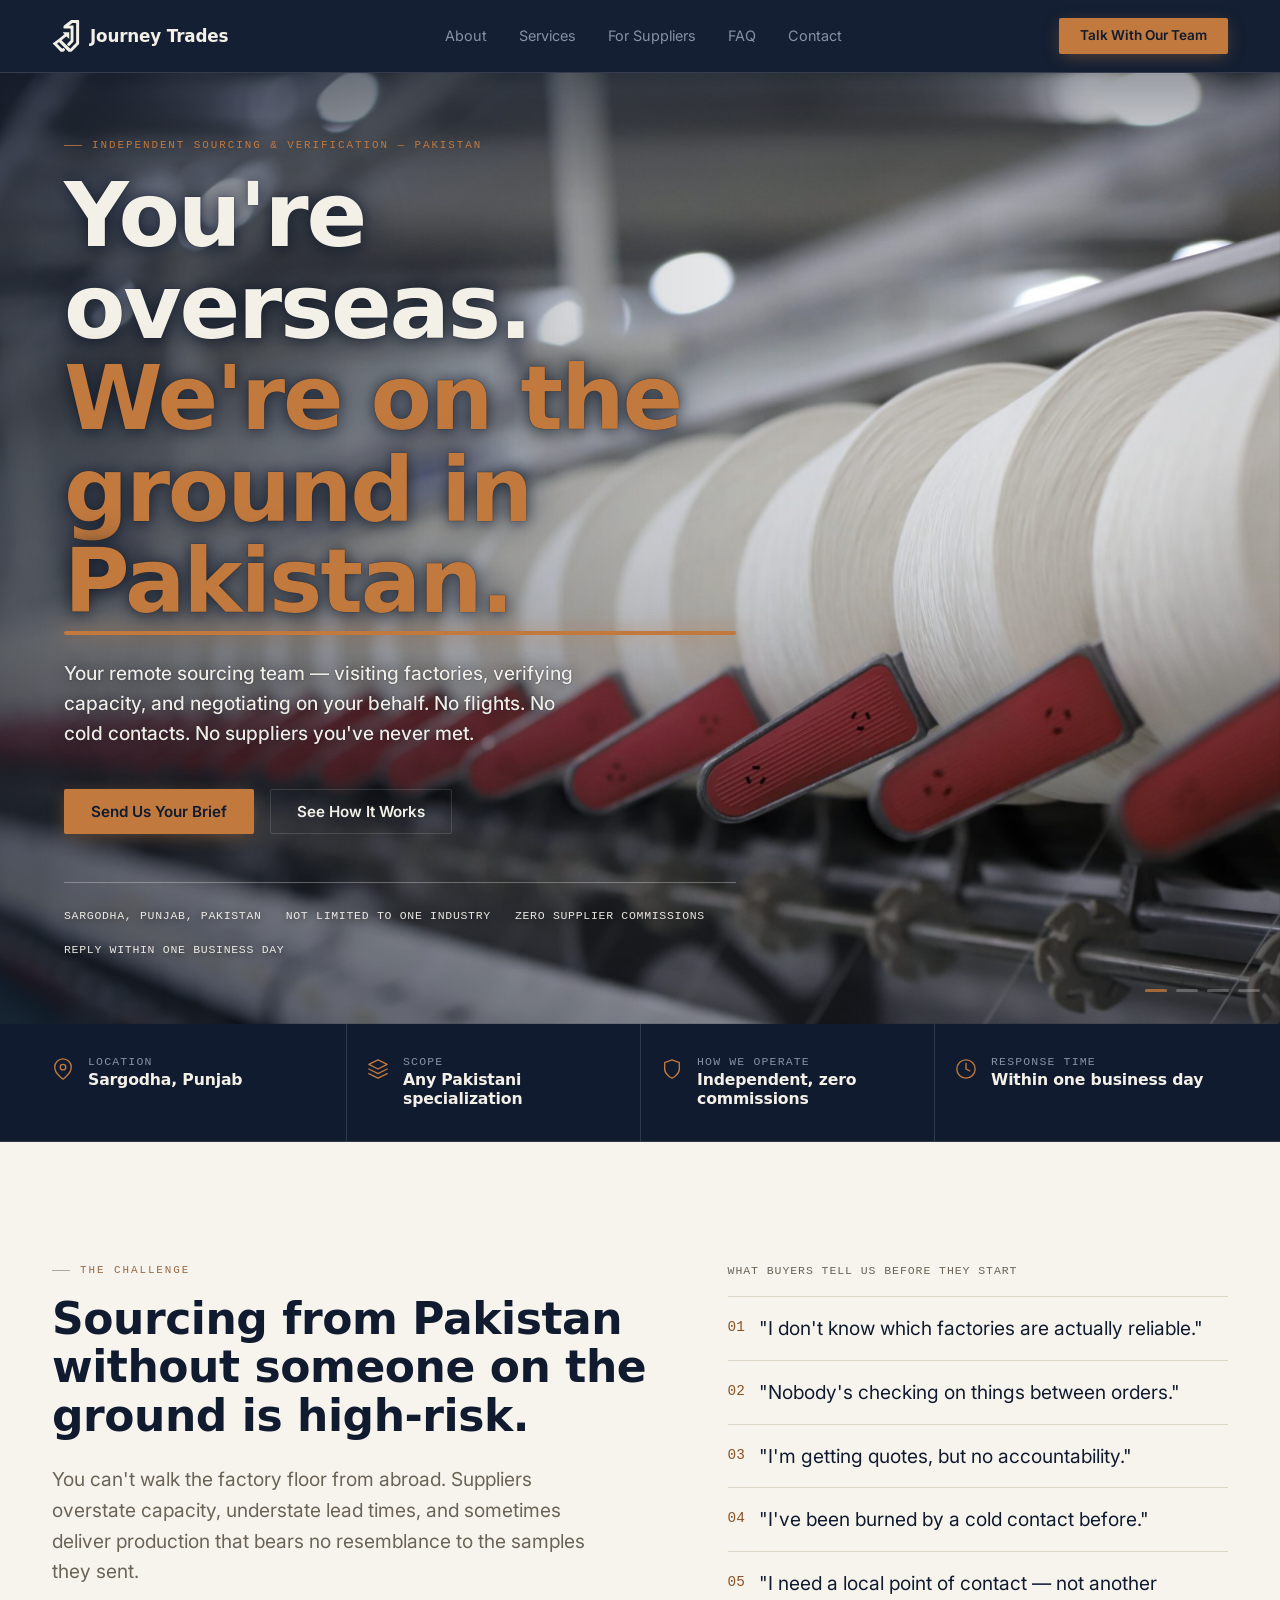
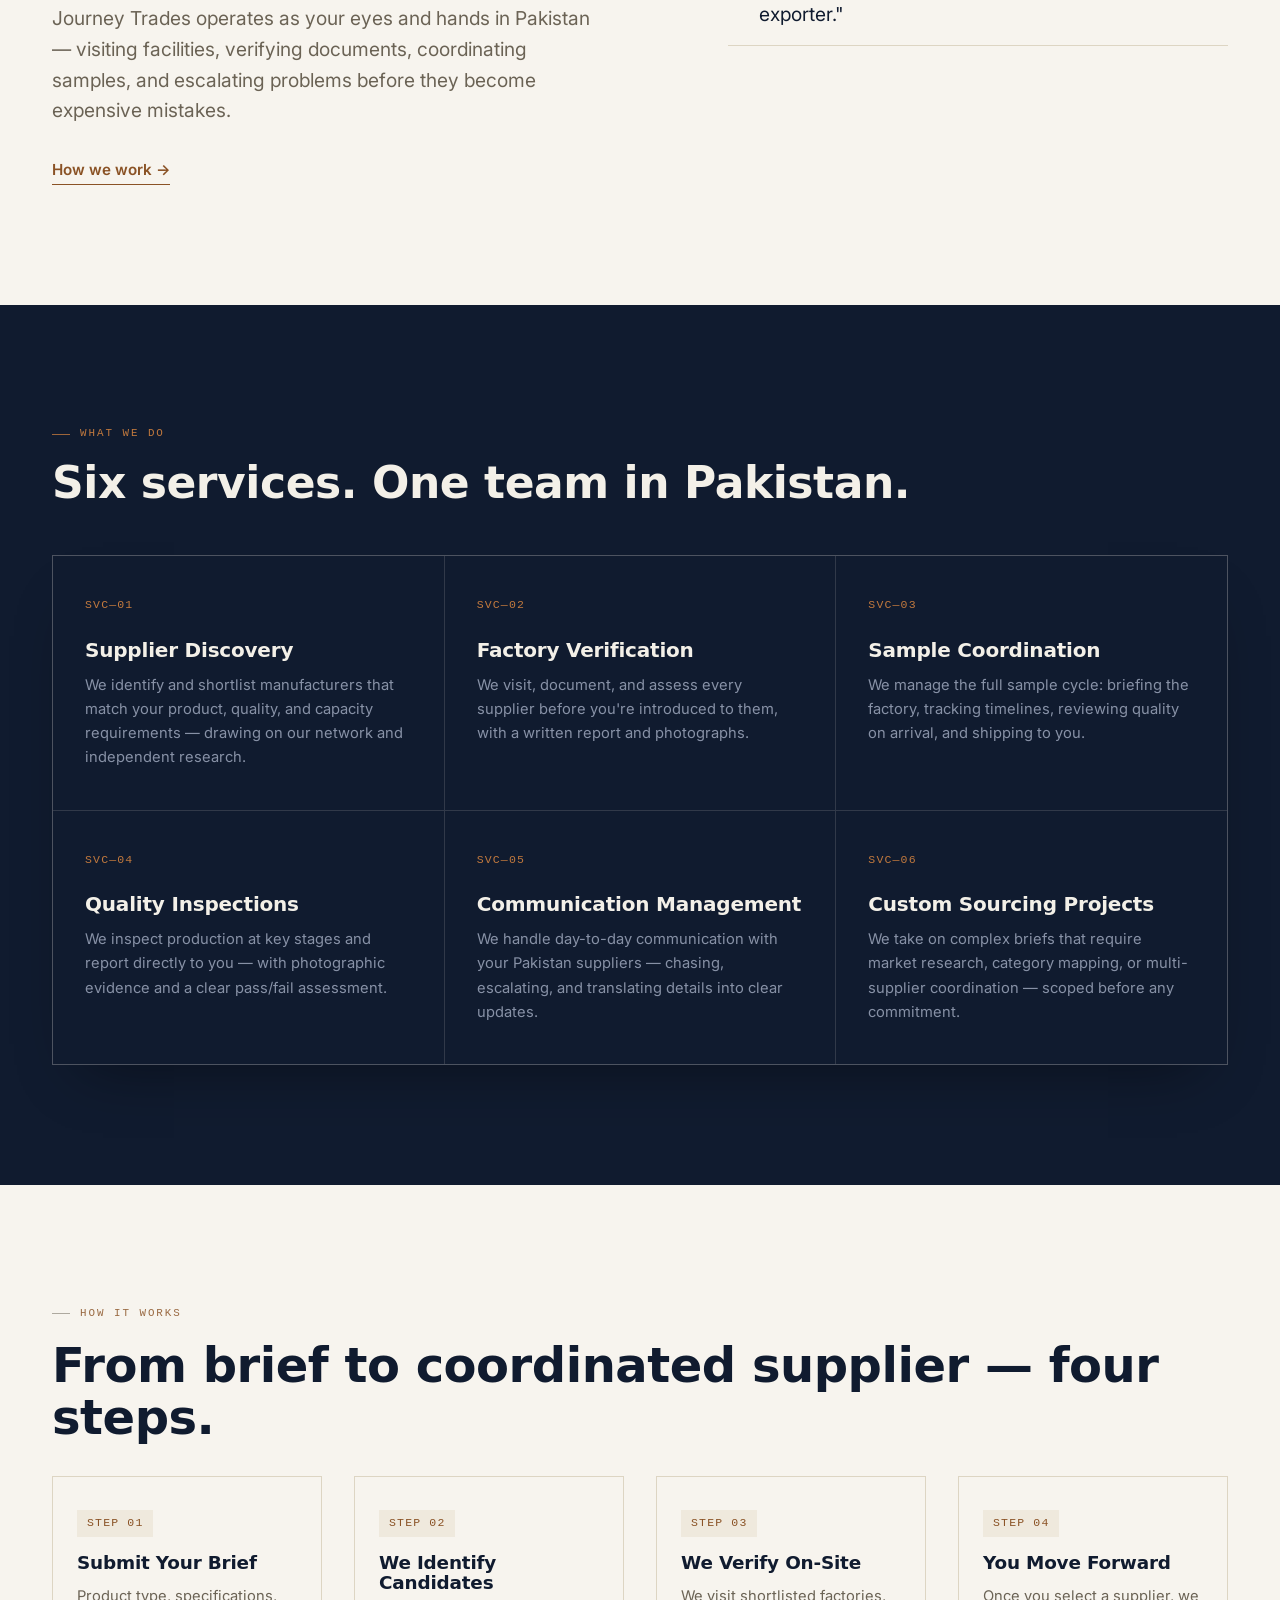
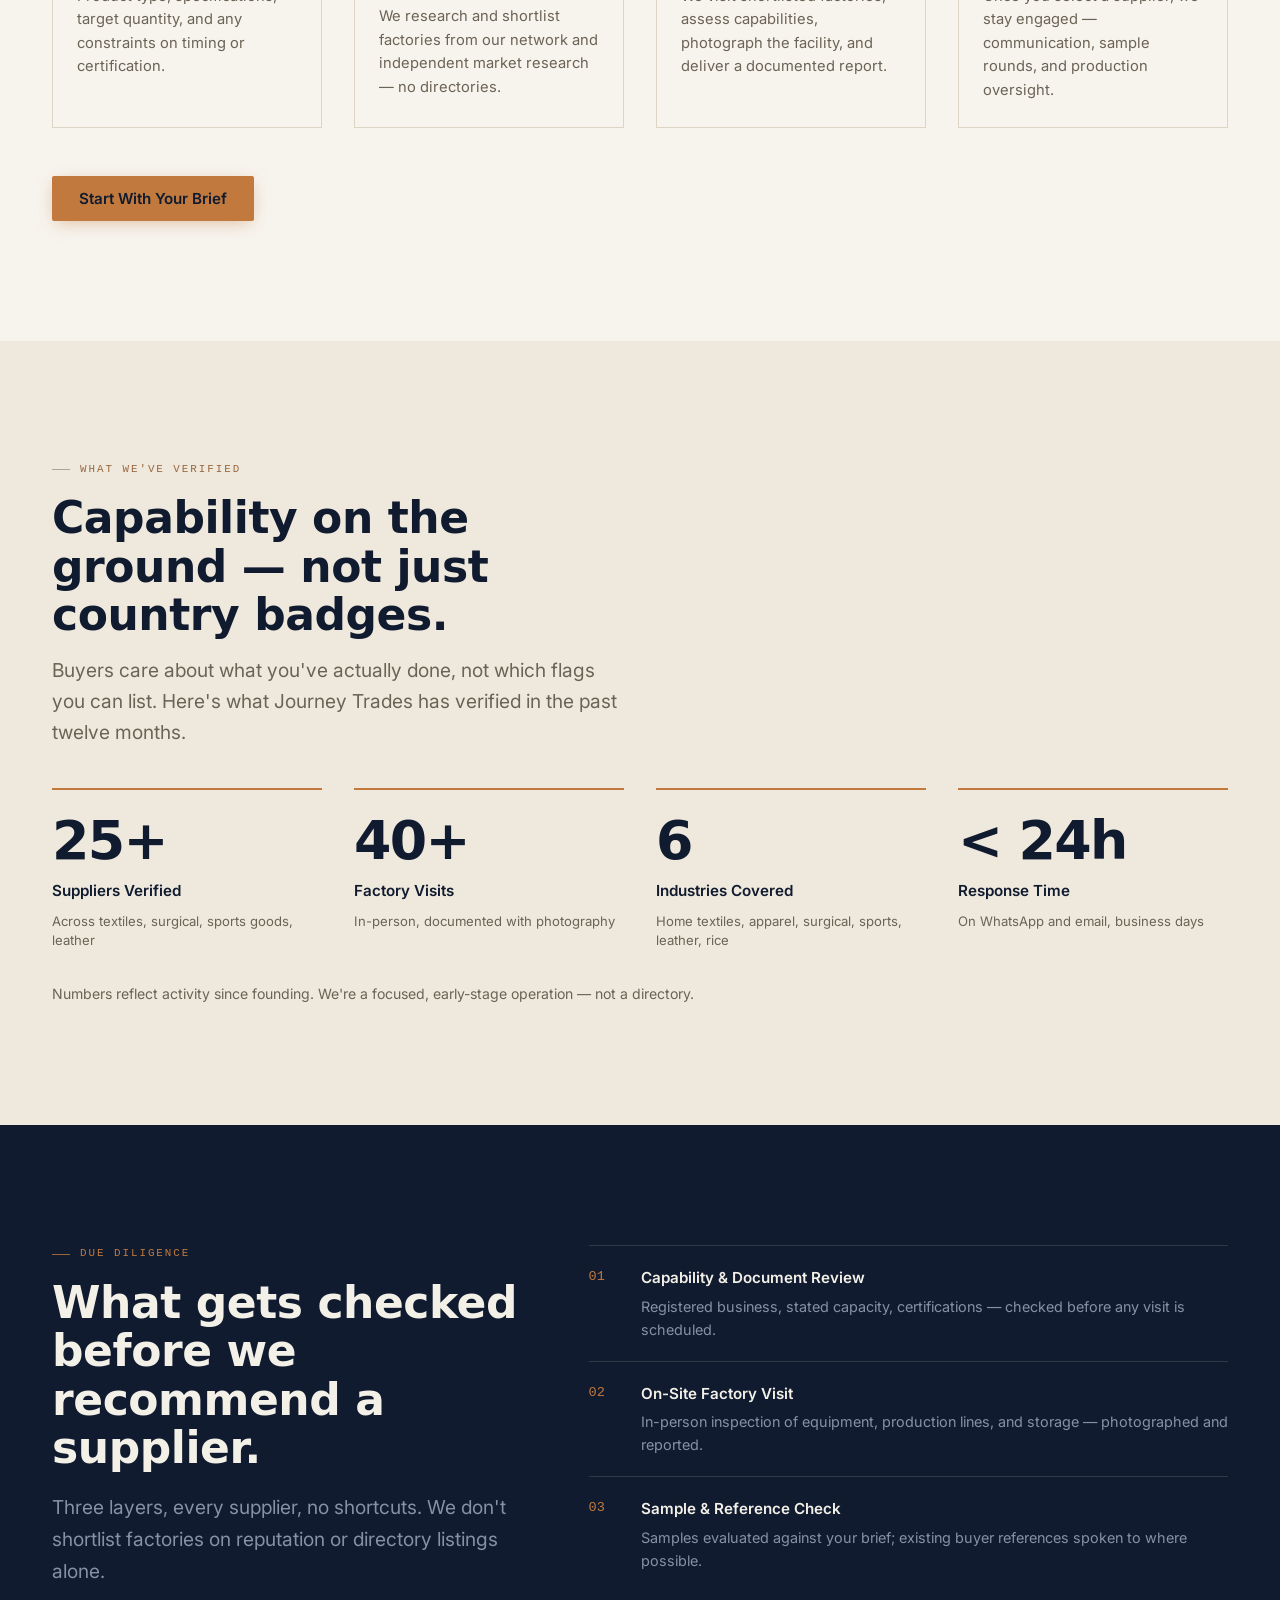
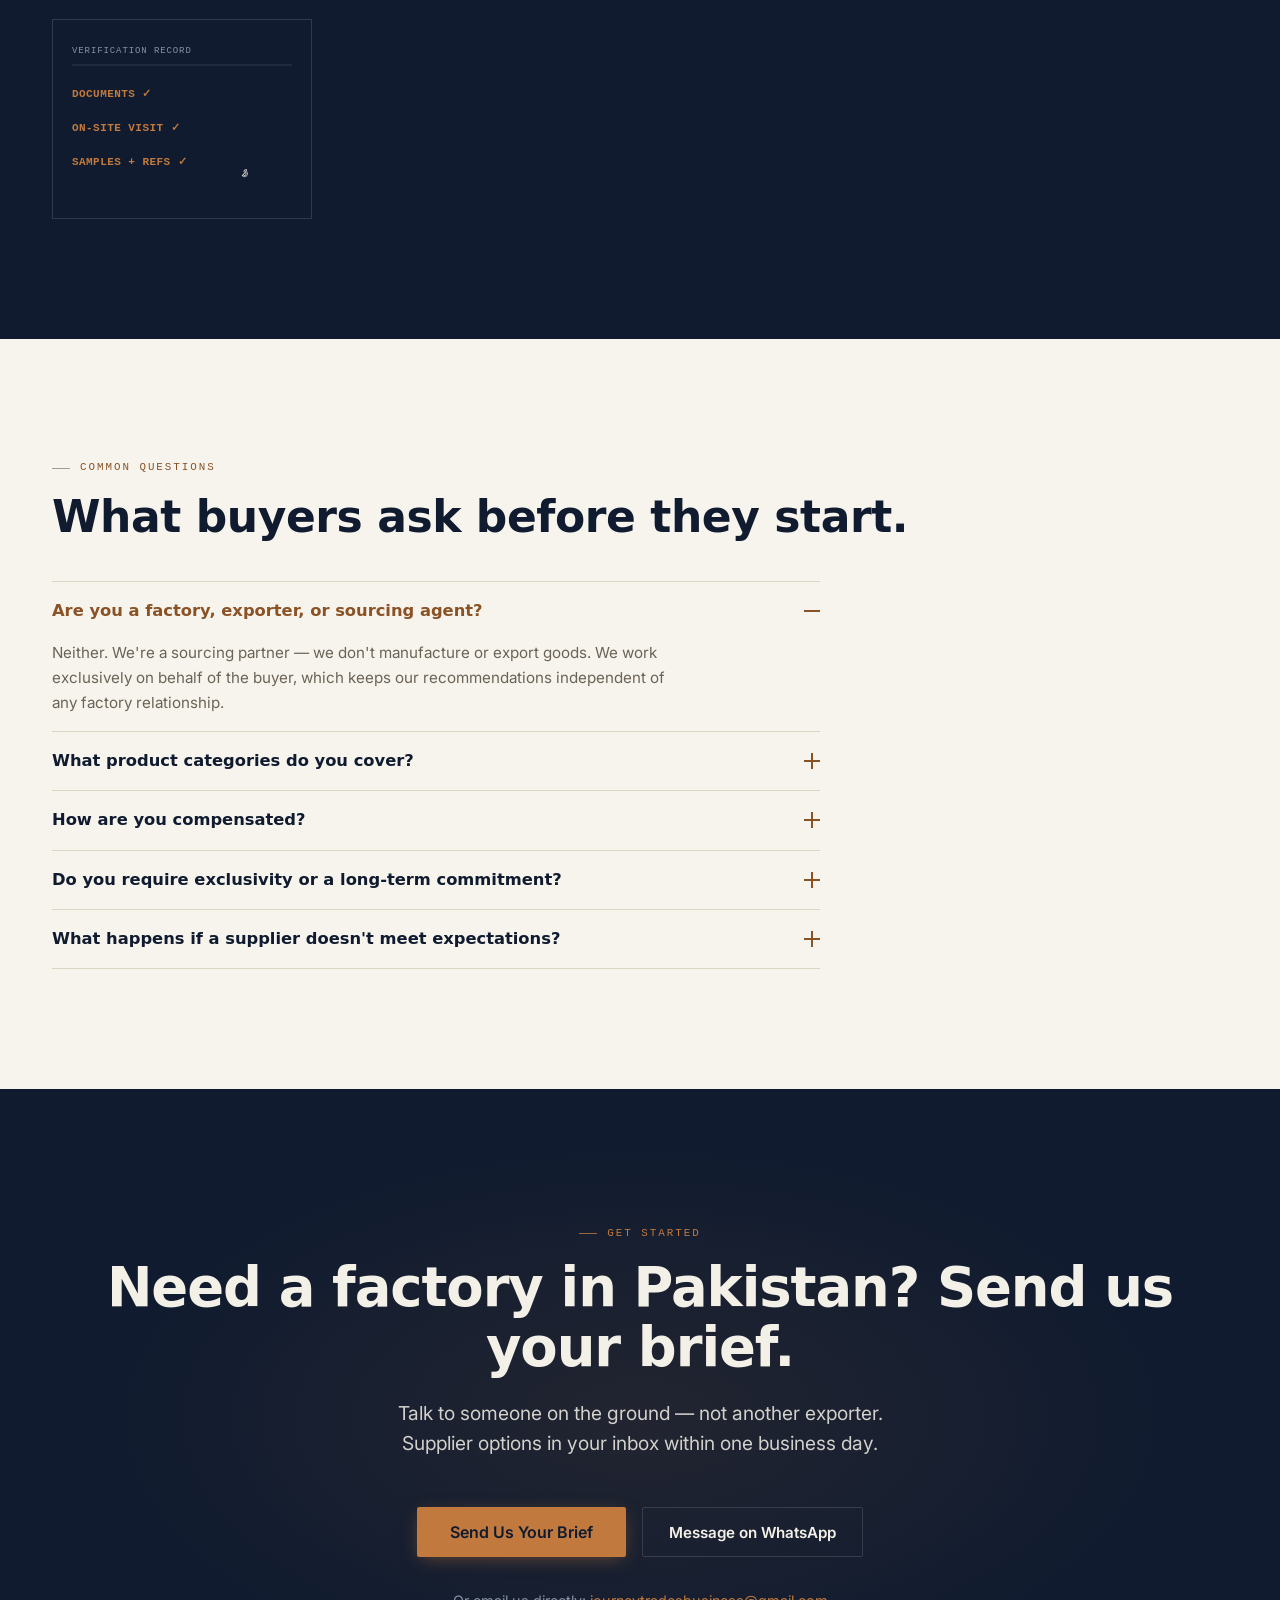
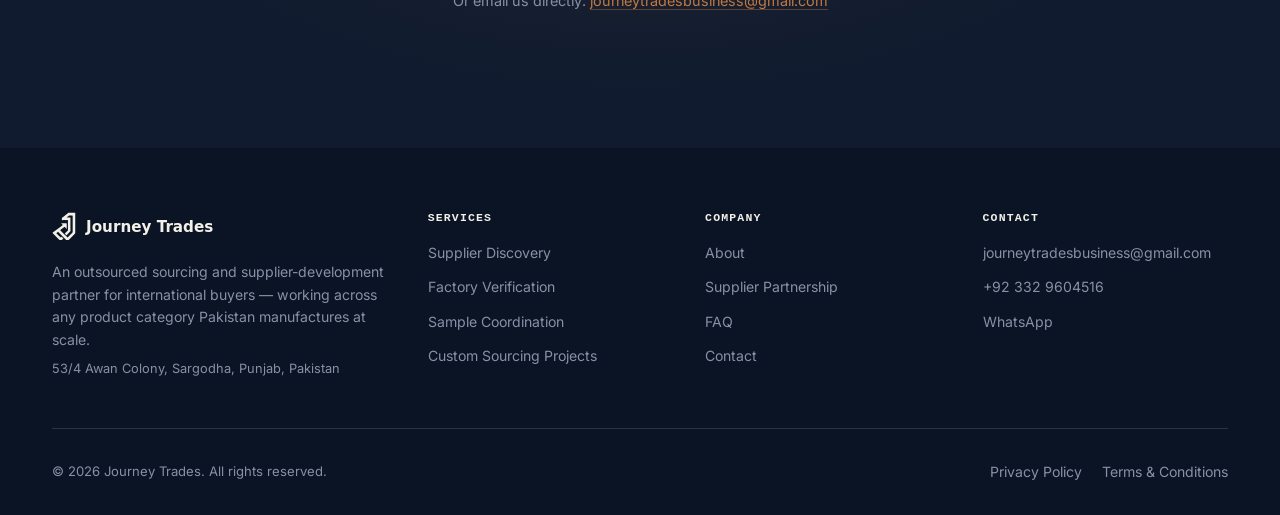
==== commit a2d46881: "Add files via upload" ====
--- a/index.html
+++ b/index.html
@@ -59,22 +59,18 @@
 
         <figure class="carousel__slide is-active" data-slide="0">
           <img class="carousel__photo" src="assets/images/hero-01.jpg" alt="Home textiles manufacturing in Pakistan">
-          <figcaption class="carousel__caption"><span class="carousel__caption-num">01</span>Home Textiles</figcaption>
         </figure>
 
         <figure class="carousel__slide" data-slide="1">
           <img class="carousel__photo" src="assets/images/hero-02.jpg" alt="Surgical instruments manufacturing in Pakistan">
-          <figcaption class="carousel__caption"><span class="carousel__caption-num">02</span>Surgical Instruments</figcaption>
         </figure>
 
         <figure class="carousel__slide" data-slide="2">
           <img class="carousel__photo" src="assets/images/hero-03.jpg" alt="Sports goods manufacturing in Pakistan">
-          <figcaption class="carousel__caption"><span class="carousel__caption-num">03</span>Sports Goods</figcaption>
         </figure>
 
         <figure class="carousel__slide" data-slide="3">
           <img class="carousel__photo" src="assets/images/hero-04.jpg" alt="Leather goods manufacturing in Pakistan">
-          <figcaption class="carousel__caption"><span class="carousel__caption-num">04</span>Leather Goods</figcaption>
         </figure>
 
       </div>
--- a/css/style.css
+++ b/css/style.css
@@ -101,11 +101,10 @@
 /* ── BUTTONS ── */
 .btn{
   display:inline-flex; align-items:center; justify-content:center; gap:8px;
-  padding:14px 26px; font-family:var(--font-body); font-weight:600; font-size:0.95rem;
+  padding:14px 26px; font-family:var(--font-body); font-weight:600; font-size:0.95rem; line-height:1;
   border-radius:2px; border:1px solid transparent;
   transition:transform 420ms var(--ease-out), background 300ms var(--ease-out), border-color 300ms var(--ease-out), color 300ms var(--ease-out), box-shadow 420ms var(--ease-out);
   white-space:nowrap;
-  will-change:transform;
 }
 .btn:hover{ transform:translateY(-3px); }
 .btn:active{ transform:translateY(-1px) scale(0.98); transition-duration:120ms; }
@@ -119,30 +118,30 @@
 /* ── NAV ── */
 .nav{
   position:sticky; top:0; z-index:100;
-  background:rgba(16,27,47,0.92); backdrop-filter:blur(10px);
+  /* solid background — no backdrop-filter (it was creating a containing block that broke position:fixed on the mobile menu, and it's expensive on desktop) */
+  background:rgba(16,27,47,0.98);
   border-bottom:1px solid var(--line-dark);
   transition:background 260ms var(--ease), border-color 260ms var(--ease);
-  will-change:background, border-color;
-}
-.nav.is-scrolled{ background:rgba(16,27,47,0.98); border-bottom-color:rgba(243,240,232,0.22); }
+}
+.nav.is-scrolled{ background:#0B1424; border-bottom-color:rgba(243,240,232,0.22); }
 .nav__inner{ display:flex; align-items:center; justify-content:space-between; height:4.5rem; }
 .nav__brand{ display:flex; align-items:center; gap:10px; }
-.nav__mark{ display:inline-flex; align-items:center; justify-content:center; width:28px; height:34px; color:var(--text-paper); transition:transform 260ms var(--ease); will-change:transform; }
+.nav__mark{ display:inline-flex; align-items:center; justify-content:center; width:28px; height:34px; color:var(--text-paper); transition:transform 260ms var(--ease); }
 .nav__brand:hover .nav__mark{ transform:translateY(-2px); }
 .nav__mark svg{ display:block; width:100%; height:100%; }
 .nav__wordmark{ font-family:var(--font-display); font-weight:600; font-size:1.05rem; line-height:1; color:var(--text-paper); letter-spacing:-0.01em; display:flex; align-items:center; }
-.nav__links{ display:flex; gap:var(--space-32); }
-.nav__link{ font-size:0.9rem; color:var(--muted-dark); transition:color 160ms var(--ease); position:relative; padding-bottom:4px; }
-.nav__link::after{ content:''; position:absolute; left:0; bottom:0; width:100%; height:1px; background:var(--signal); transform:scaleX(0); transform-origin:left; transition:transform 380ms var(--ease-out); will-change:transform; }
+.nav__links{ display:flex; align-items:center; gap:var(--space-32); }
+.nav__link{ font-size:0.9rem; line-height:1; color:var(--muted-dark); transition:color 160ms var(--ease); position:relative; padding:6px 0; }
+.nav__link::after{ content:''; position:absolute; left:0; bottom:0; width:100%; height:1px; background:var(--signal); transform:scaleX(0); transform-origin:left; transition:transform 380ms var(--ease-out); }
 .nav__link:hover{ color:var(--text-paper); }
 .nav__link:hover::after{ transform:scaleX(1); }
 .nav__link[aria-current="page"]{ color:var(--text-paper); }
 .nav__link[aria-current="page"]::after{ transform:scaleX(1); background:var(--muted-dark); }
 .nav__mobile-link[aria-current="page"]{ color:var(--signal); }
 .nav__actions{ display:flex; align-items:center; gap:var(--space-16); }
-.nav__cta{ display:inline-flex; padding:10px 20px; font-size:0.85rem; }
+.nav__cta{ display:inline-flex; align-items:center; padding:10px 20px; font-size:0.85rem; line-height:1; }
 .nav__toggle{ display:none; flex-direction:column; gap:5px; width:24px; padding:8px 4px; cursor:pointer; background:none; border:none; }
-.nav__toggle-bar{ height:2px; background:var(--text-paper); border-radius:1px; transition:transform 220ms var(--ease), opacity 220ms var(--ease); will-change:transform, opacity; }
+.nav__toggle-bar{ height:2px; background:var(--text-paper); border-radius:1px; transition:transform 220ms var(--ease), opacity 220ms var(--ease); }
 .nav__mobile{ display:none; }
 
 /* Scroll lock when mobile menu is open — prevents background scroll */
@@ -153,13 +152,12 @@
   .nav__cta{ display:none; }
   .nav__toggle{ display:flex; }
   .nav__mobile{
-    display:block; /* CRITICAL — overrides .nav__mobile{display:none} above so the menu actually renders */
+    display:block; /* overrides .nav__mobile{display:none} above so the menu actually renders */
     position:fixed; inset:4.5rem 0 0 0; background:var(--ink); z-index:99;
     transform:translateY(-8px); opacity:0; pointer-events:none;
     transition:transform 280ms var(--ease-out), opacity 280ms var(--ease-out);
     padding:var(--space-32) var(--pad);
     overflow-y:auto; -webkit-overflow-scrolling:touch;
-    will-change:transform, opacity;
   }
   body.menu-open .nav__mobile{ transform:translateY(0); opacity:1; pointer-events:auto; }
   body.menu-open .nav__toggle-bar:nth-child(1){ transform:translateY(7px) rotate(45deg); }
@@ -184,7 +182,7 @@
     linear-gradient(180deg, rgba(11,20,36,0.42) 0%, transparent 14%, transparent 86%, rgba(11,20,36,0.22) 100%);
 }
 .hero__inner{ position:relative; z-index:2; width:100%; max-width:none; padding-inline:clamp(2rem, 5vw, 5rem); }
-.hero__content{ max-width:42rem; }
+.hero__content{ max-width:42rem; will-change:transform; }
 .hero__title{ font-size:clamp(3rem, 7vw, 5.75rem); color:var(--text-paper); font-weight:700; line-height:1.02; letter-spacing:-0.025em; text-shadow:0 2px 36px rgba(11,20,36,0.75), 0 1px 14px rgba(11,20,36,0.6), 0 0 1px rgba(11,20,36,0.95); }
 .hero__title em{ font-style:normal; color:var(--signal); position:relative; display:inline-block; }
 .hero__title em::after{ content:''; position:absolute; left:0; right:0; bottom:-8px; height:4px; background:var(--signal); border-radius:2px; box-shadow:0 0 18px rgba(193,121,62,0.8); }
@@ -196,7 +194,8 @@
 .carousel__track{ position:relative; width:100%; height:100%; }
 .carousel__slide{ position:absolute; inset:0; margin:0; opacity:0; visibility:hidden; transition:opacity 1800ms linear, visibility 0s linear 1800ms; will-change:opacity; }
 .carousel__slide.is-active{ opacity:1; visibility:visible; z-index:2; transition:opacity 1800ms linear; }
-.carousel__photo{ width:100%; height:100%; object-fit:cover; object-position:center 35%; display:block; transform:scale(1.06); transition:transform 5000ms linear; will-change:transform; }
+/* Ken Burns zoom reduced to 1.03 (from 1.06) — large hero images animating at 1.06 causes repaint jank on desktop */
+.carousel__photo{ width:100%; height:100%; object-fit:cover; object-position:center 35%; display:block; transform:scale(1.03); transition:transform 5000ms linear; will-change:transform; }
 .carousel__slide.is-active .carousel__photo{ transform:scale(1); }
 .carousel__caption{ position:absolute; left:0; right:0; bottom:0; margin:0; padding:22px var(--pad) calc(var(--space-32) + 10px); background:linear-gradient(0deg, rgba(11,20,36,0.75), transparent); display:flex; align-items:baseline; gap:10px; font-weight:600; color:var(--text-paper); font-size:0.9rem; z-index:2; }
 .carousel__caption-num{ font-family:var(--font-mono); font-size:0.75rem; color:var(--signal); font-weight:600; }
@@ -239,16 +238,17 @@
 /* ── PROOF STRIP ── */
 .strip{ background:var(--ink); border-bottom:1px solid var(--line-dark); }
 .strip__grid{ display:grid; grid-template-columns:repeat(4,1fr); }
-.strip__item{ display:flex; align-items:center; gap:14px; padding:var(--space-32) var(--space-20); border-left:1px solid var(--line-dark); }
+.strip__item{ display:flex; align-items:flex-start; gap:14px; padding:var(--space-32) var(--space-20); border-left:1px solid var(--line-dark); }
 .strip__item:first-child{ border-left:none; padding-left:0; }
-.strip__icon{ width:22px; height:22px; color:var(--signal); flex-shrink:0; }
+.strip__icon{ width:22px; height:22px; color:var(--signal); flex-shrink:0; margin-top:2px; }
 .strip__text{ display:flex; flex-direction:column; gap:4px; min-width:0; }
-.strip__label{ font-family:var(--font-mono); font-size:var(--text-xs); letter-spacing:0.1em; text-transform:uppercase; color:var(--muted-dark); }
-.strip__value{ font-family:var(--font-display); font-size:0.98rem; font-weight:600; color:var(--text-paper); letter-spacing:-0.01em; }
+.strip__label{ font-family:var(--font-mono); font-size:var(--text-xs); letter-spacing:0.1em; text-transform:uppercase; color:var(--muted-dark); line-height:1; }
+.strip__value{ font-family:var(--font-display); font-size:0.98rem; font-weight:600; color:var(--text-paper); letter-spacing:-0.01em; line-height:1.2; }
 @media (max-width:860px){
   .strip__grid{ grid-template-columns:repeat(2,1fr); gap:1px; background:var(--line-dark); }
-  .strip__item{ border-left:none; padding:var(--space-24) var(--space-20); background:var(--ink); }
+  .strip__item{ border-left:none; padding:var(--space-24) var(--space-20); background:var(--ink); align-items:flex-start; }
   .strip__item:nth-child(2n){ border-left:1px solid var(--line-dark); }
+  .strip__icon{ width:20px; height:20px; margin-top:1px; }
 }
 @media (max-width:560px){
   .strip__grid{ grid-template-columns:1fr; }
@@ -280,8 +280,8 @@
 .services{ }
 .services .section-head__title{ font-size:clamp(2rem, 4vw, 3rem); font-weight:700; }
 .services__grid{ display:grid; grid-template-columns:repeat(3,1fr); gap:1px; background:var(--line-dark); border:1px solid var(--line-dark); box-shadow:0 30px 60px -30px rgba(0,0,0,0.45); }
-.svc{ background:var(--ink); padding:var(--space-40) var(--space-32); transition:background 380ms var(--ease-out), transform 380ms var(--ease-out), box-shadow 380ms var(--ease-out); position:relative; z-index:1; will-change:transform; }
-.svc::before{ content:''; position:absolute; left:0; top:0; bottom:0; width:3px; background:var(--signal); transform:scaleY(0); transform-origin:top; transition:transform 380ms var(--ease-out); will-change:transform; }
+.svc{ background:var(--ink); padding:var(--space-40) var(--space-32); transition:background 380ms var(--ease-out), transform 380ms var(--ease-out), box-shadow 380ms var(--ease-out); position:relative; z-index:1; }
+.svc::before{ content:''; position:absolute; left:0; top:0; bottom:0; width:3px; background:var(--signal); transform:scaleY(0); transform-origin:top; transition:transform 380ms var(--ease-out); }
 .svc:hover{ background:var(--ink-2); transform:translateY(-6px); box-shadow:0 24px 48px -20px rgba(0,0,0,0.55); z-index:2; }
 .svc:hover::before{ transform:scaleY(1); }
 .svc__code{ display:block; font-family:var(--font-mono); font-size:var(--text-xs); color:var(--signal); letter-spacing:0.1em; margin-bottom:var(--space-24); transition:transform 380ms var(--ease-out); }
@@ -295,7 +295,7 @@
 .section:has(.process__steps) .section-head__title{ font-size:clamp(2rem, 4vw, 3rem); font-weight:700; }
 .process__steps{ display:grid; grid-template-columns:repeat(4,1fr); gap:var(--space-32); margin-top:var(--space-32); }
 .process__steps--six{ grid-template-columns:repeat(3,1fr); }
-.step{ position:relative; padding:var(--space-32) var(--space-24) var(--space-24); border:1px solid var(--line); background:var(--paper); transition:transform 380ms var(--ease-out), box-shadow 380ms var(--ease-out), border-color 380ms var(--ease-out); will-change:transform; }
+.step{ position:relative; padding:var(--space-32) var(--space-24) var(--space-24); border:1px solid var(--line); background:var(--paper); transition:transform 380ms var(--ease-out), box-shadow 380ms var(--ease-out), border-color 380ms var(--ease-out); }
 .step:hover{ transform:translateY(-4px); box-shadow:0 18px 32px -20px rgba(16,27,47,0.25); border-color:var(--signal-2); }
 .step__rail{ position:absolute; top:0; left:0; width:100%; height:3px; display:none; } /* legacy schematic rail — hidden, kept for backward compat with existing HTML */
 .step__num{ display:inline-block; font-family:var(--font-mono); font-size:var(--text-xs); color:var(--signal-2); letter-spacing:0.1em; background:var(--paper-2); padding:4px 10px; margin-bottom:var(--space-16); }
@@ -320,7 +320,7 @@
 @media (max-width:520px){ .cap-grid{ grid-template-columns:1fr; } }
 
 /* legacy .tag styles kept for backward compat with any other usage */
-.tag{ display:inline-flex; align-items:center; gap:10px; border:1px solid var(--line); background:var(--paper); padding:12px 18px; transition:border-color 380ms var(--ease-out), transform 380ms var(--ease-out), box-shadow 380ms var(--ease-out); will-change:transform; }
+.tag{ display:inline-flex; align-items:center; gap:10px; border:1px solid var(--line); background:var(--paper); padding:12px 18px; transition:border-color 380ms var(--ease-out), transform 380ms var(--ease-out), box-shadow 380ms var(--ease-out); }
 .tag:hover{ border-color:var(--signal-2); transform:translateY(-4px); box-shadow:0 14px 24px -18px rgba(16,27,47,0.35); }
 .tag__code{ font-family:var(--font-mono); font-weight:600; color:var(--signal-2); font-size:0.9rem; }
 .tag__name{ font-size:0.9rem; color:var(--text-ink); }
@@ -396,8 +396,9 @@
 .rd-ring{ fill:none; stroke:var(--signal); stroke-width:1; opacity:0.35; }
 
 /* fade-up */
-.fade-up{ opacity:0; transform:translateY(26px) scale(0.985); transition:opacity 800ms var(--ease-out), transform 800ms var(--ease-out); will-change:opacity, transform; }
-.fade-up.is-visible{ opacity:1; transform:translateY(0) scale(1); will-change:auto; }
+/* fade-up — hint removed; IntersectionObserver adds is-visible once and then unobserves, so permanent will-change would waste GPU memory */
+.fade-up{ opacity:0; transform:translateY(26px) scale(0.985); transition:opacity 800ms var(--ease-out), transform 800ms var(--ease-out); }
+.fade-up.is-visible{ opacity:1; transform:translateY(0) scale(1); }
 
 /* entry-rule: process step connector draws in on scroll */
 .entry-rule path{ stroke-dasharray:140; stroke-dashoffset:140; transition:stroke-dashoffset 1000ms var(--ease-out); }
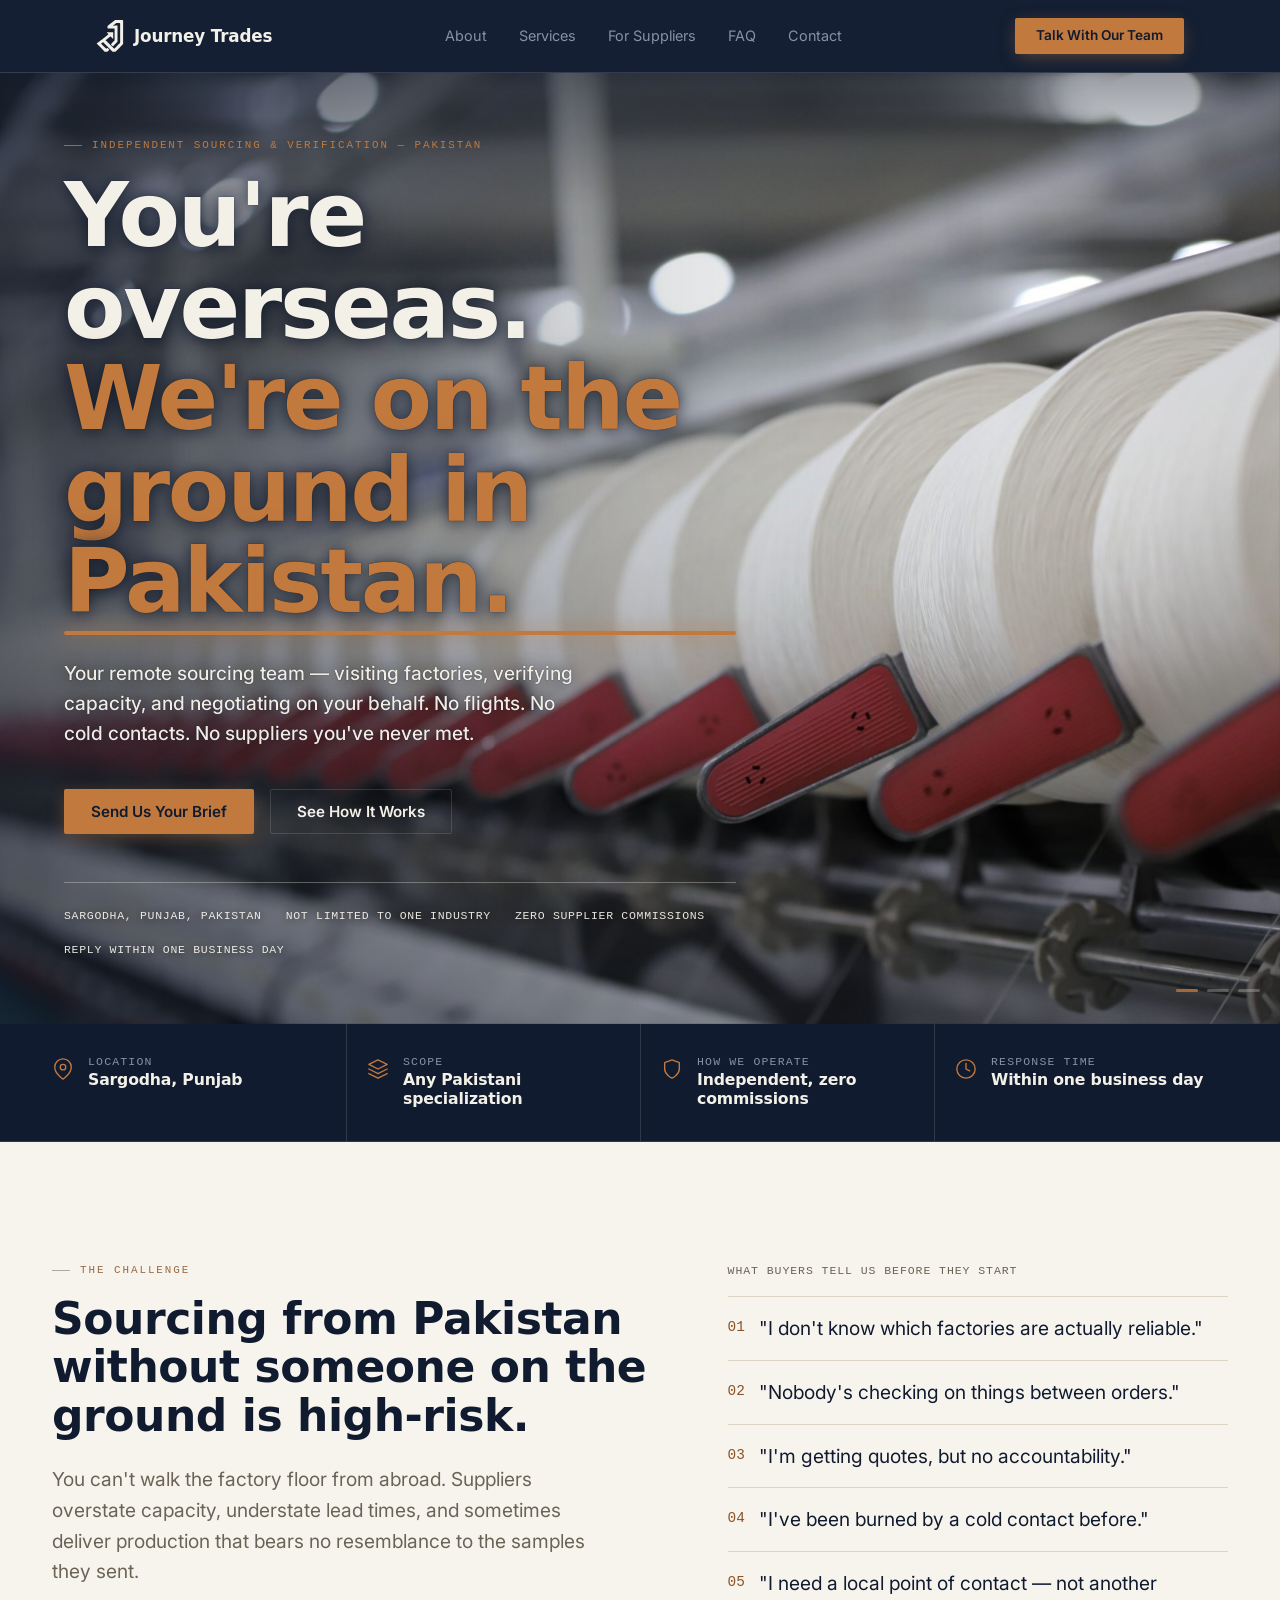
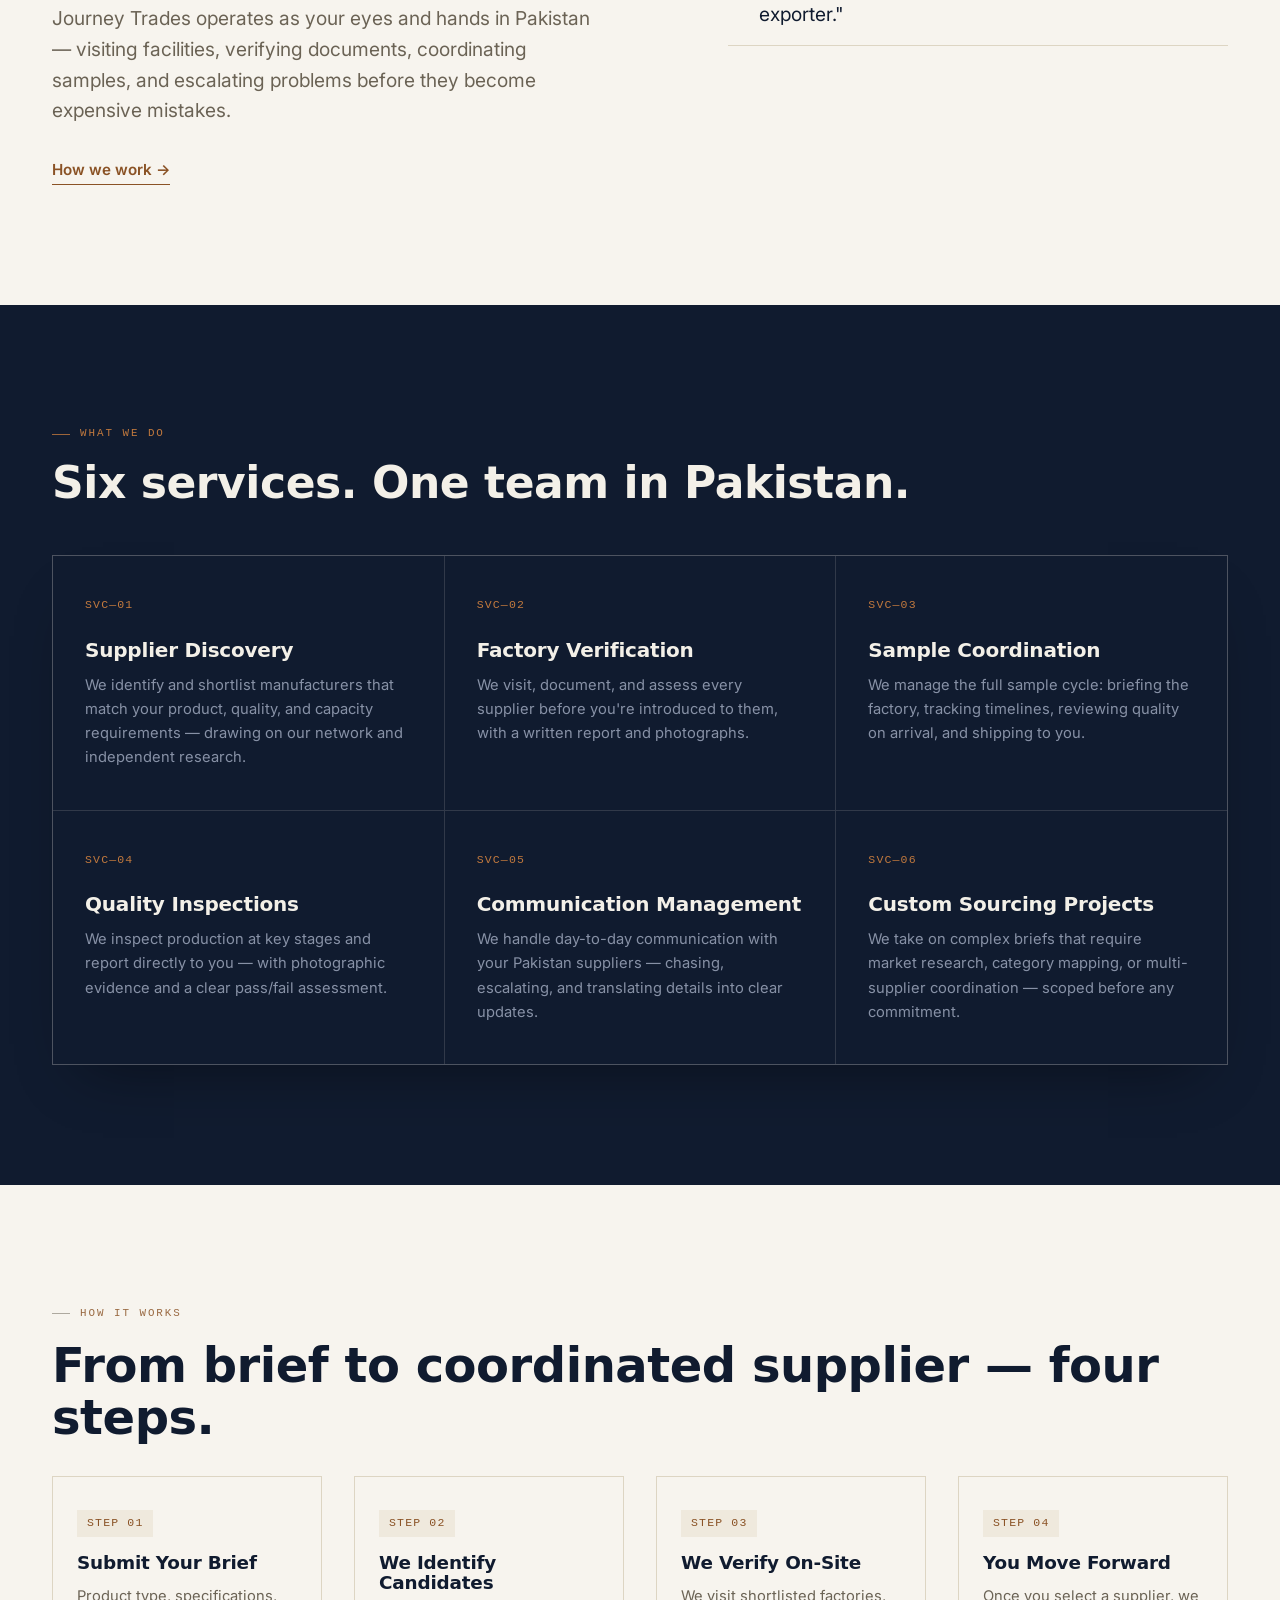
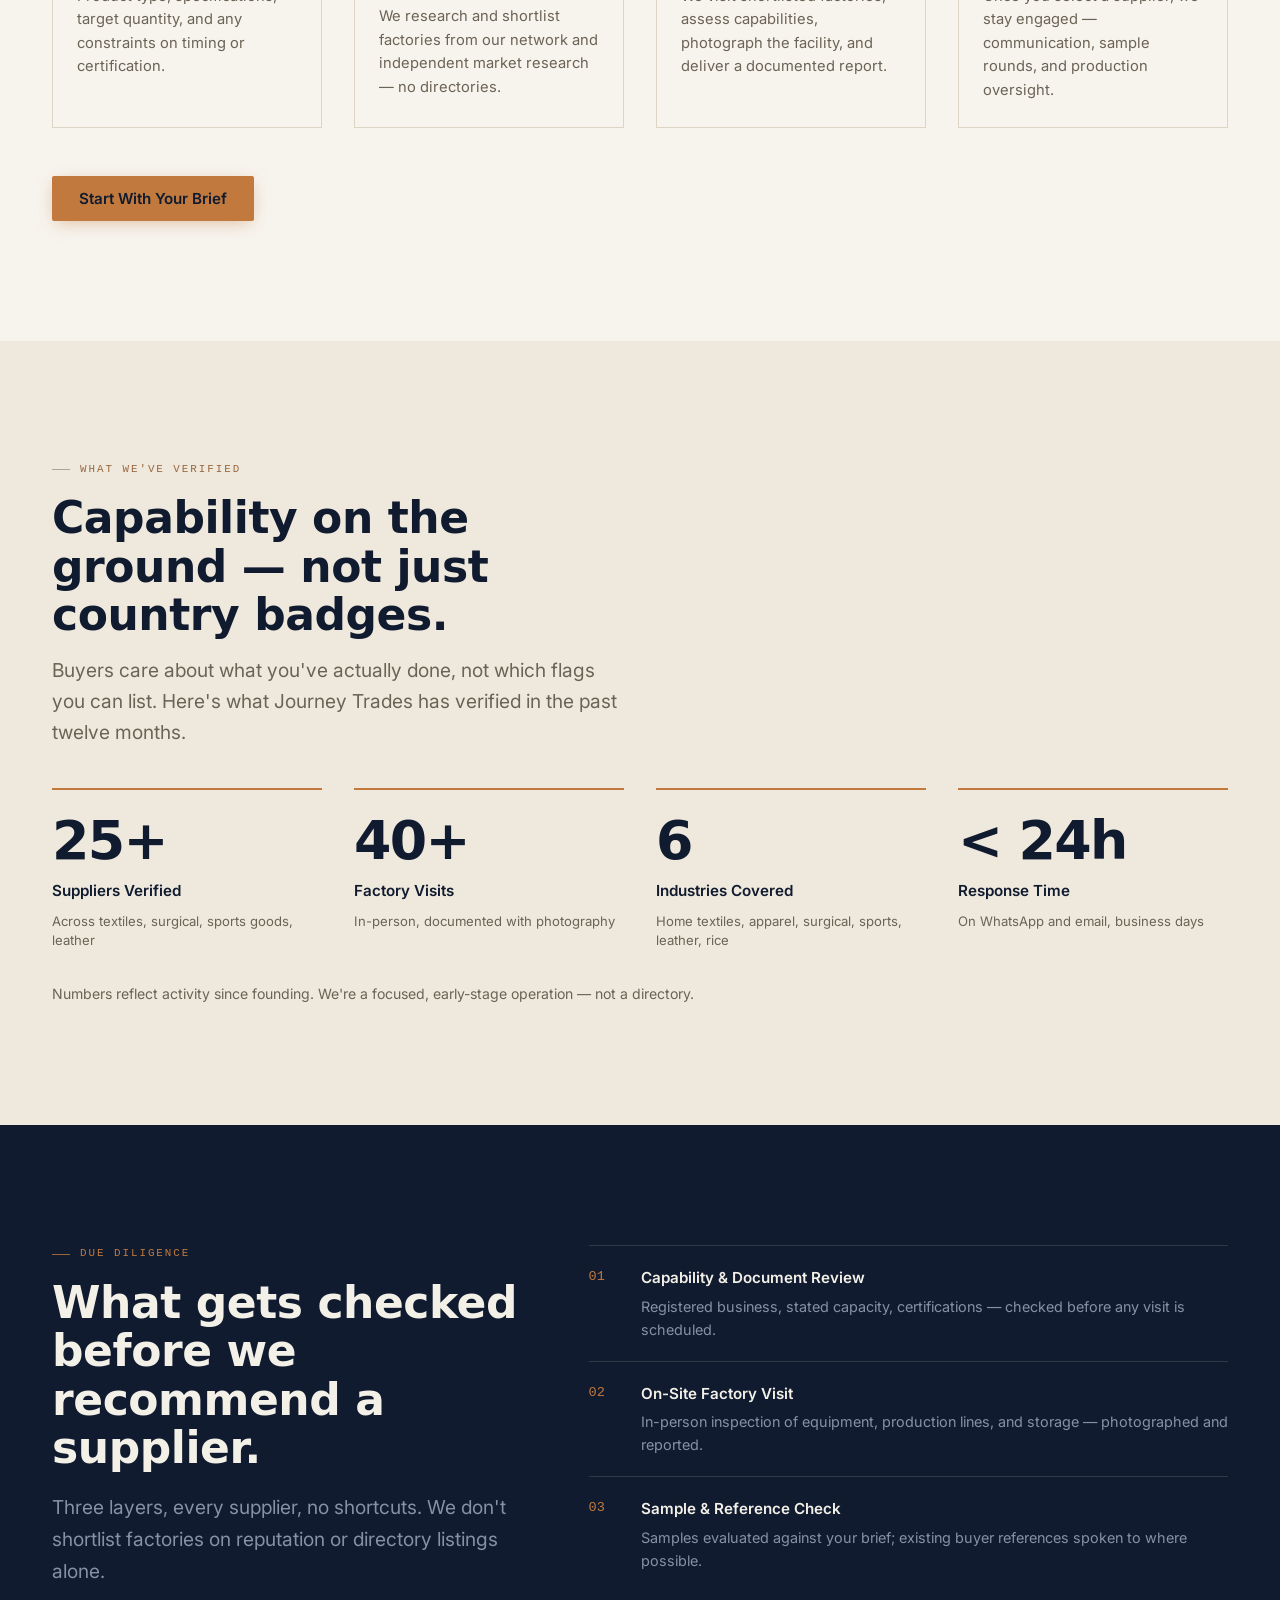
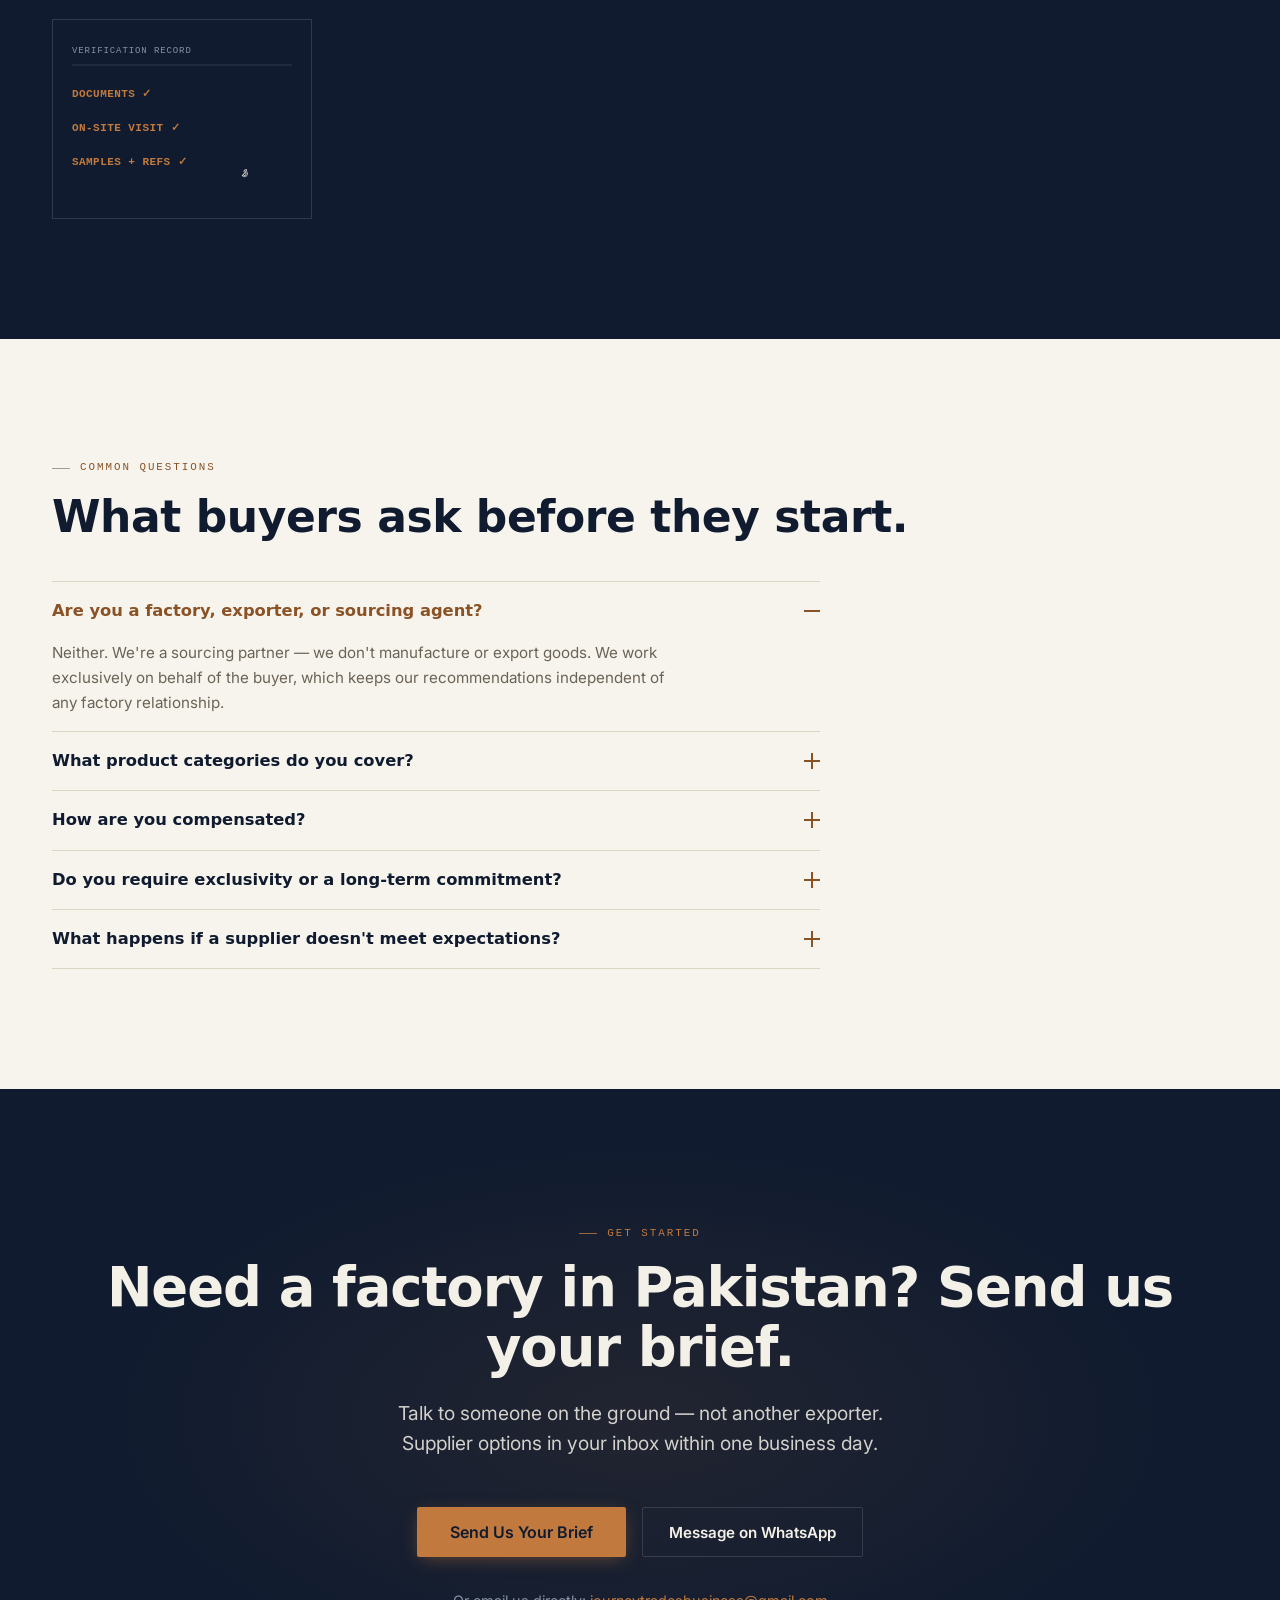
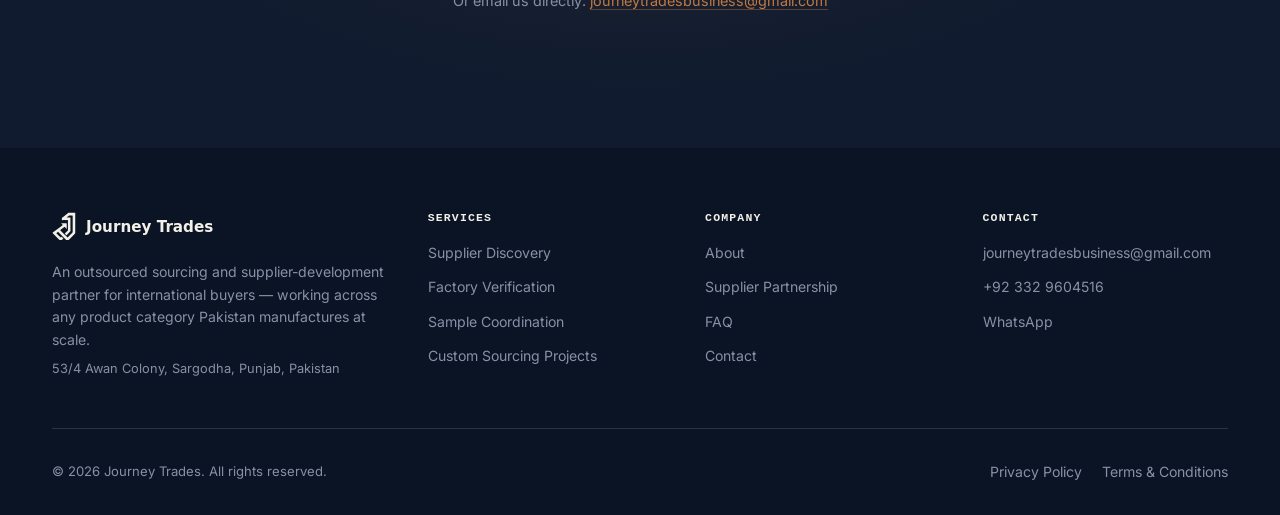
==== commit ddd53f62: "Add files via upload" ====
--- a/index.html
+++ b/index.html
@@ -62,14 +62,10 @@
         </figure>
 
         <figure class="carousel__slide" data-slide="1">
-          <img class="carousel__photo" src="assets/images/hero-02.jpg" alt="Surgical instruments manufacturing in Pakistan">
-        </figure>
-
-        <figure class="carousel__slide" data-slide="2">
           <img class="carousel__photo" src="assets/images/hero-03.jpg" alt="Sports goods manufacturing in Pakistan">
         </figure>
 
-        <figure class="carousel__slide" data-slide="3">
+        <figure class="carousel__slide" data-slide="2">
           <img class="carousel__photo" src="assets/images/hero-04.jpg" alt="Leather goods manufacturing in Pakistan">
         </figure>
 
@@ -78,7 +74,6 @@
         <button class="carousel__dot is-active" data-slide-to="0" role="tab" aria-selected="true" aria-label="Slide 1"></button>
         <button class="carousel__dot" data-slide-to="1" role="tab" aria-selected="false" aria-label="Slide 2"></button>
         <button class="carousel__dot" data-slide-to="2" role="tab" aria-selected="false" aria-label="Slide 3"></button>
-        <button class="carousel__dot" data-slide-to="3" role="tab" aria-selected="false" aria-label="Slide 4"></button>
       </div>
     </div>
     <div class="hero__overlay" aria-hidden="true"></div>
--- a/css/style.css
+++ b/css/style.css
@@ -124,7 +124,7 @@
   transition:background 260ms var(--ease), border-color 260ms var(--ease);
 }
 .nav.is-scrolled{ background:#0B1424; border-bottom-color:rgba(243,240,232,0.22); }
-.nav__inner{ display:flex; align-items:center; justify-content:space-between; height:4.5rem; }
+.nav__inner{ display:flex; align-items:center; justify-content:space-between; height:4.5rem; padding-inline:clamp(2rem, 5vw, 5rem); }
 .nav__brand{ display:flex; align-items:center; gap:10px; }
 .nav__mark{ display:inline-flex; align-items:center; justify-content:center; width:28px; height:34px; color:var(--text-paper); transition:transform 260ms var(--ease); }
 .nav__brand:hover .nav__mark{ transform:translateY(-2px); }
@@ -192,8 +192,8 @@
 .hero__trust-item{ font-family:var(--font-mono); font-size:var(--text-xs); letter-spacing:0.06em; color:var(--text-paper); text-transform:uppercase; text-shadow:0 1px 8px rgba(11,20,36,0.6); opacity:0.95; }
 
 .carousel__track{ position:relative; width:100%; height:100%; }
-.carousel__slide{ position:absolute; inset:0; margin:0; opacity:0; visibility:hidden; transition:opacity 1800ms linear, visibility 0s linear 1800ms; will-change:opacity; }
-.carousel__slide.is-active{ opacity:1; visibility:visible; z-index:2; transition:opacity 1800ms linear; }
+.carousel__slide{ position:absolute; inset:0; margin:0; opacity:0; visibility:hidden; transition:opacity 2500ms linear, visibility 0s linear 2500ms; will-change:opacity; }
+.carousel__slide.is-active{ opacity:1; visibility:visible; z-index:2; transition:opacity 2500ms linear; }
 /* Ken Burns zoom reduced to 1.03 (from 1.06) — large hero images animating at 1.06 causes repaint jank on desktop */
 .carousel__photo{ width:100%; height:100%; object-fit:cover; object-position:center 35%; display:block; transform:scale(1.03); transition:transform 5000ms linear; will-change:transform; }
 .carousel__slide.is-active .carousel__photo{ transform:scale(1); }
@@ -226,6 +226,8 @@
 @media (max-width:760px){
   .hero{ min-height:72vh; padding-block:var(--space-48) var(--space-40); }
   .hero__inner{ padding-inline:1.5rem; }
+  .nav__inner{ padding-inline:1.5rem; }
+  .page-header__inner{ padding-inline:1.5rem; }
   .hero__title{ font-size:clamp(2.1rem, 8.5vw, 3rem); line-height:1.04; letter-spacing:-0.02em; }
   .hero__title em::after{ bottom:-4px; height:3px; box-shadow:0 0 12px rgba(193,121,62,0.7); }
   .hero__sub{ font-size:1.02rem; margin-top:var(--space-20); line-height:1.55; }
@@ -397,7 +399,7 @@
 
 /* fade-up */
 /* fade-up — hint removed; IntersectionObserver adds is-visible once and then unobserves, so permanent will-change would waste GPU memory */
-.fade-up{ opacity:0; transform:translateY(26px) scale(0.985); transition:opacity 800ms var(--ease-out), transform 800ms var(--ease-out); }
+.fade-up{ opacity:0; transform:translateY(26px) scale(0.985); transition:opacity 1100ms var(--ease-out), transform 1100ms var(--ease-out); }
 .fade-up.is-visible{ opacity:1; transform:translateY(0) scale(1); }
 
 /* entry-rule: process step connector draws in on scroll */
@@ -414,7 +416,7 @@
   background-image:radial-gradient(circle at 1px 1px, rgba(243,240,232,0.06) 1px, transparent 0);
   background-size:28px 28px; pointer-events:none;
 }
-.page-header__inner{ position:relative; z-index:1; max-width:44rem; }
+.page-header__inner{ position:relative; z-index:1; max-width:44rem; margin-inline:0; padding-inline:clamp(2rem, 5vw, 5rem); }
 .page-header__kicker{ font-family:var(--font-mono); font-size:var(--text-xs); letter-spacing:0.12em; text-transform:uppercase; color:var(--muted-dark); margin-bottom:var(--space-12); }
 .page-header__title{ font-size:var(--text-h1); color:var(--text-paper); font-weight:700; }
 .page-header__lead{ font-size:var(--text-lg); color:var(--muted-dark); max-width:36rem; margin-top:var(--space-20); line-height:1.65; }
